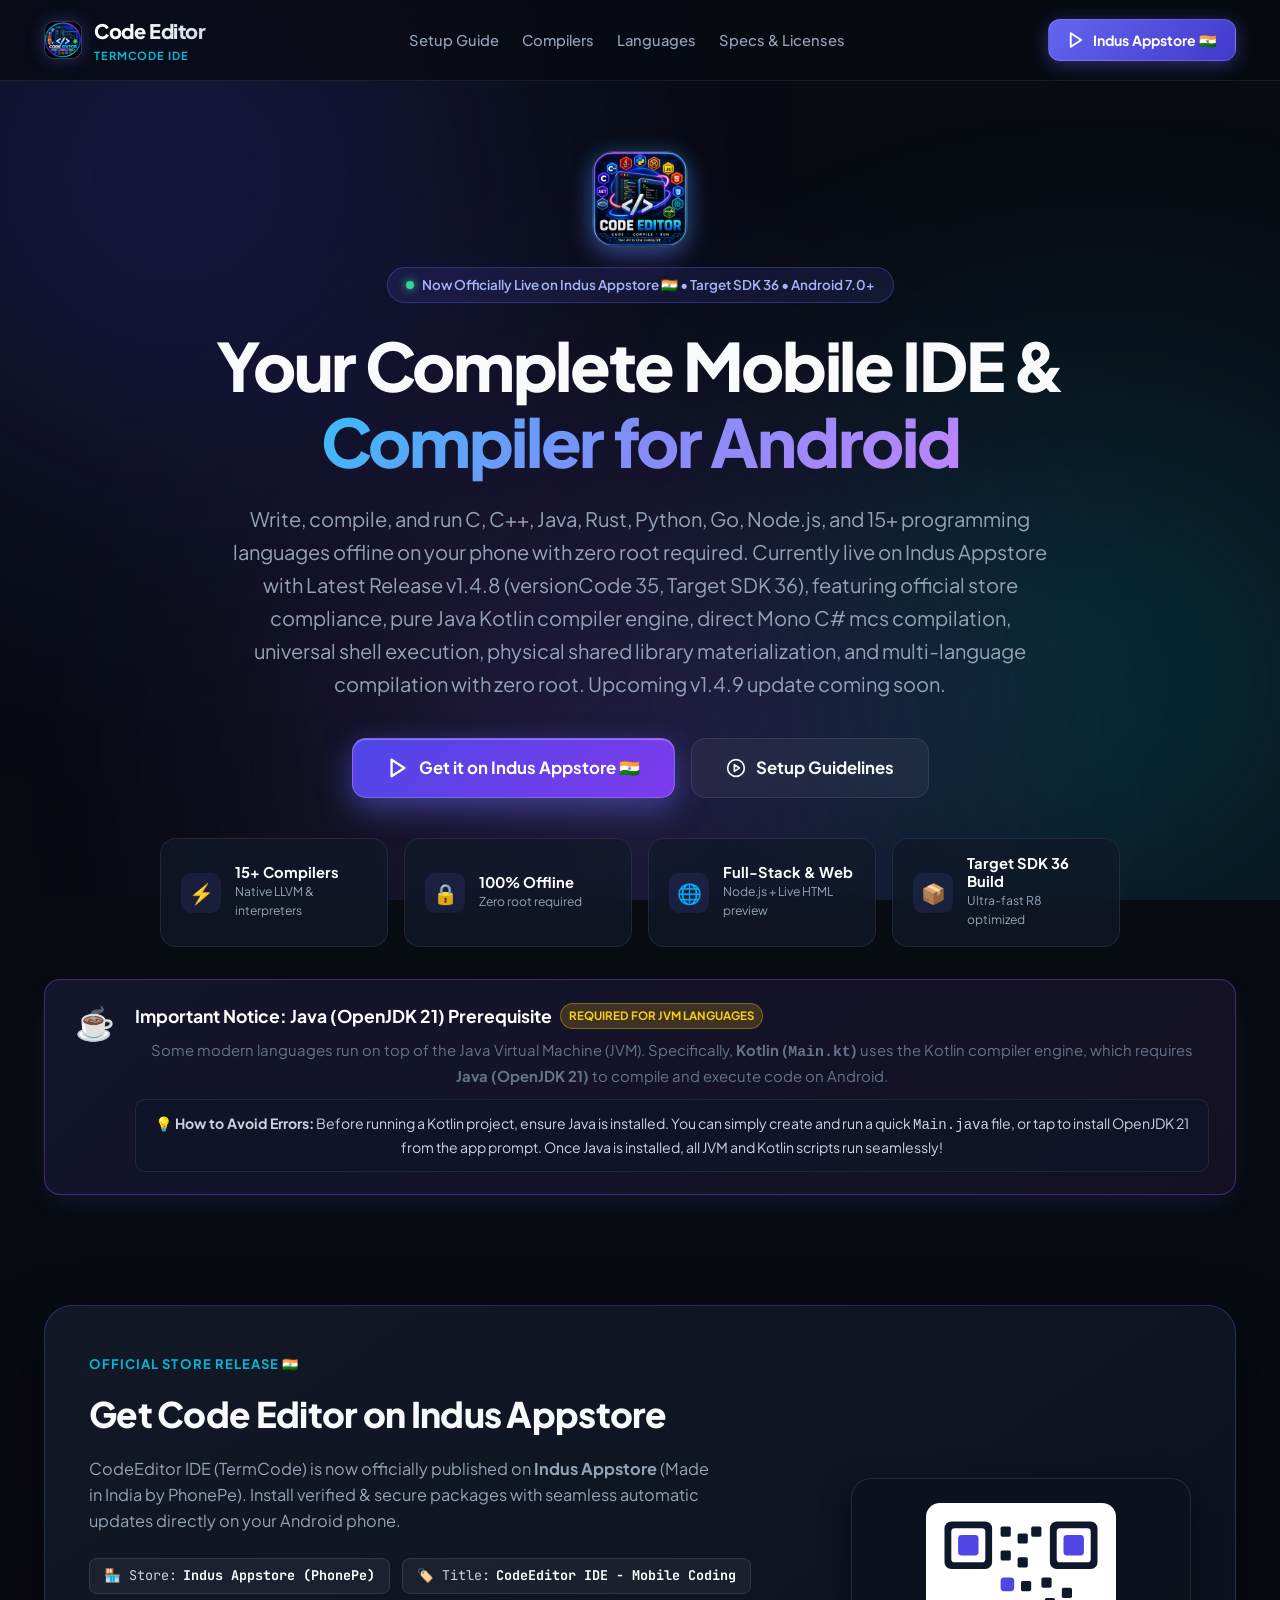
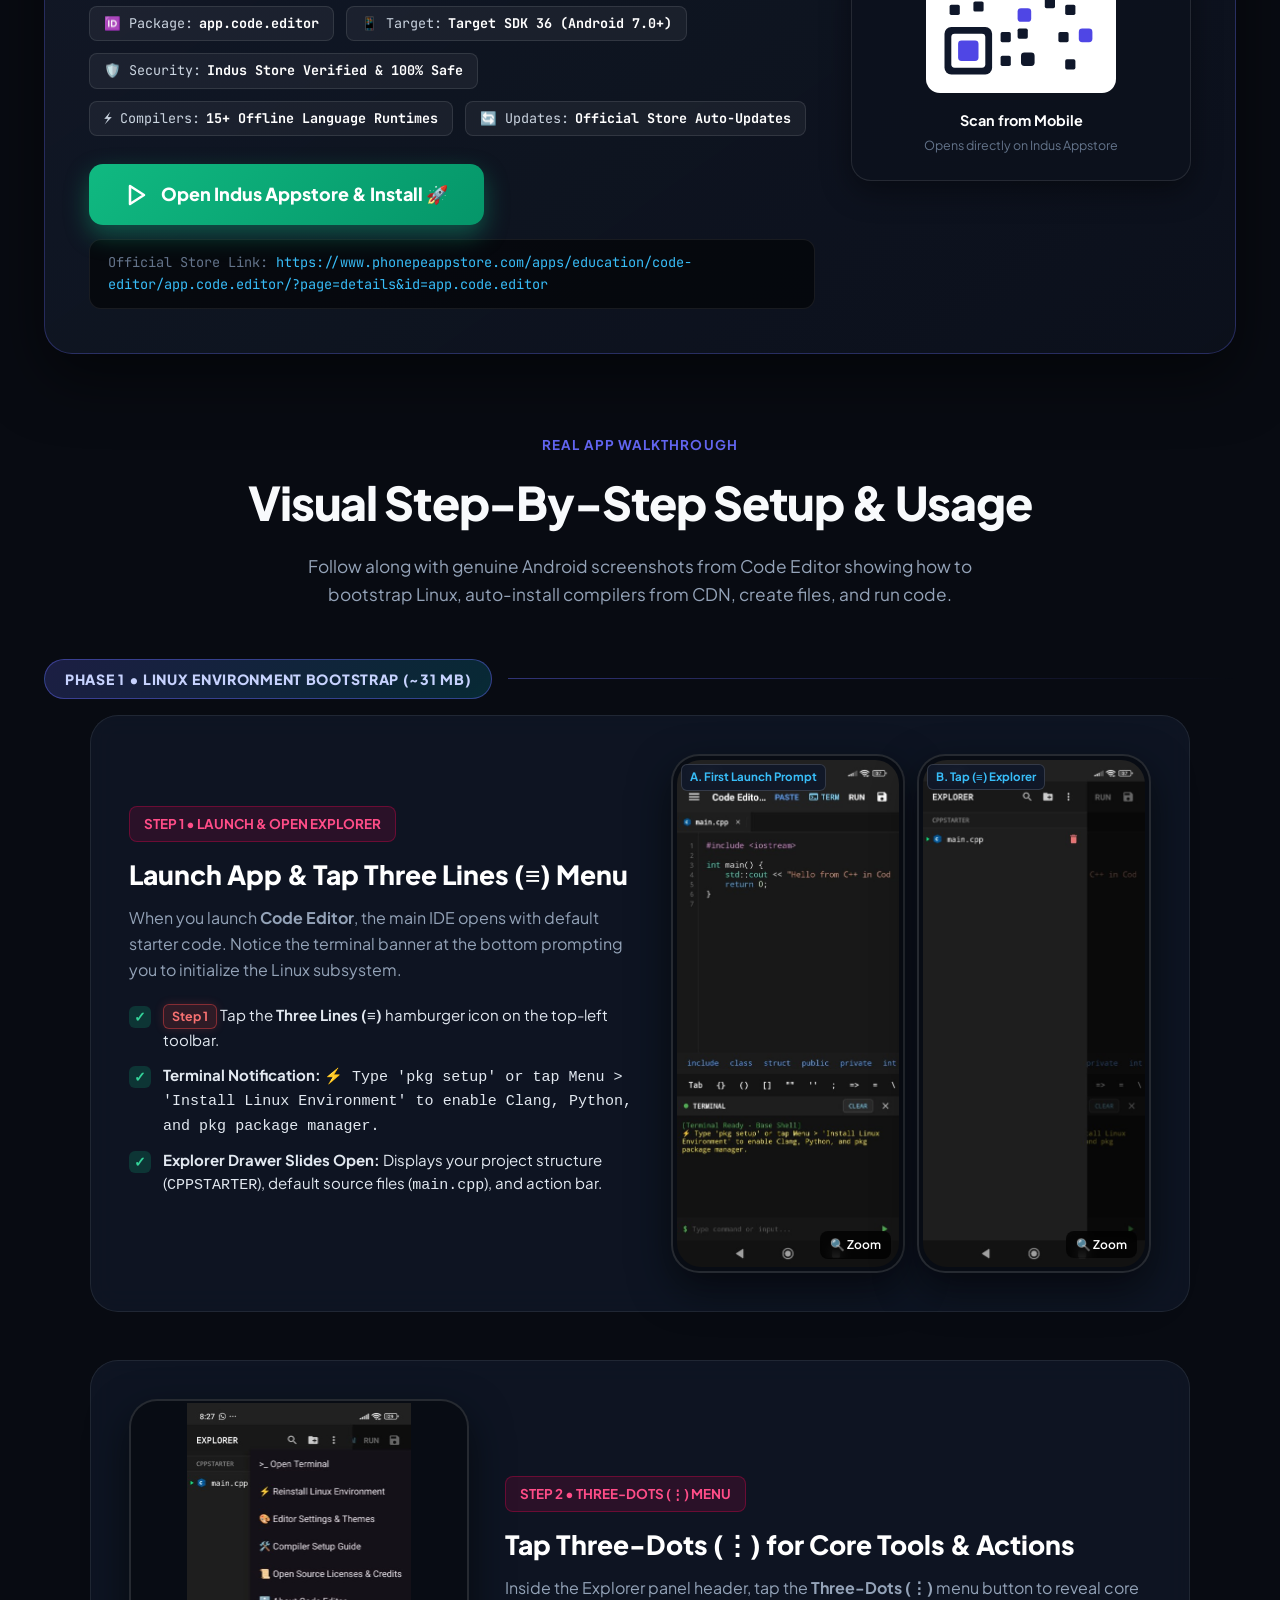
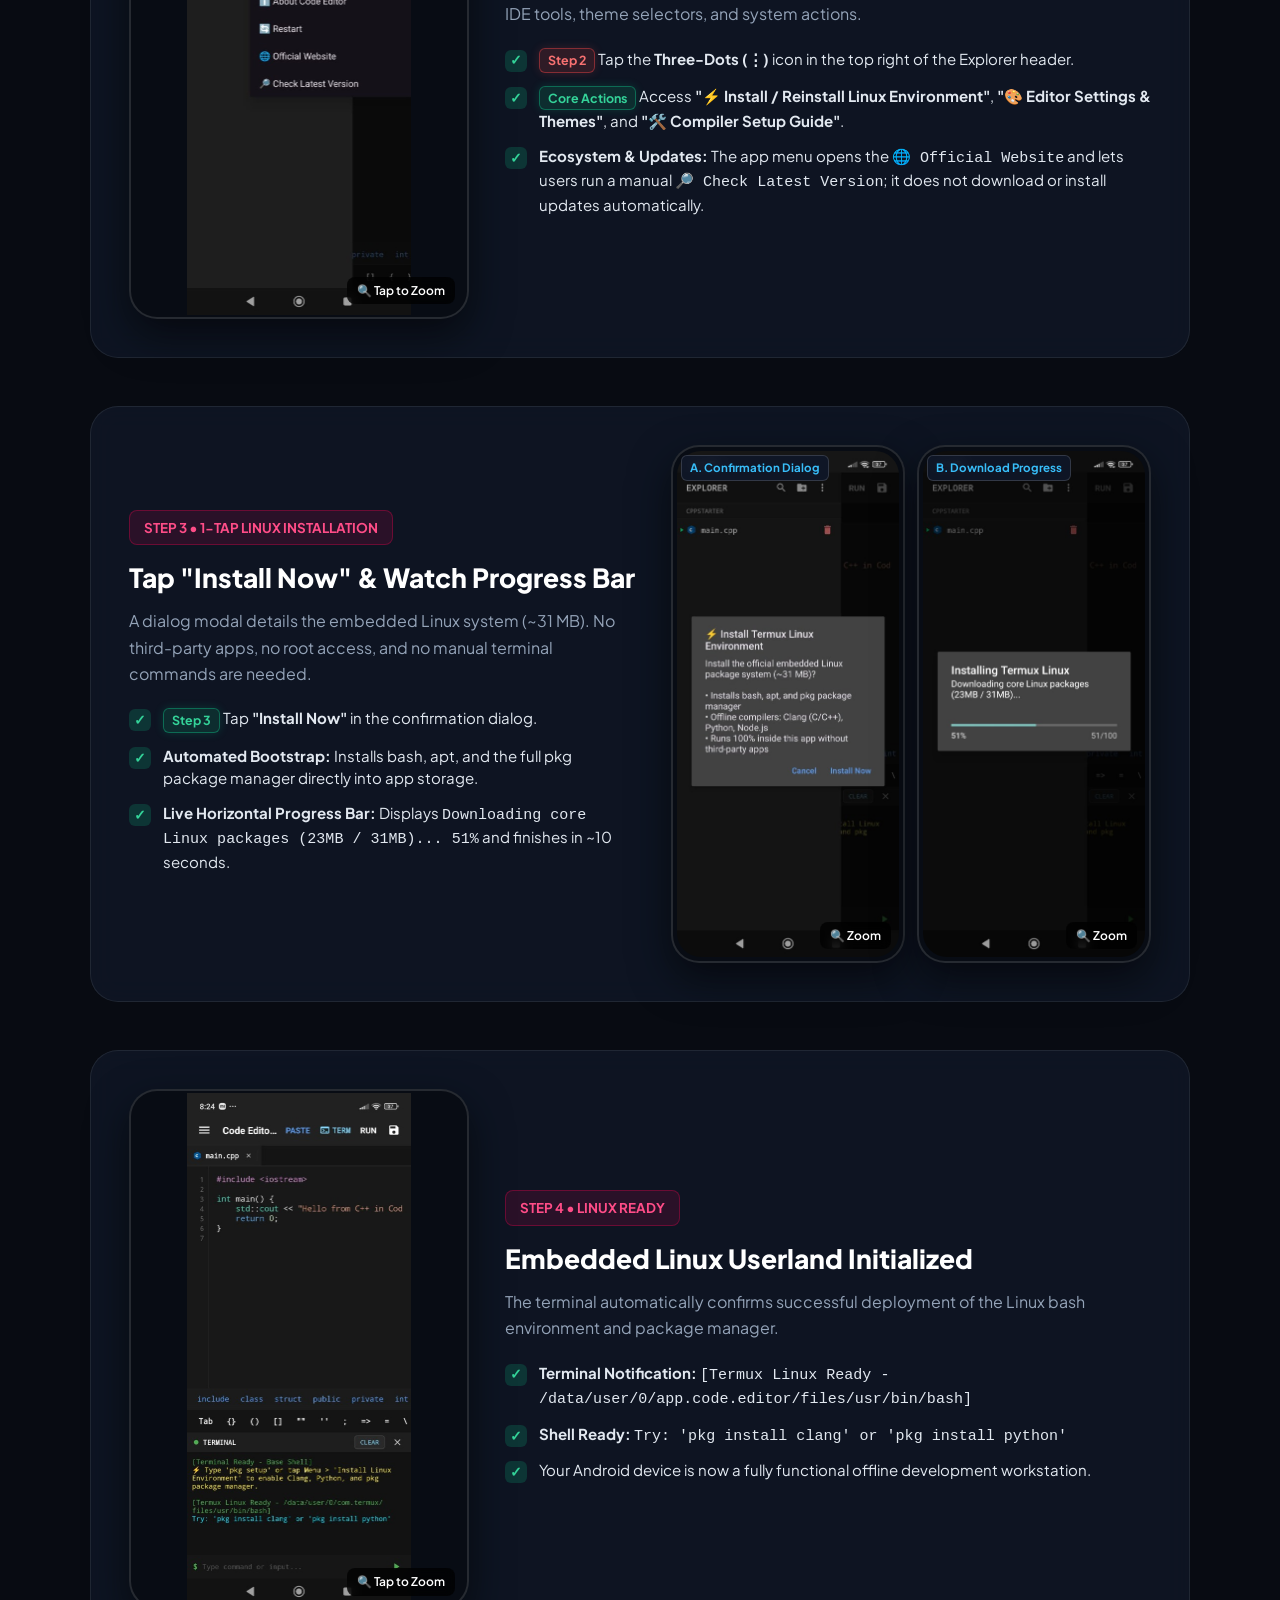
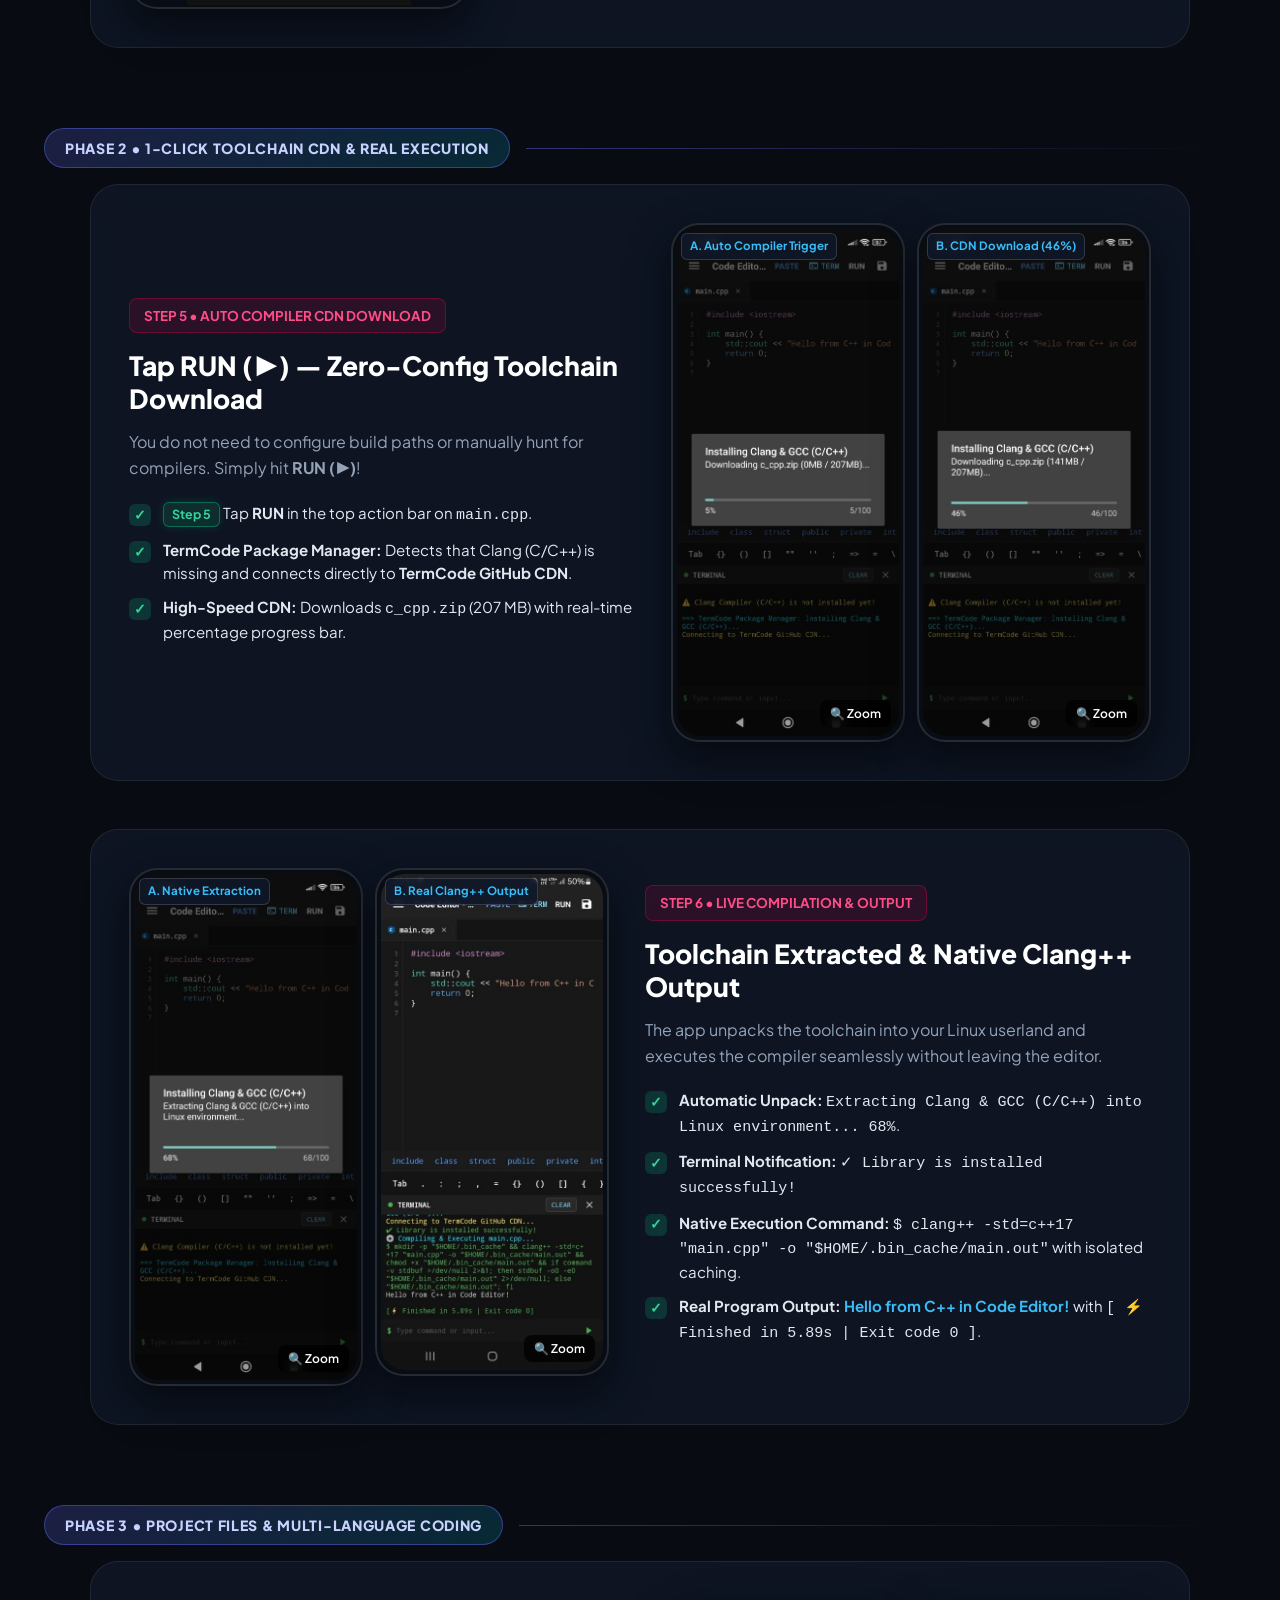
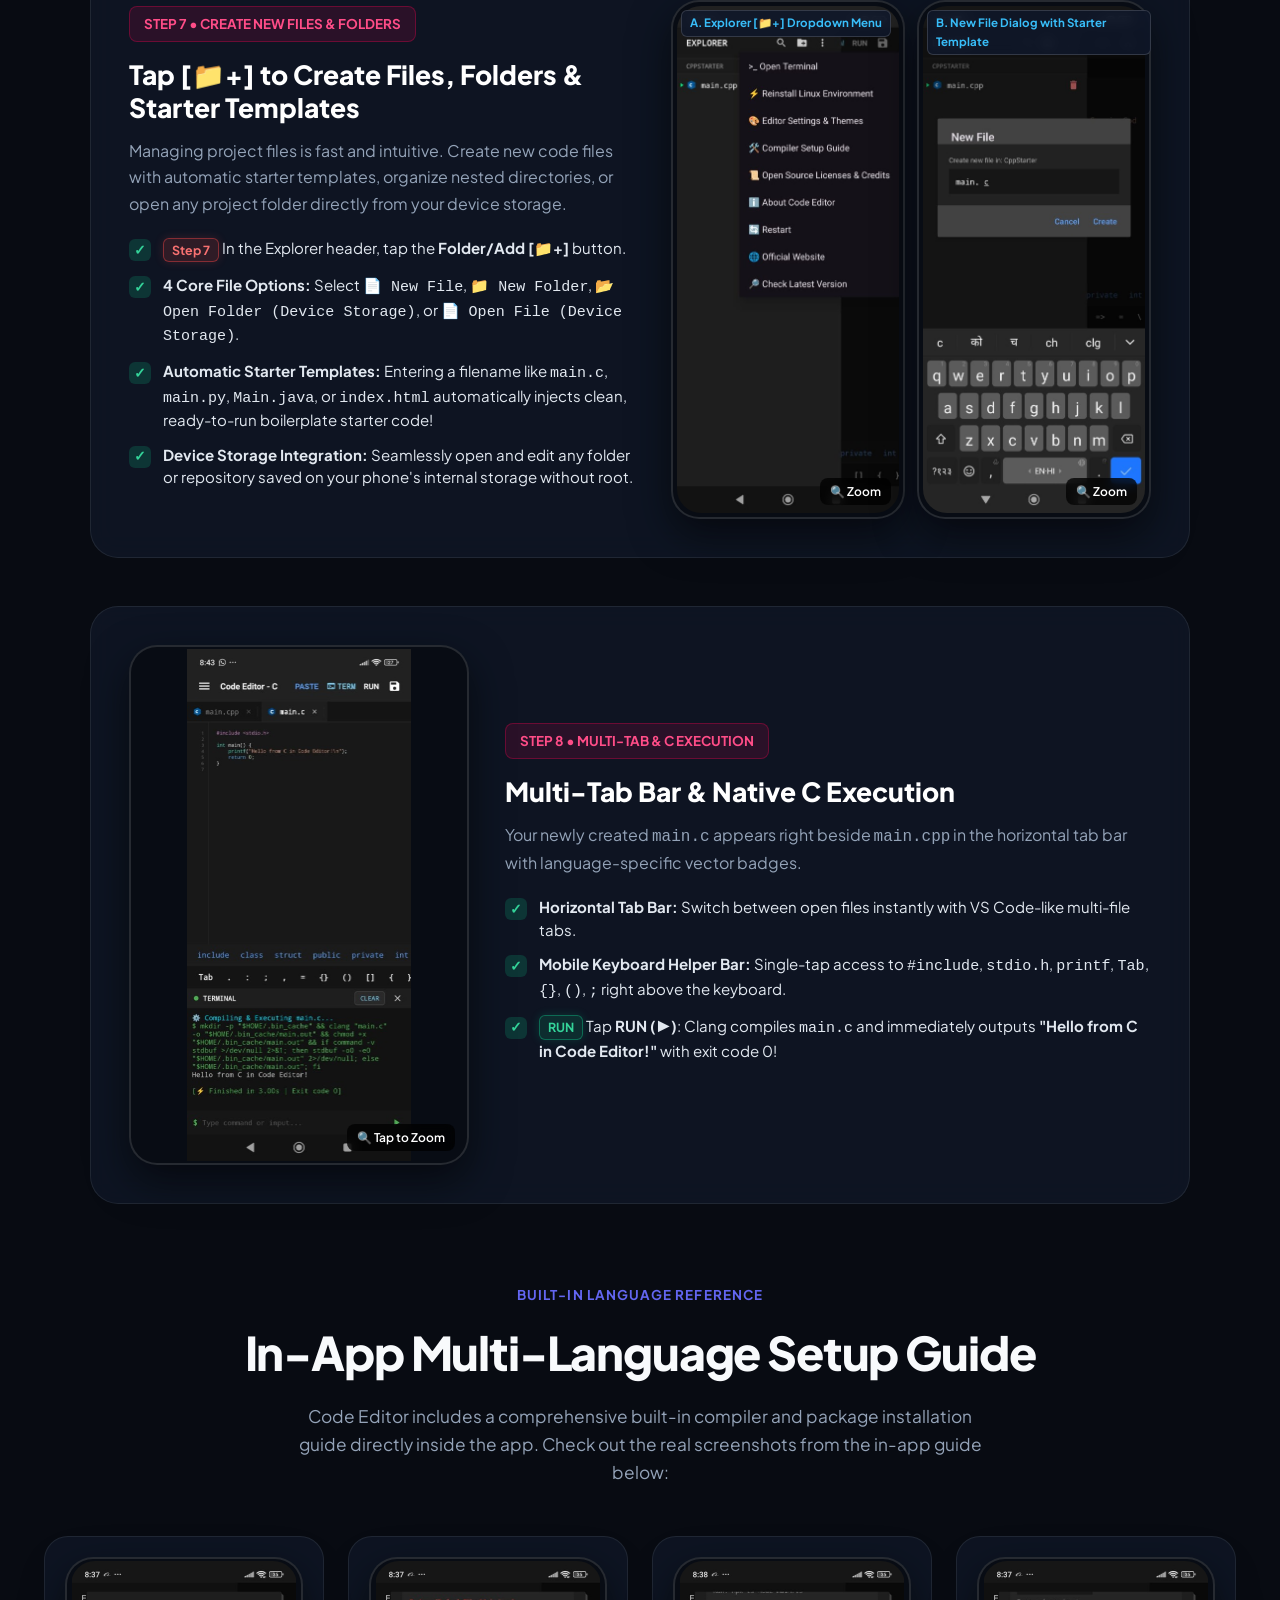
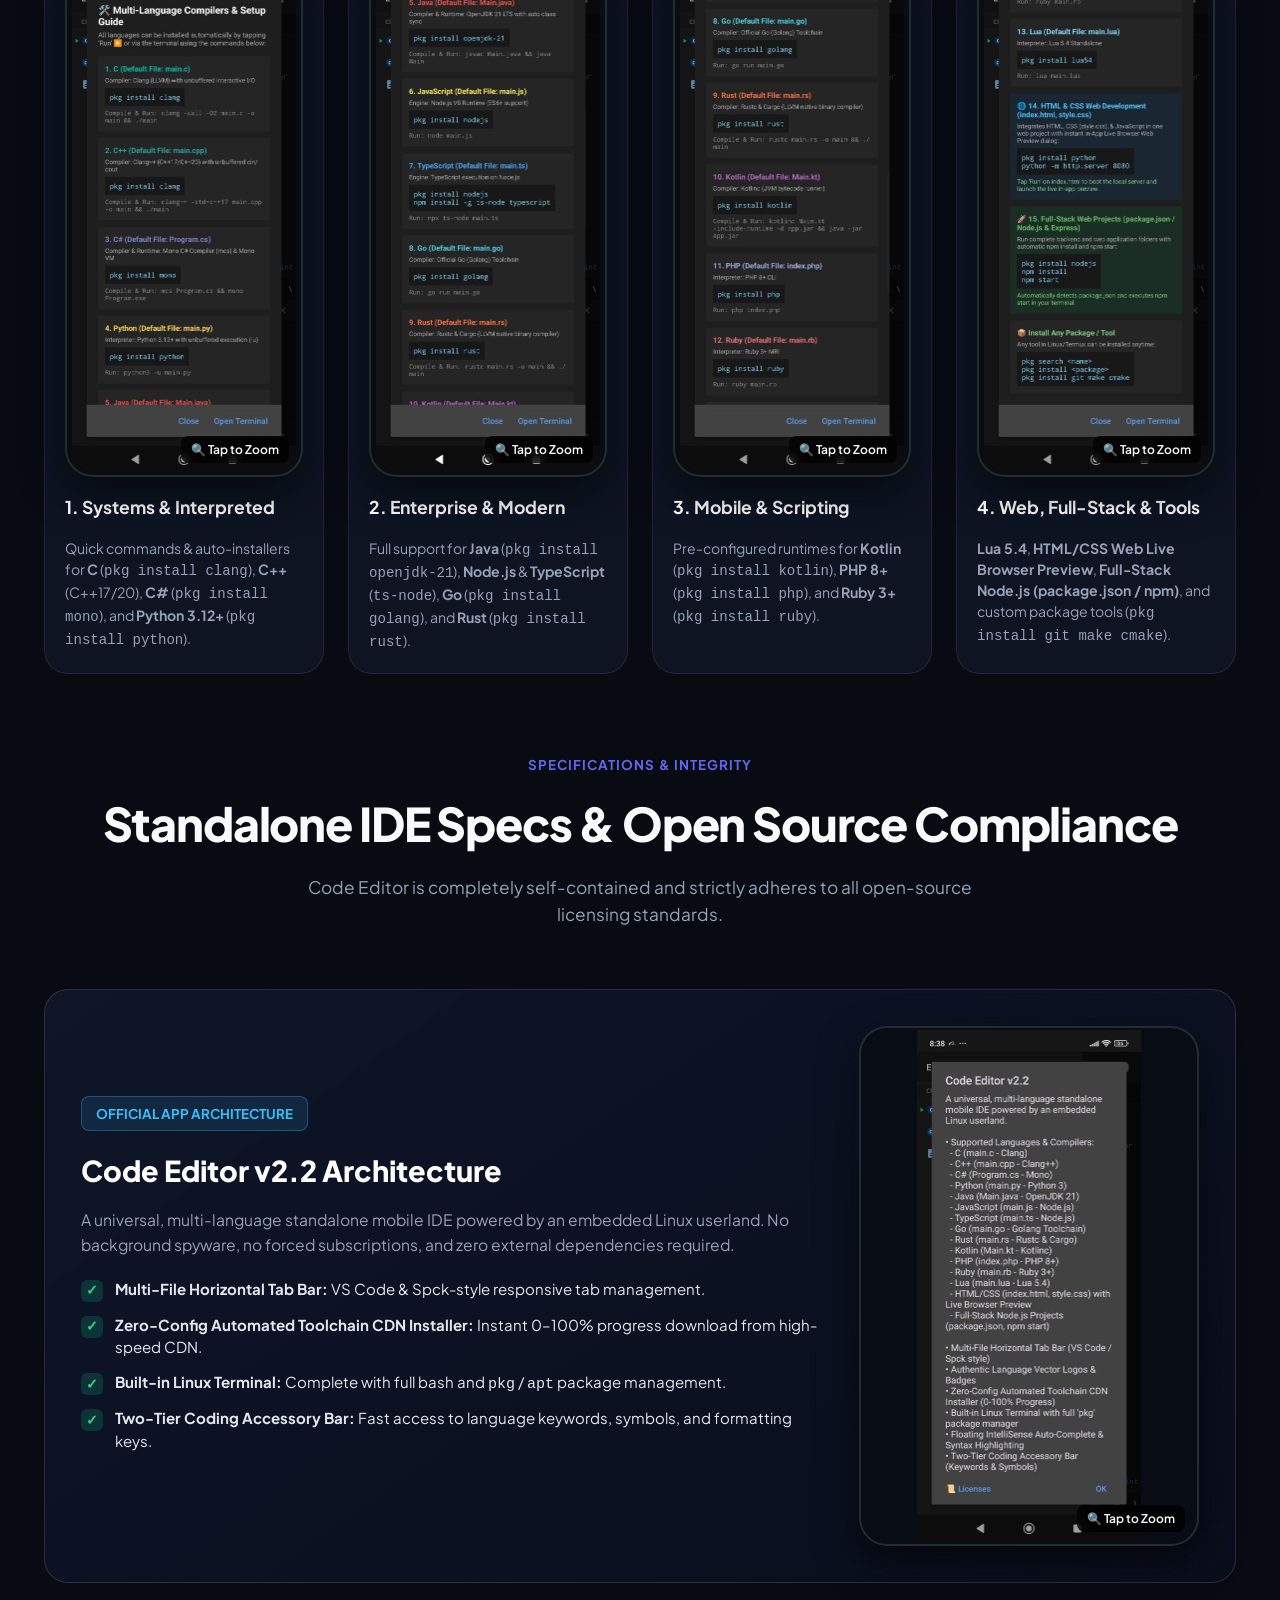
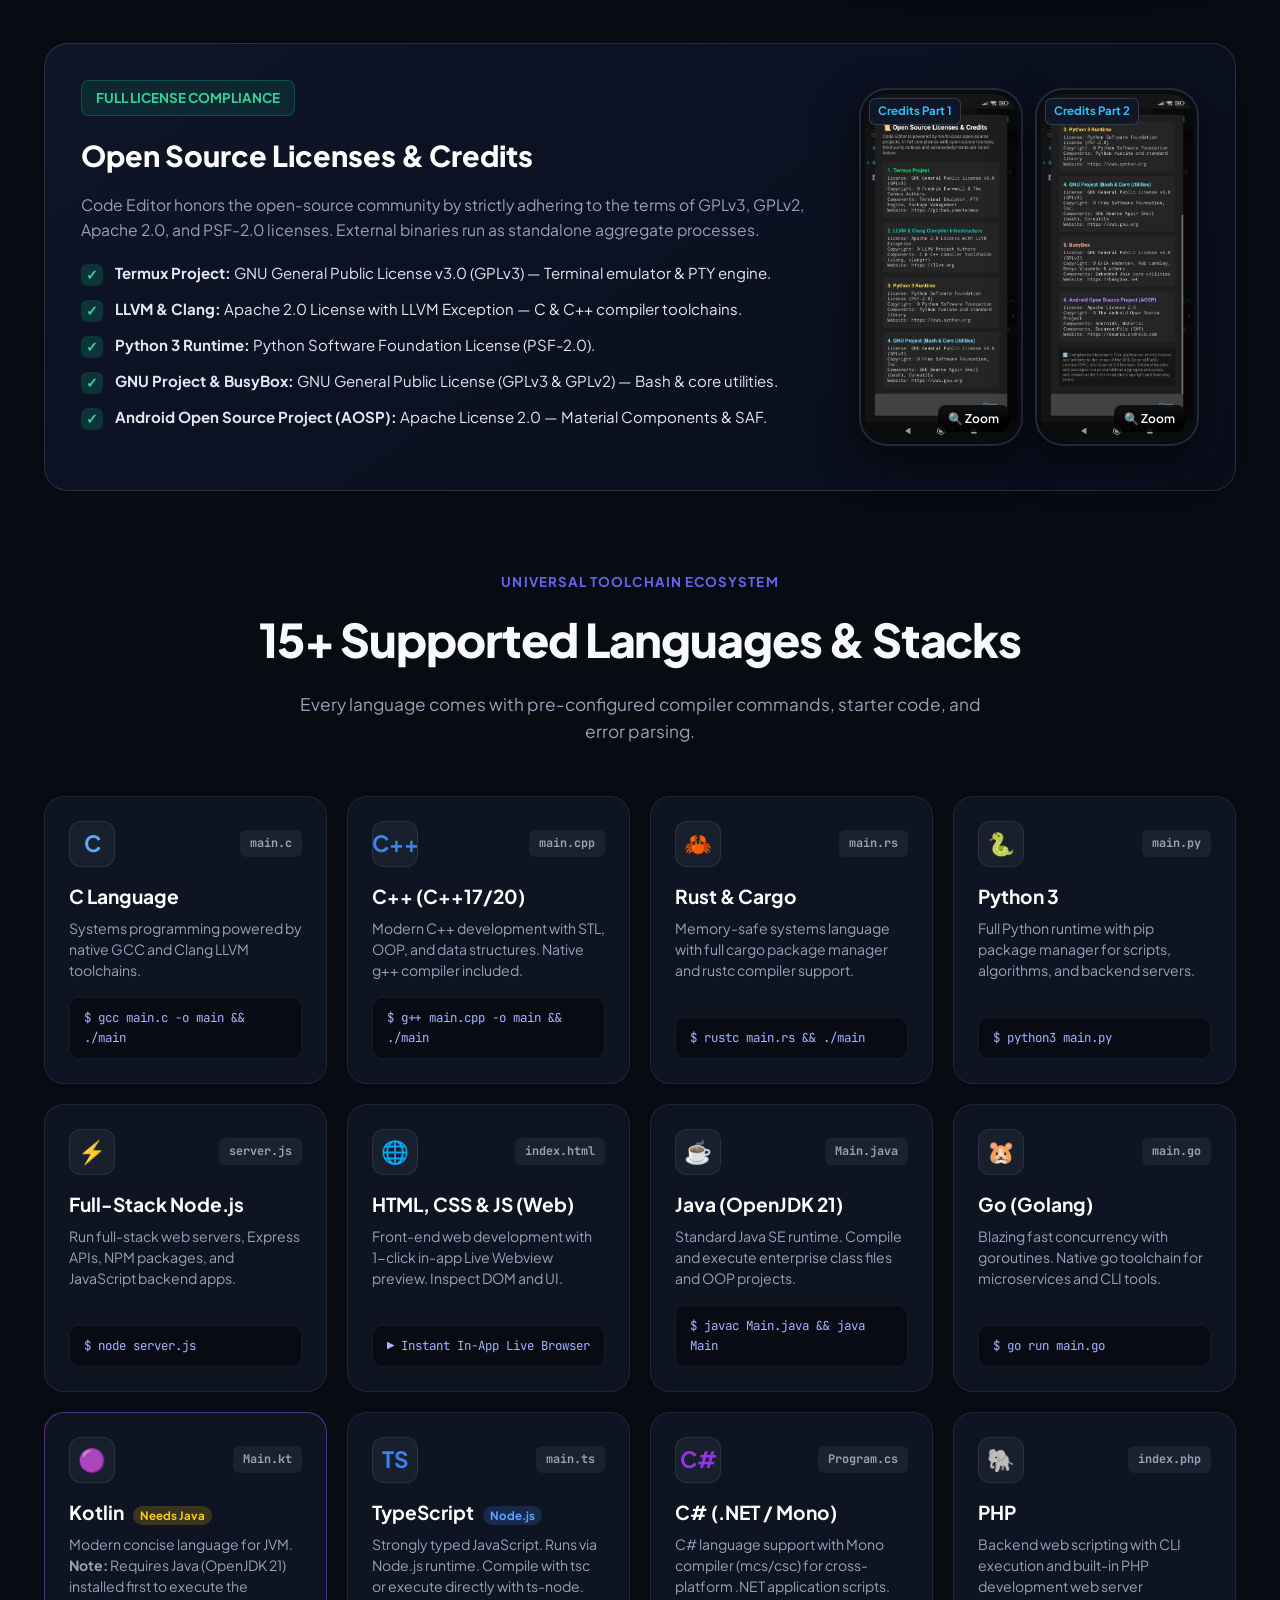
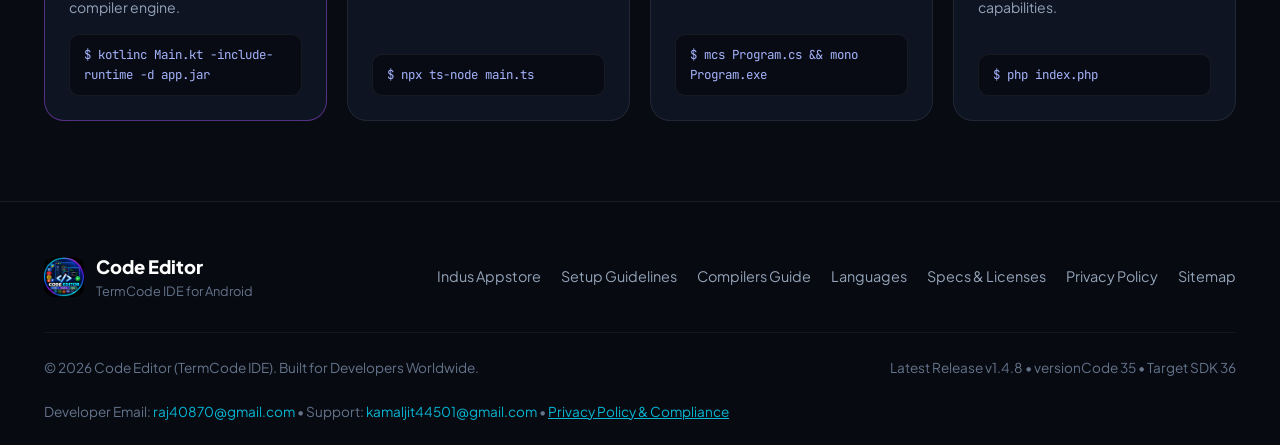
==== index.html @ 1b2b5264 "Fix: update live release to v1.4.8 on website and mark v1.4.9 as upcoming" ====
<!DOCTYPE html>
<html lang="en">
<head>
  <meta charset="UTF-8" />
  <meta name="viewport" content="width=device-width, initial-scale=1.0" />
  <title>Code Editor (TermCode IDE) - Official Indus Appstore Portal & Setup Guide</title>
  <meta name="description" content="Official Indus Appstore portal for Code Editor (TermCode IDE) for Android. Install verified store builds, step-by-step visual guide, and compile 15+ languages offline." />
  <meta name="google-site-verification" content="google61d8850f40d616b0" />
  <link rel="canonical" href="https://code-eidter-apk-website.vercel.app/" />
  <link rel="sitemap" type="application/xml" title="Sitemap" href="https://code-eidter-apk-website.vercel.app/sitemap.xml" />
  <meta property="og:title" content="Code Editor (TermCode IDE) - Official Indus Appstore Portal &amp; Setup Guide" />
  <meta property="og:description" content="Official Indus Appstore portal for Code Editor (TermCode IDE) for Android. Install verified store builds, step-by-step visual guide, and compile 15+ languages offline." />
  <meta property="og:url" content="https://code-eidter-apk-website.vercel.app/" />
  <meta property="og:type" content="website" />
  <link rel="icon" type="image/png" href="assets/images/logo.png" />
  
  <!-- Google Fonts -->
  <link rel="preconnect" href="https://fonts.googleapis.com" />
  <link rel="preconnect" href="https://fonts.gstatic.com" crossorigin />
  <link href="https://fonts.googleapis.com/css2?family=Plus+Jakarta+Sans:wght@300;400;500;600;700;800&family=JetBrains+Mono:wght@400;500;600;700&display=swap" rel="stylesheet" />

  <!-- External Stylesheet -->
  <link rel="stylesheet" href="css/style.css" />
</head>
<body>

  <!-- Ambient Light Effects -->
  <div class="ambient-bg">
    <div class="orb orb-1"></div>
    <div class="orb orb-2"></div>
    <div class="orb orb-3"></div>
  </div>

  <!-- Header -->
  <header>
    <div class="container">
      <div class="nav-inner">
        <a href="#" class="brand">
          <img src="assets/images/logo.png" alt="Code Editor Logo" class="brand-logo-img" onerror="this.src='assets/images/logo-banner.jpg'" />
          <div class="brand-text">
            <span class="brand-title">Code Editor</span>
            <span class="brand-tag">TermCode IDE</span>
          </div>
        </a>

        <ul class="nav-links">
          <li><a href="#visual-guide">Setup Guide</a></li>
          <li><a href="#in-app-guide">Compilers</a></li>
          <li><a href="#languages">Languages</a></li>
          <li><a href="#about-compliance">Specs &amp; Licenses</a></li>
        </ul>

        <div class="nav-actions">
          <a href="https://www.phonepeappstore.com/apps/education/code-editor/app.code.editor/?page=details&id=app.code.editor" target="_blank" rel="noopener noreferrer" class="btn-nav-primary">
            <svg width="18" height="18" viewBox="0 0 24 24" fill="none" stroke="currentColor" stroke-width="2.5" stroke-linecap="round" stroke-linejoin="round"><polygon points="5 3 19 12 5 21 5 3"></polygon></svg>
            Indus Appstore 🇮🇳
          </a>
        </div>
      </div>
    </div>
  </header>

  <!-- Mobile Horizontal Quick Scroll Bar -->
  <div class="mobile-subnav-wrapper">
    <div class="mobile-subnav">
      <a href="https://www.phonepeappstore.com/apps/education/code-editor/app.code.editor/?page=details&id=app.code.editor" target="_blank" rel="noopener noreferrer" class="subnav-pill">🇮🇳 Indus Appstore</a>
      <a href="#visual-guide" class="subnav-pill">📱 Visual Guide</a>
      <a href="#in-app-guide" class="subnav-pill">🛠️ 15+ Compilers</a>
      <a href="#languages" class="subnav-pill">💻 Supported Stacks</a>
      <a href="#about-compliance" class="subnav-pill">🛡️ Licenses</a>
    </div>
  </div>

  <main class="container">
    <!-- Hero Section -->
    <section class="hero">
      <div class="hero-icon-wrapper">
        <img src="assets/images/logo-banner.jpg" alt="Code Editor App Icon" class="hero-app-icon" />
      </div>

      <div class="badge-pill">
        <span class="badge-dot"></span>
        Now Officially Live on Indus Appstore 🇮🇳 • Target SDK 36 • Android 7.0+
      </div>

      <h1 class="hero-title">
        Your Complete Mobile IDE &amp; <span class="gradient-text">Compiler for Android</span>
      </h1>

      <p class="hero-desc">
        Write, compile, and run C, C++, Java, Rust, Python, Go, Node.js, and 15+ programming languages offline on your phone with zero root required. Currently live on Indus Appstore with Latest Release v1.4.8 (versionCode 35, Target SDK 36), featuring official store compliance, pure Java Kotlin compiler engine, direct Mono C# mcs compilation, universal shell execution, physical shared library materialization, and multi-language compilation with zero root. Upcoming v1.4.9 update coming soon.
      </p>

      <div class="hero-cta">
        <a href="https://www.phonepeappstore.com/apps/education/code-editor/app.code.editor/?page=details&id=app.code.editor" target="_blank" rel="noopener noreferrer" class="btn-main btn-download-hero">
          <svg width="22" height="22" viewBox="0 0 24 24" fill="none" stroke="currentColor" stroke-width="2.5" stroke-linecap="round" stroke-linejoin="round"><polygon points="5 3 19 12 5 21 5 3"></polygon></svg>
          Get it on Indus Appstore 🇮🇳
        </a>
        <a href="#visual-guide" class="btn-main btn-secondary-hero">
          <svg width="20" height="20" viewBox="0 0 24 24" fill="none" stroke="currentColor" stroke-width="2" stroke-linecap="round" stroke-linejoin="round"><circle cx="12" cy="12" r="10"></circle><polygon points="10 8 16 12 10 16 10 8"></polygon></svg>
          Setup Guidelines
        </a>
      </div>

      <!-- Highlights Specs Row -->
      <div class="specs-row">
        <div class="spec-item">
          <div class="spec-icon">⚡</div>
          <div>
            <div class="spec-title">15+ Compilers</div>
            <div class="spec-sub">Native LLVM &amp; interpreters</div>
          </div>
        </div>
        <div class="spec-item">
          <div class="spec-icon">🔒</div>
          <div>
            <div class="spec-title">100% Offline</div>
            <div class="spec-sub">Zero root required</div>
          </div>
        </div>
        <div class="spec-item">
          <div class="spec-icon">🌐</div>
          <div>
            <div class="spec-title">Full-Stack &amp; Web</div>
            <div class="spec-sub">Node.js + Live HTML preview</div>
          </div>
        </div>
        <div class="spec-item">
          <div class="spec-icon">📦</div>
          <div>
            <div class="spec-title">Target SDK 36 Build</div>
            <div class="spec-sub">Ultra-fast R8 optimized</div>
          </div>
        </div>
      </div>

      <!-- JVM & Java Runtime Prerequisite Notice -->
      <div style="margin-top: 32px; background: linear-gradient(135deg, rgba(99, 102, 241, 0.12), rgba(168, 85, 247, 0.08)); border: 1px solid rgba(168, 85, 247, 0.35); border-radius: 16px; padding: 22px 26px; box-shadow: 0 10px 30px -10px rgba(99, 102, 241, 0.2);">
        <div style="display: flex; gap: 16px; align-items: flex-start;">
          <div style="font-size: 2rem; line-height: 1; padding: 4px;">☕</div>
          <div>
            <h4 style="font-size: 1.1rem; font-weight: 700; color: #ffffff; margin-bottom: 8px; display: flex; align-items: center; gap: 8px; flex-wrap: wrap;">
              Important Notice: Java (OpenJDK 21) Prerequisite
              <span style="font-size: 0.72rem; padding: 3px 8px; border-radius: 999px; background: rgba(234, 179, 8, 0.2); color: #facc15; font-weight: 700; border: 1px solid rgba(234, 179, 8, 0.4);">REQUIRED FOR JVM LANGUAGES</span>
            </h4>
            <p style="font-size: 0.93rem; color: var(--text-dim); line-height: 1.65; margin: 0 0 10px 0;">
              Some modern languages run on top of the Java Virtual Machine (JVM). Specifically, <strong>Kotlin (<code>Main.kt</code>)</strong> uses the Kotlin compiler engine, which requires <strong>Java (OpenJDK 21)</strong> to compile and execute code on Android.
            </p>
            <div style="background: rgba(15, 23, 42, 0.6); border-radius: 10px; padding: 12px 16px; border: 1px solid rgba(255, 255, 255, 0.08); font-size: 0.88rem; color: #cbd5e1;">
              💡 <strong>How to Avoid Errors:</strong> Before running a Kotlin project, ensure Java is installed. You can simply create and run a quick <code>Main.java</code> file, or tap to install OpenJDK 21 from the app prompt. Once Java is installed, all JVM and Kotlin scripts run seamlessly!
            </div>
          </div>
        </div>
      </div>
    </section>

    <!-- Download Portal -->
        <!-- Download Portal -->
    <section class="download-portal" id="download">
      <div class="portal-grid">
        <div class="portal-info">
          <span class="portal-tag">Official Store Release 🇮🇳</span>
          <h2 class="portal-title">Get Code Editor on Indus Appstore</h2>
          <p class="portal-desc">
            CodeEditor IDE (TermCode) is now officially published on <strong>Indus Appstore</strong> (Made in India by PhonePe). Install verified &amp; secure packages with seamless automatic updates directly on your Android phone.
          </p>

          <div class="meta-pills">
            <div class="meta-pill"><span>🏪 Store:</span> <strong>Indus Appstore (PhonePe)</strong></div>
            <div class="meta-pill"><span>🏷️ Title:</span> <strong>CodeEditor IDE - Mobile Coding</strong></div>
            <div class="meta-pill"><span>🆔 Package:</span> <strong>app.code.editor</strong></div>
            <div class="meta-pill"><span>📱 Target:</span> <strong>Target SDK 36 (Android 7.0+)</strong></div>
            <div class="meta-pill"><span>🛡️ Security:</span> <strong>Indus Store Verified &amp; 100% Safe</strong></div>
            <div class="meta-pill"><span>⚡ Compilers:</span> <strong>15+ Offline Language Runtimes</strong></div>
            <div class="meta-pill"><span>🔄 Updates:</span> <strong>Official Store Auto-Updates</strong></div>
          </div>

          <div class="download-buttons-group">
            <a href="https://www.phonepeappstore.com/apps/education/code-editor/app.code.editor/?page=details&id=app.code.editor" target="_blank" rel="noopener noreferrer" class="btn-big-download">
              <svg width="24" height="24" viewBox="0 0 24 24" fill="none" stroke="currentColor" stroke-width="2.5" stroke-linecap="round" stroke-linejoin="round"><polygon points="5 3 19 12 5 21 5 3"></polygon></svg>
              Open Indus Appstore &amp; Install 🚀
            </a>
          </div>

          <div class="code-cmd-box" style="margin-top: 14px;">
            <span class="prompt">Official Store Link:</span>https://www.phonepeappstore.com/apps/education/code-editor/app.code.editor/?page=details&id=app.code.editor
          </div>
        </div>

        <!-- Scan to Open Store QR -->
        <div class="qr-card">
          <a href="https://www.phonepeappstore.com/apps/education/code-editor/app.code.editor/?page=details&id=app.code.editor" target="_blank" rel="noopener noreferrer" style="text-decoration: none; color: inherit;">
            <div class="qr-box">
              <svg viewBox="0 0 100 100" fill="#0f172a" xmlns="http://www.w3.org/2000/svg">
                <rect x="5" y="5" width="28" height="28" rx="4" fill="#0f172a" />
                <rect x="9" y="9" width="20" height="20" rx="2" fill="#ffffff" />
                <rect x="13" y="13" width="12" height="12" rx="2" fill="#4f46e5" />
                <rect x="67" y="5" width="28" height="28" rx="4" fill="#0f172a" />
                <rect x="71" y="9" width="20" height="20" rx="2" fill="#ffffff" />
                <rect x="75" y="13" width="12" height="12" rx="2" fill="#4f46e5" />
                <rect x="5" y="67" width="28" height="28" rx="4" fill="#0f172a" />
                <rect x="9" y="71" width="20" height="20" rx="2" fill="#ffffff" />
                <rect x="13" y="75" width="12" height="12" rx="2" fill="#4f46e5" />
                <rect x="38" y="8" width="6" height="6" fill="#0f172a" rx="1"/>
                <rect x="48" y="12" width="6" height="6" fill="#0f172a" rx="1"/>
                <rect x="56" y="8" width="6" height="6" fill="#0f172a" rx="1"/>
                <rect x="38" y="22" width="6" height="6" fill="#0f172a" rx="1"/>
                <rect x="48" y="26" width="6" height="6" fill="#0f172a" rx="1"/>
                <rect x="38" y="38" width="8" height="8" fill="#4f46e5" rx="2"/>
                <rect x="50" y="40" width="6" height="6" fill="#0f172a" rx="1"/>
                <rect x="62" y="38" width="6" height="6" fill="#0f172a" rx="1"/>
                <rect x="74" y="44" width="6" height="6" fill="#0f172a" rx="1"/>
                <rect x="8" y="54" width="6" height="6" fill="#0f172a" rx="1"/>
                <rect x="22" y="52" width="6" height="6" fill="#0f172a" rx="1"/>
                <rect x="48" y="56" width="8" height="8" fill="#4f46e5" rx="2"/>
                <rect x="64" y="50" width="6" height="6" fill="#0f172a" rx="1"/>
                <rect x="76" y="54" width="6" height="6" fill="#0f172a" rx="1"/>
                <rect x="38" y="70" width="6" height="6" fill="#0f172a" rx="1"/>
                <rect x="48" y="68" width="6" height="6" fill="#0f172a" rx="1"/>
                <rect x="72" y="70" width="6" height="6" fill="#0f172a" rx="1"/>
                <rect x="84" y="68" width="8" height="8" fill="#4f46e5" rx="2"/>
                <rect x="38" y="84" width="6" height="6" fill="#0f172a" rx="1"/>
                <rect x="50" y="82" width="8" height="8" fill="#0f172a" rx="2"/>
                <rect x="76" y="86" width="6" height="6" fill="#0f172a" rx="1"/>
              </svg>
            </div>
            <div class="qr-label">Scan from Mobile</div>
            <div class="qr-hint">Opens directly on Indus Appstore</div>
          </a>
        </div>
      </div>
    </section>

    <!-- STEP-BY-STEP VISUAL SETUP GUIDELINES (REAL SCREENSHOTS) -->
    <section id="visual-guide">
      <div class="section-head">
        <div class="section-eyebrow">Real App Walkthrough</div>
        <h2 class="section-title">Visual Step-By-Step Setup &amp; Usage</h2>
        <p class="section-desc">
          Follow along with genuine Android screenshots from Code Editor showing how to bootstrap Linux, auto-install compilers from CDN, create files, and run code.
        </p>
      </div>

      <!-- PHASE 1: LINUX ENVIRONMENT SETUP -->
      <div class="phase-divider">
        <span class="phase-pill">Phase 1 • Linux Environment Bootstrap (~31 MB)</span>
        <div class="phase-line"></div>
      </div>

      <div class="visual-guide-container">
        <!-- Step 1: Launch App & Open Explorer Drawer -->
        <div class="visual-step-card wide-media">
          <div class="step-info-col">
            <div class="step-badge">STEP 1 • LAUNCH &amp; OPEN EXPLORER</div>
            <h3 class="step-title">Launch App &amp; Tap Three Lines (≡) Menu</h3>
            <p class="step-desc">
              When you launch <strong>Code Editor</strong>, the main IDE opens with default starter code. Notice the terminal banner at the bottom prompting you to initialize the Linux subsystem.
            </p>
            <ul class="action-checklist">
              <li>
                <div class="check-icon">✓</div>
                <div><span class="pointer-pill">Step 1</span> Tap the <strong>Three Lines (≡)</strong> hamburger icon on the top-left toolbar.</div>
              </li>
              <li>
                <div class="check-icon">✓</div>
                <div><strong>Terminal Notification:</strong> <code>⚡ Type 'pkg setup' or tap Menu &gt; 'Install Linux Environment' to enable Clang, Python, and pkg package manager.</code></div>
              </li>
              <li>
                <div class="check-icon">✓</div>
                <div><strong>Explorer Drawer Slides Open:</strong> Displays your project structure (<code>CPPSTARTER</code>), default source files (<code>main.cpp</code>), and action bar.</div>
              </li>
            </ul>
          </div>
          <div class="step-img-col">
            <div class="dual-frames">
              <div class="dual-frame-item">
                <div class="frame-label">A. First Launch Prompt</div>
                <div class="mobile-frame" onclick="openLightbox('assets/images/real-step1-main-screen.jpg')">
                  <img src="assets/images/real-step1-main-screen.jpg" alt="First Launch Main Screen with Terminal Hint" />
                  <div class="zoom-hint">🔍 Zoom</div>
                </div>
              </div>
              <div class="dual-frame-item">
                <div class="frame-label">B. Tap (≡) Explorer</div>
                <div class="mobile-frame" onclick="openLightbox('assets/images/real-step2-explorer-drawer.jpg')">
                  <img src="assets/images/real-step2-explorer-drawer.jpg" alt="Explorer Drawer Slides Open" />
                  <div class="zoom-hint">🔍 Zoom</div>
                </div>
              </div>
            </div>
          </div>
        </div>

        <!-- Step 2: Three-Dots Menu & Install Linux Option -->
        <div class="visual-step-card reverse">
          <div class="step-img-col">
            <div class="mobile-frame" onclick="openLightbox('assets/images/real-step3-menu-options.jpg')">
              <img src="assets/images/real-step3-menu-options.jpg" alt="Three Dots Menu with Install Linux Environment Option" />
              <div class="zoom-hint">🔍 Tap to Zoom</div>
            </div>
          </div>
          <div class="step-info-col">
            <div class="step-badge">STEP 2 • THREE-DOTS (⋮) MENU</div>
            <h3 class="step-title">Tap Three-Dots (⋮) for Core Tools &amp; Actions</h3>
            <p class="step-desc">
              Inside the Explorer panel header, tap the <strong>Three-Dots (⋮)</strong> menu button to reveal core IDE tools, theme selectors, and system actions.
            </p>
            <ul class="action-checklist">
              <li>
                <div class="check-icon">✓</div>
                <div><span class="pointer-pill">Step 2</span> Tap the <strong>Three-Dots (⋮)</strong> icon in the top right of the Explorer header.</div>
              </li>
              <li>
                <div class="check-icon">✓</div>
                <div><span class="pointer-pill green">Core Actions</span> Access <strong>"⚡ Install / Reinstall Linux Environment"</strong>, <strong>"🎨 Editor Settings &amp; Themes"</strong>, and <strong>"🛠️ Compiler Setup Guide"</strong>.</div>
              </li>
              <li>
                <div class="check-icon">✓</div>
                <div><strong>Ecosystem &amp; Updates:</strong> The app menu opens the <code>🌐 Official Website</code> and lets users run a manual <code>🔎 Check Latest Version</code>; it does not download or install updates automatically.</div>
              </li>
            </ul>
          </div>
        </div>

        <!-- Step 3: Install Linux Confirmation & Download Progress -->
        <div class="visual-step-card wide-media">
          <div class="step-info-col">
            <div class="step-badge">STEP 3 • 1-TAP LINUX INSTALLATION</div>
            <h3 class="step-title">Tap "Install Now" &amp; Watch Progress Bar</h3>
            <p class="step-desc">
              A dialog modal details the embedded Linux system (~31 MB). No third-party apps, no root access, and no manual terminal commands are needed.
            </p>
            <ul class="action-checklist">
              <li>
                <div class="check-icon">✓</div>
                <div><span class="pointer-pill green">Step 3</span> Tap <strong>"Install Now"</strong> in the confirmation dialog.</div>
              </li>
              <li>
                <div class="check-icon">✓</div>
                <div><strong>Automated Bootstrap:</strong> Installs bash, apt, and the full pkg package manager directly into app storage.</div>
              </li>
              <li>
                <div class="check-icon">✓</div>
                <div><strong>Live Horizontal Progress Bar:</strong> Displays <code>Downloading core Linux packages (23MB / 31MB)... 51%</code> and finishes in ~10 seconds.</div>
              </li>
            </ul>
          </div>
          <div class="step-img-col">
            <div class="dual-frames">
              <div class="dual-frame-item">
                <div class="frame-label">A. Confirmation Dialog</div>
                <div class="mobile-frame" onclick="openLightbox('assets/images/real-step4-install-dialog.jpg')">
                  <img src="assets/images/real-step4-install-dialog.jpg" alt="Install Linux Confirmation Dialog" />
                  <div class="zoom-hint">🔍 Zoom</div>
                </div>
              </div>
              <div class="dual-frame-item">
                <div class="frame-label">B. Download Progress</div>
                <div class="mobile-frame" onclick="openLightbox('assets/images/real-step5-downloading-linux.jpg')">
                  <img src="assets/images/real-step5-downloading-linux.jpg" alt="Linux Package Download Progress Bar" />
                  <div class="zoom-hint">🔍 Zoom</div>
                </div>
              </div>
            </div>
          </div>
        </div>

        <!-- Step 4: Linux Ready & Terminal Shell Active -->
        <div class="visual-step-card reverse">
          <div class="step-img-col">
            <div class="mobile-frame" onclick="openLightbox('assets/images/real-step6-linux-ready.jpg')">
              <img src="assets/images/real-step6-linux-ready.jpg" alt="Linux Ready Notification in Terminal" />
              <div class="zoom-hint">🔍 Tap to Zoom</div>
            </div>
          </div>
          <div class="step-info-col">
            <div class="step-badge">STEP 4 • LINUX READY</div>
            <h3 class="step-title">Embedded Linux Userland Initialized</h3>
            <p class="step-desc">
              The terminal automatically confirms successful deployment of the Linux bash environment and package manager.
            </p>
            <ul class="action-checklist">
              <li>
                <div class="check-icon">✓</div>
                <div><strong>Terminal Notification:</strong> <code>[Termux Linux Ready - /data/user/0/app.code.editor/files/usr/bin/bash]</code></div>
              </li>
              <li>
                <div class="check-icon">✓</div>
                <div><strong>Shell Ready:</strong> <code>Try: 'pkg install clang' or 'pkg install python'</code></div>
              </li>
              <li>
                <div class="check-icon">✓</div>
                <div>Your Android device is now a fully functional offline development workstation.</div>
              </li>
            </ul>
          </div>
        </div>
      </div>

      <!-- PHASE 2: AUTOMATED COMPILER CDN DOWNLOAD & C++ RUN -->
      <div class="phase-divider">
        <span class="phase-pill">Phase 2 • 1-Click Toolchain CDN &amp; Real Execution</span>
        <div class="phase-line"></div>
      </div>

      <div class="visual-guide-container">
        <!-- Step 5: Automated Toolchain Download from GitHub CDN -->
        <div class="visual-step-card wide-media">
          <div class="step-info-col">
            <div class="step-badge">STEP 5 • AUTO COMPILER CDN DOWNLOAD</div>
            <h3 class="step-title">Tap RUN (▶) — Zero-Config Toolchain Download</h3>
            <p class="step-desc">
              You do not need to configure build paths or manually hunt for compilers. Simply hit <strong>RUN (▶)</strong>!
            </p>
            <ul class="action-checklist">
              <li>
                <div class="check-icon">✓</div>
                <div><span class="pointer-pill green">Step 5</span> Tap <strong>RUN</strong> in the top action bar on <code>main.cpp</code>.</div>
              </li>
              <li>
                <div class="check-icon">✓</div>
                <div><strong>TermCode Package Manager:</strong> Detects that Clang (C/C++) is missing and connects directly to <strong>TermCode GitHub CDN</strong>.</div>
              </li>
              <li>
                <div class="check-icon">✓</div>
                <div><strong>High-Speed CDN:</strong> Downloads <code>c_cpp.zip</code> (207 MB) with real-time percentage progress bar.</div>
              </li>
            </ul>
          </div>
          <div class="step-img-col">
            <div class="dual-frames">
              <div class="dual-frame-item">
                <div class="frame-label">A. Auto Compiler Trigger</div>
                <div class="mobile-frame" onclick="openLightbox('assets/images/real-step7-auto-compiler-trigger.jpg')">
                  <img src="assets/images/real-step7-auto-compiler-trigger.jpg" alt="Auto Compiler Installation Trigger" />
                  <div class="zoom-hint">🔍 Zoom</div>
                </div>
              </div>
              <div class="dual-frame-item">
                <div class="frame-label">B. CDN Download (46%)</div>
                <div class="mobile-frame" onclick="openLightbox('assets/images/real-step8-compiler-downloading.jpg')">
                  <img src="assets/images/real-step8-compiler-downloading.jpg" alt="Downloading c_cpp.zip from GitHub CDN" />
                  <div class="zoom-hint">🔍 Zoom</div>
                </div>
              </div>
            </div>
          </div>
        </div>

        <!-- Step 6: Native Extraction & First Real C++ Output -->
        <div class="visual-step-card wide-media reverse">
          <div class="step-img-col">
            <div class="dual-frames">
              <div class="dual-frame-item">
                <div class="frame-label">A. Native Extraction</div>
                <div class="mobile-frame" onclick="openLightbox('assets/images/real-step9-compiler-extracting.jpg')">
                  <img src="assets/images/real-step9-compiler-extracting.jpg" alt="Extracting Clang and GCC into Linux" />
                  <div class="zoom-hint">🔍 Zoom</div>
                </div>
              </div>
              <div class="dual-frame-item">
                <div class="frame-label">B. Real Clang++ Output</div>
                <div class="mobile-frame" onclick="openLightbox('assets/images/real-step10-compile-run-output.jpg')">
                  <img src="assets/images/real-step10-compile-run-output.jpg" alt="C++ Compilation and Terminal Output" />
                  <div class="zoom-hint">🔍 Zoom</div>
                </div>
              </div>
            </div>
          </div>
          <div class="step-info-col">
            <div class="step-badge">STEP 6 • LIVE COMPILATION &amp; OUTPUT</div>
            <h3 class="step-title">Toolchain Extracted &amp; Native Clang++ Output</h3>
            <p class="step-desc">
              The app unpacks the toolchain into your Linux userland and executes the compiler seamlessly without leaving the editor.
            </p>
            <ul class="action-checklist">
              <li>
                <div class="check-icon">✓</div>
                <div><strong>Automatic Unpack:</strong> <code>Extracting Clang &amp; GCC (C/C++) into Linux environment... 68%</code>.</div>
              </li>
              <li>
                <div class="check-icon">✓</div>
                <div><strong>Terminal Notification:</strong> <code>✓ Library is installed successfully!</code></div>
              </li>
              <li>
                <div class="check-icon">✓</div>
                <div><strong>Native Execution Command:</strong> <code>$ clang++ -std=c++17 "main.cpp" -o "$HOME/.bin_cache/main.out"</code> with isolated caching.</div>
              </li>
              <li>
                <div class="check-icon">✓</div>
                <div><strong>Real Program Output:</strong> <strong style="color: #38bdf8;">Hello from C++ in Code Editor!</strong> with <code>[ ⚡ Finished in 5.89s | Exit code 0 ]</code>.</div>
              </li>
            </ul>
          </div>
        </div>
      </div>

      <!-- PHASE 3: FILE MANAGEMENT & MULTI-LANGUAGE CODING -->
      <div class="phase-divider">
        <span class="phase-pill">Phase 3 • Project Files &amp; Multi-Language Coding</span>
        <div class="phase-line"></div>
      </div>

      <div class="visual-guide-container">
        <!-- Step 7: Create New Files & Folders -->
        <div class="visual-step-card wide-media">
          <div class="step-info-col">
            <div class="step-badge">STEP 7 • CREATE NEW FILES &amp; FOLDERS</div>
            <h3 class="step-title">Tap [📁+] to Create Files, Folders &amp; Starter Templates</h3>
            <p class="step-desc">
              Managing project files is fast and intuitive. Create new code files with automatic starter templates, organize nested directories, or open any project folder directly from your device storage.
            </p>
            <ul class="action-checklist">
              <li>
                <div class="check-icon">✓</div>
                <div><span class="pointer-pill">Step 7</span> In the Explorer header, tap the <strong>Folder/Add [📁+]</strong> button.</div>
              </li>
              <li>
                <div class="check-icon">✓</div>
                <div><strong>4 Core File Options:</strong> Select <code>📄 New File</code>, <code>📁 New Folder</code>, <code>📂 Open Folder (Device Storage)</code>, or <code>📄 Open File (Device Storage)</code>.</div>
              </li>
              <li>
                <div class="check-icon">✓</div>
                <div><strong>Automatic Starter Templates:</strong> Entering a filename like <code>main.c</code>, <code>main.py</code>, <code>Main.java</code>, or <code>index.html</code> automatically injects clean, ready-to-run boilerplate starter code!</div>
              </li>
              <li>
                <div class="check-icon">✓</div>
                <div><strong>Device Storage Integration:</strong> Seamlessly open and edit any folder or repository saved on your phone's internal storage without root.</div>
              </li>
            </ul>
          </div>
          <div class="step-img-col">
            <div class="dual-frames">
              <div class="dual-frame-item">
                <div class="frame-label">A. Explorer [📁+] Dropdown Menu</div>
                <div class="mobile-frame" onclick="openLightbox('assets/images/real-step11-explorer-add-menu.jpg')">
                  <img src="assets/images/real-step11-explorer-add-menu.jpg" alt="Explorer New File and Folder Dropdown" />
                  <div class="zoom-hint">🔍 Zoom</div>
                </div>
              </div>
              <div class="dual-frame-item">
                <div class="frame-label">B. New File Dialog with Starter Template</div>
                <div class="mobile-frame" onclick="openLightbox('assets/images/real-step12-new-file-dialog.jpg')">
                  <img src="assets/images/real-step12-new-file-dialog.jpg" alt="Create New File Dialog naming main.c" />
                  <div class="zoom-hint">🔍 Zoom</div>
                </div>
              </div>
            </div>
          </div>
        </div>

        <!-- Step 8: Multi-File Tabs & Native C Compilation Output -->
        <div class="visual-step-card reverse">
          <div class="step-img-col">
            <div class="mobile-frame" onclick="openLightbox('assets/images/real-step13-c-code-run-output.jpg')">
              <img src="assets/images/real-step13-c-code-run-output.jpg" alt="Multi Tab Bar with main.cpp and main.c running Clang C" />
              <div class="zoom-hint">🔍 Tap to Zoom</div>
            </div>
          </div>
          <div class="step-info-col">
            <div class="step-badge">STEP 8 • MULTI-TAB &amp; C EXECUTION</div>
            <h3 class="step-title">Multi-Tab Bar &amp; Native C Execution</h3>
            <p class="step-desc">
              Your newly created <code>main.c</code> appears right beside <code>main.cpp</code> in the horizontal tab bar with language-specific vector badges.
            </p>
            <ul class="action-checklist">
              <li>
                <div class="check-icon">✓</div>
                <div><strong>Horizontal Tab Bar:</strong> Switch between open files instantly with VS Code-like multi-file tabs.</div>
              </li>
              <li>
                <div class="check-icon">✓</div>
                <div><strong>Mobile Keyboard Helper Bar:</strong> Single-tap access to <code>#include</code>, <code>stdio.h</code>, <code>printf</code>, <code>Tab</code>, <code>{}</code>, <code>()</code>, <code>;</code> right above the keyboard.</div>
              </li>
              <li>
                <div class="check-icon">✓</div>
                <div><span class="pointer-pill green">RUN</span> Tap <strong>RUN (▶)</strong>: Clang compiles <code>main.c</code> and immediately outputs <strong>"Hello from C in Code Editor!"</strong> with exit code 0!</div>
              </li>
            </ul>
          </div>
        </div>
      </div>
    </section>

    <!-- IN-APP COMPILERS & FULL-STACK SETUP GUIDE -->
    <section id="in-app-guide">
      <div class="section-head">
        <div class="section-eyebrow">Built-In Language Reference</div>
        <h2 class="section-title">In-App Multi-Language Setup Guide</h2>
        <p class="section-desc">
          Code Editor includes a comprehensive built-in compiler and package installation guide directly inside the app. Check out the real screenshots from the in-app guide below:
        </p>
      </div>

      <div class="inapp-grid">
        <!-- Guide Part 1 -->
        <div class="inapp-card">
          <div class="mobile-frame" onclick="openLightbox('assets/images/real-guide-compilers-1.jpg')">
            <img src="assets/images/real-guide-compilers-1.jpg" alt="In-App Guide: C, C++, C#, Python" />
            <div class="zoom-hint">🔍 Tap to Zoom</div>
          </div>
          <div class="inapp-card-title">1. Systems &amp; Interpreted</div>
          <div class="inapp-card-desc">
            Quick commands &amp; auto-installers for <strong>C</strong> (<code>pkg install clang</code>), <strong>C++</strong> (C++17/20), <strong>C#</strong> (<code>pkg install mono</code>), and <strong>Python 3.12+</strong> (<code>pkg install python</code>).
          </div>
        </div>

        <!-- Guide Part 2 -->
        <div class="inapp-card">
          <div class="mobile-frame" onclick="openLightbox('assets/images/real-guide-compilers-2.jpg')">
            <img src="assets/images/real-guide-compilers-2.jpg" alt="In-App Guide: Java, Node, TypeScript, Go, Rust" />
            <div class="zoom-hint">🔍 Tap to Zoom</div>
          </div>
          <div class="inapp-card-title">2. Enterprise &amp; Modern</div>
          <div class="inapp-card-desc">
            Full support for <strong>Java</strong> (<code>pkg install openjdk-21</code>), <strong>Node.js</strong> &amp; <strong>TypeScript</strong> (<code>ts-node</code>), <strong>Go</strong> (<code>pkg install golang</code>), and <strong>Rust</strong> (<code>pkg install rust</code>).
          </div>
        </div>

        <!-- Guide Part 3 -->
        <div class="inapp-card">
          <div class="mobile-frame" onclick="openLightbox('assets/images/real-guide-compilers-3.jpg')">
            <img src="assets/images/real-guide-compilers-3.jpg" alt="In-App Guide: Kotlin, PHP, Ruby" />
            <div class="zoom-hint">🔍 Tap to Zoom</div>
          </div>
          <div class="inapp-card-title">3. Mobile &amp; Scripting</div>
          <div class="inapp-card-desc">
            Pre-configured runtimes for <strong>Kotlin</strong> (<code>pkg install kotlin</code>), <strong>PHP 8+</strong> (<code>pkg install php</code>), and <strong>Ruby 3+</strong> (<code>pkg install ruby</code>).
          </div>
        </div>

        <!-- Guide Part 4 -->
        <div class="inapp-card">
          <div class="mobile-frame" onclick="openLightbox('assets/images/real-guide-web-fullstack.jpg')">
            <img src="assets/images/real-guide-web-fullstack.jpg" alt="In-App Guide: Lua, Web Dev, Full-Stack Node.js" />
            <div class="zoom-hint">🔍 Tap to Zoom</div>
          </div>
          <div class="inapp-card-title">4. Web, Full-Stack &amp; Tools</div>
          <div class="inapp-card-desc">
            <strong>Lua 5.4</strong>, <strong>HTML/CSS Web Live Browser Preview</strong>, <strong>Full-Stack Node.js (package.json / npm)</strong>, and custom package tools (<code>pkg install git make cmake</code>).
          </div>
        </div>
      </div>
    </section>

    <!-- STANDALONE SPECS & OPEN SOURCE COMPLIANCE -->
    <section id="about-compliance">
      <div class="section-head">
        <div class="section-eyebrow">Specifications &amp; Integrity</div>
        <h2 class="section-title">Standalone IDE Specs &amp; Open Source Compliance</h2>
        <p class="section-desc">
          Code Editor is completely self-contained and strictly adheres to all open-source licensing standards.
        </p>
      </div>

      <!-- Compliance Grid -->
      <div class="compliance-banner">
        <div>
          <div class="step-badge" style="background: rgba(56, 189, 248, 0.12); color: #38bdf8; border-color: rgba(56, 189, 248, 0.3);">OFFICIAL APP ARCHITECTURE</div>
          <h3 style="font-size: 1.8rem; font-weight: 800; color: #ffffff; margin-bottom: 14px;">Code Editor v2.2 Architecture</h3>
          <p style="color: var(--text-muted); font-size: 0.98rem; line-height: 1.6; margin-bottom: 20px;">
            A universal, multi-language standalone mobile IDE powered by an embedded Linux userland. No background spyware, no forced subscriptions, and zero external dependencies required.
          </p>
          <ul class="action-checklist">
            <li>
              <div class="check-icon">✓</div>
              <div><strong>Multi-File Horizontal Tab Bar:</strong> VS Code &amp; Spck-style responsive tab management.</div>
            </li>
            <li>
              <div class="check-icon">✓</div>
              <div><strong>Zero-Config Automated Toolchain CDN Installer:</strong> Instant 0–100% progress download from high-speed CDN.</div>
            </li>
            <li>
              <div class="check-icon">✓</div>
              <div><strong>Built-in Linux Terminal:</strong> Complete with full bash and <code>pkg</code> / <code>apt</code> package management.</div>
            </li>
            <li>
              <div class="check-icon">✓</div>
              <div><strong>Two-Tier Coding Accessory Bar:</strong> Fast access to language keywords, symbols, and formatting keys.</div>
            </li>
          </ul>
        </div>
        <div>
          <div class="mobile-frame" onclick="openLightbox('assets/images/real-about-code-editor-v2.jpg')">
            <img src="assets/images/real-about-code-editor-v2.jpg" alt="Code Editor v2.2 About Specifications Dialog" />
            <div class="zoom-hint">🔍 Tap to Zoom</div>
          </div>
        </div>
      </div>

      <!-- Licenses Grid -->
      <div class="compliance-banner" style="margin-top: 30px;">
        <div>
          <div class="step-badge" style="background: rgba(16, 185, 129, 0.12); color: #34d399; border-color: rgba(16, 185, 129, 0.3);">FULL LICENSE COMPLIANCE</div>
          <h3 style="font-size: 1.8rem; font-weight: 800; color: #ffffff; margin-bottom: 14px;">Open Source Licenses &amp; Credits</h3>
          <p style="color: var(--text-muted); font-size: 0.98rem; line-height: 1.6; margin-bottom: 20px;">
            Code Editor honors the open-source community by strictly adhering to the terms of GPLv3, GPLv2, Apache 2.0, and PSF-2.0 licenses. External binaries run as standalone aggregate processes.
          </p>
          <ul class="action-checklist">
            <li>
              <div class="check-icon">✓</div>
              <div><strong>Termux Project:</strong> GNU General Public License v3.0 (GPLv3) — Terminal emulator &amp; PTY engine.</div>
            </li>
            <li>
              <div class="check-icon">✓</div>
              <div><strong>LLVM &amp; Clang:</strong> Apache 2.0 License with LLVM Exception — C &amp; C++ compiler toolchains.</div>
            </li>
            <li>
              <div class="check-icon">✓</div>
              <div><strong>Python 3 Runtime:</strong> Python Software Foundation License (PSF-2.0).</div>
            </li>
            <li>
              <div class="check-icon">✓</div>
              <div><strong>GNU Project &amp; BusyBox:</strong> GNU General Public License (GPLv3 &amp; GPLv2) — Bash &amp; core utilities.</div>
            </li>
            <li>
              <div class="check-icon">✓</div>
              <div><strong>Android Open Source Project (AOSP):</strong> Apache License 2.0 — Material Components &amp; SAF.</div>
            </li>
          </ul>
        </div>
        <div>
          <div class="dual-frames">
            <div class="dual-frame-item">
              <div class="frame-label">Credits Part 1</div>
              <div class="mobile-frame" onclick="openLightbox('assets/images/real-licenses-credits-1.jpg')">
                <img src="assets/images/real-licenses-credits-1.jpg" alt="Open Source Licenses Part 1" />
                <div class="zoom-hint">🔍 Zoom</div>
              </div>
            </div>
            <div class="dual-frame-item">
              <div class="frame-label">Credits Part 2</div>
              <div class="mobile-frame" onclick="openLightbox('assets/images/real-licenses-credits-2.jpg')">
                <img src="assets/images/real-licenses-credits-2.jpg" alt="Open Source Licenses Part 2" />
                <div class="zoom-hint">🔍 Zoom</div>
              </div>
            </div>
          </div>
        </div>
      </div>
    </section>

    <!-- 15 Supported Languages Cards -->
    <section id="languages">
      <div class="section-head">
        <div class="section-eyebrow">Universal Toolchain Ecosystem</div>
        <h2 class="section-title">15+ Supported Languages &amp; Stacks</h2>
        <p class="section-desc">
          Every language comes with pre-configured compiler commands, starter code, and error parsing.
        </p>
      </div>

      <div class="lang-grid">
        <div class="lang-card">
          <div>
            <div class="lang-card-header">
              <div class="lang-icon-wrap" style="color: #60a5fa;">C</div>
              <span class="lang-badge">main.c</span>
            </div>
            <div class="lang-name">C Language</div>
            <div class="lang-desc">Systems programming powered by native GCC and Clang LLVM toolchains.</div>
          </div>
          <div class="lang-cmd-box">$ gcc main.c -o main && ./main</div>
        </div>

        <div class="lang-card">
          <div>
            <div class="lang-card-header">
              <div class="lang-icon-wrap" style="color: #3b82f6;">C++</div>
              <span class="lang-badge">main.cpp</span>
            </div>
            <div class="lang-name">C++ (C++17/20)</div>
            <div class="lang-desc">Modern C++ development with STL, OOP, and data structures. Native g++ compiler included.</div>
          </div>
          <div class="lang-cmd-box">$ g++ main.cpp -o main && ./main</div>
        </div>

        <div class="lang-card">
          <div>
            <div class="lang-card-header">
              <div class="lang-icon-wrap" style="color: #ea580c;">🦀</div>
              <span class="lang-badge">main.rs</span>
            </div>
            <div class="lang-name">Rust &amp; Cargo</div>
            <div class="lang-desc">Memory-safe systems language with full cargo package manager and rustc compiler support.</div>
          </div>
          <div class="lang-cmd-box">$ rustc main.rs && ./main</div>
        </div>

        <div class="lang-card">
          <div>
            <div class="lang-card-header">
              <div class="lang-icon-wrap" style="color: #eab308;">🐍</div>
              <span class="lang-badge">main.py</span>
            </div>
            <div class="lang-name">Python 3</div>
            <div class="lang-desc">Full Python runtime with pip package manager for scripts, algorithms, and backend servers.</div>
          </div>
          <div class="lang-cmd-box">$ python3 main.py</div>
        </div>

        <div class="lang-card">
          <div>
            <div class="lang-card-header">
              <div class="lang-icon-wrap" style="color: #22c55e;">⚡</div>
              <span class="lang-badge">server.js</span>
            </div>
            <div class="lang-name">Full-Stack Node.js</div>
            <div class="lang-desc">Run full-stack web servers, Express APIs, NPM packages, and JavaScript backend apps.</div>
          </div>
          <div class="lang-cmd-box">$ node server.js</div>
        </div>

        <div class="lang-card">
          <div>
            <div class="lang-card-header">
              <div class="lang-icon-wrap" style="color: #f97316;">🌐</div>
              <span class="lang-badge">index.html</span>
            </div>
            <div class="lang-name">HTML, CSS &amp; JS (Web)</div>
            <div class="lang-desc">Front-end web development with 1-click in-app Live Webview preview. Inspect DOM and UI.</div>
          </div>
          <div class="lang-cmd-box">▶ Instant In-App Live Browser</div>
        </div>

        <div class="lang-card">
          <div>
            <div class="lang-card-header">
              <div class="lang-icon-wrap" style="color: #f87171;">☕</div>
              <span class="lang-badge">Main.java</span>
            </div>
            <div class="lang-name">Java (OpenJDK 21)</div>
            <div class="lang-desc">Standard Java SE runtime. Compile and execute enterprise class files and OOP projects.</div>
          </div>
          <div class="lang-cmd-box">$ javac Main.java && java Main</div>
        </div>

        <div class="lang-card">
          <div>
            <div class="lang-card-header">
              <div class="lang-icon-wrap" style="color: #06b6d4;">🐹</div>
              <span class="lang-badge">main.go</span>
            </div>
            <div class="lang-name">Go (Golang)</div>
            <div class="lang-desc">Blazing fast concurrency with goroutines. Native go toolchain for microservices and CLI tools.</div>
          </div>
          <div class="lang-cmd-box">$ go run main.go</div>
        </div>

        <div class="lang-card" style="border-color: rgba(168, 85, 247, 0.45);">
          <div>
            <div class="lang-card-header">
              <div class="lang-icon-wrap" style="color: #a855f7;">🟣</div>
              <span class="lang-badge">Main.kt</span>
            </div>
            <div class="lang-name">Kotlin <span style="font-size: 0.72rem; padding: 2px 7px; border-radius: 999px; background: rgba(234, 179, 8, 0.2); color: #facc15; font-weight: 700; margin-left: 6px;">Needs Java</span></div>
            <div class="lang-desc">Modern concise language for JVM. <strong>Note:</strong> Requires Java (OpenJDK 21) installed first to execute the compiler engine.</div>
          </div>
          <div class="lang-cmd-box">$ kotlinc Main.kt -include-runtime -d app.jar</div>
        </div>

        <div class="lang-card">
          <div>
            <div class="lang-card-header">
              <div class="lang-icon-wrap" style="color: #3b82f6;">TS</div>
              <span class="lang-badge">main.ts</span>
            </div>
            <div class="lang-name">TypeScript <span style="font-size: 0.72rem; padding: 2px 7px; border-radius: 999px; background: rgba(59, 130, 246, 0.2); color: #60a5fa; font-weight: 700; margin-left: 6px;">Node.js</span></div>
            <div class="lang-desc">Strongly typed JavaScript. Runs via Node.js runtime. Compile with tsc or execute directly with ts-node.</div>
          </div>
          <div class="lang-cmd-box">$ npx ts-node main.ts</div>
        </div>

        <div class="lang-card">
          <div>
            <div class="lang-card-header">
              <div class="lang-icon-wrap" style="color: #9333ea;">C#</div>
              <span class="lang-badge">Program.cs</span>
            </div>
            <div class="lang-name">C# (.NET / Mono)</div>
            <div class="lang-desc">C# language support with Mono compiler (mcs/csc) for cross-platform .NET application scripts.</div>
          </div>
          <div class="lang-cmd-box">$ mcs Program.cs && mono Program.exe</div>
        </div>

        <div class="lang-card">
          <div>
            <div class="lang-card-header">
              <div class="lang-icon-wrap" style="color: #818cf8;">🐘</div>
              <span class="lang-badge">index.php</span>
            </div>
            <div class="lang-name">PHP</div>
            <div class="lang-desc">Backend web scripting with CLI execution and built-in PHP development web server capabilities.</div>
          </div>
          <div class="lang-cmd-box">$ php index.php</div>
        </div>
      </div>
    </section>
  </main>

  <!-- Lightbox Modal for Fullscreen Screenshots -->
  <div id="lightbox" class="lightbox-modal" onclick="closeLightbox()">
    <span class="lightbox-close">&times;</span>
    <img id="lightbox-img" class="lightbox-img" src="" alt="Zoomed Screenshot" onclick="event.stopPropagation()" />
  </div>

  <!-- Footer -->
  <footer>
    <div class="container">
      <div class="footer-inner">
        <div class="footer-brand">
          <img src="assets/images/logo.png" alt="Logo" class="footer-logo" onerror="this.src='assets/images/logo-banner.jpg'" />
          <div>
            <div style="font-weight: 800; font-size: 1.15rem; color: #ffffff;">Code Editor</div>
            <div style="font-size: 0.8rem; color: var(--text-dim);">TermCode IDE for Android</div>
          </div>
        </div>

        <div class="footer-links-wrap">
          <a href="https://www.phonepeappstore.com/apps/education/code-editor/app.code.editor/?page=details&id=app.code.editor" target="_blank" rel="noopener noreferrer">Indus Appstore</a>
          <a href="#visual-guide">Setup Guidelines</a>
          <a href="#in-app-guide">Compilers Guide</a>
          <a href="#languages">Languages</a>
          <a href="#about-compliance">Specs &amp; Licenses</a>
          <a href="privacy.html">Privacy Policy</a>
          <a href="sitemap.xml" target="_blank">Sitemap</a>
        </div>
      </div>

      <div class="footer-bottom">
        <div>© 2026 Code Editor (TermCode IDE). Built for Developers Worldwide.</div>
        <div>Latest Release v1.4.8 • versionCode 35 • Target SDK 36</div>
        <div style="font-size: 0.85rem; color: var(--text-dim); margin-top: 6px;">Developer Email: <a href="mailto:raj40870@gmail.com" style="color: var(--secondary); text-decoration: none;">raj40870@gmail.com</a> &bull; Support: <a href="mailto:kamaljit44501@gmail.com" style="color: var(--secondary); text-decoration: none;">kamaljit44501@gmail.com</a> &bull; <a href="privacy.html" style="color: var(--secondary); text-decoration: underline;">Privacy Policy &amp; Compliance</a></div>
      </div>
    </div>
  </footer>

  <!-- External Script -->
  <script src="js/main.js"></script>
</body>
</html>
---- css/style.css ----
:root {
  --bg-dark: #080b12;
  --bg-card: rgba(16, 24, 40, 0.75);
  --bg-card-hover: rgba(26, 38, 64, 0.85);
  --border-color: rgba(255, 255, 255, 0.08);
  --border-glow: rgba(99, 102, 241, 0.35);
  --primary: #6366f1;
  --primary-hover: #4f46e5;
  --primary-glow: rgba(99, 102, 241, 0.4);
  --secondary: #06b6d4;
  --accent-green: #10b981;
  --accent-orange: #f59e0b;
  --accent-red: #ff0055;
  --text-main: #f8fafc;
  --text-muted: #94a3b8;
  --text-dim: #64748b;
  --font-sans: 'Plus Jakarta Sans', -apple-system, BlinkMacSystemFont, 'Segoe UI', Roboto, sans-serif;
  --font-mono: 'JetBrains Mono', monospace;
}

* {
  box-sizing: border-box;
  margin: 0;
  padding: 0;
}

html {
  scroll-behavior: smooth;
}

body {
  background-color: var(--bg-dark);
  color: var(--text-main);
  font-family: var(--font-sans);
  line-height: 1.6;
  overflow-x: hidden;
  min-height: 100vh;
  position: relative;
}

/* Ambient Background Glow */
.ambient-bg {
  position: fixed;
  top: 0;
  left: 0;
  width: 100vw;
  height: 100vh;
  pointer-events: none;
  z-index: 0;
  overflow: hidden;
}

.orb {
  position: absolute;
  border-radius: 50%;
  filter: blur(140px);
  opacity: 0.22;
  animation: floatOrb 22s infinite ease-in-out alternate;
}

.orb-1 {
  width: 650px;
  height: 650px;
  background: #4f46e5;
  top: -150px;
  left: -150px;
}

.orb-2 {
  width: 550px;
  height: 550px;
  background: #06b6d4;
  top: 45%;
  right: -100px;
  animation-delay: -6s;
}

.orb-3 {
  width: 600px;
  height: 600px;
  background: #8b5cf6;
  bottom: -150px;
  left: 25%;
  animation-delay: -12s;
}

@keyframes floatOrb {
  0% { transform: translate(0, 0) scale(1); }
  100% { transform: translate(70px, 50px) scale(1.1); }
}

.container {
  max-width: 1240px;
  margin: 0 auto;
  padding: 0 24px;
  position: relative;
  z-index: 1;
}

/* Navbar */
header {
  position: sticky;
  top: 0;
  z-index: 100;
  backdrop-filter: blur(20px);
  -webkit-backdrop-filter: blur(20px);
  background: rgba(8, 11, 18, 0.8);
  border-bottom: 1px solid var(--border-color);
  transition: all 0.3s ease;
}

.nav-inner {
  display: flex;
  align-items: center;
  justify-content: space-between;
  gap: 16px;
  height: 80px;
}

.brand {
  display: flex;
  align-items: center;
  gap: 12px;
  text-decoration: none;
  color: inherit;
  flex-shrink: 0;
}

.brand-logo-img {
  width: 38px;
  height: 38px;
  border-radius: 10px;
  box-shadow: 0 0 16px rgba(99, 102, 241, 0.35);
  border: 1px solid rgba(255, 255, 255, 0.15);
  background: #111827;
  object-fit: contain;
}

.brand-text {
  display: flex;
  flex-direction: column;
}

.brand-title {
  font-size: 1.25rem;
  font-weight: 800;
  letter-spacing: -0.02em;
  background: linear-gradient(135deg, #ffffff 30%, #cbd5e1 100%);
  -webkit-background-clip: text;
  -webkit-text-fill-color: transparent;
}

.brand-tag {
  font-size: 0.70rem;
  font-weight: 700;
  color: var(--secondary);
  letter-spacing: 0.08em;
  text-transform: uppercase;
}

.nav-links {
  display: flex;
  align-items: center;
  gap: clamp(12px, 1.8vw, 24px);
  list-style: none;
  margin: 0;
  padding: 0;
  flex-shrink: 1;
}

.nav-links li {
  flex-shrink: 0;
}

.nav-links a {
  color: var(--text-muted);
  text-decoration: none;
  font-size: 0.92rem;
  font-weight: 500;
  white-space: nowrap;
  transition: color 0.2s ease;
}

.nav-links a:hover {
  color: #ffffff;
}

.nav-actions {
  display: flex;
  align-items: center;
  flex-shrink: 0;
}

.btn-nav-primary {
  display: inline-flex;
  align-items: center;
  gap: 8px;
  padding: 9px 18px;
  border-radius: 12px;
  font-size: 0.88rem;
  font-weight: 700;
  text-decoration: none;
  white-space: nowrap;
  background: linear-gradient(135deg, var(--primary) 0%, #4338ca 100%);
  color: #ffffff;
  box-shadow: 0 4px 18px var(--primary-glow);
  border: 1px solid rgba(255, 255, 255, 0.15);
  transition: all 0.25s ease;
}

.btn-nav-primary:hover {
  transform: translateY(-2px);
  box-shadow: 0 6px 24px var(--primary-glow);
}

/* Hero Section */
.hero {
  padding: 70px 0 50px;
  text-align: center;
  position: relative;
}

.hero-icon-wrapper {
  display: flex;
  justify-content: center;
  margin-bottom: 20px;
}

.hero-app-icon {
  width: 96px;
  height: 96px;
  border-radius: 22px;
  border: 1px solid rgba(255, 255, 255, 0.2);
  box-shadow: 0 10px 25px rgba(99, 102, 241, 0.4), 0 0 20px rgba(6, 182, 212, 0.25);
  object-fit: cover;
  background: #0f172a;
  transition: transform 0.3s ease;
}

.hero-app-icon:hover {
  transform: translateY(-3px) scale(1.04);
  box-shadow: 0 14px 35px rgba(99, 102, 241, 0.55);
}

.badge-pill {
  display: inline-flex;
  align-items: center;
  gap: 8px;
  padding: 6px 18px;
  background: rgba(99, 102, 241, 0.12);
  border: 1px solid rgba(99, 102, 241, 0.35);
  border-radius: 100px;
  font-size: 0.84rem;
  font-weight: 600;
  color: #a5b4fc;
  margin-bottom: 24px;
  backdrop-filter: blur(8px);
}

.badge-dot {
  width: 8px;
  height: 8px;
  border-radius: 50%;
  background: var(--accent-green);
  box-shadow: 0 0 12px var(--accent-green);
  animation: pulse 2s infinite;
}

@keyframes pulse {
  0%, 100% { opacity: 1; }
  50% { opacity: 0.4; }
}

.hero-title {
  font-size: clamp(2.4rem, 5.2vw, 4.4rem);
  font-weight: 800;
  line-height: 1.15;
  letter-spacing: -0.035em;
  margin-bottom: 22px;
  max-width: 980px;
  margin-left: auto;
  margin-right: auto;
}

.hero-title .gradient-text {
  background: linear-gradient(135deg, #38bdf8 0%, #818cf8 50%, #c084fc 100%);
  -webkit-background-clip: text;
  -webkit-text-fill-color: transparent;
}

.hero-desc {
  font-size: clamp(1.05rem, 2vw, 1.25rem);
  color: var(--text-muted);
  max-width: 820px;
  margin: 0 auto 38px;
  font-weight: 400;
  line-height: 1.65;
}

.hero-cta {
  display: flex;
  flex-wrap: wrap;
  justify-content: center;
  gap: 16px;
  margin-bottom: 40px;
}

.btn-main {
  display: inline-flex;
  align-items: center;
  justify-content: center;
  gap: 10px;
  padding: 16px 34px;
  border-radius: 14px;
  font-size: 1.05rem;
  font-weight: 700;
  text-decoration: none;
  cursor: pointer;
  transition: all 0.25s cubic-bezier(0.4, 0, 0.2, 1);
}

.btn-download-hero {
  background: linear-gradient(135deg, #4f46e5 0%, #7c3aed 100%);
  color: #ffffff;
  box-shadow: 0 10px 30px rgba(99, 102, 241, 0.5), inset 0 1px 1px rgba(255, 255, 255, 0.3);
  border: 1px solid rgba(255, 255, 255, 0.2);
}

.btn-download-hero:hover {
  transform: translateY(-2px);
  box-shadow: 0 14px 40px rgba(99, 102, 241, 0.65);
}

.btn-secondary-hero {
  background: rgba(255, 255, 255, 0.05);
  color: var(--text-main);
  border: 1px solid var(--border-color);
  backdrop-filter: blur(10px);
}

.btn-secondary-hero:hover {
  background: rgba(255, 255, 255, 0.1);
  border-color: rgba(255, 255, 255, 0.2);
  transform: translateY(-2px);
}

/* Key Specs Highlights Row */
.specs-row {
  display: grid;
  grid-template-columns: repeat(auto-fit, minmax(210px, 1fr));
  gap: 16px;
  max-width: 960px;
  margin: 0 auto 30px;
}

.spec-item {
  background: var(--bg-card);
  border: 1px solid var(--border-color);
  border-radius: 16px;
  padding: 16px 20px;
  backdrop-filter: blur(12px);
  text-align: left;
  display: flex;
  align-items: center;
  gap: 14px;
  transition: border-color 0.2s, transform 0.2s;
}

.spec-item:hover {
  border-color: var(--border-glow);
  transform: translateY(-2px);
}

.spec-icon {
  width: 40px;
  height: 40px;
  border-radius: 10px;
  display: flex;
  align-items: center;
  justify-content: center;
  font-size: 1.25rem;
  background: rgba(99, 102, 241, 0.12);
  color: var(--primary);
  flex-shrink: 0;
}

.spec-title {
  font-size: 0.92rem;
  font-weight: 700;
  color: #ffffff;
  line-height: 1.2;
}

.spec-sub {
  font-size: 0.76rem;
  color: var(--text-muted);
}

/* Download Portal Card */
.download-portal {
  margin: 60px 0;
  background: linear-gradient(145deg, rgba(20, 27, 43, 0.85) 0%, rgba(12, 17, 28, 0.95) 100%);
  border: 1px solid rgba(99, 102, 241, 0.3);
  border-radius: 28px;
  padding: 44px;
  position: relative;
  overflow: hidden;
  box-shadow: 0 24px 60px rgba(0, 0, 0, 0.5);
}

.portal-grid {
  display: grid;
  grid-template-columns: 1fr 340px;
  gap: 36px;
  align-items: center;
  position: relative;
  z-index: 1;
}

.portal-tag {
  display: inline-block;
  font-size: 0.82rem;
  font-weight: 700;
  text-transform: uppercase;
  letter-spacing: 0.08em;
  color: var(--secondary);
  margin-bottom: 12px;
}

.portal-title {
  font-size: 2.2rem;
  font-weight: 800;
  letter-spacing: -0.02em;
  margin-bottom: 14px;
}

.portal-desc {
  color: var(--text-muted);
  font-size: 1.02rem;
  margin-bottom: 24px;
  max-width: 620px;
}

.meta-pills {
  display: flex;
  flex-wrap: wrap;
  gap: 12px;
  margin-bottom: 28px;
}

.meta-pill {
  background: rgba(255, 255, 255, 0.05);
  border: 1px solid rgba(255, 255, 255, 0.1);
  padding: 6px 14px;
  border-radius: 8px;
  font-size: 0.84rem;
  font-family: var(--font-mono);
  color: #cbd5e1;
  display: flex;
  align-items: center;
  gap: 6px;
}

.meta-pill strong {
  color: #ffffff;
}

.btn-big-download {
  background: linear-gradient(135deg, #10b981 0%, #059669 100%);
  color: #ffffff;
  padding: 16px 36px;
  border-radius: 14px;
  font-size: 1.12rem;
  font-weight: 800;
  display: inline-flex;
  align-items: center;
  gap: 12px;
  text-decoration: none;
  box-shadow: 0 10px 25px rgba(16, 185, 129, 0.4);
  transition: all 0.25s ease;
}

.btn-big-download:hover {
  transform: translateY(-2px);
  box-shadow: 0 14px 35px rgba(16, 185, 129, 0.55);
}

.qr-card {
  background: rgba(13, 18, 29, 0.9);
  border: 1px solid rgba(255, 255, 255, 0.1);
  border-radius: 20px;
  padding: 24px;
  text-align: center;
  box-shadow: 0 10px 30px rgba(0,0,0,0.4);
}

.qr-box {
  width: 190px;
  height: 190px;
  background: #ffffff;
  border-radius: 14px;
  margin: 0 auto 16px;
  padding: 10px;
  display: flex;
  align-items: center;
  justify-content: center;
}

.qr-box svg {
  width: 100%;
  height: 100%;
}

.qr-label {
  font-size: 0.9rem;
  font-weight: 700;
  color: #ffffff;
  margin-bottom: 4px;
}

.qr-hint {
  font-size: 0.78rem;
  color: var(--text-dim);
}

/* Section Headings */
.section-head {
  text-align: center;
  margin: 80px 0 50px;
}

.section-eyebrow {
  font-size: 0.84rem;
  font-weight: 700;
  text-transform: uppercase;
  letter-spacing: 0.08em;
  color: var(--primary);
  margin-bottom: 10px;
}

.section-title {
  font-size: clamp(2.1rem, 3.8vw, 2.9rem);
  font-weight: 800;
  letter-spacing: -0.025em;
  margin-bottom: 14px;
}

.section-desc {
  color: var(--text-muted);
  font-size: 1.08rem;
  max-width: 700px;
  margin: 0 auto;
}

/* STEP-BY-STEP VISUAL SETUP GUIDELINES */
.visual-guide-container {
  display: flex;
  flex-direction: column;
  gap: 48px;
  max-width: 1100px;
  margin: 0 auto 80px;
}

.visual-step-card {
  background: var(--bg-card);
  border: 1px solid var(--border-color);
  border-radius: 28px;
  padding: 38px;
  backdrop-filter: blur(14px);
  display: grid;
  grid-template-columns: 1fr 340px;
  gap: 36px;
  align-items: center;
  transition: all 0.3s ease;
  position: relative;
}

.visual-step-card:hover {
  border-color: var(--border-glow);
  box-shadow: 0 16px 40px rgba(0, 0, 0, 0.4);
}

.visual-step-card.reverse {
  grid-template-columns: 340px 1fr;
}

.visual-step-card.reverse .step-img-col {
  order: 1;
}

.visual-step-card.reverse .step-info-col {
  order: 2;
}

.step-badge {
  display: inline-flex;
  align-items: center;
  gap: 8px;
  font-size: 0.84rem;
  font-weight: 700;
  color: #ff4d88;
  background: rgba(255, 0, 85, 0.12);
  border: 1px solid rgba(255, 0, 85, 0.3);
  padding: 6px 14px;
  border-radius: 8px;
  margin-bottom: 16px;
}

.step-title {
  font-size: 1.65rem;
  font-weight: 800;
  color: #ffffff;
  margin-bottom: 14px;
  line-height: 1.25;
}

.step-desc {
  color: var(--text-muted);
  font-size: 1rem;
  line-height: 1.65;
  margin-bottom: 20px;
}

.action-checklist {
  list-style: none;
  display: flex;
  flex-direction: column;
  gap: 12px;
  margin-bottom: 24px;
}

.action-checklist li {
  display: flex;
  align-items: flex-start;
  gap: 12px;
  font-size: 0.94rem;
  color: #e2e8f0;
  line-height: 1.5;
}

.check-icon {
  width: 22px;
  height: 22px;
  border-radius: 6px;
  background: rgba(16, 185, 129, 0.2);
  color: #34d399;
  display: flex;
  align-items: center;
  justify-content: center;
  flex-shrink: 0;
  font-size: 0.85rem;
  font-weight: 700;
  margin-top: 2px;
}

.code-cmd-box {
  background: rgba(0, 0, 0, 0.55);
  border: 1px solid rgba(255, 255, 255, 0.08);
  border-radius: 12px;
  padding: 12px 18px;
  font-family: var(--font-mono);
  font-size: 0.85rem;
  color: #38bdf8;
  overflow-x: auto;
}

.code-cmd-box .prompt {
  color: var(--text-dim);
  margin-right: 8px;
}

/* Mobile Screenshot Frame */
.mobile-frame {
  background: #080c14;
  border: 2px solid rgba(255, 255, 255, 0.12);
  border-radius: 28px;
  overflow: hidden;
  box-shadow: 0 16px 40px rgba(0, 0, 0, 0.55);
  position: relative;
  cursor: pointer;
  transition: transform 0.3s ease, border-color 0.3s ease, box-shadow 0.3s ease;
  max-height: 520px;
  display: flex;
  align-items: center;
  justify-content: center;
  padding: 4px;
}

.mobile-frame:hover {
  transform: scale(1.02);
  border-color: rgba(255, 0, 85, 0.6);
  box-shadow: 0 20px 50px rgba(255, 0, 85, 0.3);
}

.mobile-frame img {
  width: 100%;
  height: auto;
  max-height: 512px;
  object-fit: contain;
  display: block;
  border-radius: 24px;
}

.zoom-hint {
  position: absolute;
  bottom: 12px;
  right: 12px;
  background: rgba(0, 0, 0, 0.75);
  color: #ffffff;
  padding: 4px 10px;
  border-radius: 8px;
  font-size: 0.75rem;
  font-weight: 600;
  backdrop-filter: blur(6px);
  pointer-events: none;
}

/* 15 Languages Grid */
.lang-grid {
  display: grid;
  grid-template-columns: repeat(auto-fill, minmax(280px, 1fr));
  gap: 20px;
  margin-bottom: 80px;
}

.lang-card {
  background: var(--bg-card);
  border: 1px solid var(--border-color);
  border-radius: 20px;
  padding: 24px;
  backdrop-filter: blur(14px);
  transition: all 0.3s ease;
  display: flex;
  flex-direction: column;
  justify-content: space-between;
}

.lang-card:hover {
  transform: translateY(-4px);
  border-color: var(--border-glow);
  background: var(--bg-card-hover);
}

.lang-card-header {
  display: flex;
  align-items: center;
  justify-content: space-between;
  margin-bottom: 14px;
}

.lang-icon-wrap {
  width: 46px;
  height: 46px;
  border-radius: 12px;
  display: flex;
  align-items: center;
  justify-content: center;
  font-size: 1.4rem;
  font-weight: 700;
  background: rgba(255, 255, 255, 0.05);
  border: 1px solid rgba(255, 255, 255, 0.08);
}

.lang-badge {
  font-size: 0.74rem;
  font-weight: 700;
  padding: 4px 10px;
  border-radius: 6px;
  font-family: var(--font-mono);
  background: rgba(255, 255, 255, 0.06);
  color: var(--text-muted);
}

.lang-name {
  font-size: 1.2rem;
  font-weight: 700;
  margin-bottom: 6px;
  color: #ffffff;
}

.lang-desc {
  font-size: 0.88rem;
  color: var(--text-muted);
  margin-bottom: 16px;
  line-height: 1.5;
}

.lang-cmd-box {
  background: rgba(0, 0, 0, 0.4);
  border: 1px solid rgba(255, 255, 255, 0.06);
  border-radius: 10px;
  padding: 10px 14px;
  font-family: var(--font-mono);
  font-size: 0.78rem;
  color: #a5b4fc;
}

/* Lightbox Modal */
.lightbox-modal {
  display: none;
  position: fixed;
  top: 0;
  left: 0;
  width: 100vw;
  height: 100vh;
  background: rgba(0, 0, 0, 0.92);
  z-index: 1000;
  align-items: center;
  justify-content: center;
  backdrop-filter: blur(10px);
  padding: 24px;
}

.lightbox-modal.active {
  display: flex;
}

.lightbox-img {
  max-width: 90vw;
  max-height: 90vh;
  border-radius: 16px;
  box-shadow: 0 0 50px rgba(0,0,0,0.8);
  border: 1px solid rgba(255, 255, 255, 0.2);
}

.lightbox-close {
  position: absolute;
  top: 24px;
  right: 32px;
  font-size: 2.2rem;
  color: #ffffff;
  cursor: pointer;
  font-weight: 300;
}

/* Footer */
footer {
  border-top: 1px solid var(--border-color);
  padding: 50px 0 30px;
  background: rgba(8, 11, 18, 0.95);
  position: relative;
  z-index: 1;
}

/* Official Help & Support Box */
.footer-support-box {
  background: linear-gradient(135deg, rgba(30, 41, 59, 0.75) 0%, rgba(15, 23, 42, 0.92) 100%);
  border: 1px solid rgba(99, 102, 241, 0.35);
  border-radius: 24px;
  padding: 36px 40px;
  margin-bottom: 45px;
  display: grid;
  grid-template-columns: 1.35fr 1fr;
  gap: 36px;
  align-items: center;
  position: relative;
  overflow: hidden;
  box-shadow: 0 16px 40px rgba(0, 0, 0, 0.45), 0 0 30px rgba(99, 102, 241, 0.12);
  backdrop-filter: blur(14px);
}

.footer-support-box::before {
  content: "";
  position: absolute;
  top: -60px;
  right: -60px;
  width: 220px;
  height: 220px;
  background: radial-gradient(circle, rgba(99, 102, 241, 0.25) 0%, transparent 70%);
  pointer-events: none;
}

.support-badge {
  display: inline-flex;
  align-items: center;
  gap: 8px;
  background: rgba(16, 185, 129, 0.15);
  border: 1px solid rgba(16, 185, 129, 0.4);
  color: #34d399;
  font-size: 0.82rem;
  font-weight: 700;
  padding: 5px 14px;
  border-radius: 20px;
  margin-bottom: 14px;
}

.badge-dot {
  width: 8px;
  height: 8px;
  border-radius: 50%;
  background: #34d399;
  box-shadow: 0 0 8px #34d399;
  display: inline-block;
  animation: pulseDotAnim 2s infinite ease-in-out;
}

@keyframes pulseDotAnim {
  0%, 100% { transform: scale(1); opacity: 0.9; }
  50% { transform: scale(1.3); opacity: 1; }
}

.support-title {
  font-size: 1.55rem;
  font-weight: 800;
  color: #ffffff;
  margin-bottom: 12px;
  line-height: 1.25;
}

.support-desc {
  color: #cbd5e1;
  font-size: 0.95rem;
  line-height: 1.65;
  margin-bottom: 18px;
}

.support-features {
  display: flex;
  flex-wrap: wrap;
  gap: 12px;
}

.support-feature-item {
  display: inline-flex;
  align-items: center;
  gap: 6px;
  font-size: 0.84rem;
  font-weight: 600;
  color: #94a3b8;
  background: rgba(255, 255, 255, 0.04);
  border: 1px solid rgba(255, 255, 255, 0.08);
  padding: 5px 12px;
  border-radius: 8px;
}

.support-action-card {
  background: rgba(15, 23, 42, 0.88);
  border: 1px solid rgba(255, 255, 255, 0.12);
  border-radius: 18px;
  padding: 24px;
  display: flex;
  flex-direction: column;
  gap: 16px;
  box-shadow: 0 10px 28px rgba(0, 0, 0, 0.35);
}

.support-card-header {
  display: flex;
  align-items: center;
  gap: 14px;
}

.support-avatar {
  width: 46px;
  height: 46px;
  border-radius: 12px;
  background: linear-gradient(135deg, rgba(99, 102, 241, 0.25) 0%, rgba(56, 189, 248, 0.25) 100%);
  border: 1px solid rgba(99, 102, 241, 0.45);
  color: #38bdf8;
  display: flex;
  align-items: center;
  justify-content: center;
  flex-shrink: 0;
}

.support-card-title {
  font-weight: 800;
  font-size: 0.98rem;
  color: #ffffff;
}

.support-card-subtitle {
  font-size: 0.8rem;
  color: #94a3b8;
}

.support-email-pill {
  display: flex;
  align-items: center;
  gap: 10px;
  background: rgba(0, 0, 0, 0.45);
  border: 1px dashed rgba(56, 189, 248, 0.45);
  padding: 10px 14px;
  border-radius: 10px;
  overflow: hidden;
}

.support-email-pill .email-icon {
  font-size: 1.1rem;
}

.support-email-pill .email-link {
  font-family: var(--font-mono);
  font-size: 0.92rem;
  font-weight: 700;
  color: #38bdf8;
  text-decoration: none;
  word-break: break-all;
  transition: color 0.2s ease;
}

.support-email-pill .email-link:hover {
  color: #7dd3fc;
  text-decoration: underline;
}

.btn-email-contact {
  display: inline-flex;
  align-items: center;
  justify-content: center;
  gap: 10px;
  background: linear-gradient(135deg, #6366f1 0%, #4f46e5 100%);
  color: #ffffff;
  padding: 13px 20px;
  border-radius: 12px;
  font-size: 0.94rem;
  font-weight: 700;
  text-decoration: none;
  transition: all 0.25s ease;
  box-shadow: 0 4px 16px rgba(99, 102, 241, 0.35);
  border: 1px solid rgba(255, 255, 255, 0.15);
}

.btn-email-contact:hover {
  transform: translateY(-2px);
  box-shadow: 0 8px 24px rgba(99, 102, 241, 0.5);
  background: linear-gradient(135deg, #4f46e5 0%, #4338ca 100%);
}

.footer-inner {
  display: flex;
  flex-wrap: wrap;
  justify-content: space-between;
  align-items: center;
  gap: 24px;
  margin-bottom: 30px;
}

.footer-brand {
  display: flex;
  align-items: center;
  gap: 12px;
}

.footer-logo {
  width: 40px;
  height: 40px;
  border-radius: 10px;
}

.footer-links-wrap {
  display: flex;
  flex-wrap: wrap;
  gap: 20px;
}

.footer-links-wrap a {
  color: #94a3b8;
  text-decoration: none;
  font-size: 0.9rem;
  transition: color 0.2s ease;
}

.footer-links-wrap a:hover {
  color: #38bdf8;
}

.footer-bottom {
  border-top: 1px solid rgba(255, 255, 255, 0.05);
  padding-top: 24px;
  display: flex;
  justify-content: space-between;
  align-items: center;
  flex-wrap: wrap;
  gap: 16px;
  font-size: 0.85rem;
  color: var(--text-dim);
}

.footer-support-link {
  color: #38bdf8;
  text-decoration: none;
  font-weight: 600;
}

.footer-support-link:hover {
  text-decoration: underline;
}

/* Dual Screenshot Frames */
.dual-frames {
  display: grid;
  grid-template-columns: 1fr 1fr;
  gap: 12px;
  width: 100%;
}

.dual-frame-item {
  position: relative;
  display: flex;
  flex-direction: column;
}

.frame-label {
  position: absolute;
  top: 10px;
  left: 10px;
  z-index: 2;
  background: rgba(15, 23, 42, 0.88);
  border: 1px solid rgba(255, 255, 255, 0.15);
  color: #38bdf8;
  font-size: 0.72rem;
  font-weight: 700;
  padding: 3px 8px;
  border-radius: 6px;
  backdrop-filter: blur(6px);
  pointer-events: none;
}

.visual-step-card.wide-media {
  grid-template-columns: 1fr 480px;
}

.visual-step-card.wide-media.reverse {
  grid-template-columns: 480px 1fr;
}

/* Phase Header Divider */
.phase-divider {
  display: flex;
  align-items: center;
  gap: 16px;
  margin: 40px 0 16px;
}

.phase-pill {
  display: inline-flex;
  align-items: center;
  gap: 8px;
  padding: 8px 20px;
  background: linear-gradient(135deg, rgba(99, 102, 241, 0.22) 0%, rgba(6, 182, 212, 0.18) 100%);
  border: 1px solid rgba(99, 102, 241, 0.45);
  border-radius: 100px;
  font-size: 0.88rem;
  font-weight: 800;
  color: #c7d2fe;
  letter-spacing: 0.05em;
  text-transform: uppercase;
}

.phase-line {
  flex: 1;
  height: 1px;
  background: linear-gradient(90deg, rgba(99, 102, 241, 0.45) 0%, transparent 100%);
}

/* Pointer & Click Callout */
.pointer-pill {
  display: inline-flex;
  align-items: center;
  gap: 6px;
  background: rgba(239, 68, 68, 0.15);
  border: 1px solid rgba(239, 68, 68, 0.45);
  color: #f87171;
  font-size: 0.78rem;
  font-weight: 700;
  padding: 2px 8px;
  border-radius: 6px;
  vertical-align: middle;
  box-shadow: 0 0 10px rgba(239, 68, 68, 0.2);
}

.pointer-pill.green {
  background: rgba(16, 185, 129, 0.15);
  border-color: rgba(16, 185, 129, 0.45);
  color: #34d399;
  box-shadow: 0 0 10px rgba(16, 185, 129, 0.2);
}

.pointer-pill.blue {
  background: rgba(56, 189, 248, 0.15);
  border-color: rgba(56, 189, 248, 0.45);
  color: #38bdf8;
  box-shadow: 0 0 10px rgba(56, 189, 248, 0.2);
}

/* In-App Guide Grid */
.inapp-grid {
  display: grid;
  grid-template-columns: repeat(auto-fit, minmax(260px, 1fr));
  gap: 24px;
  margin-bottom: 80px;
}

.inapp-card {
  background: var(--bg-card);
  border: 1px solid var(--border-color);
  border-radius: 24px;
  padding: 20px;
  display: flex;
  flex-direction: column;
  gap: 16px;
  transition: all 0.3s ease;
}

.inapp-card:hover {
  border-color: var(--border-glow);
  transform: translateY(-4px);
  box-shadow: 0 16px 36px rgba(0, 0, 0, 0.5);
}

.inapp-card-title {
  font-size: 1.1rem;
  font-weight: 700;
  color: #ffffff;
  display: flex;
  align-items: center;
  gap: 8px;
}

.inapp-card-desc {
  font-size: 0.88rem;
  color: var(--text-muted);
  line-height: 1.5;
}

/* Compliance Banner */
.compliance-banner {
  background: linear-gradient(145deg, rgba(15, 23, 42, 0.9) 0%, rgba(10, 15, 29, 0.95) 100%);
  border: 1px solid rgba(255, 255, 255, 0.12);
  border-radius: 24px;
  padding: 36px;
  margin: 60px 0;
  display: grid;
  grid-template-columns: 1fr 340px;
  gap: 32px;
  align-items: center;
}

/* Mobile Subnav Bar */
.mobile-subnav-wrapper {
  display: none;
  background: rgba(10, 15, 26, 0.95);
  border-bottom: 1px solid var(--border-color);
  position: sticky;
  top: 70px;
  z-index: 90;
  backdrop-filter: blur(14px);
  -webkit-backdrop-filter: blur(14px);
}

.mobile-subnav {
  display: flex;
  overflow-x: auto;
  white-space: nowrap;
  gap: 8px;
  padding: 10px 16px;
  scrollbar-width: none;
  -webkit-overflow-scrolling: touch;
}

.mobile-subnav::-webkit-scrollbar {
  display: none;
}

.subnav-pill {
  display: inline-flex;
  align-items: center;
  gap: 6px;
  padding: 6px 14px;
  border-radius: 100px;
  background: rgba(255, 255, 255, 0.05);
  border: 1px solid rgba(255, 255, 255, 0.1);
  color: var(--text-muted);
  text-decoration: none;
  font-size: 0.82rem;
  font-weight: 600;
  transition: all 0.2s ease;
  flex-shrink: 0;
}

.subnav-pill:active,
.subnav-pill:hover {
  background: rgba(99, 102, 241, 0.2);
  border-color: rgba(99, 102, 241, 0.45);
  color: #ffffff;
}

/* Download Buttons Group */
.download-buttons-group {
  display: flex;
  flex-wrap: wrap;
  gap: 14px;
}

/* Responsive Breakpoints System */

/* Tablets & Small Laptops (<= 1024px) */
@media (max-width: 1024px) {
  .portal-grid {
    grid-template-columns: 1fr;
    gap: 30px;
  }

  .qr-card {
    max-width: 380px;
    margin: 0 auto;
  }

  .visual-step-card,
  .visual-step-card.reverse,
  .visual-step-card.wide-media,
  .visual-step-card.wide-media.reverse {
    grid-template-columns: 1fr;
    gap: 28px;
    padding: 30px 24px;
  }

  .visual-step-card.reverse .step-img-col {
    order: 2;
  }

  .visual-step-card.reverse .step-info-col {
    order: 1;
  }

  .compliance-banner {
    grid-template-columns: 1fr;
    gap: 28px;
  }

  .nav-links {
    gap: 12px;
  }

  .nav-links a {
    font-size: 0.84rem;
  }

  .btn-nav-primary {
    padding: 8px 14px;
    font-size: 0.84rem;
  }
}

/* Tablets & Large Phones (<= 940px) */
@media (max-width: 940px) {
  .nav-links {
    display: none;
  }

  .mobile-subnav-wrapper {
    display: block;
  }

  .hero-title {
    font-size: clamp(2rem, 5vw, 2.6rem);
  }

  .dual-frames {
    grid-template-columns: 1fr 1fr;
  }

  .footer-support-box {
    grid-template-columns: 1fr;
    gap: 28px;
    padding: 30px 24px;
  }
}

/* Standard Mobile Phones (<= 768px) */
@media (max-width: 768px) {
  .container {
    padding: 0 16px;
  }

  header {
    top: 0;
  }

  .nav-inner {
    height: 66px;
  }

  .mobile-subnav-wrapper {
    top: 66px;
  }

  .brand-title {
    font-size: 1.15rem;
  }

  .brand-logo-img {
    width: 32px;
    height: 32px;
  }

  .btn-nav-primary {
    padding: 8px 14px;
    font-size: 0.8rem;
    gap: 6px;
  }

  .hero {
    padding: 40px 0 24px;
  }

  .hero-app-icon {
    width: 80px;
    height: 80px;
    border-radius: 18px;
  }

  .badge-pill {
    font-size: 0.76rem;
    padding: 6px 14px;
    text-align: center;
    line-height: 1.35;
  }

  .hero-title {
    font-size: 1.9rem;
    line-height: 1.25;
    margin-bottom: 12px;
  }

  .hero-desc {
    font-size: 0.94rem;
    line-height: 1.6;
    margin-bottom: 24px;
  }

  .hero-cta {
    flex-direction: column;
    width: 100%;
    gap: 12px;
  }

  .hero-cta a {
    width: 100%;
    justify-content: center;
  }

  .specs-row {
    display: grid;
    grid-template-columns: 1fr 1fr;
    gap: 10px;
    margin-top: 32px;
  }

  .spec-item {
    padding: 12px 10px;
    width: 100%;
    min-width: 0;
    gap: 10px;
  }

  .spec-icon {
    width: 34px;
    height: 34px;
    font-size: 1.05rem;
  }

  .spec-title {
    font-size: 0.82rem;
  }

  .spec-sub {
    font-size: 0.7rem;
  }

  /* Download Portal Card */
  .download-portal {
    padding: 24px 16px;
    margin: 40px 0;
    border-radius: 20px;
  }

  .portal-title {
    font-size: 1.7rem;
  }

  .portal-desc {
    font-size: 0.92rem;
    margin-bottom: 20px;
  }

  .meta-pills {
    display: grid;
    grid-template-columns: 1fr 1fr;
    gap: 8px;
    margin-bottom: 22px;
  }

  .meta-pill {
    font-size: 0.74rem;
    padding: 8px 10px;
    flex-direction: column;
    align-items: flex-start;
    gap: 2px;
  }

  .download-buttons-group {
    flex-direction: column;
    width: 100%;
    gap: 12px;
  }

  .download-buttons-group a {
    width: 100%;
    justify-content: center;
    text-align: center;
    padding: 14px 20px;
    font-size: 1rem;
  }

  .code-cmd-box {
    word-break: break-all;
    overflow-wrap: anywhere;
    white-space: normal;
    font-size: 0.74rem;
    padding: 10px 12px;
    line-height: 1.45;
  }

  .qr-card {
    padding: 18px;
  }

  .qr-box {
    width: 150px;
    height: 150px;
  }

  /* Section Headings */
  .section-head {
    margin: 50px 0 30px;
  }

  .section-title {
    font-size: 1.7rem;
    line-height: 1.25;
  }

  .section-desc {
    font-size: 0.94rem;
  }

  /* Phase Divider */
  .phase-divider {
    flex-direction: column;
    align-items: flex-start;
    gap: 8px;
    margin: 32px 0 14px;
  }

  .phase-pill {
    font-size: 0.78rem;
    padding: 6px 14px;
    max-width: 100%;
    white-space: normal;
    line-height: 1.35;
  }

  .phase-line {
    width: 100%;
  }

  /* Visual Step Cards */
  .visual-step-card {
    padding: 20px 14px;
    border-radius: 20px;
    gap: 20px;
  }

  .step-badge {
    font-size: 0.74rem;
    padding: 5px 10px;
    margin-bottom: 12px;
    white-space: normal;
    line-height: 1.3;
  }

  .step-title {
    font-size: 1.3rem;
    line-height: 1.3;
    margin-bottom: 10px;
  }

  .step-desc {
    font-size: 0.9rem;
    line-height: 1.55;
    margin-bottom: 14px;
  }

  .action-checklist {
    gap: 10px;
    margin-bottom: 16px;
  }

  .action-checklist li {
    font-size: 0.86rem;
    line-height: 1.45;
    gap: 10px;
  }

  .check-icon {
    width: 20px;
    height: 20px;
    font-size: 0.78rem;
  }

  .dual-frames {
    grid-template-columns: 1fr;
    gap: 16px;
  }

  .mobile-frame {
    border-radius: 20px;
    padding: 3px;
    max-height: none;
  }

  .mobile-frame img {
    border-radius: 16px;
    max-height: 480px;
    width: 100%;
    object-fit: contain;
  }

  /* In-App Guide Grid */
  .inapp-grid {
    grid-template-columns: 1fr;
    gap: 16px;
    margin-bottom: 50px;
  }

  .inapp-card {
    padding: 16px;
    border-radius: 20px;
  }

  .inapp-card-title {
    font-size: 1.05rem;
  }

  .inapp-card-desc {
    font-size: 0.85rem;
  }

  /* 15 Languages Grid */
  .lang-grid {
    grid-template-columns: 1fr;
    gap: 14px;
    margin-bottom: 50px;
  }

  .lang-card {
    padding: 18px;
    border-radius: 18px;
  }

  /* Compliance Banners */
  .compliance-banner {
    padding: 22px 16px;
    border-radius: 20px;
    gap: 22px;
    margin: 36px 0;
  }

  .compliance-banner h3 {
    font-size: 1.45rem !important;
  }

  .compliance-banner p {
    font-size: 0.88rem !important;
  }

  /* Lightbox */
  .lightbox-modal {
    padding: 12px;
  }

  .lightbox-img {
    max-width: 96vw;
    max-height: 84vh;
    border-radius: 12px;
  }

  .lightbox-close {
    top: 14px;
    right: 14px;
    width: 36px;
    height: 36px;
    font-size: 1.8rem;
  }

  /* Footer */
  footer {
    padding: 40px 0 24px;
  }

  .footer-support-box {
    padding: 24px 18px;
    border-radius: 20px;
    margin-bottom: 32px;
  }

  .support-title {
    font-size: 1.3rem;
  }

  .support-desc {
    font-size: 0.88rem;
    line-height: 1.6;
  }

  .support-features {
    gap: 8px;
  }

  .support-feature-item {
    font-size: 0.78rem;
    padding: 4px 10px;
  }

  .support-action-card {
    padding: 18px;
    border-radius: 16px;
  }

  .support-email-pill {
    padding: 8px 12px;
  }

  .support-email-pill .email-link {
    font-size: 0.86rem;
  }

  .btn-email-contact {
    width: 100%;
    padding: 12px 16px;
    font-size: 0.9rem;
  }

  .footer-inner {
    flex-direction: column;
    align-items: flex-start;
    gap: 20px;
  }

  .footer-links-wrap {
    flex-direction: column;
    gap: 12px;
  }

  .footer-bottom {
    flex-direction: column;
    align-items: flex-start;
    gap: 8px;
    font-size: 0.78rem;
  }
}

/* Extra Small Phones (<= 380px) */
@media (max-width: 380px) {
  .container {
    padding: 0 12px;
  }

  .specs-row {
    grid-template-columns: 1fr;
  }

  .meta-pills {
    grid-template-columns: 1fr;
  }

  .hero-title {
    font-size: 1.65rem;
  }

  .portal-title {
    font-size: 1.45rem;
  }

  .step-title {
    font-size: 1.2rem;
  }

  .btn-big-download {
    font-size: 0.92rem;
    padding: 12px 16px;
  }

  .support-title {
    font-size: 1.15rem;
  }

  .footer-support-box {
    padding: 18px 12px;
  }

  .support-email-pill .email-link {
    font-size: 0.78rem;
  }
}
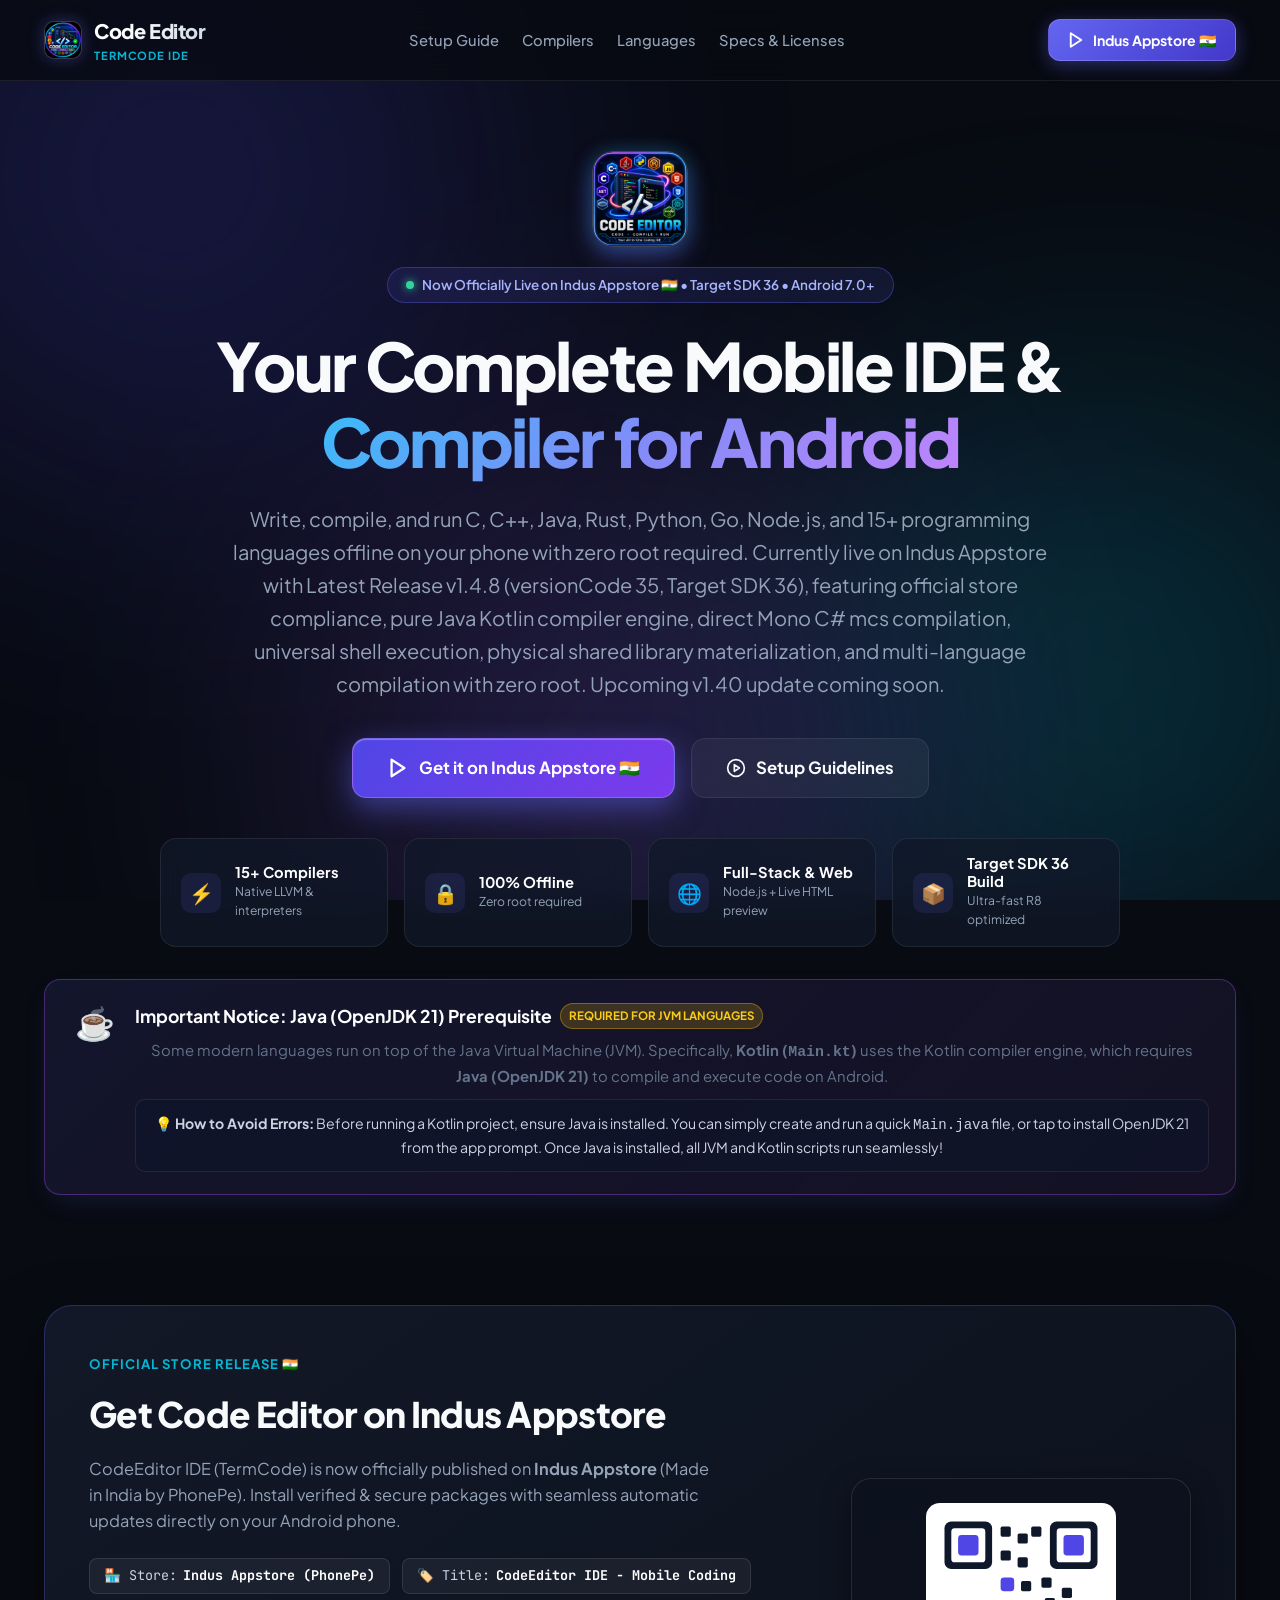
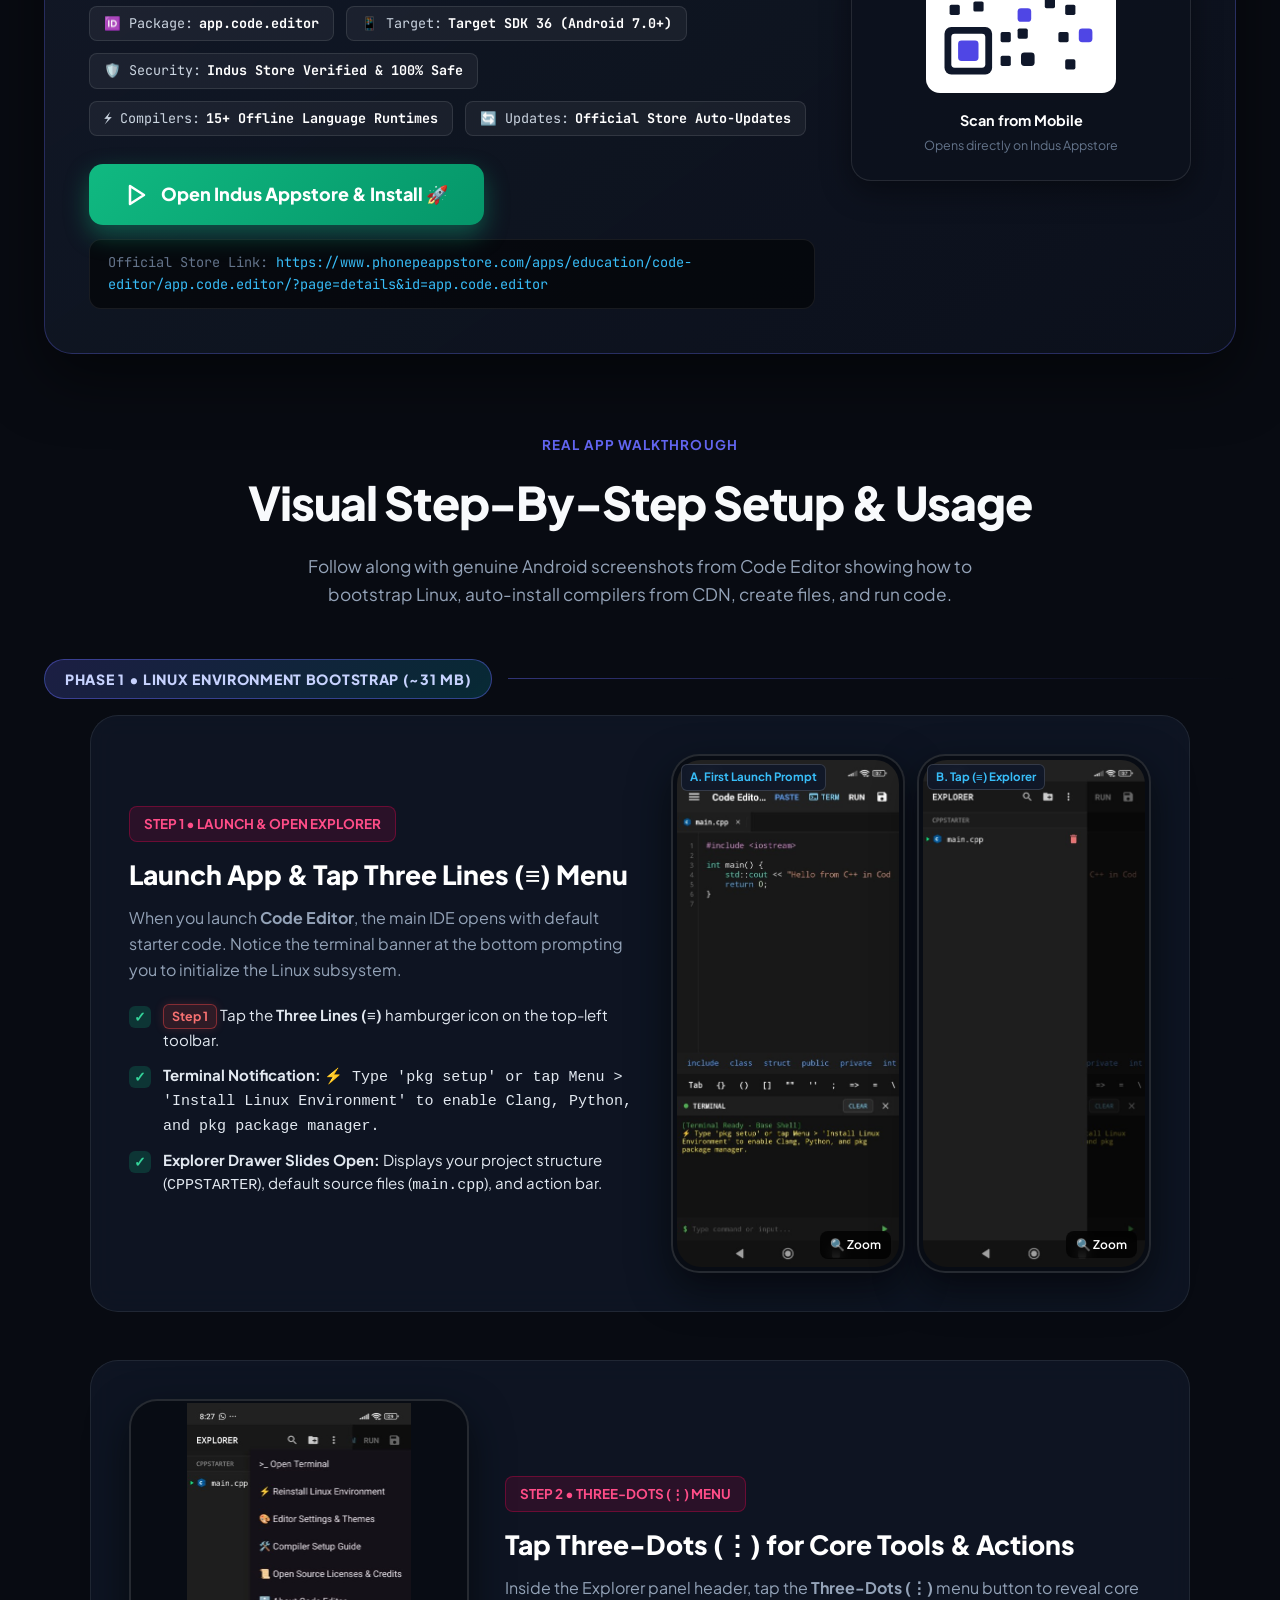
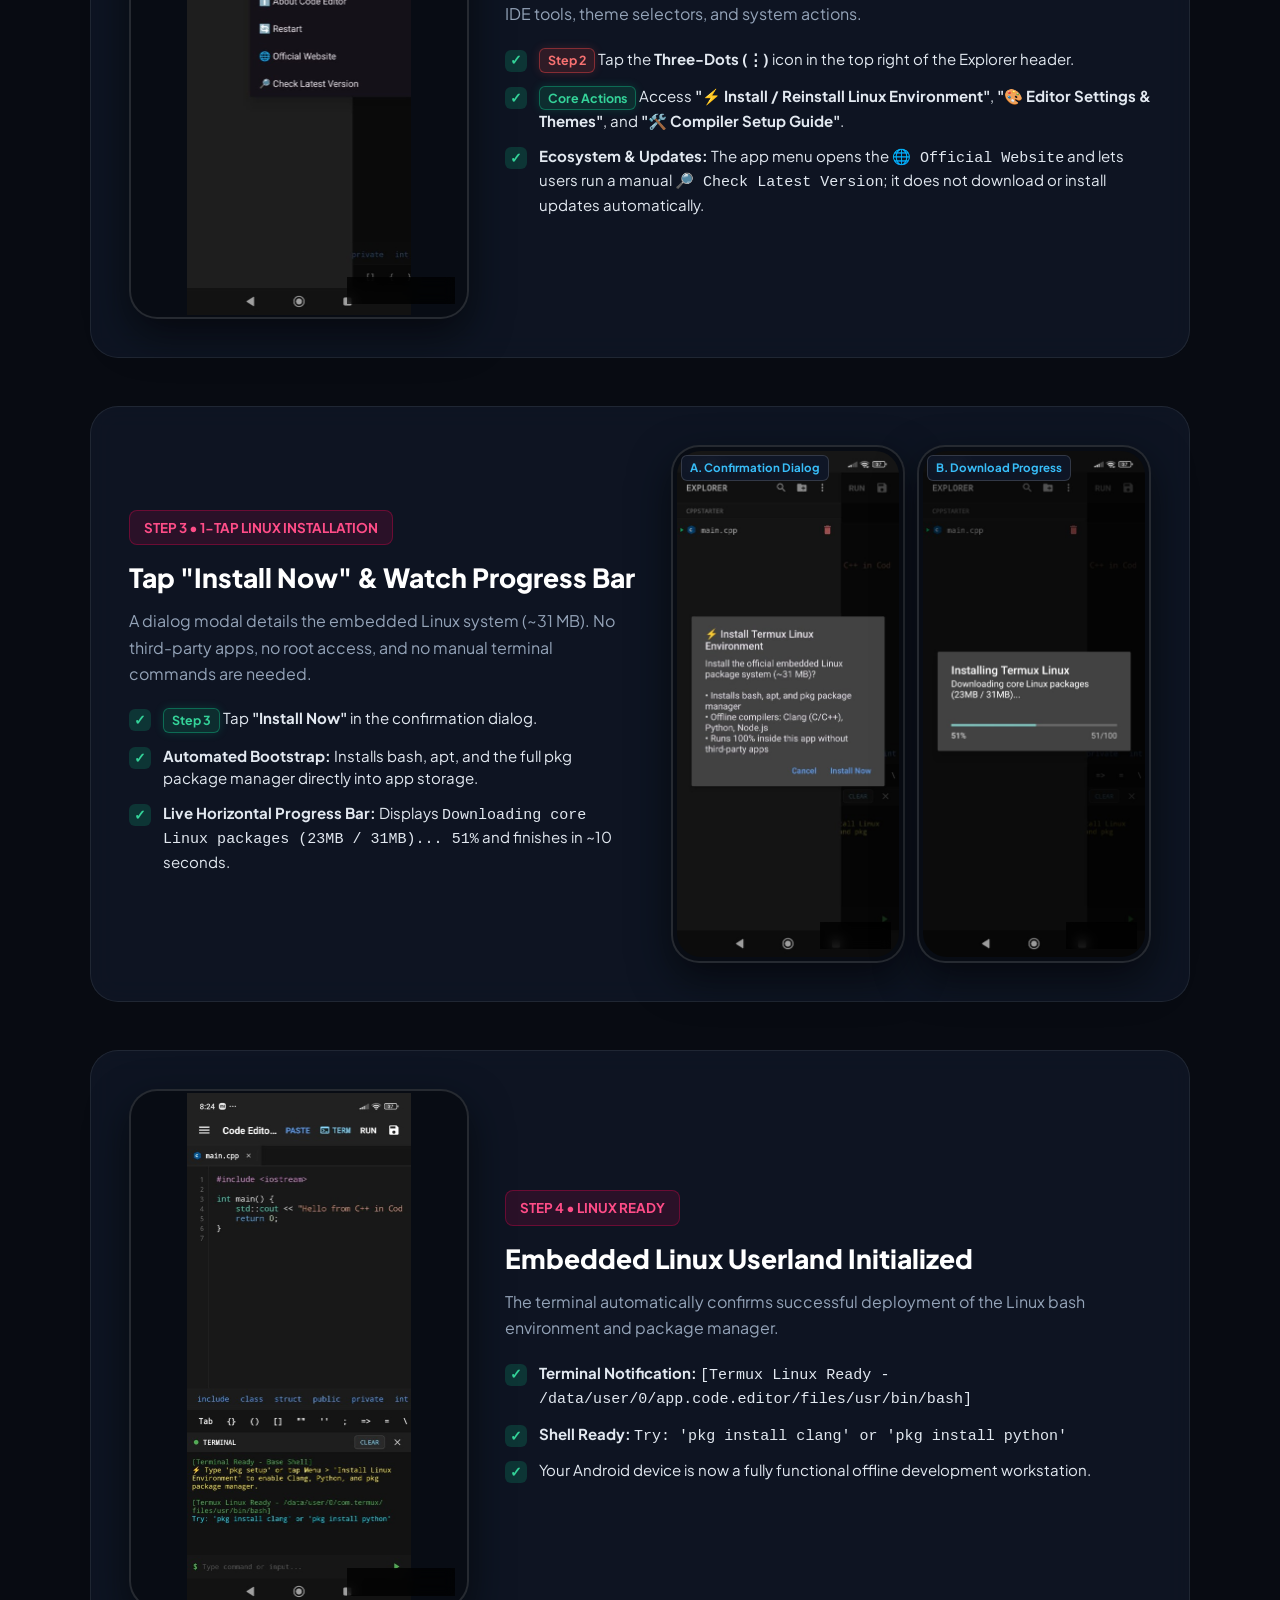
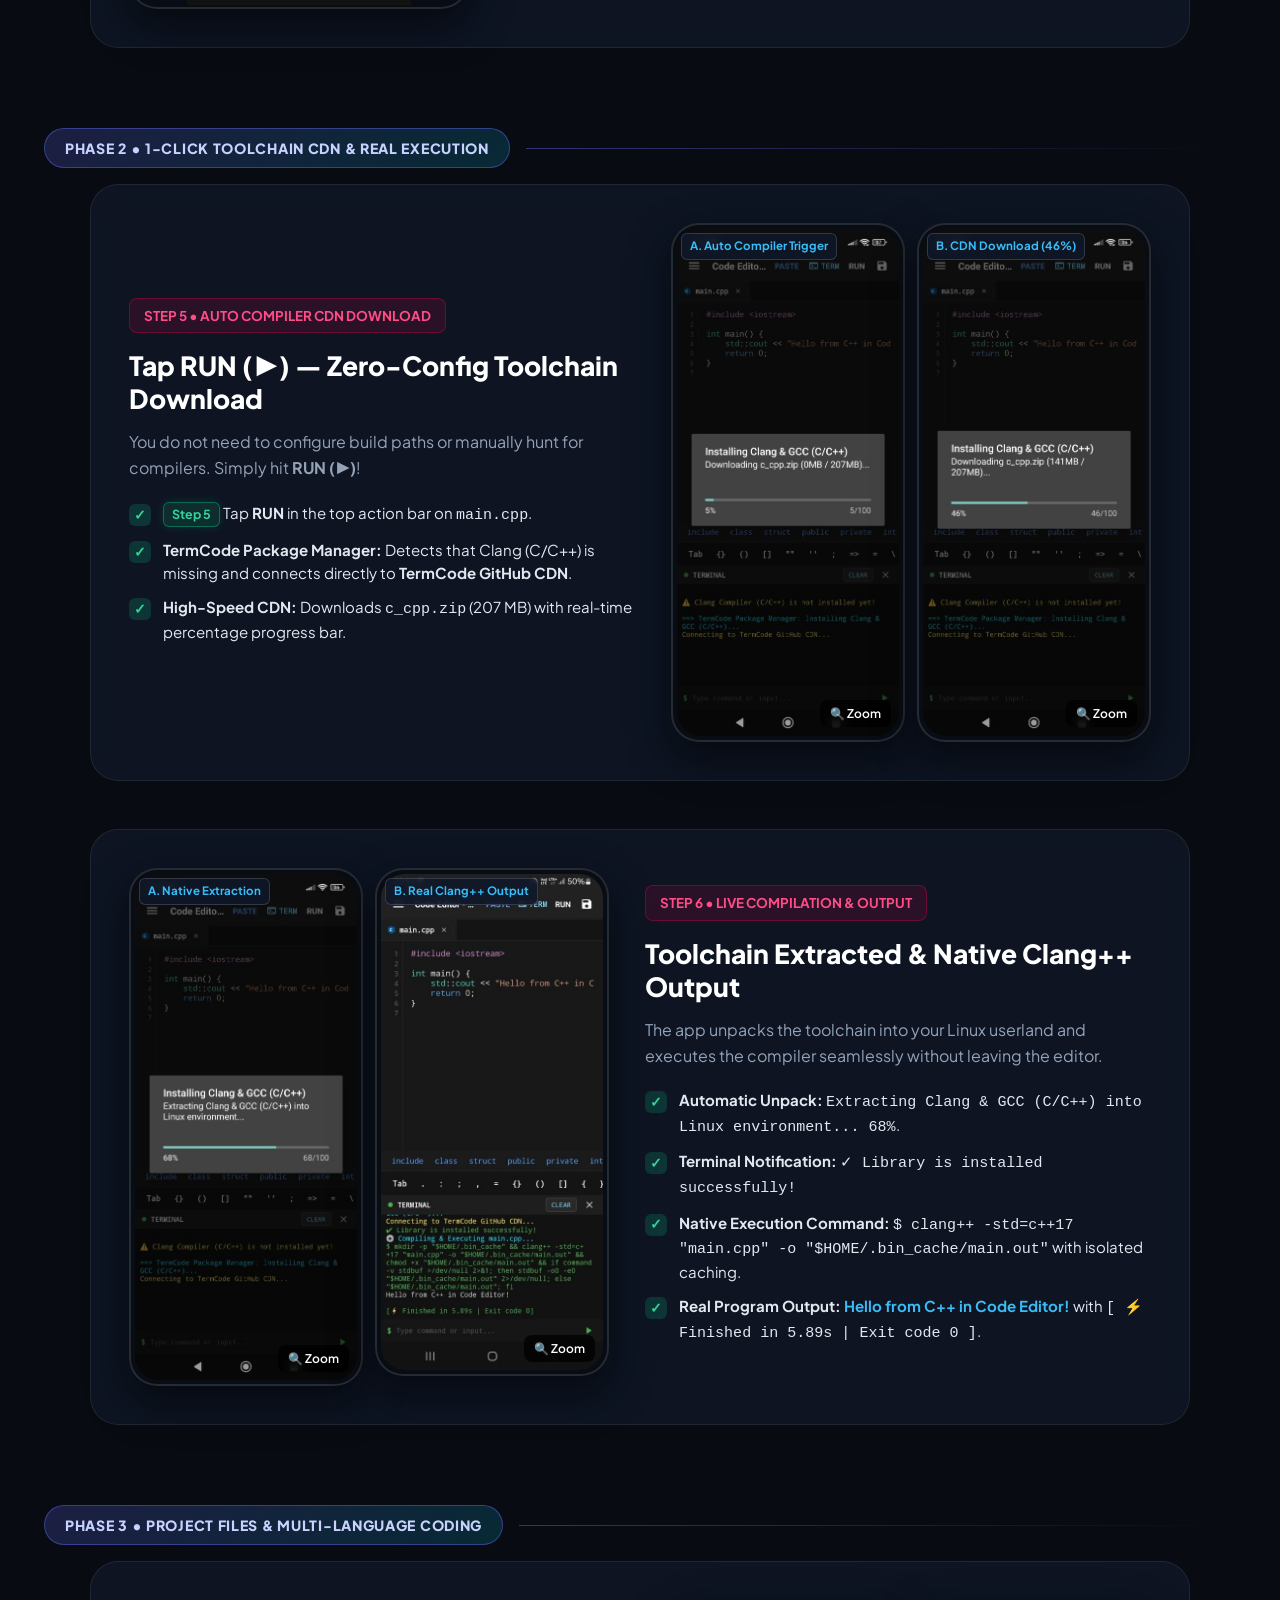
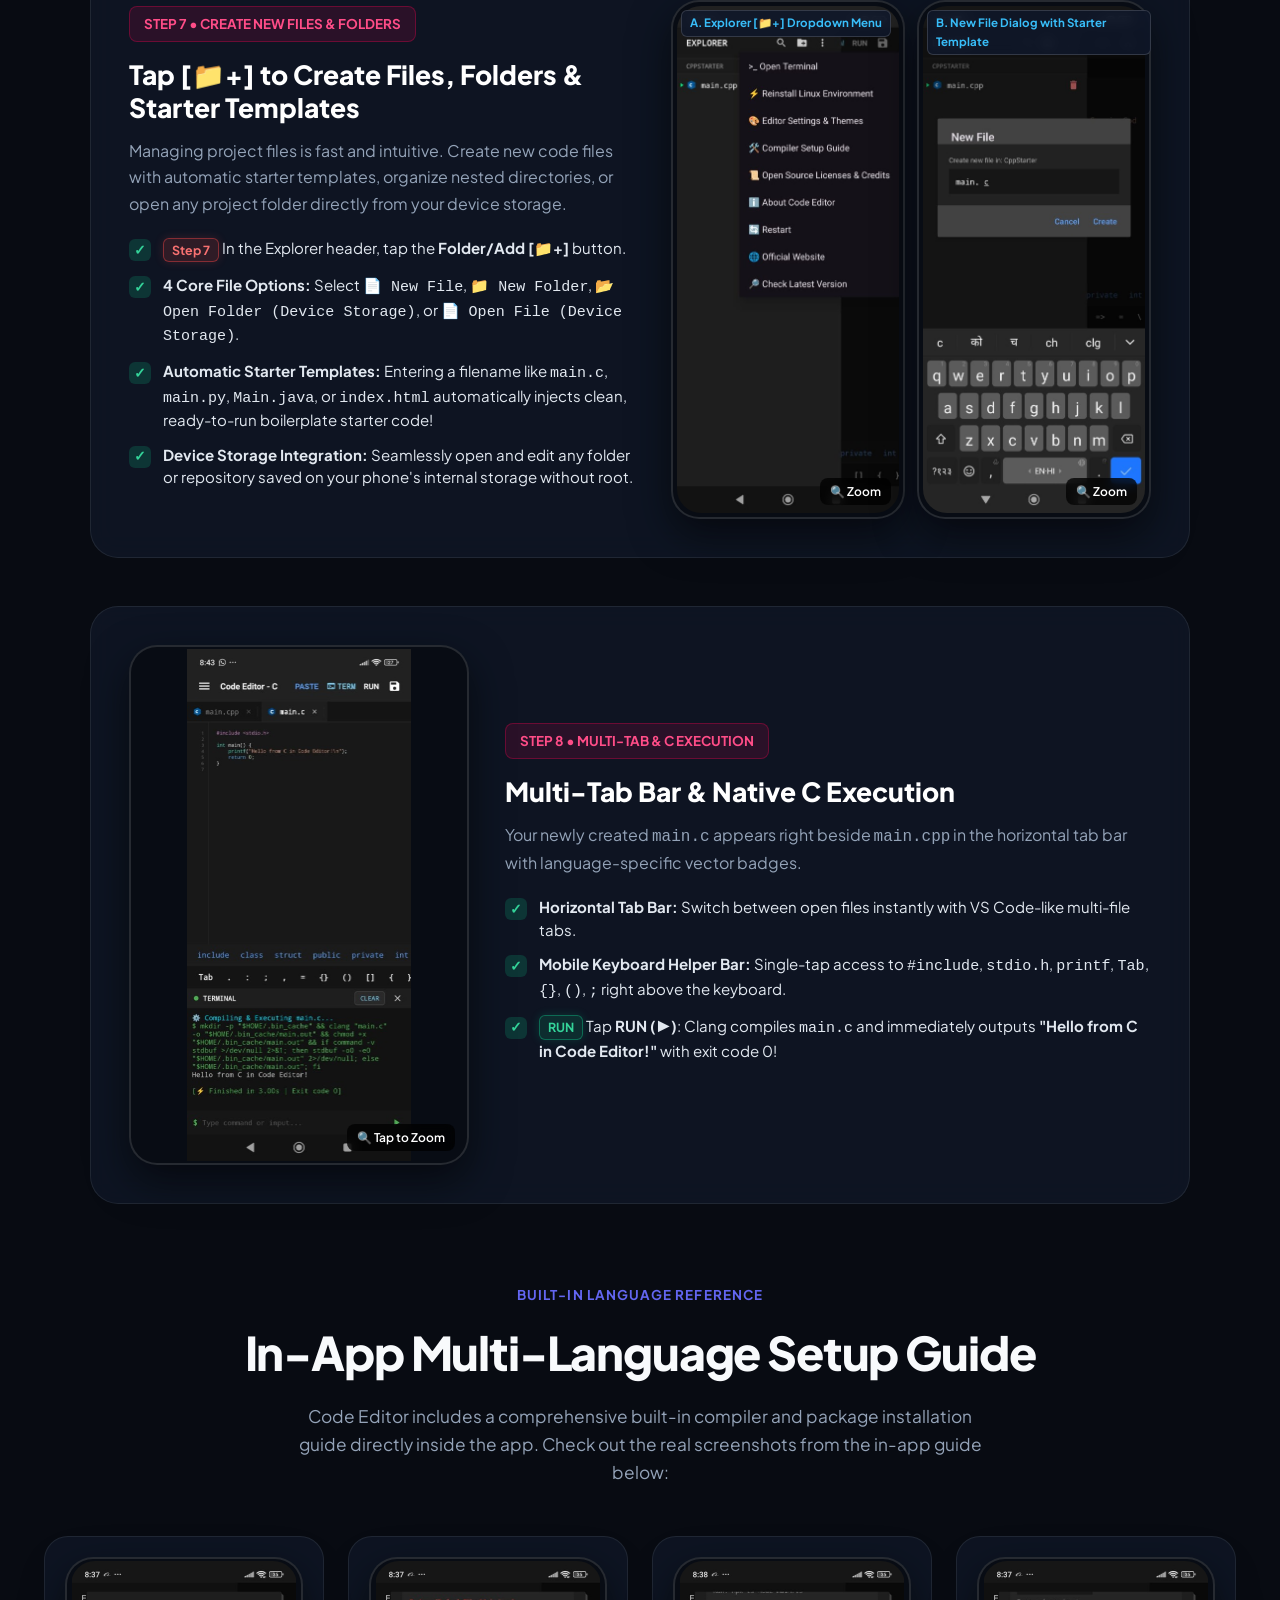
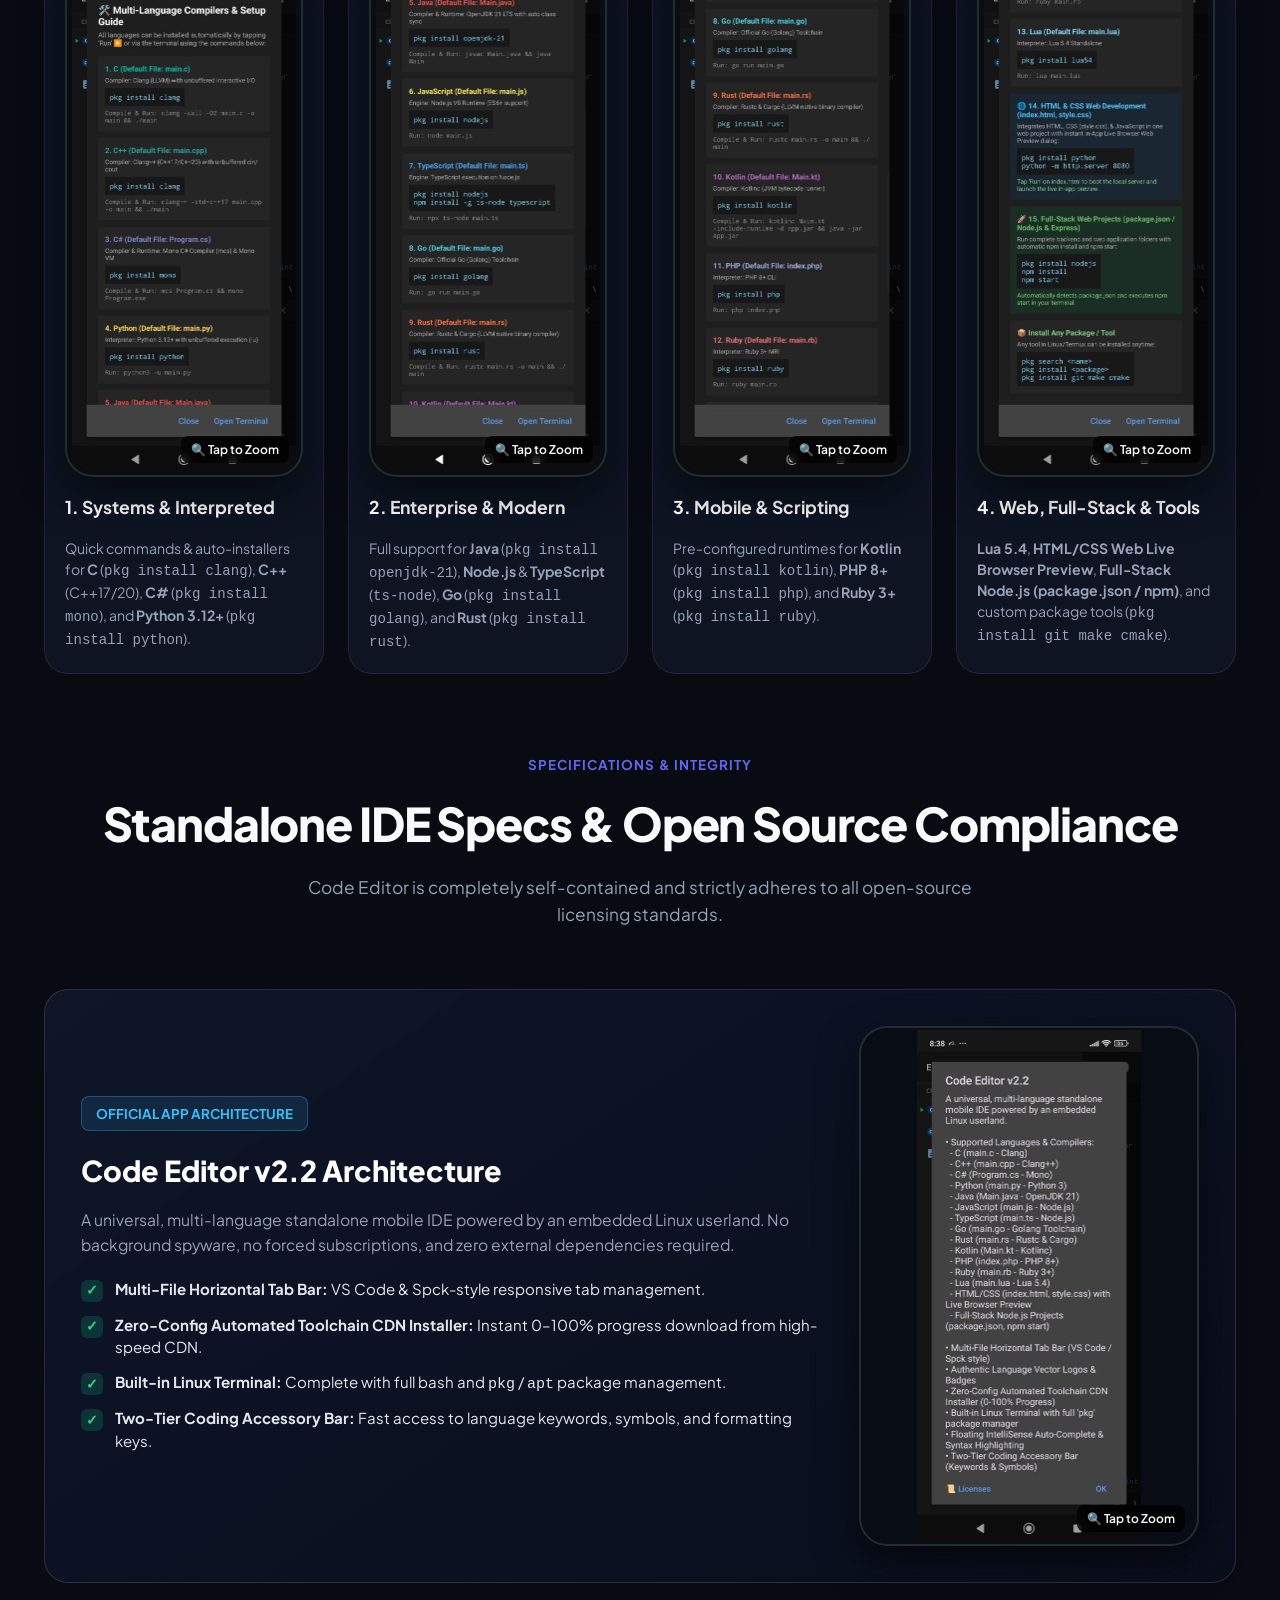
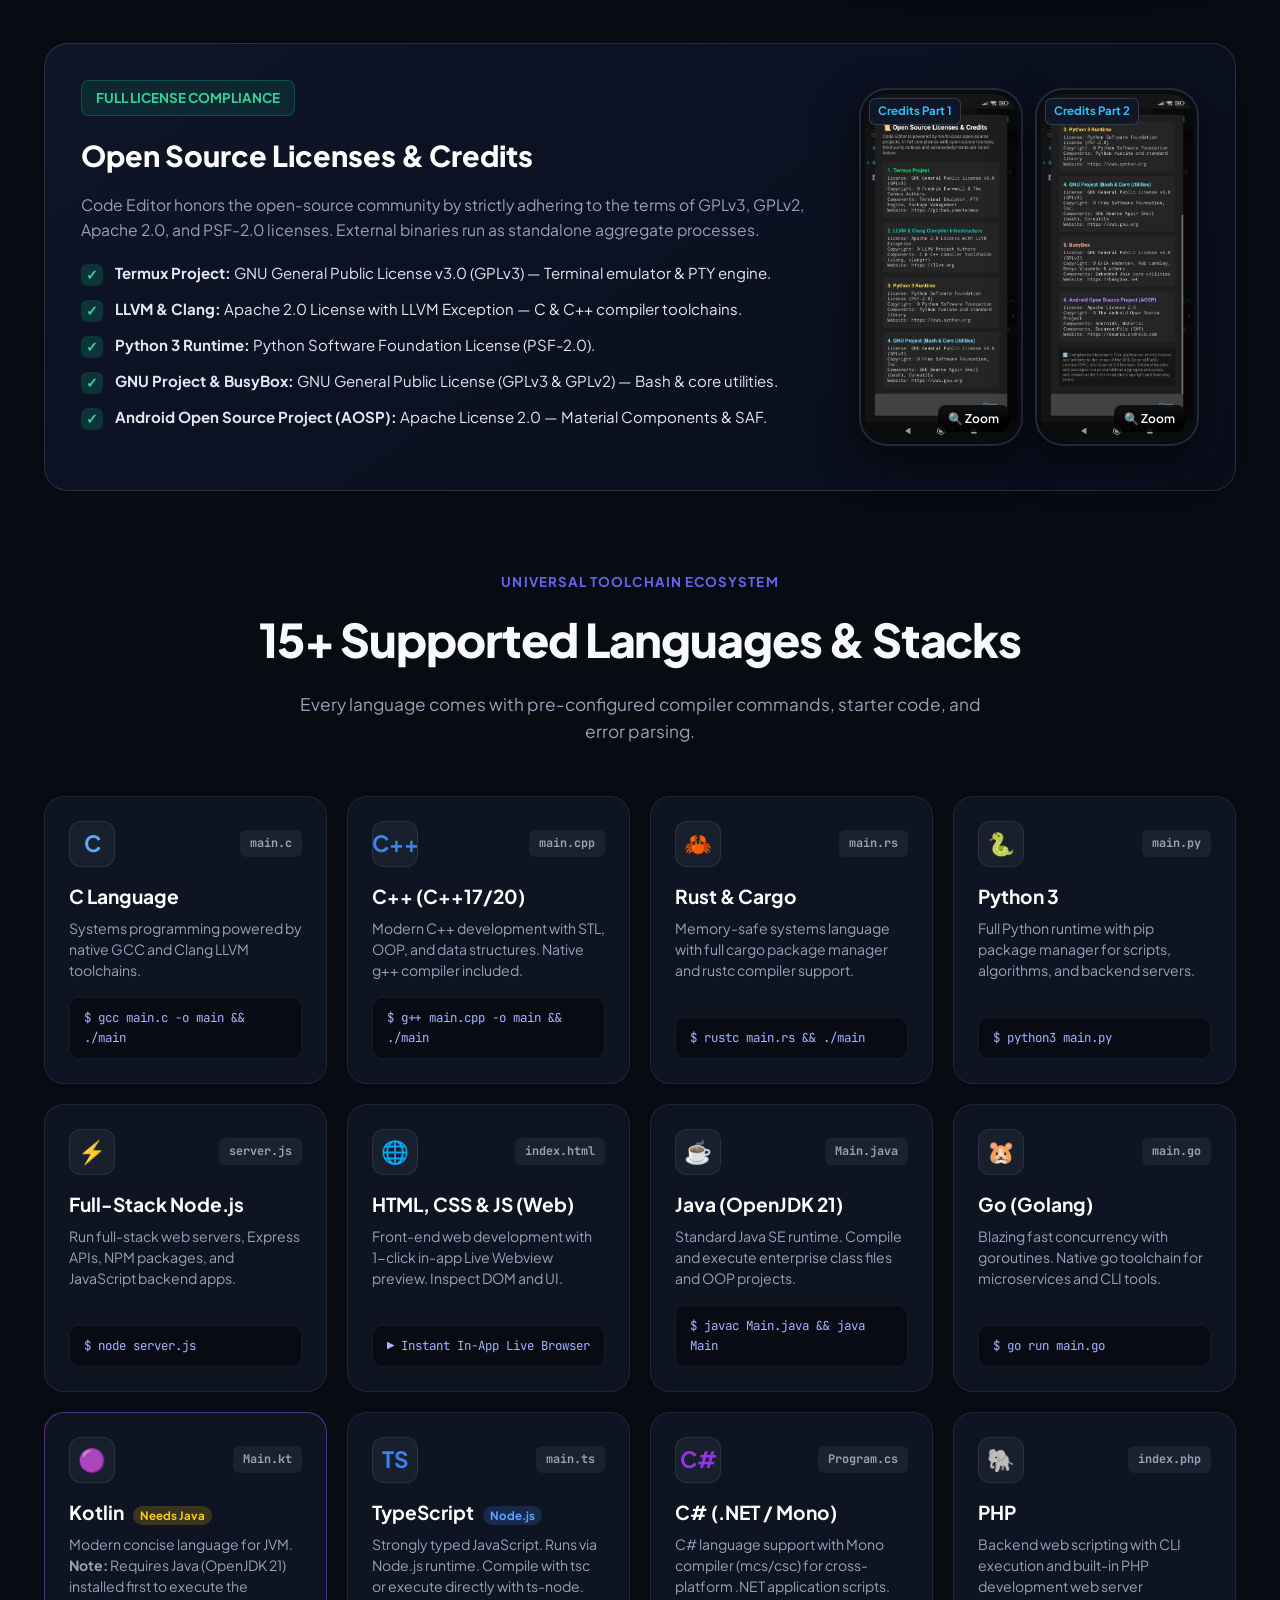
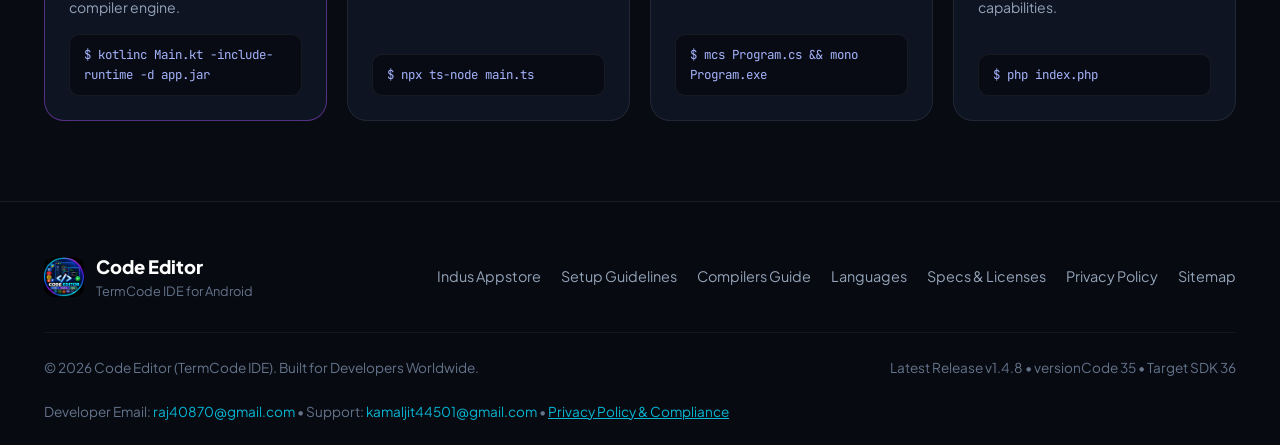
==== commit ad0ddb89: "docs: set live version to published v1.4.8 and mark v1.40 as upcoming" ====
--- a/index.html
+++ b/index.html
@@ -88,7 +88,7 @@
       </h1>
 
       <p class="hero-desc">
-        Write, compile, and run C, C++, Java, Rust, Python, Go, Node.js, and 15+ programming languages offline on your phone with zero root required. Currently live on Indus Appstore with Latest Release v1.4.8 (versionCode 35, Target SDK 36), featuring official store compliance, pure Java Kotlin compiler engine, direct Mono C# mcs compilation, universal shell execution, physical shared library materialization, and multi-language compilation with zero root. Upcoming v1.4.9 update coming soon.
+        Write, compile, and run C, C++, Java, Rust, Python, Go, Node.js, and 15+ programming languages offline on your phone with zero root required. Currently live on Indus Appstore with Latest Release v1.4.8 (versionCode 35, Target SDK 36), featuring official store compliance, pure Java Kotlin compiler engine, direct Mono C# mcs compilation, universal shell execution, physical shared library materialization, and multi-language compilation with zero root. Upcoming v1.40 update coming soon.
       </p>
 
       <div class="hero-cta">
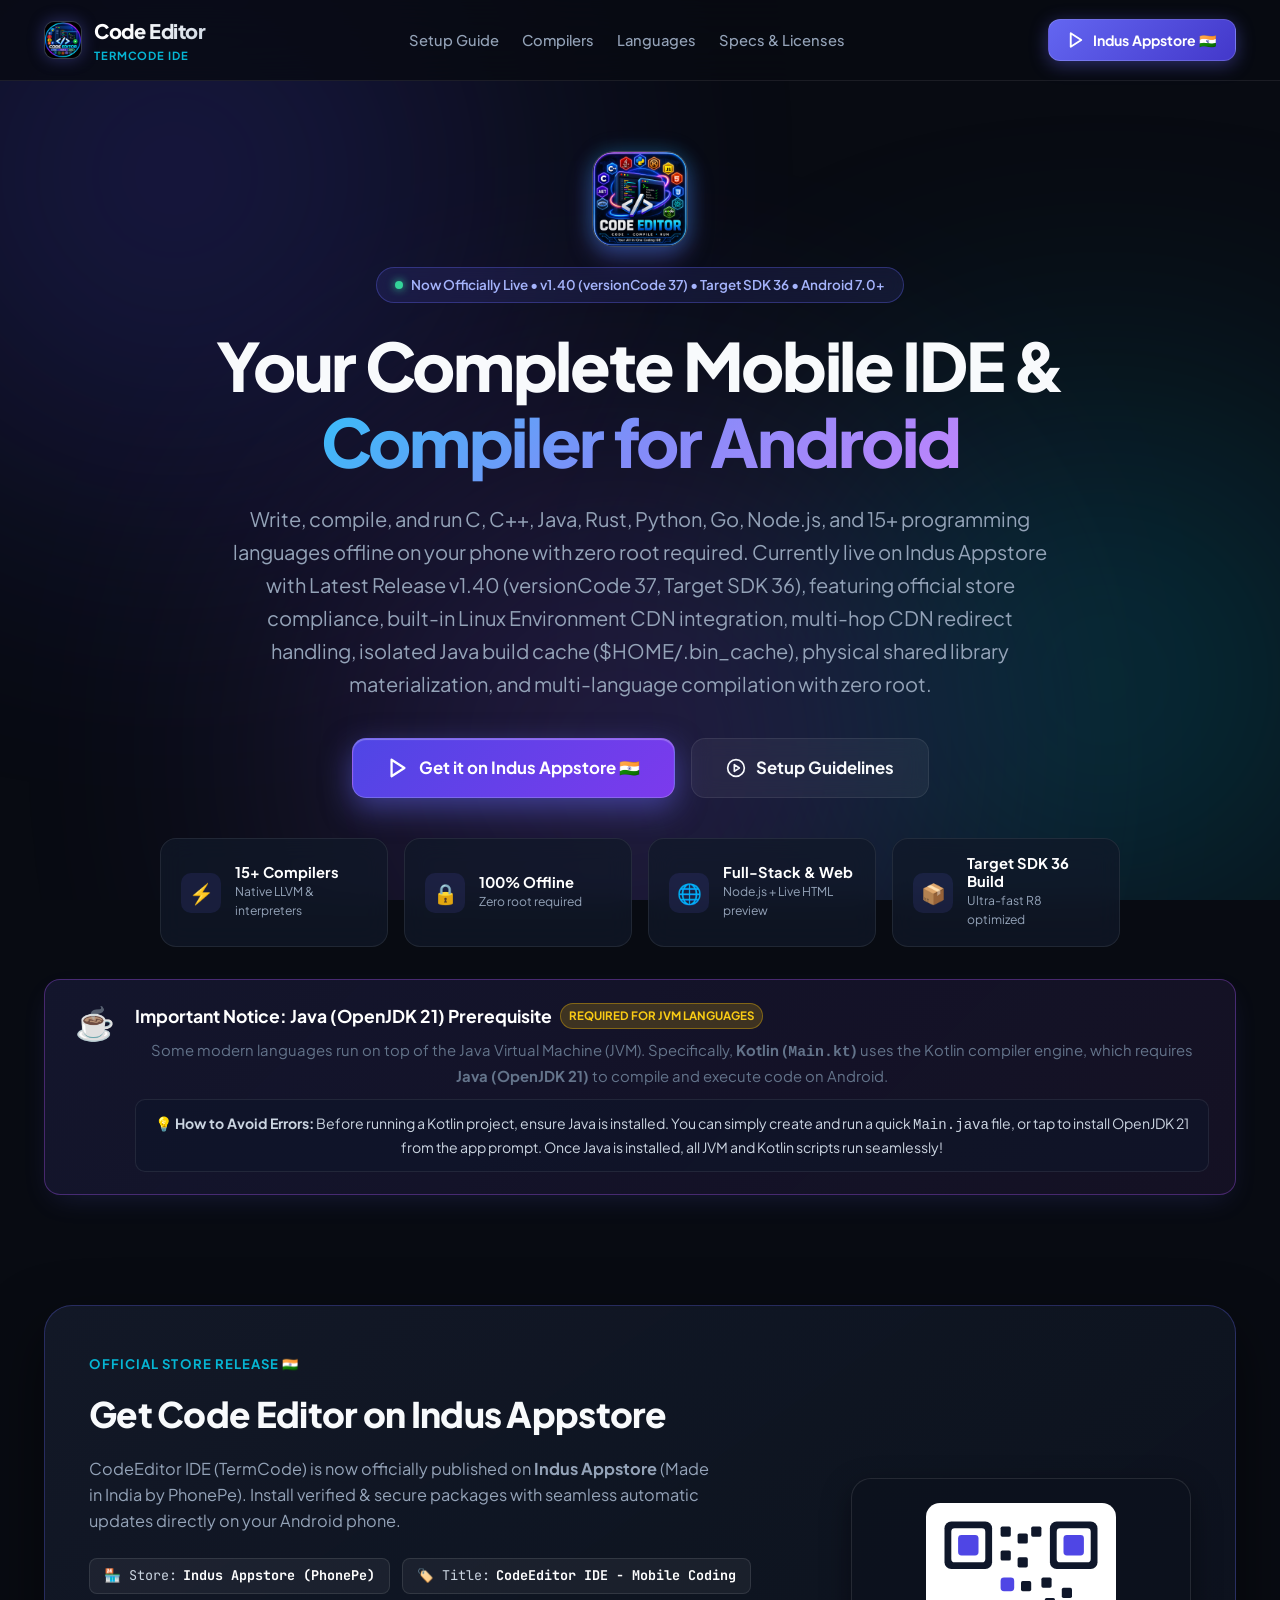
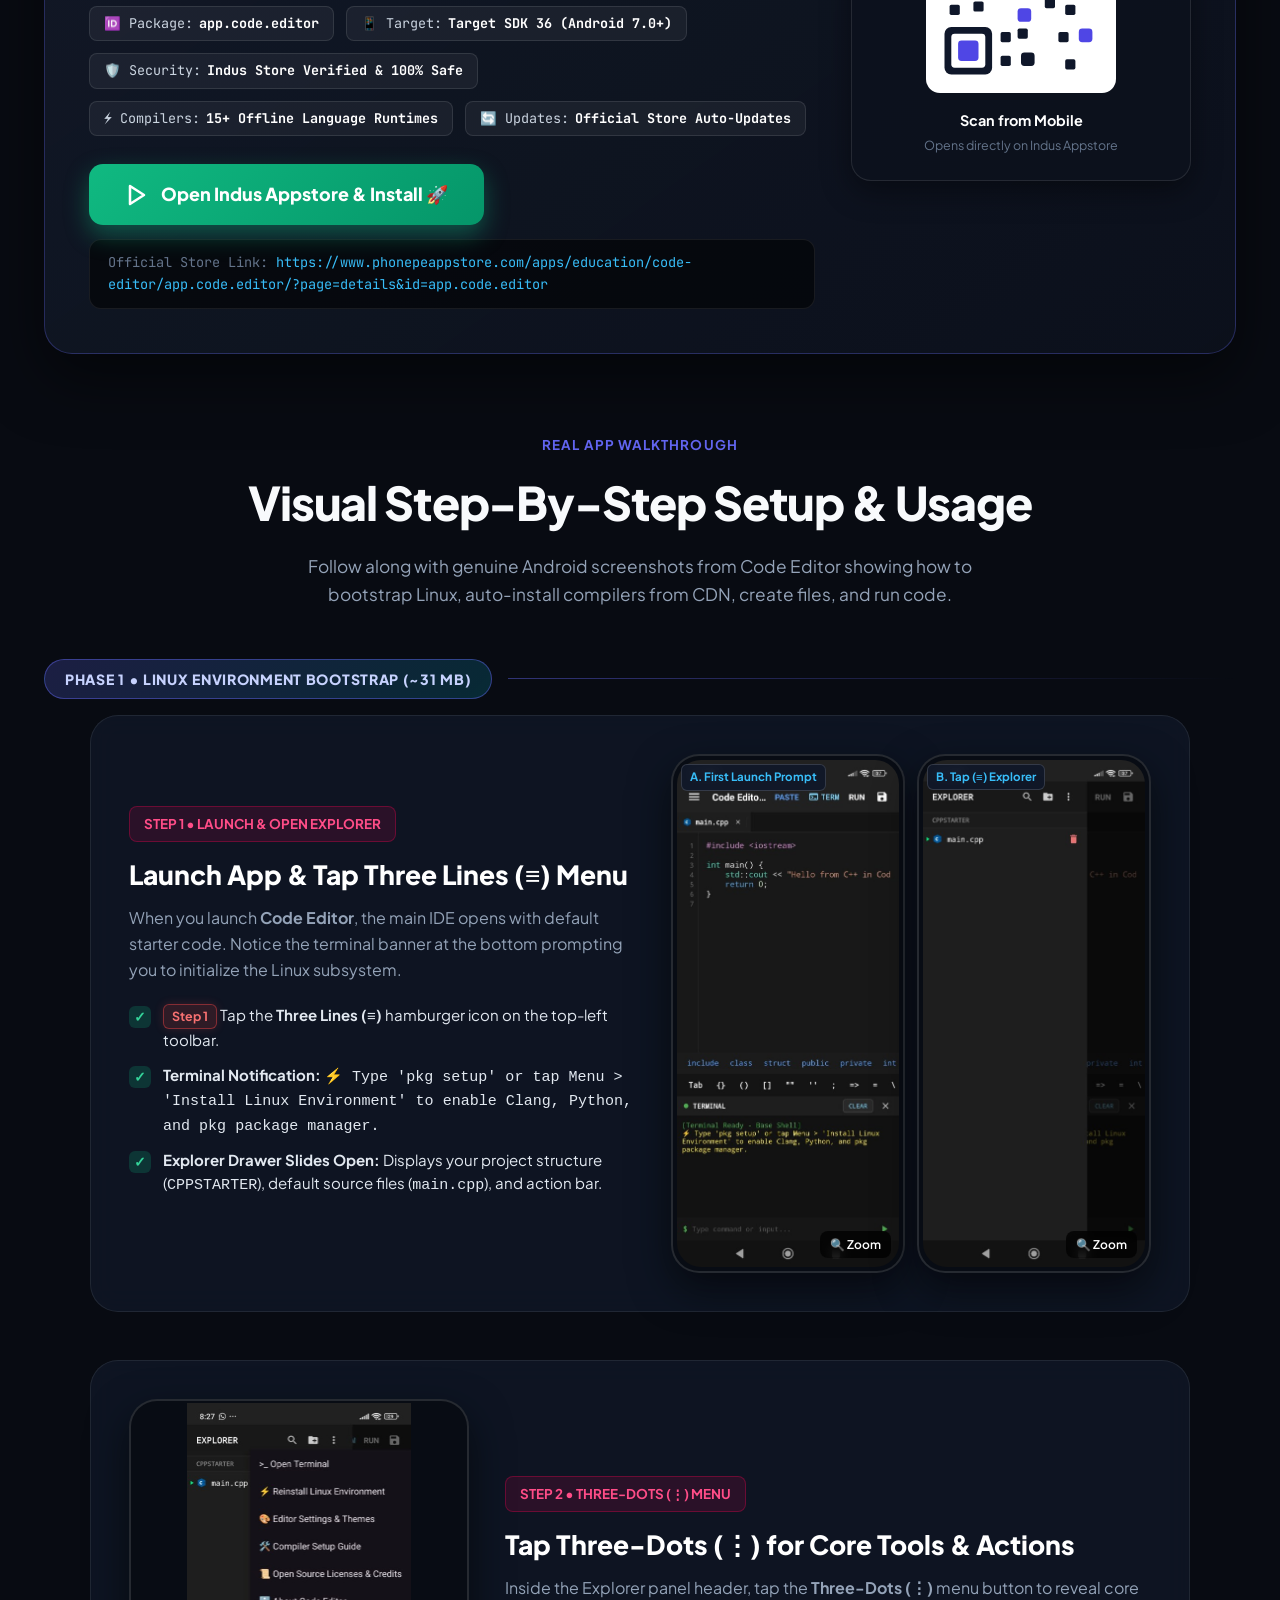
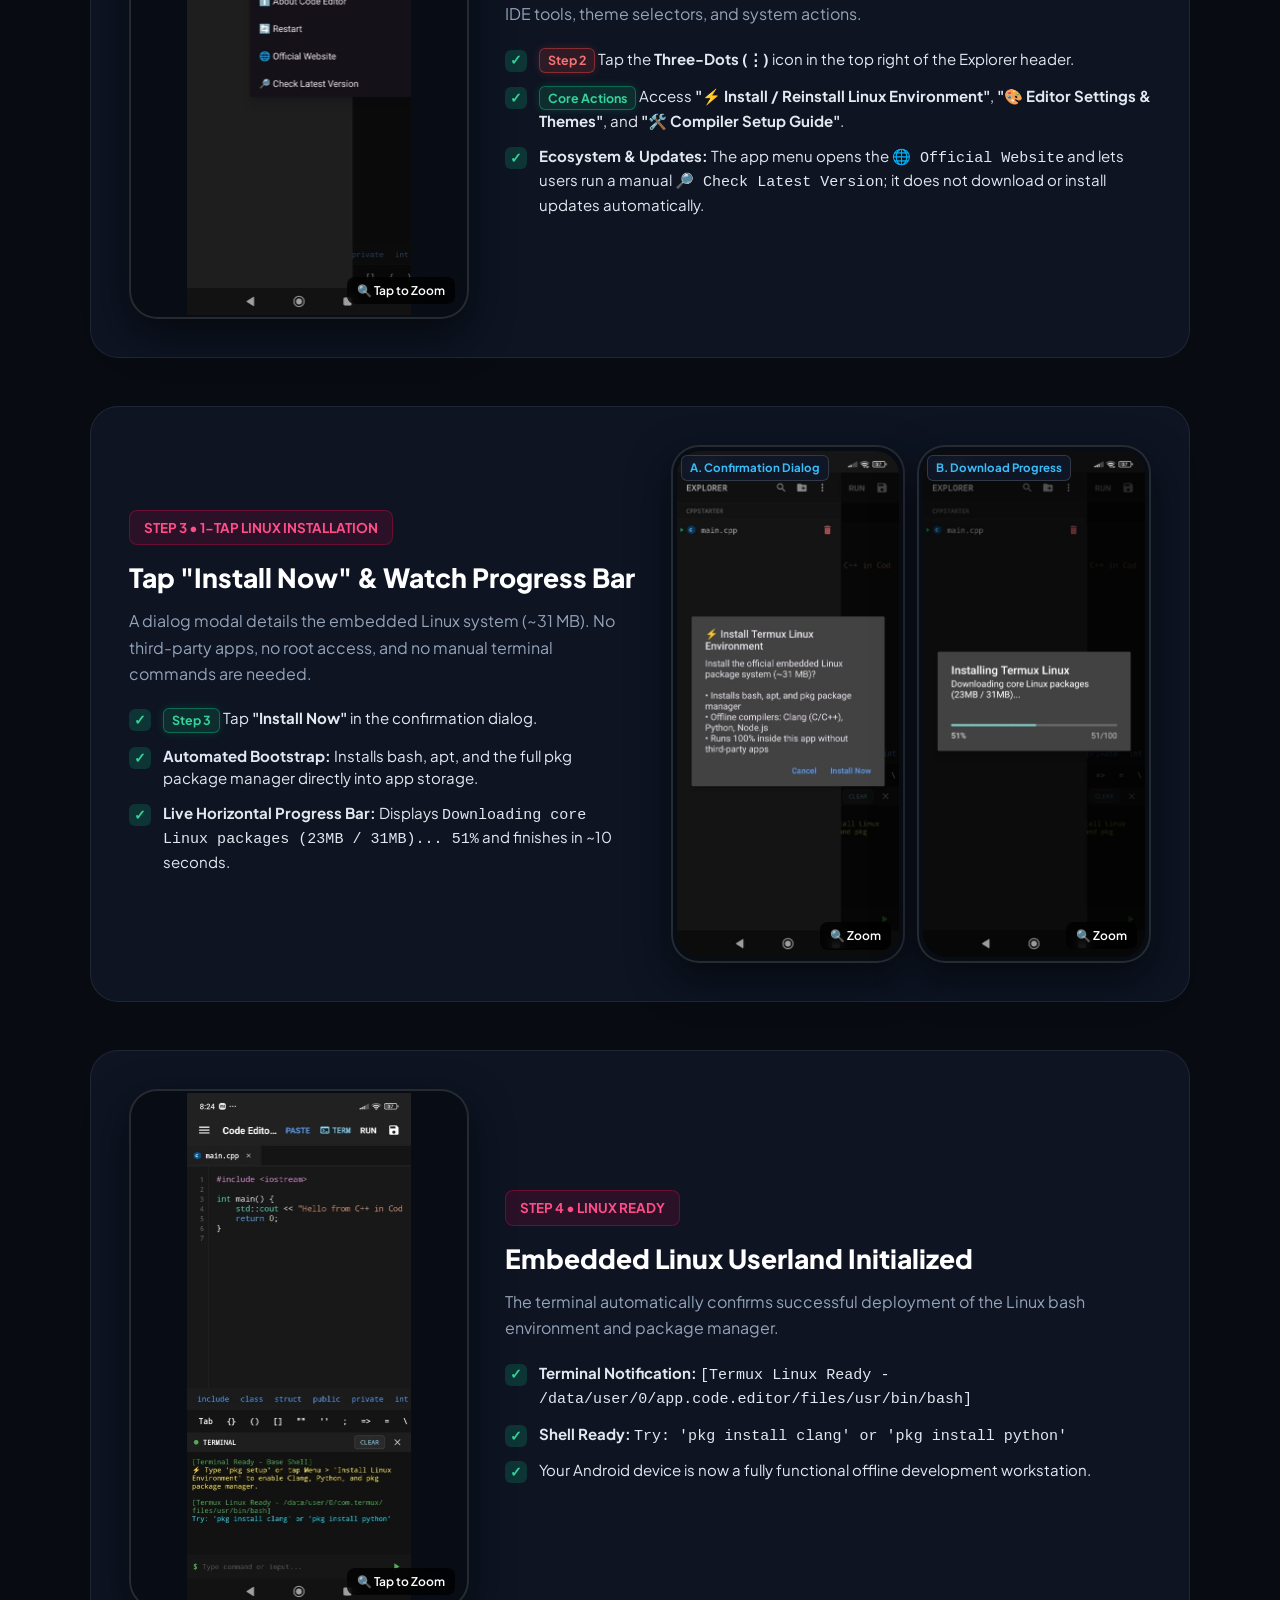
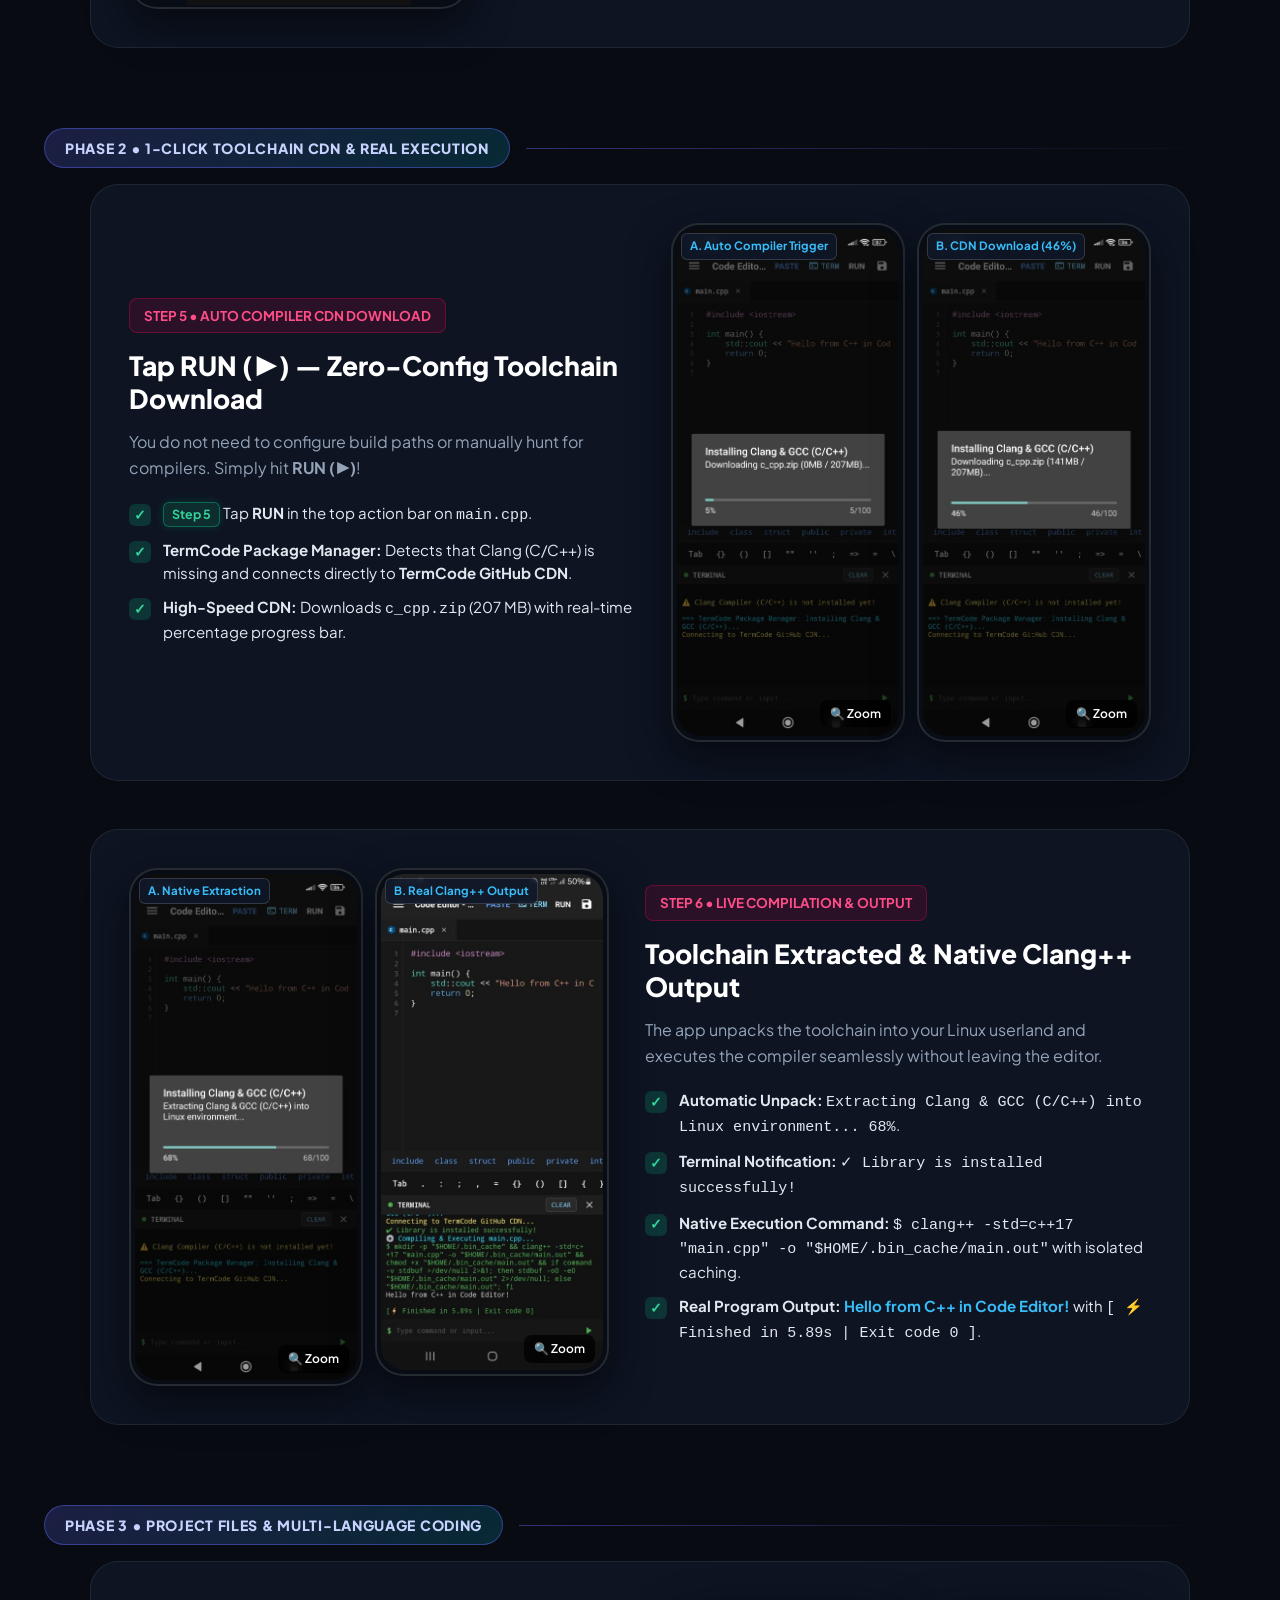
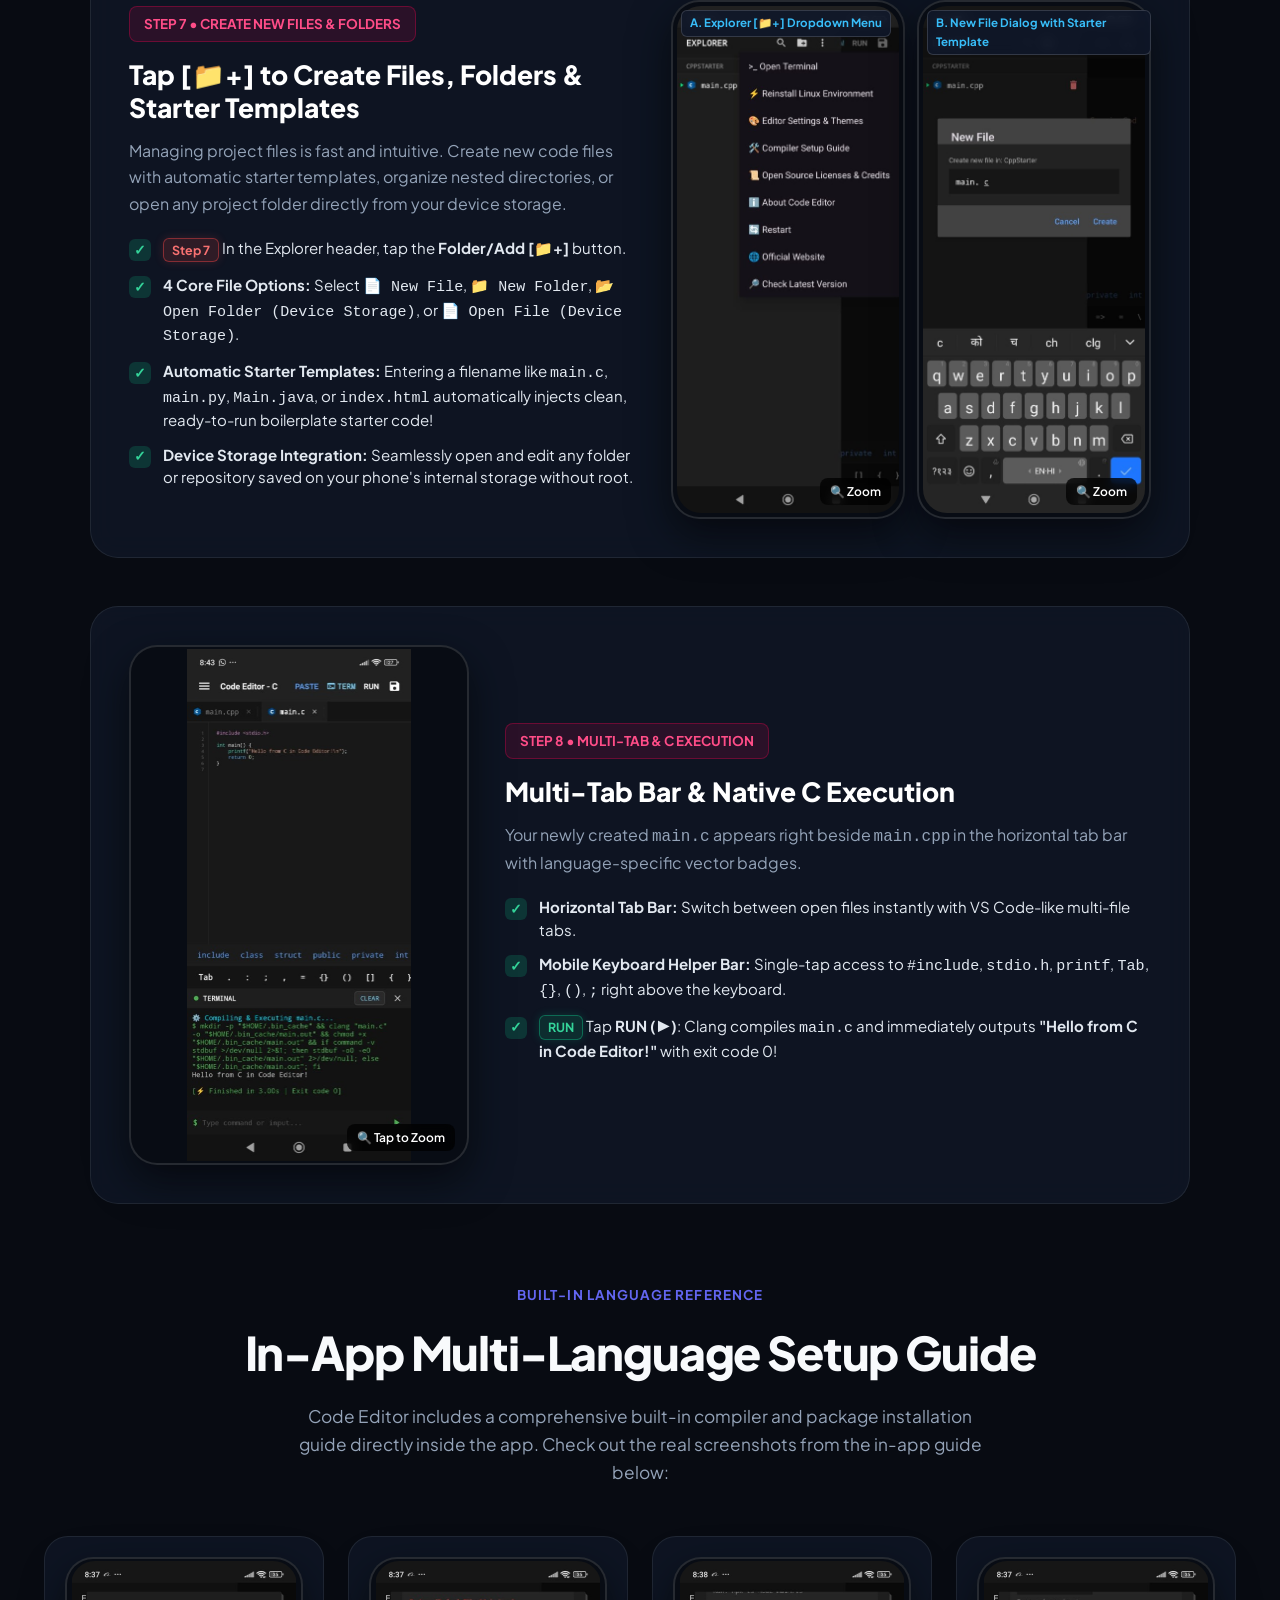
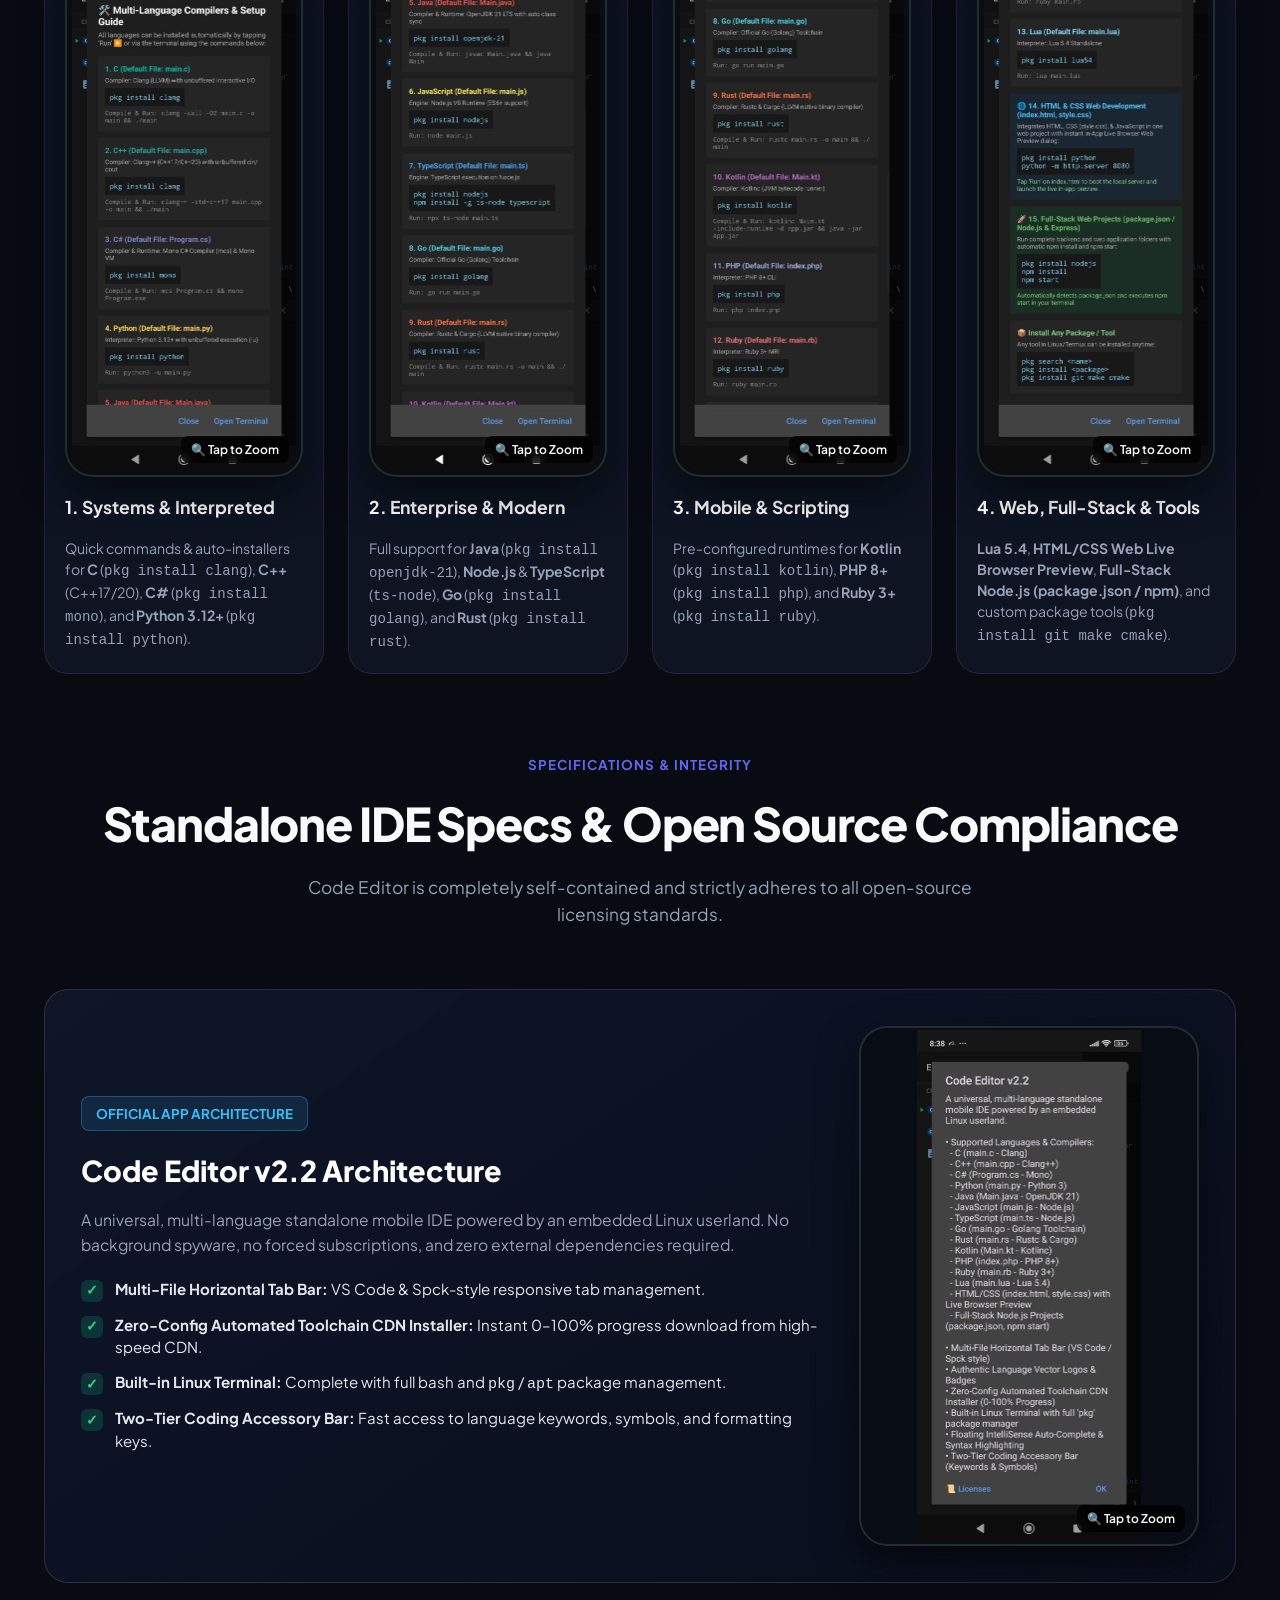
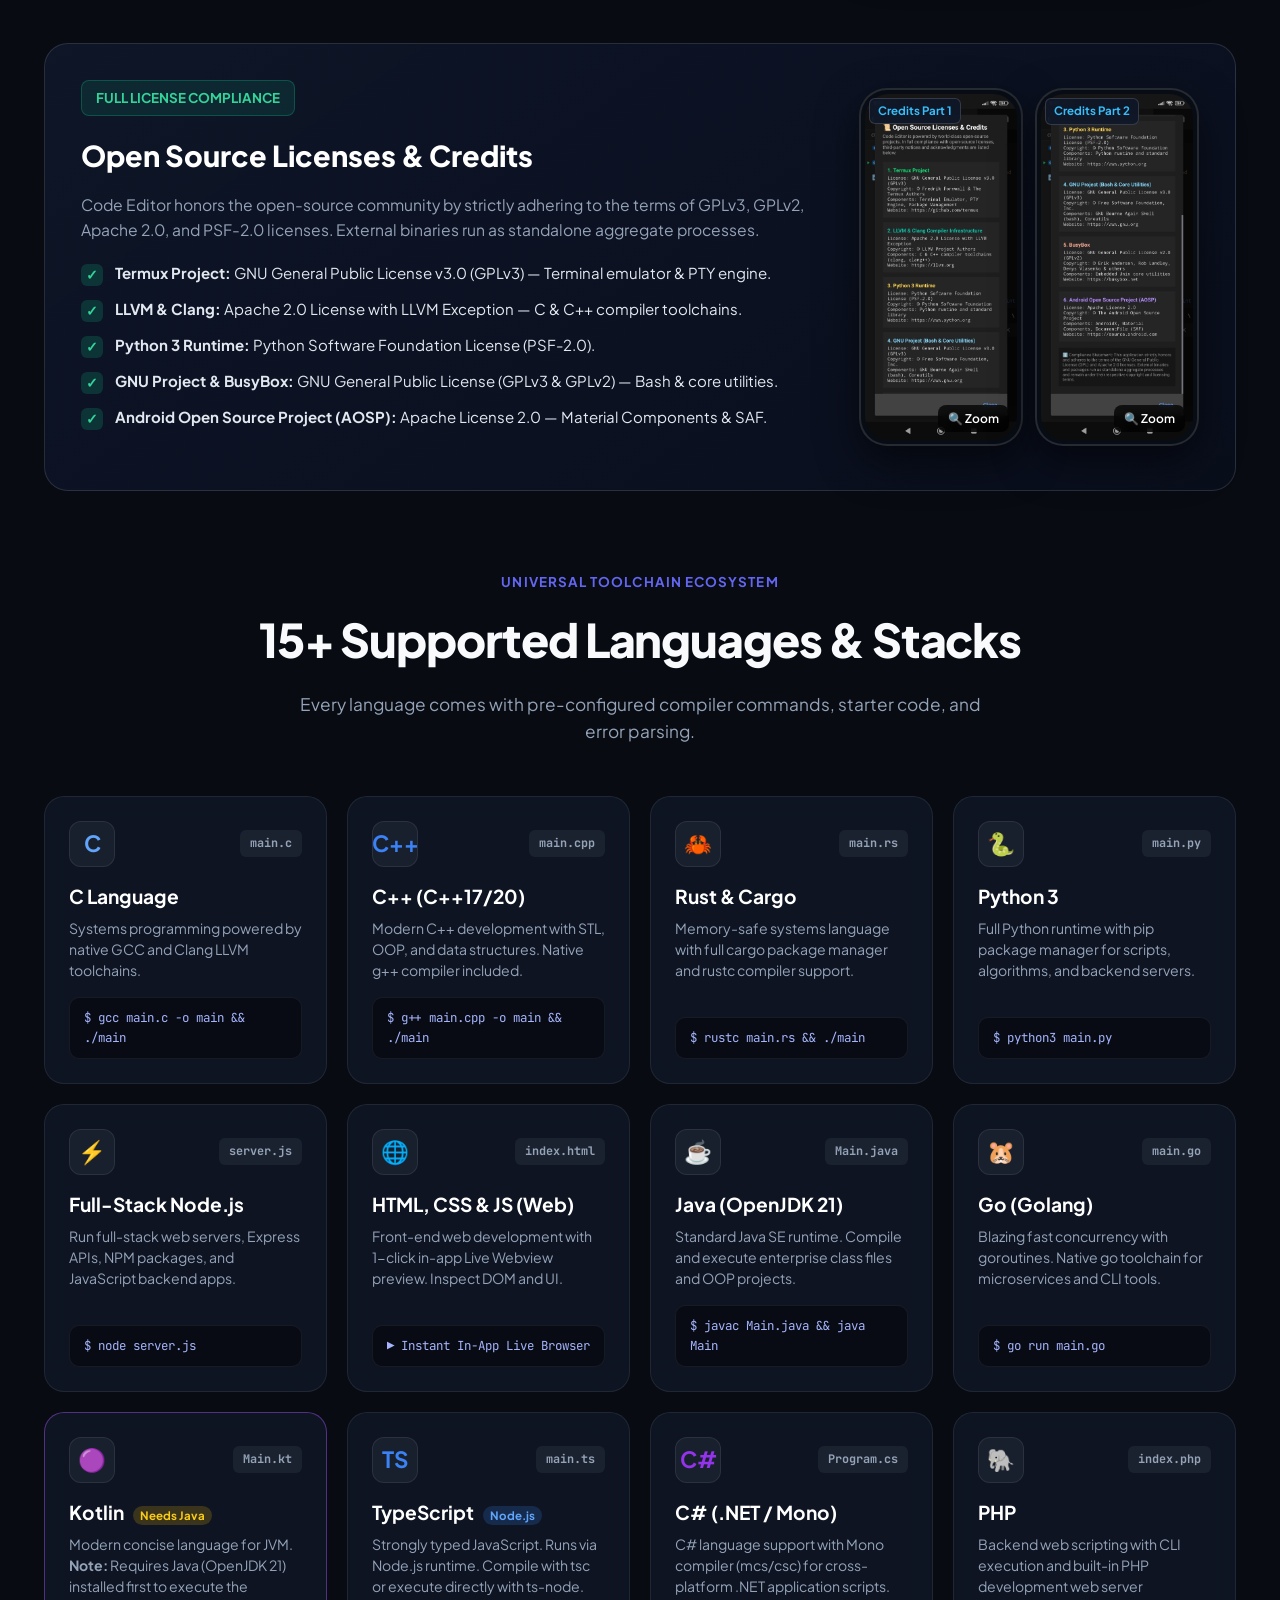
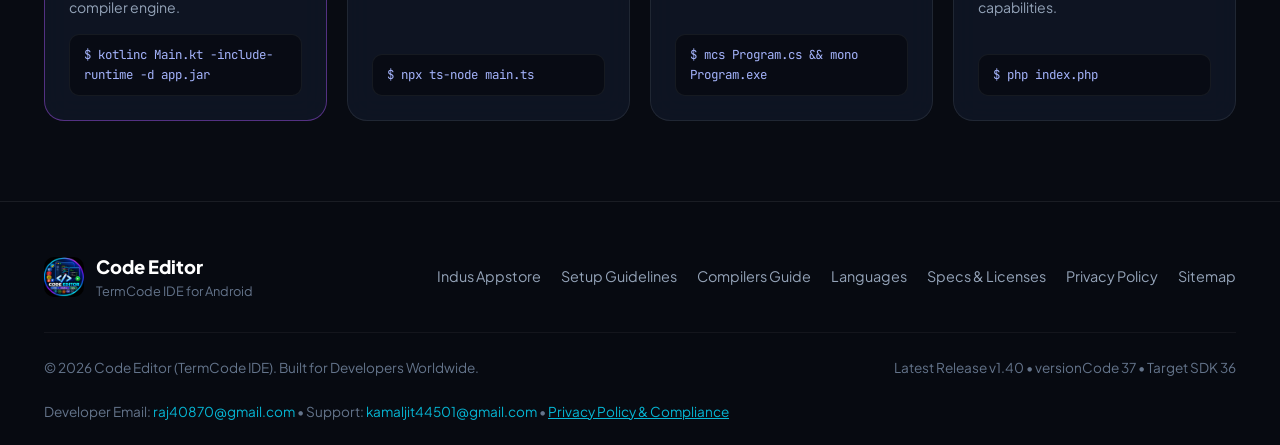
==== commit e0d19c86: "Release: CodeEditor IDE v1.40 (versionCode 37) officially published live" ====
--- a/index.html
+++ b/index.html
@@ -80,7 +80,7 @@
 
       <div class="badge-pill">
         <span class="badge-dot"></span>
-        Now Officially Live on Indus Appstore 🇮🇳 • Target SDK 36 • Android 7.0+
+        Now Officially Live • v1.40 (versionCode 37) • Target SDK 36 • Android 7.0+
       </div>
 
       <h1 class="hero-title">
@@ -88,7 +88,7 @@
       </h1>
 
       <p class="hero-desc">
-        Write, compile, and run C, C++, Java, Rust, Python, Go, Node.js, and 15+ programming languages offline on your phone with zero root required. Currently live on Indus Appstore with Latest Release v1.4.8 (versionCode 35, Target SDK 36), featuring official store compliance, pure Java Kotlin compiler engine, direct Mono C# mcs compilation, universal shell execution, physical shared library materialization, and multi-language compilation with zero root. Upcoming v1.40 update coming soon.
+        Write, compile, and run C, C++, Java, Rust, Python, Go, Node.js, and 15+ programming languages offline on your phone with zero root required. Currently live on Indus Appstore with Latest Release v1.40 (versionCode 37, Target SDK 36), featuring official store compliance, built-in Linux Environment CDN integration, multi-hop CDN redirect handling, isolated Java build cache ($HOME/.bin_cache), physical shared library materialization, and multi-language compilation with zero root.
       </p>
 
       <div class="hero-cta">
@@ -929,7 +929,7 @@
 
       <div class="footer-bottom">
         <div>© 2026 Code Editor (TermCode IDE). Built for Developers Worldwide.</div>
-        <div>Latest Release v1.4.8 • versionCode 35 • Target SDK 36</div>
+        <div>Latest Release v1.40 • versionCode 37 • Target SDK 36</div>
         <div style="font-size: 0.85rem; color: var(--text-dim); margin-top: 6px;">Developer Email: <a href="mailto:raj40870@gmail.com" style="color: var(--secondary); text-decoration: none;">raj40870@gmail.com</a> &bull; Support: <a href="mailto:kamaljit44501@gmail.com" style="color: var(--secondary); text-decoration: none;">kamaljit44501@gmail.com</a> &bull; <a href="privacy.html" style="color: var(--secondary); text-decoration: underline;">Privacy Policy &amp; Compliance</a></div>
       </div>
     </div>
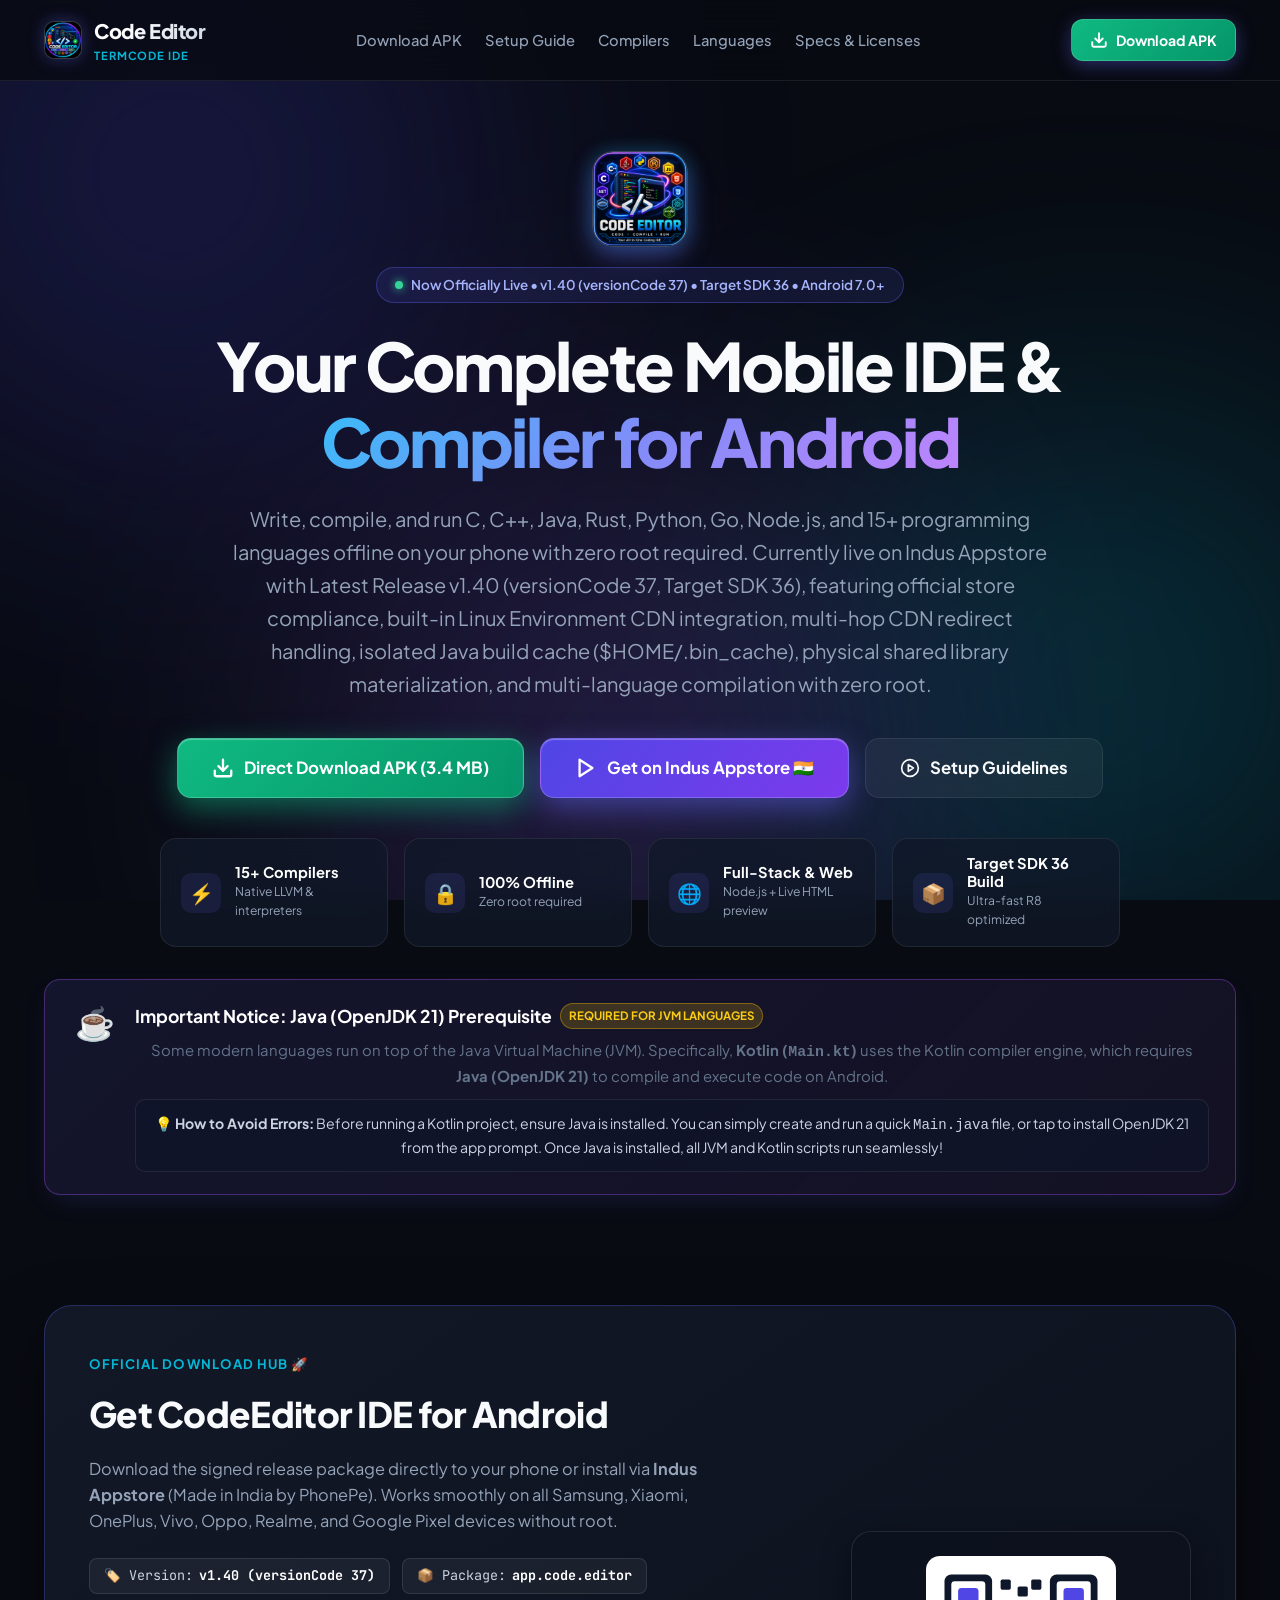
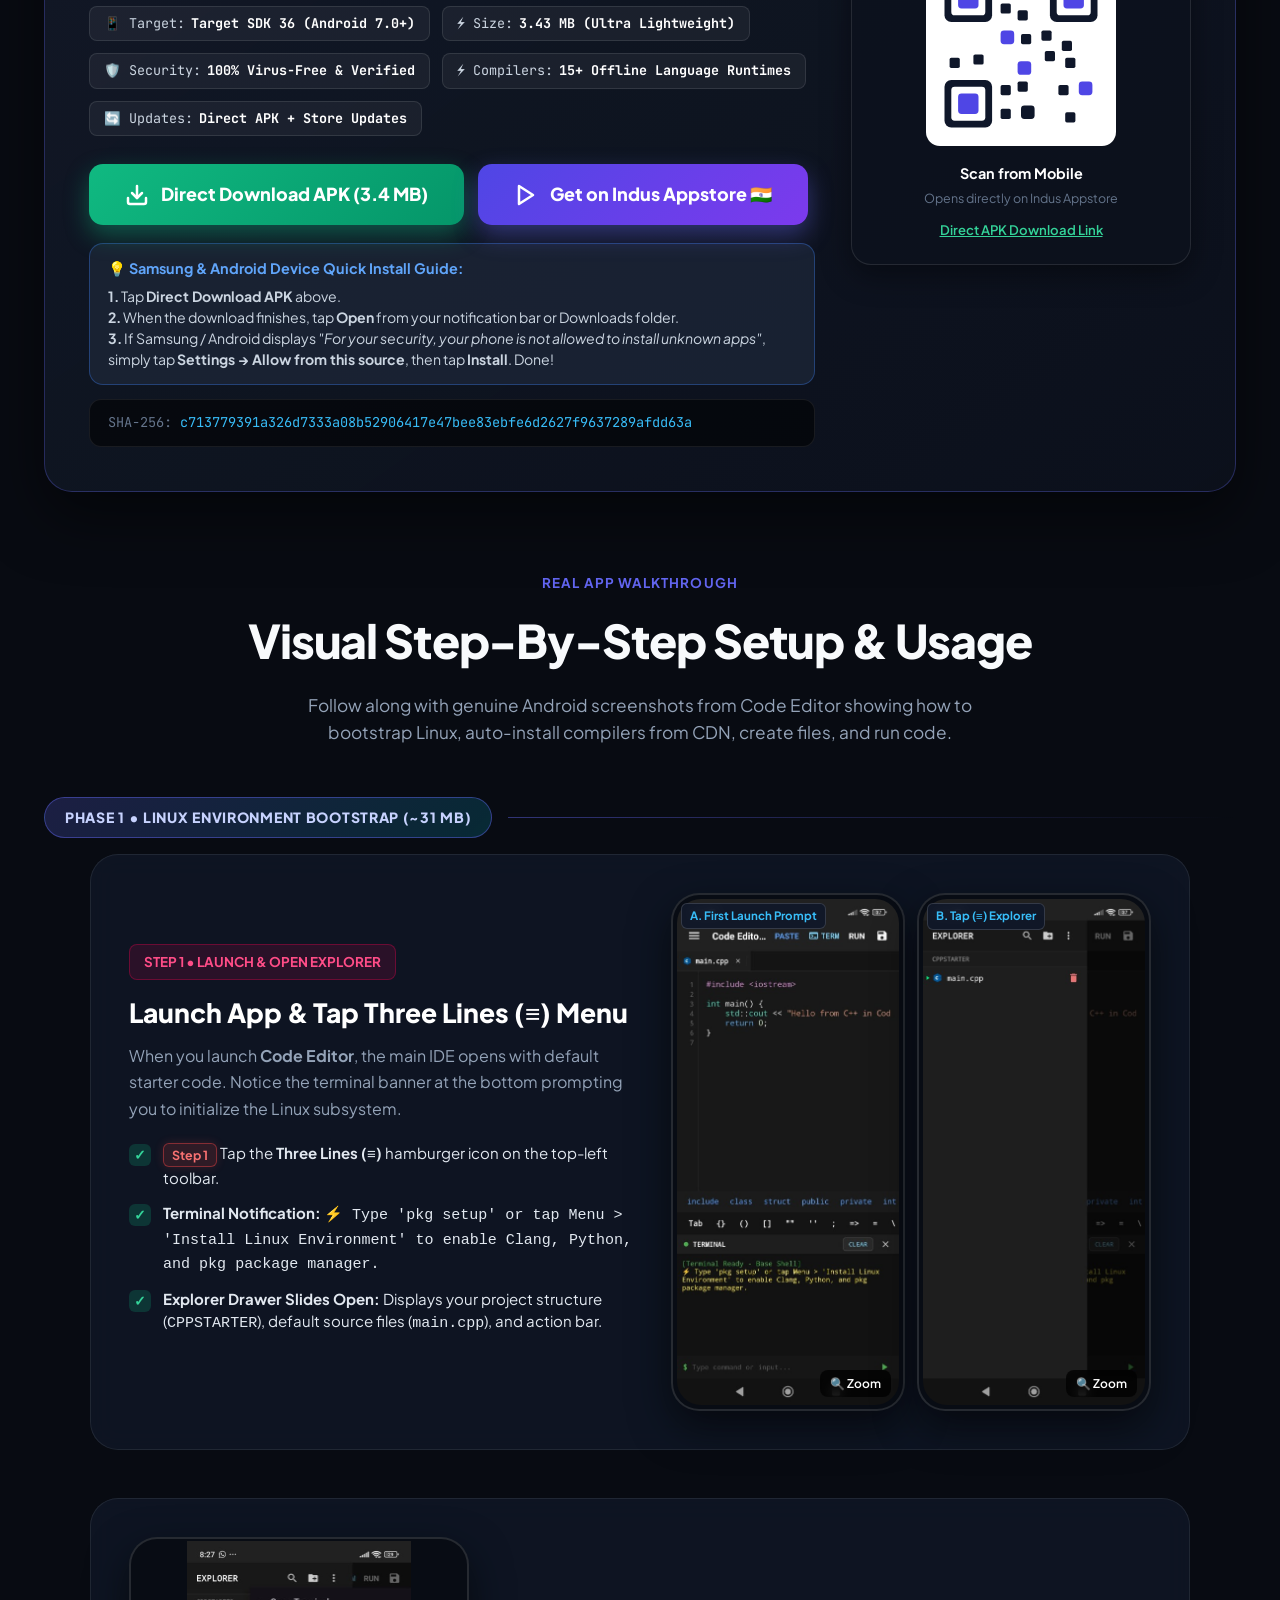
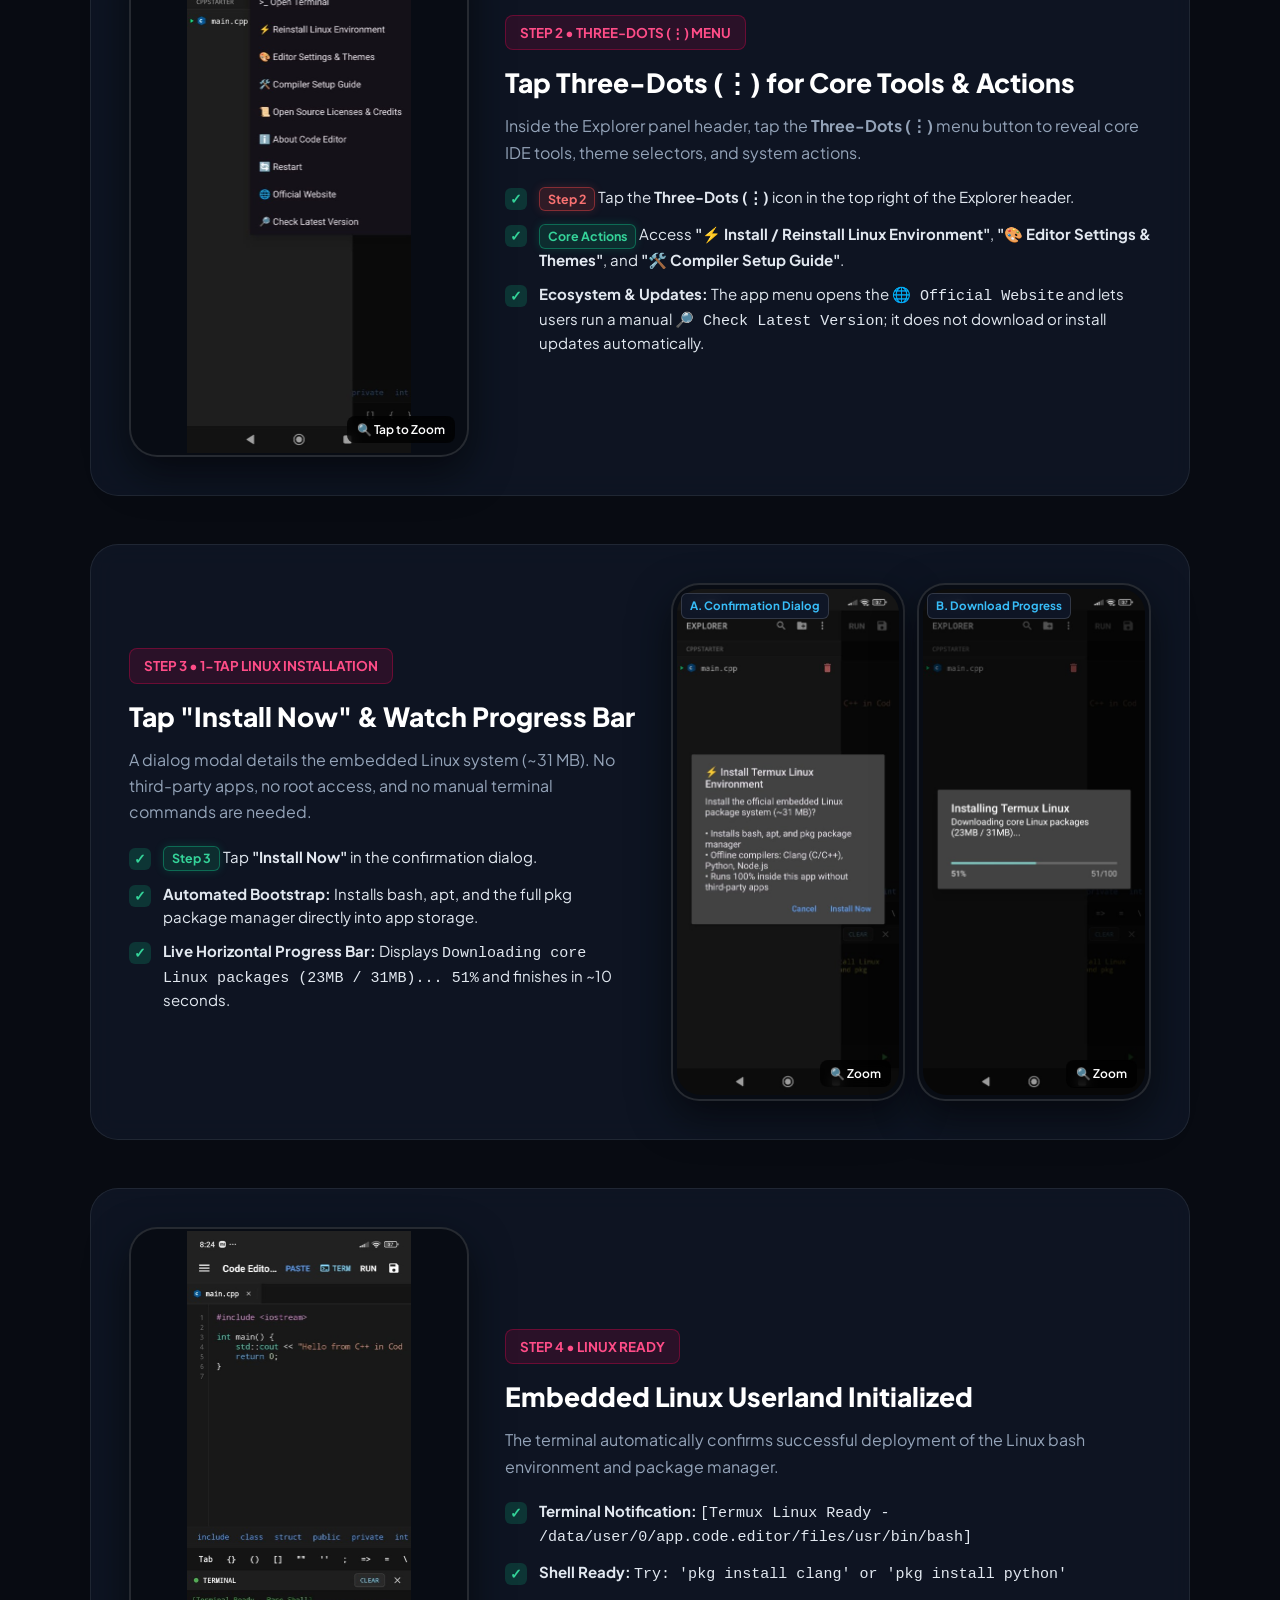
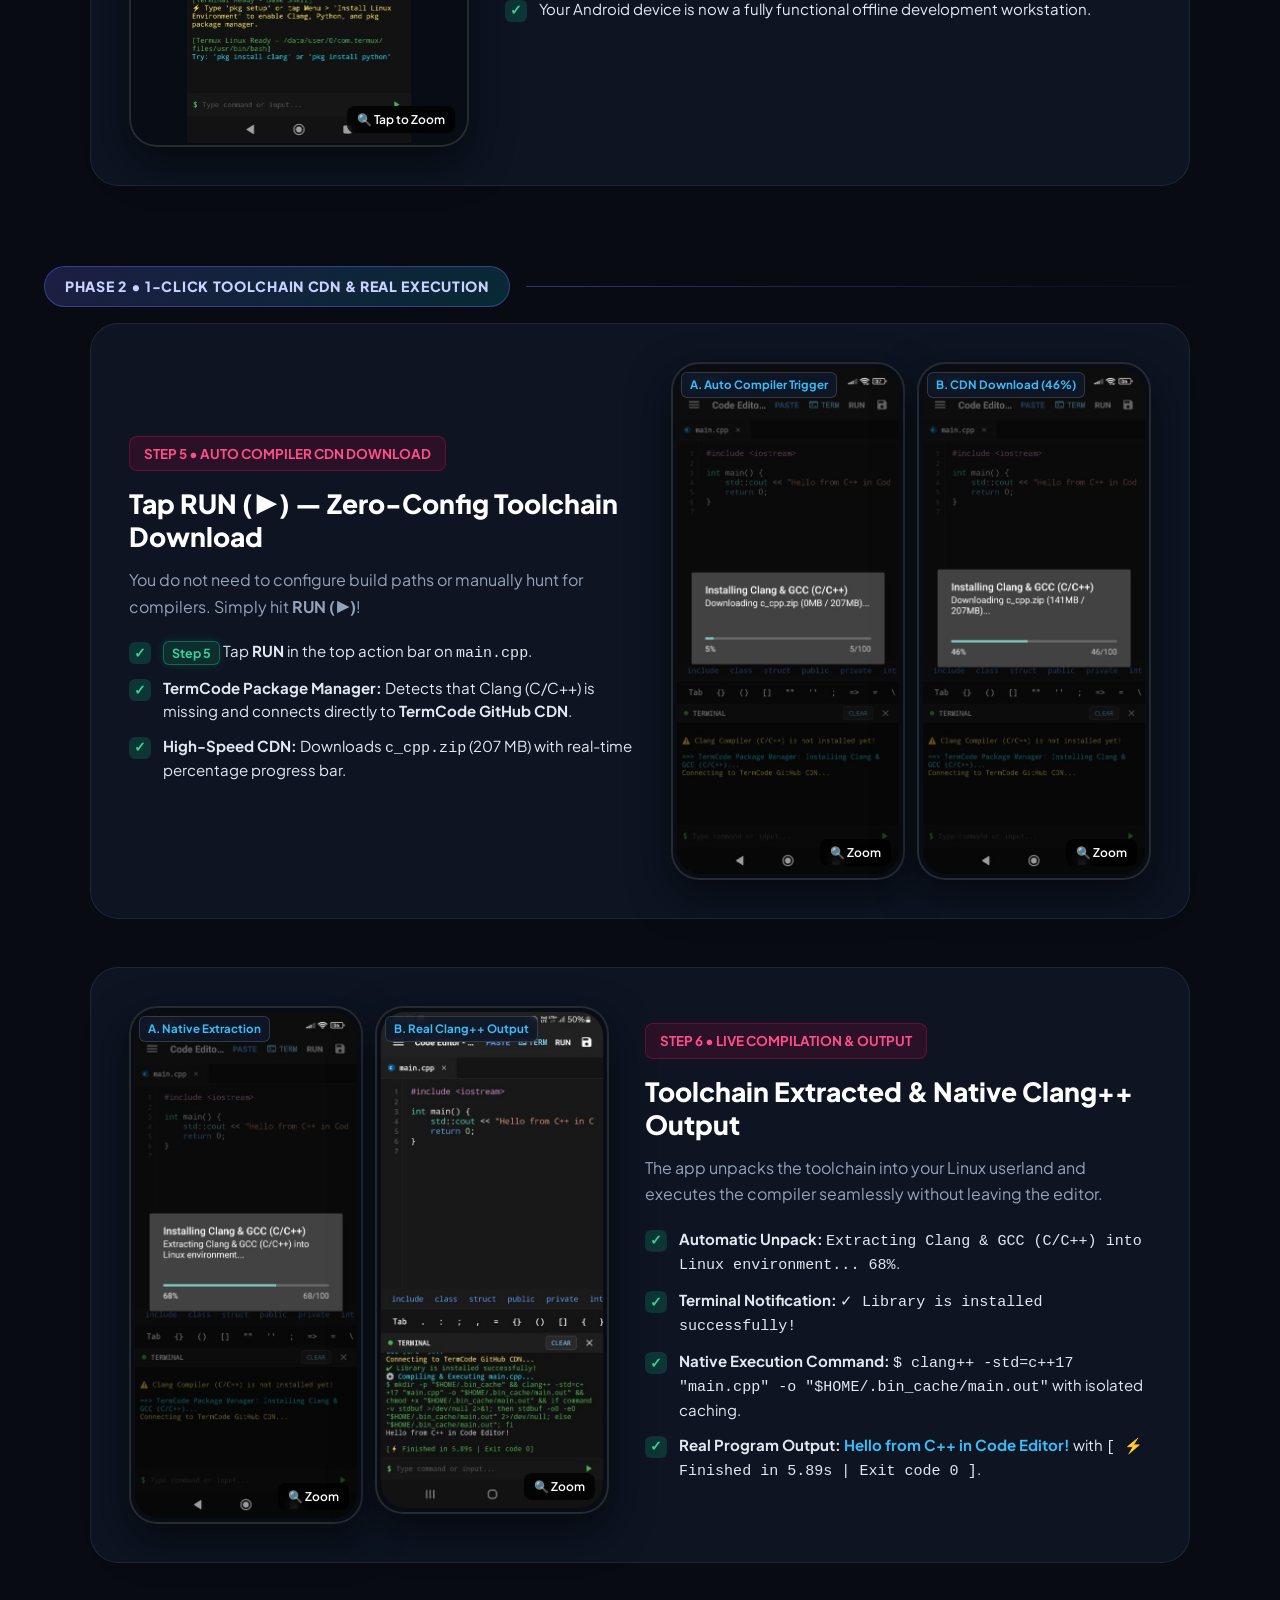
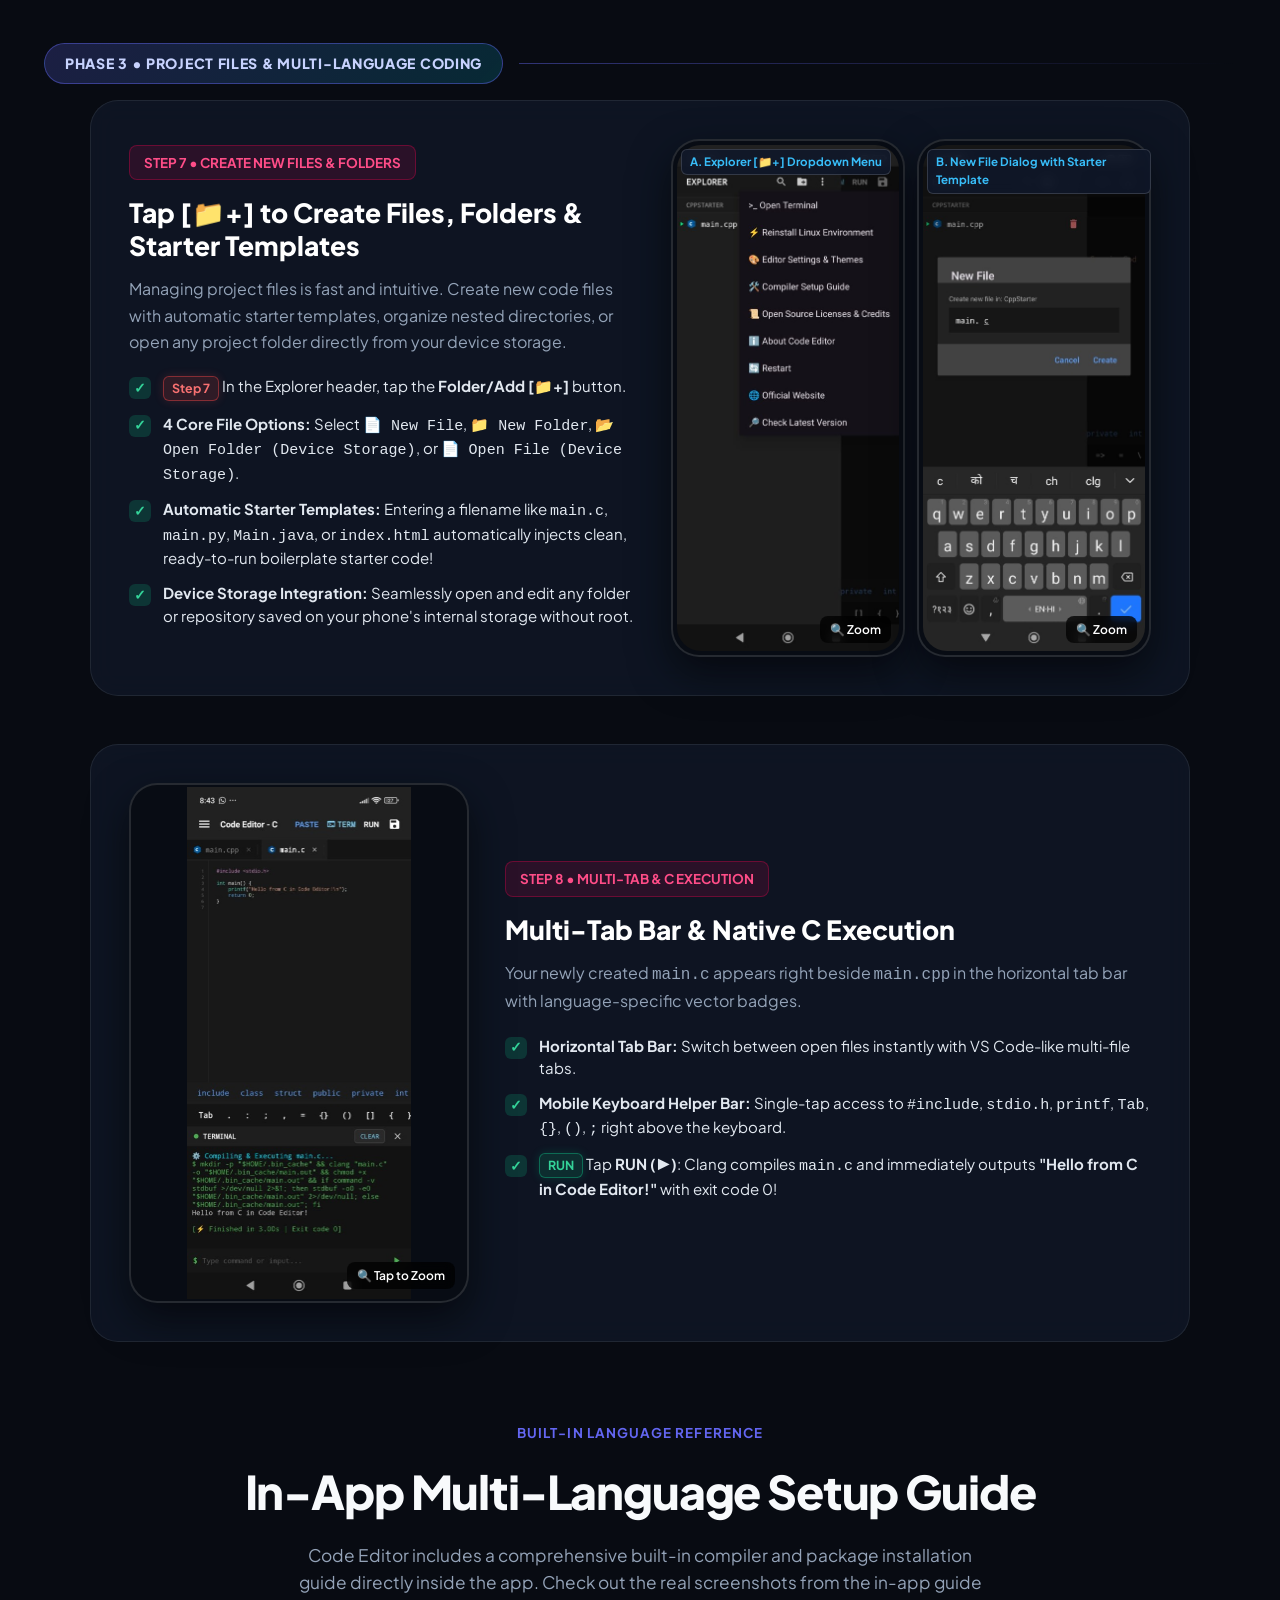
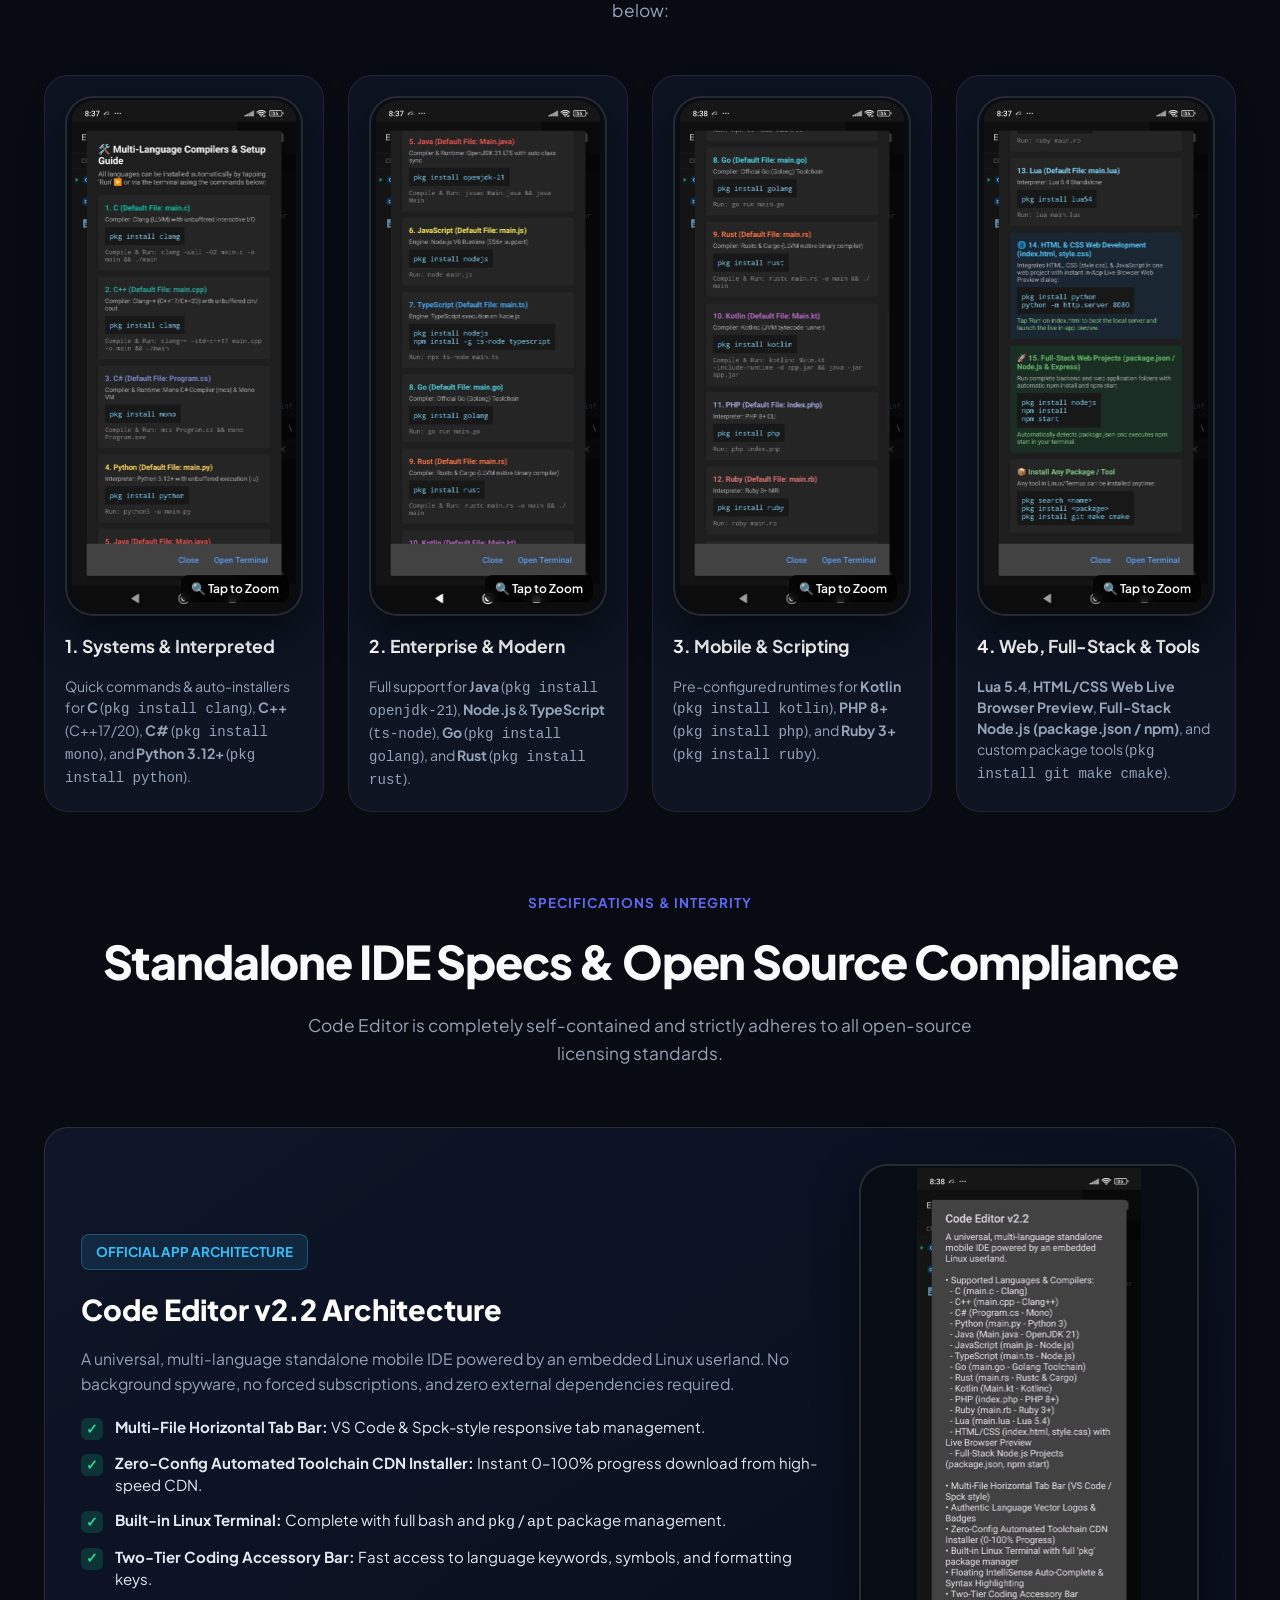
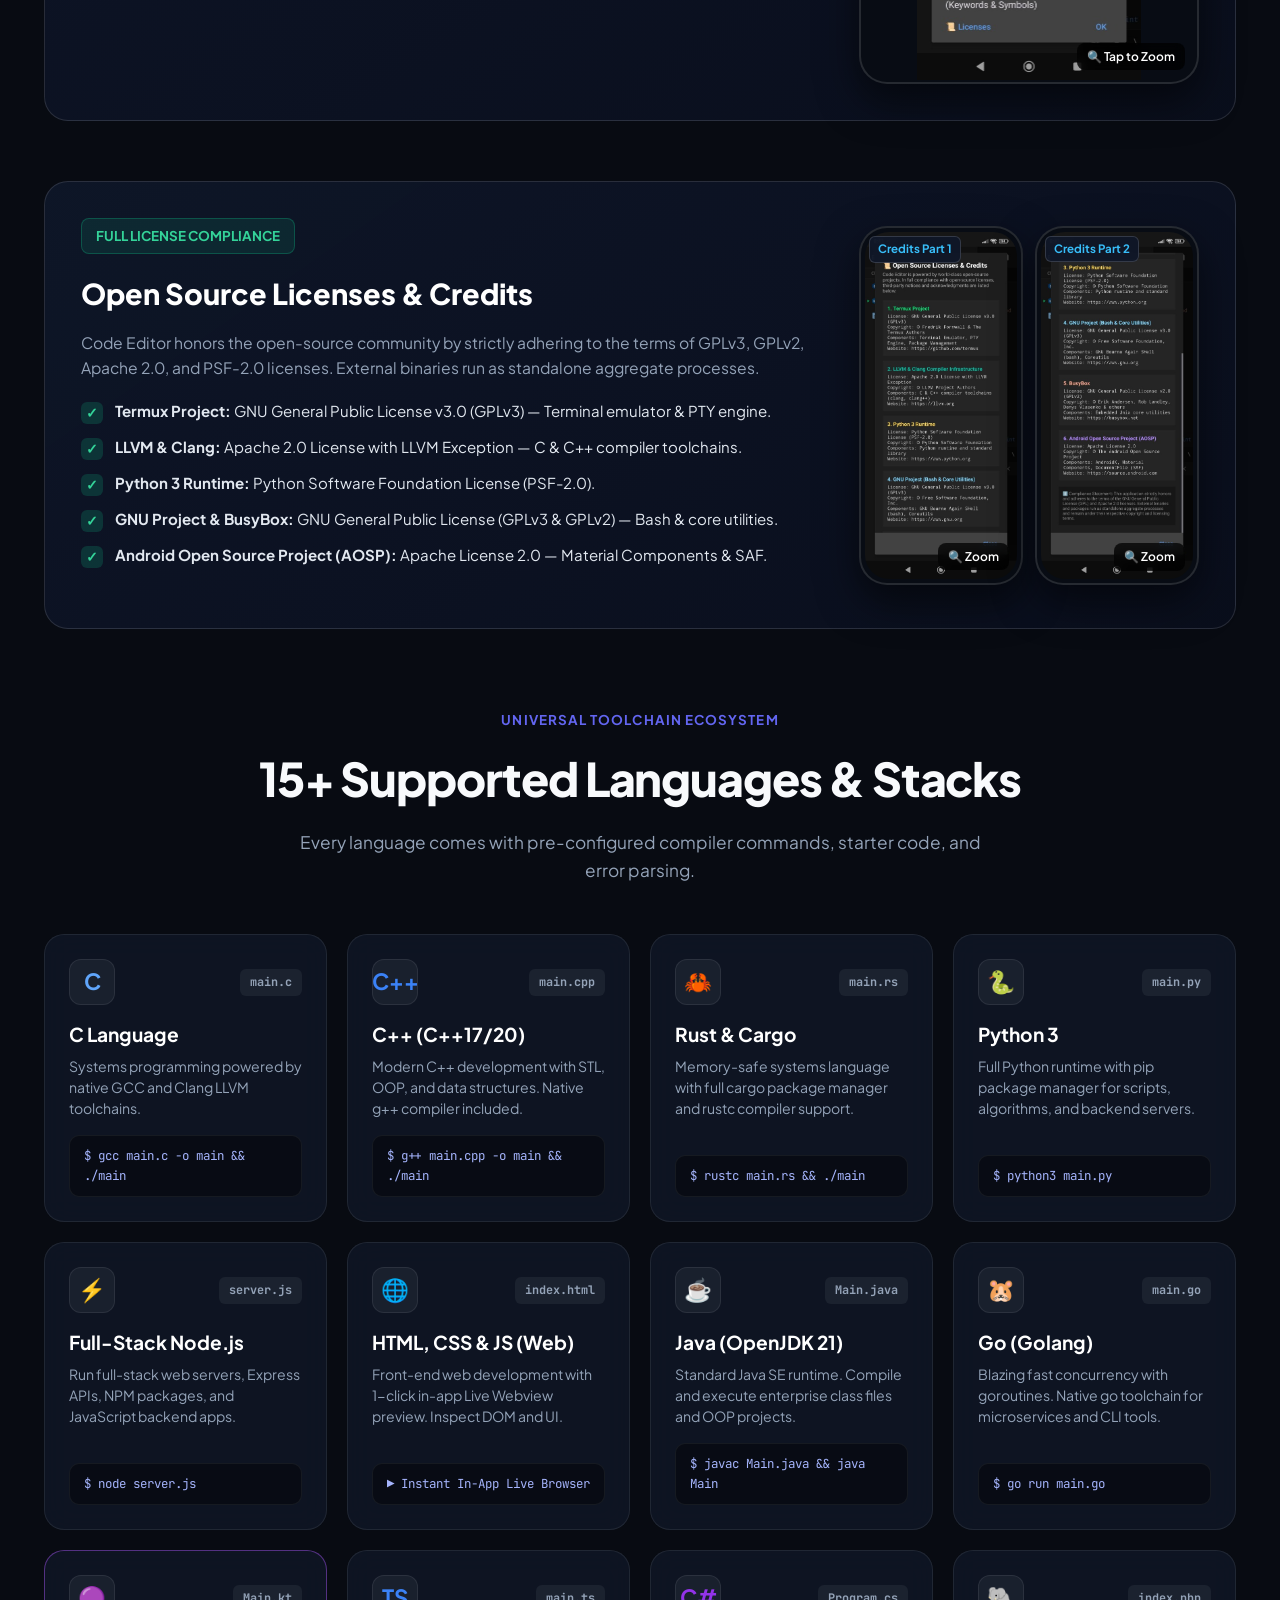
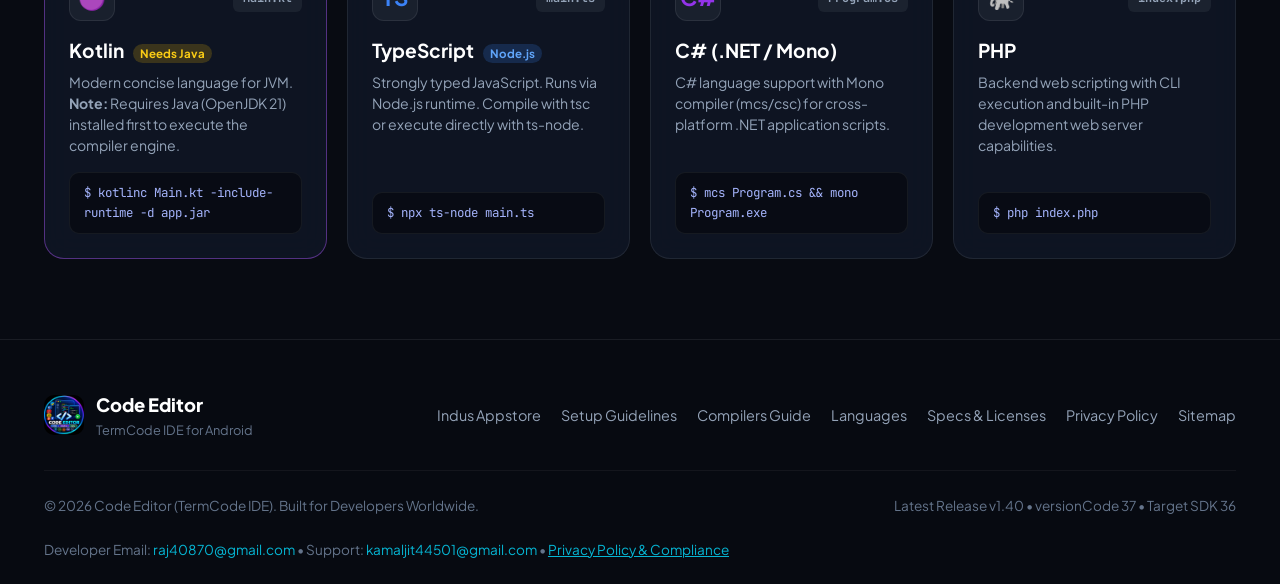
==== commit f89d6ec4: "feat(portal): add direct APK download buttons and Samsung installation guide" ====
--- a/index.html
+++ b/index.html
@@ -44,6 +44,7 @@
         </a>
 
         <ul class="nav-links">
+          <li><a href="#download">Download APK</a></li>
           <li><a href="#visual-guide">Setup Guide</a></li>
           <li><a href="#in-app-guide">Compilers</a></li>
           <li><a href="#languages">Languages</a></li>
@@ -51,9 +52,9 @@
         </ul>
 
         <div class="nav-actions">
-          <a href="https://www.phonepeappstore.com/apps/education/code-editor/app.code.editor/?page=details&id=app.code.editor" target="_blank" rel="noopener noreferrer" class="btn-nav-primary">
-            <svg width="18" height="18" viewBox="0 0 24 24" fill="none" stroke="currentColor" stroke-width="2.5" stroke-linecap="round" stroke-linejoin="round"><polygon points="5 3 19 12 5 21 5 3"></polygon></svg>
-            Indus Appstore 🇮🇳
+          <a href="apk/CodeEditor-latest.apk" download="CodeEditor-v1.40.apk" class="btn-nav-primary" style="background: linear-gradient(135deg, #10b981 0%, #059669 100%);">
+            <svg width="18" height="18" viewBox="0 0 24 24" fill="none" stroke="currentColor" stroke-width="2.5" stroke-linecap="round" stroke-linejoin="round"><path d="M21 15v4a2 2 0 0 1-2 2H5a2 2 0 0 1-2-2v-4"></path><polyline points="7 10 12 15 17 10"></polyline><line x1="12" y1="15" x2="12" y2="3"></line></svg>
+            Download APK
           </a>
         </div>
       </div>
@@ -63,6 +64,7 @@
   <!-- Mobile Horizontal Quick Scroll Bar -->
   <div class="mobile-subnav-wrapper">
     <div class="mobile-subnav">
+      <a href="apk/CodeEditor-latest.apk" download="CodeEditor-v1.40.apk" class="subnav-pill" style="border-color: #10b981; color: #34d399; font-weight: 700;">⚡ Direct APK (3.4 MB)</a>
       <a href="https://www.phonepeappstore.com/apps/education/code-editor/app.code.editor/?page=details&id=app.code.editor" target="_blank" rel="noopener noreferrer" class="subnav-pill">🇮🇳 Indus Appstore</a>
       <a href="#visual-guide" class="subnav-pill">📱 Visual Guide</a>
       <a href="#in-app-guide" class="subnav-pill">🛠️ 15+ Compilers</a>
@@ -92,9 +94,13 @@
       </p>
 
       <div class="hero-cta">
+        <a href="apk/CodeEditor-latest.apk" download="CodeEditor-v1.40.apk" class="btn-main btn-direct-hero" id="hero-direct-apk">
+          <svg width="22" height="22" viewBox="0 0 24 24" fill="none" stroke="currentColor" stroke-width="2.5" stroke-linecap="round" stroke-linejoin="round"><path d="M21 15v4a2 2 0 0 1-2 2H5a2 2 0 0 1-2-2v-4"></path><polyline points="7 10 12 15 17 10"></polyline><line x1="12" y1="15" x2="12" y2="3"></line></svg>
+          Direct Download APK (3.4 MB)
+        </a>
         <a href="https://www.phonepeappstore.com/apps/education/code-editor/app.code.editor/?page=details&id=app.code.editor" target="_blank" rel="noopener noreferrer" class="btn-main btn-download-hero">
           <svg width="22" height="22" viewBox="0 0 24 24" fill="none" stroke="currentColor" stroke-width="2.5" stroke-linecap="round" stroke-linejoin="round"><polygon points="5 3 19 12 5 21 5 3"></polygon></svg>
-          Get it on Indus Appstore 🇮🇳
+          Get on Indus Appstore 🇮🇳
         </a>
         <a href="#visual-guide" class="btn-main btn-secondary-hero">
           <svg width="20" height="20" viewBox="0 0 24 24" fill="none" stroke="currentColor" stroke-width="2" stroke-linecap="round" stroke-linejoin="round"><circle cx="12" cy="12" r="10"></circle><polygon points="10 8 16 12 10 16 10 8"></polygon></svg>
@@ -155,35 +161,51 @@
     </section>
 
     <!-- Download Portal -->
-        <!-- Download Portal -->
     <section class="download-portal" id="download">
       <div class="portal-grid">
         <div class="portal-info">
-          <span class="portal-tag">Official Store Release 🇮🇳</span>
-          <h2 class="portal-title">Get Code Editor on Indus Appstore</h2>
+          <span class="portal-tag">Official Download Hub 🚀</span>
+          <h2 class="portal-title">Get CodeEditor IDE for Android</h2>
           <p class="portal-desc">
-            CodeEditor IDE (TermCode) is now officially published on <strong>Indus Appstore</strong> (Made in India by PhonePe). Install verified &amp; secure packages with seamless automatic updates directly on your Android phone.
+            Download the signed release package directly to your phone or install via <strong>Indus Appstore</strong> (Made in India by PhonePe). Works smoothly on all Samsung, Xiaomi, OnePlus, Vivo, Oppo, Realme, and Google Pixel devices without root.
           </p>
 
           <div class="meta-pills">
-            <div class="meta-pill"><span>🏪 Store:</span> <strong>Indus Appstore (PhonePe)</strong></div>
-            <div class="meta-pill"><span>🏷️ Title:</span> <strong>CodeEditor IDE - Mobile Coding</strong></div>
-            <div class="meta-pill"><span>🆔 Package:</span> <strong>app.code.editor</strong></div>
+            <div class="meta-pill"><span>🏷️ Version:</span> <strong>v1.40 (versionCode 37)</strong></div>
+            <div class="meta-pill"><span>📦 Package:</span> <strong>app.code.editor</strong></div>
             <div class="meta-pill"><span>📱 Target:</span> <strong>Target SDK 36 (Android 7.0+)</strong></div>
-            <div class="meta-pill"><span>🛡️ Security:</span> <strong>Indus Store Verified &amp; 100% Safe</strong></div>
+            <div class="meta-pill"><span>⚡ Size:</span> <strong>3.43 MB (Ultra Lightweight)</strong></div>
+            <div class="meta-pill"><span>🛡️ Security:</span> <strong>100% Virus-Free &amp; Verified</strong></div>
             <div class="meta-pill"><span>⚡ Compilers:</span> <strong>15+ Offline Language Runtimes</strong></div>
-            <div class="meta-pill"><span>🔄 Updates:</span> <strong>Official Store Auto-Updates</strong></div>
-          </div>
-
+            <div class="meta-pill"><span>🔄 Updates:</span> <strong>Direct APK + Store Updates</strong></div>
+          </div>
+
+          <!-- Dual Download Buttons Group -->
           <div class="download-buttons-group">
-            <a href="https://www.phonepeappstore.com/apps/education/code-editor/app.code.editor/?page=details&id=app.code.editor" target="_blank" rel="noopener noreferrer" class="btn-big-download">
+            <a href="apk/CodeEditor-latest.apk" download="CodeEditor-v1.40.apk" class="btn-big-download" id="portal-direct-apk">
+              <svg width="24" height="24" viewBox="0 0 24 24" fill="none" stroke="currentColor" stroke-width="2.5" stroke-linecap="round" stroke-linejoin="round"><path d="M21 15v4a2 2 0 0 1-2 2H5a2 2 0 0 1-2-2v-4"></path><polyline points="7 10 12 15 17 10"></polyline><line x1="12" y1="15" x2="12" y2="3"></line></svg>
+              Direct Download APK (3.4 MB)
+            </a>
+            <a href="https://www.phonepeappstore.com/apps/education/code-editor/app.code.editor/?page=details&id=app.code.editor" target="_blank" rel="noopener noreferrer" class="btn-big-download btn-store-alt">
               <svg width="24" height="24" viewBox="0 0 24 24" fill="none" stroke="currentColor" stroke-width="2.5" stroke-linecap="round" stroke-linejoin="round"><polygon points="5 3 19 12 5 21 5 3"></polygon></svg>
-              Open Indus Appstore &amp; Install 🚀
+              Get on Indus Appstore 🇮🇳
             </a>
           </div>
 
+          <!-- Samsung & Android Quick Installation Guide Tip -->
+          <div class="samsung-tip-box" style="margin-top: 18px; padding: 14px 18px; background: rgba(30, 41, 59, 0.7); border: 1px solid rgba(59, 130, 246, 0.35); border-radius: 14px; font-size: 0.9rem; line-height: 1.5; color: #cbd5e1;">
+            <div style="display: flex; align-items: center; gap: 8px; margin-bottom: 6px; color: #60a5fa; font-weight: 700;">
+              <span>💡 Samsung &amp; Android Device Quick Install Guide:</span>
+            </div>
+            <div style="font-size: 0.88rem;">
+              <strong>1.</strong> Tap <strong>Direct Download APK</strong> above.<br/>
+              <strong>2.</strong> When the download finishes, tap <strong>Open</strong> from your notification bar or Downloads folder.<br/>
+              <strong>3.</strong> If Samsung / Android displays <em>"For your security, your phone is not allowed to install unknown apps"</em>, simply tap <strong>Settings &rarr; Allow from this source</strong>, then tap <strong>Install</strong>. Done!
+            </div>
+          </div>
+
           <div class="code-cmd-box" style="margin-top: 14px;">
-            <span class="prompt">Official Store Link:</span>https://www.phonepeappstore.com/apps/education/code-editor/app.code.editor/?page=details&id=app.code.editor
+            <span class="prompt">SHA-256:</span>c713779391a326d7333a08b52906417e47bee83ebfe6d2627f9637289afdd63a
           </div>
         </div>
 
@@ -226,6 +248,9 @@
             </div>
             <div class="qr-label">Scan from Mobile</div>
             <div class="qr-hint">Opens directly on Indus Appstore</div>
+            <div style="margin-top: 10px; font-size: 0.82rem; color: #94a3b8;">
+              <a href="apk/CodeEditor-latest.apk" download="CodeEditor-v1.40.apk" style="color: #34d399; font-weight: 600; text-decoration: underline;">Direct APK Download Link</a>
+            </div>
           </a>
         </div>
       </div>
--- a/css/style.css
+++ b/css/style.css
@@ -331,6 +331,18 @@
   box-shadow: 0 14px 40px rgba(99, 102, 241, 0.65);
 }
 
+.btn-direct-hero {
+  background: linear-gradient(135deg, #10b981 0%, #059669 100%);
+  color: #ffffff;
+  box-shadow: 0 10px 30px rgba(16, 185, 129, 0.5), inset 0 1px 1px rgba(255, 255, 255, 0.3);
+  border: 1px solid rgba(255, 255, 255, 0.2);
+}
+
+.btn-direct-hero:hover {
+  transform: translateY(-2px);
+  box-shadow: 0 14px 40px rgba(16, 185, 129, 0.65);
+}
+
 .btn-secondary-hero {
   background: rgba(255, 255, 255, 0.05);
   color: var(--text-main);
@@ -483,6 +495,15 @@
 .btn-big-download:hover {
   transform: translateY(-2px);
   box-shadow: 0 14px 35px rgba(16, 185, 129, 0.55);
+}
+
+.btn-store-alt {
+  background: linear-gradient(135deg, #4f46e5 0%, #7c3aed 100%);
+  box-shadow: 0 10px 25px rgba(99, 102, 241, 0.4);
+}
+
+.btn-store-alt:hover {
+  box-shadow: 0 14px 35px rgba(99, 102, 241, 0.55);
 }
 
 .qr-card {
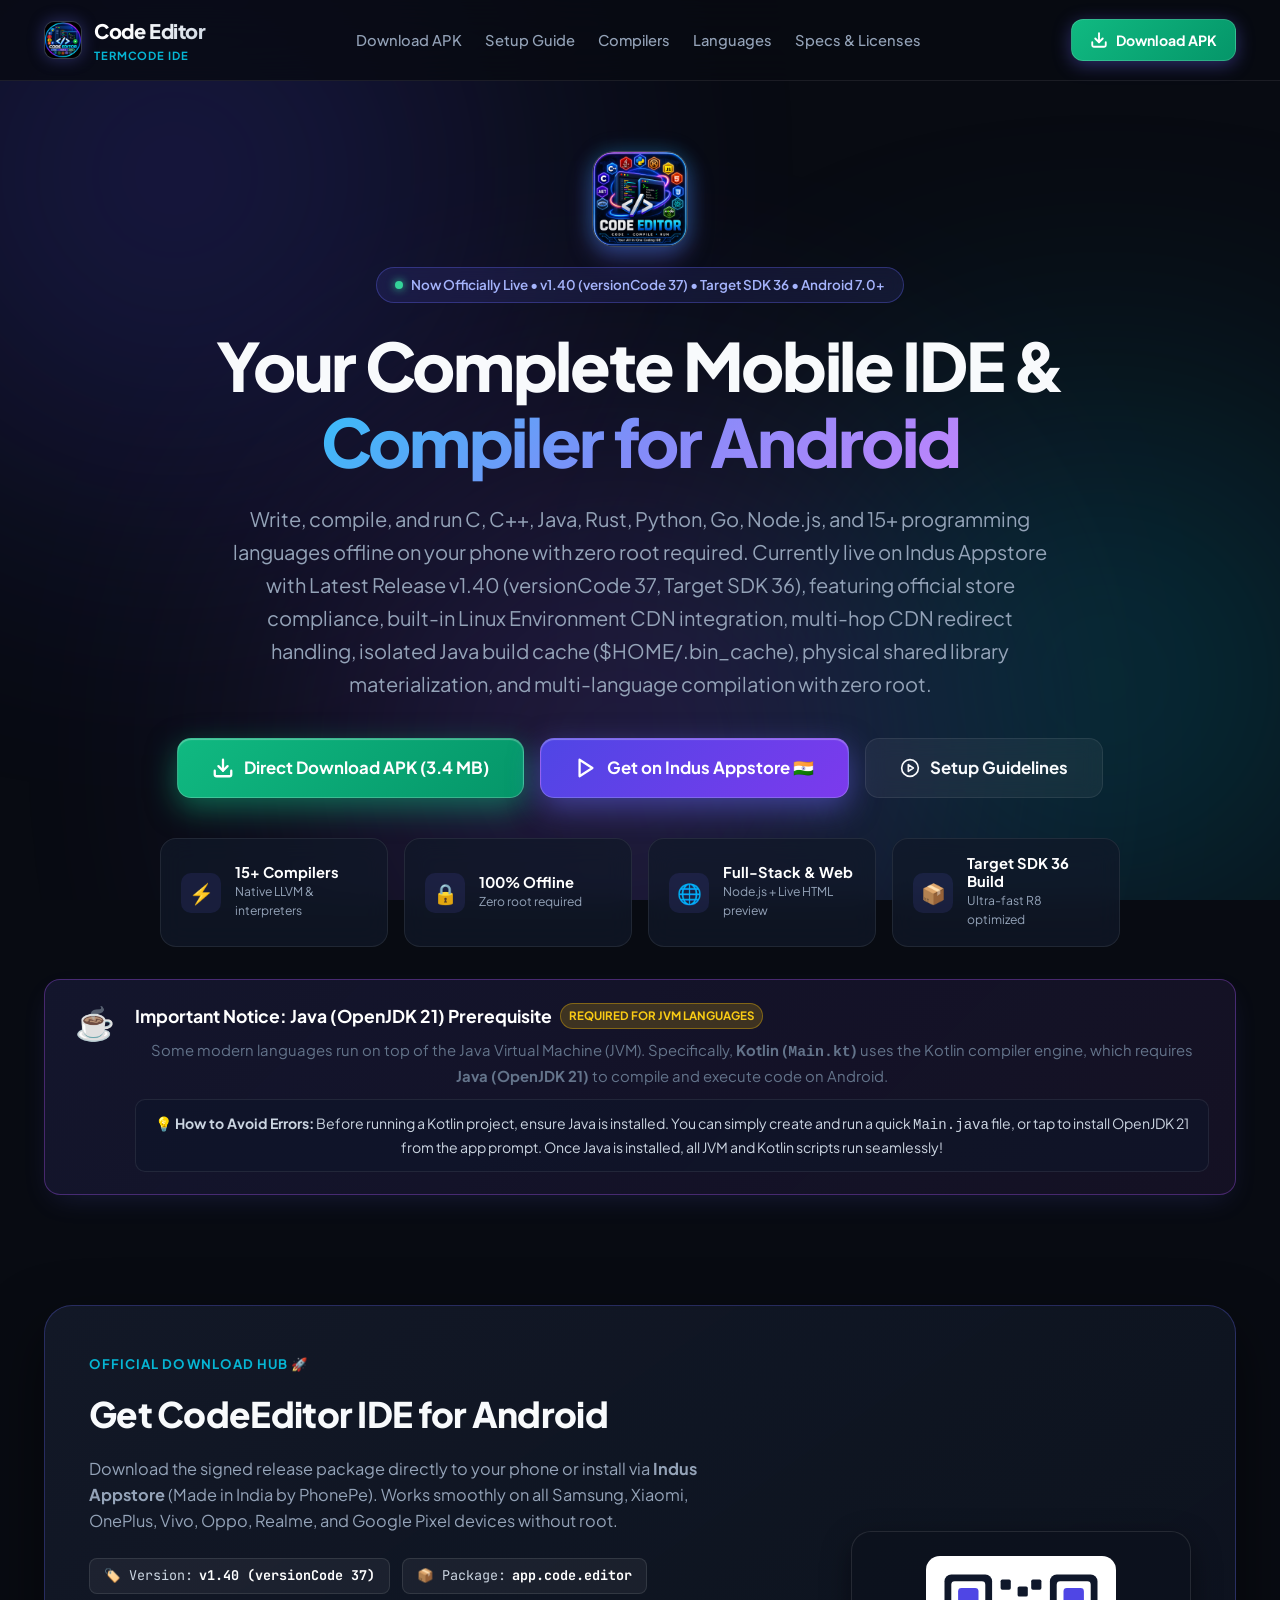
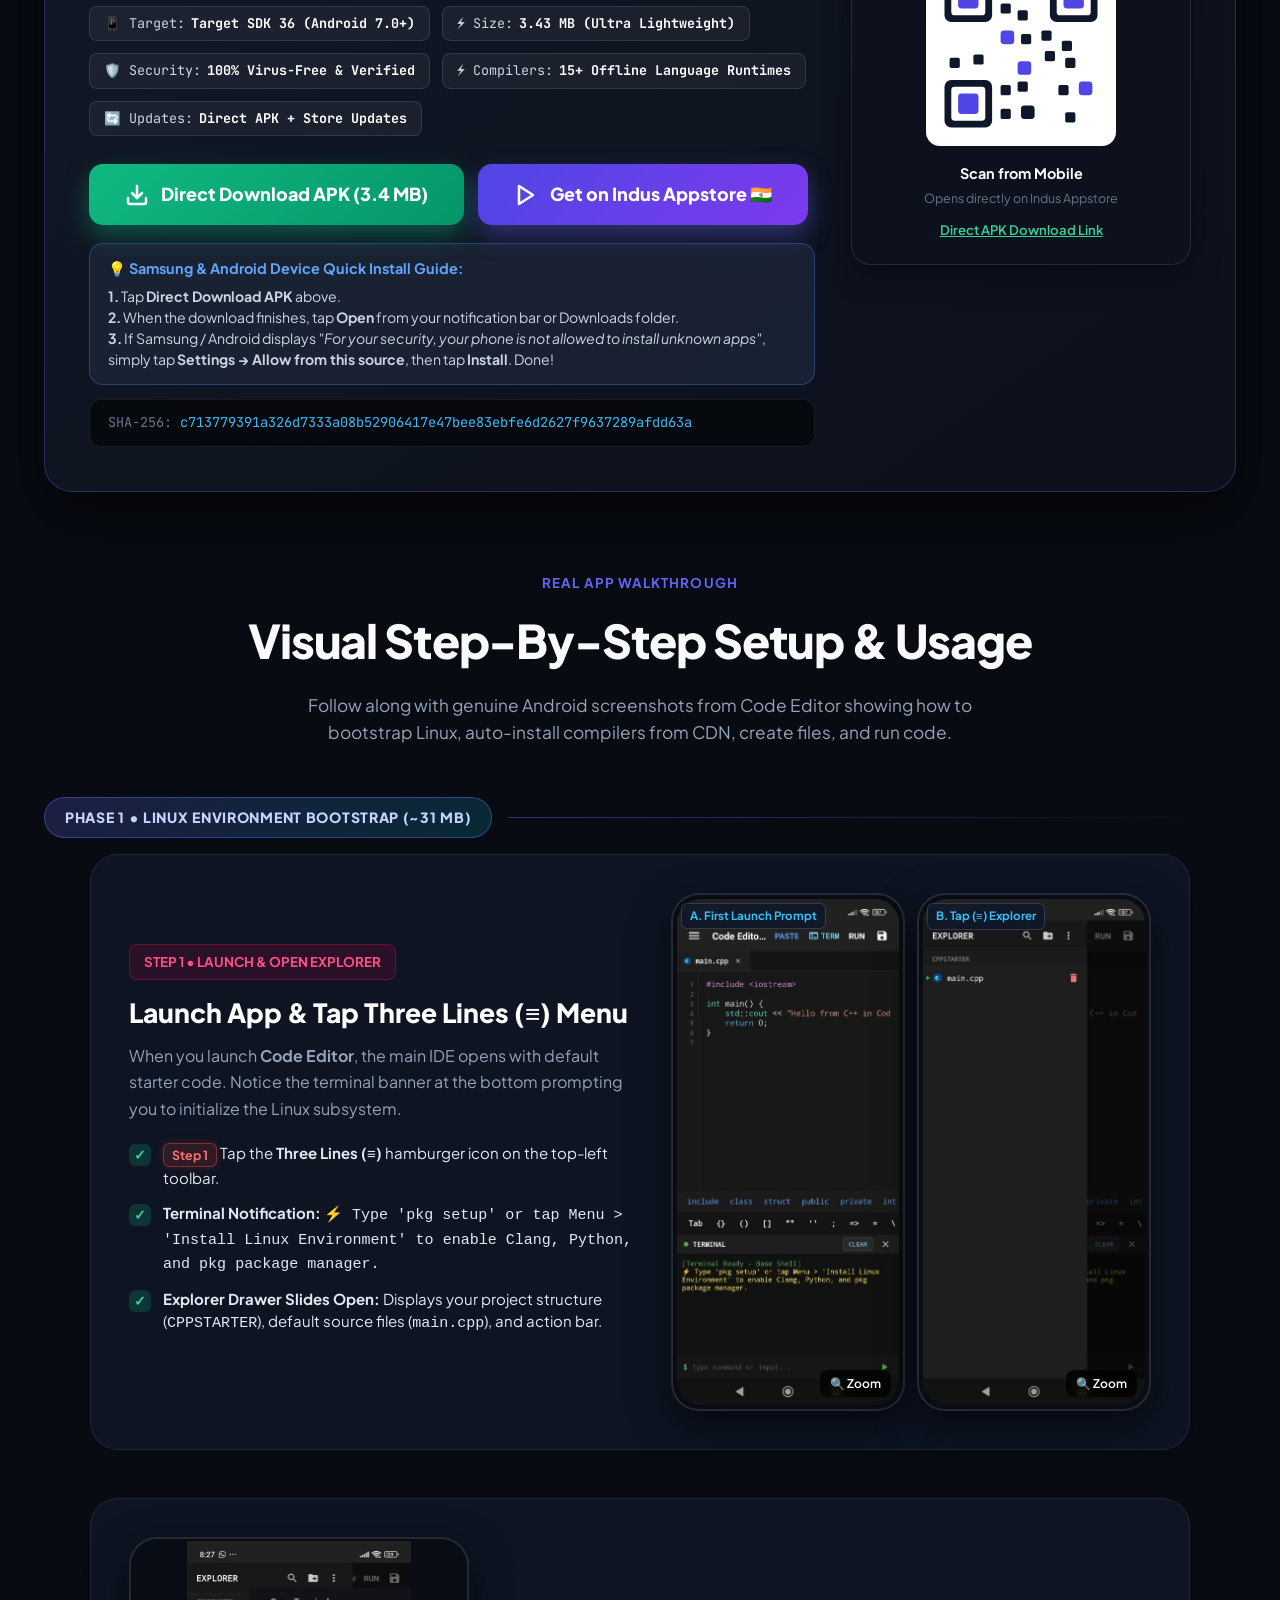
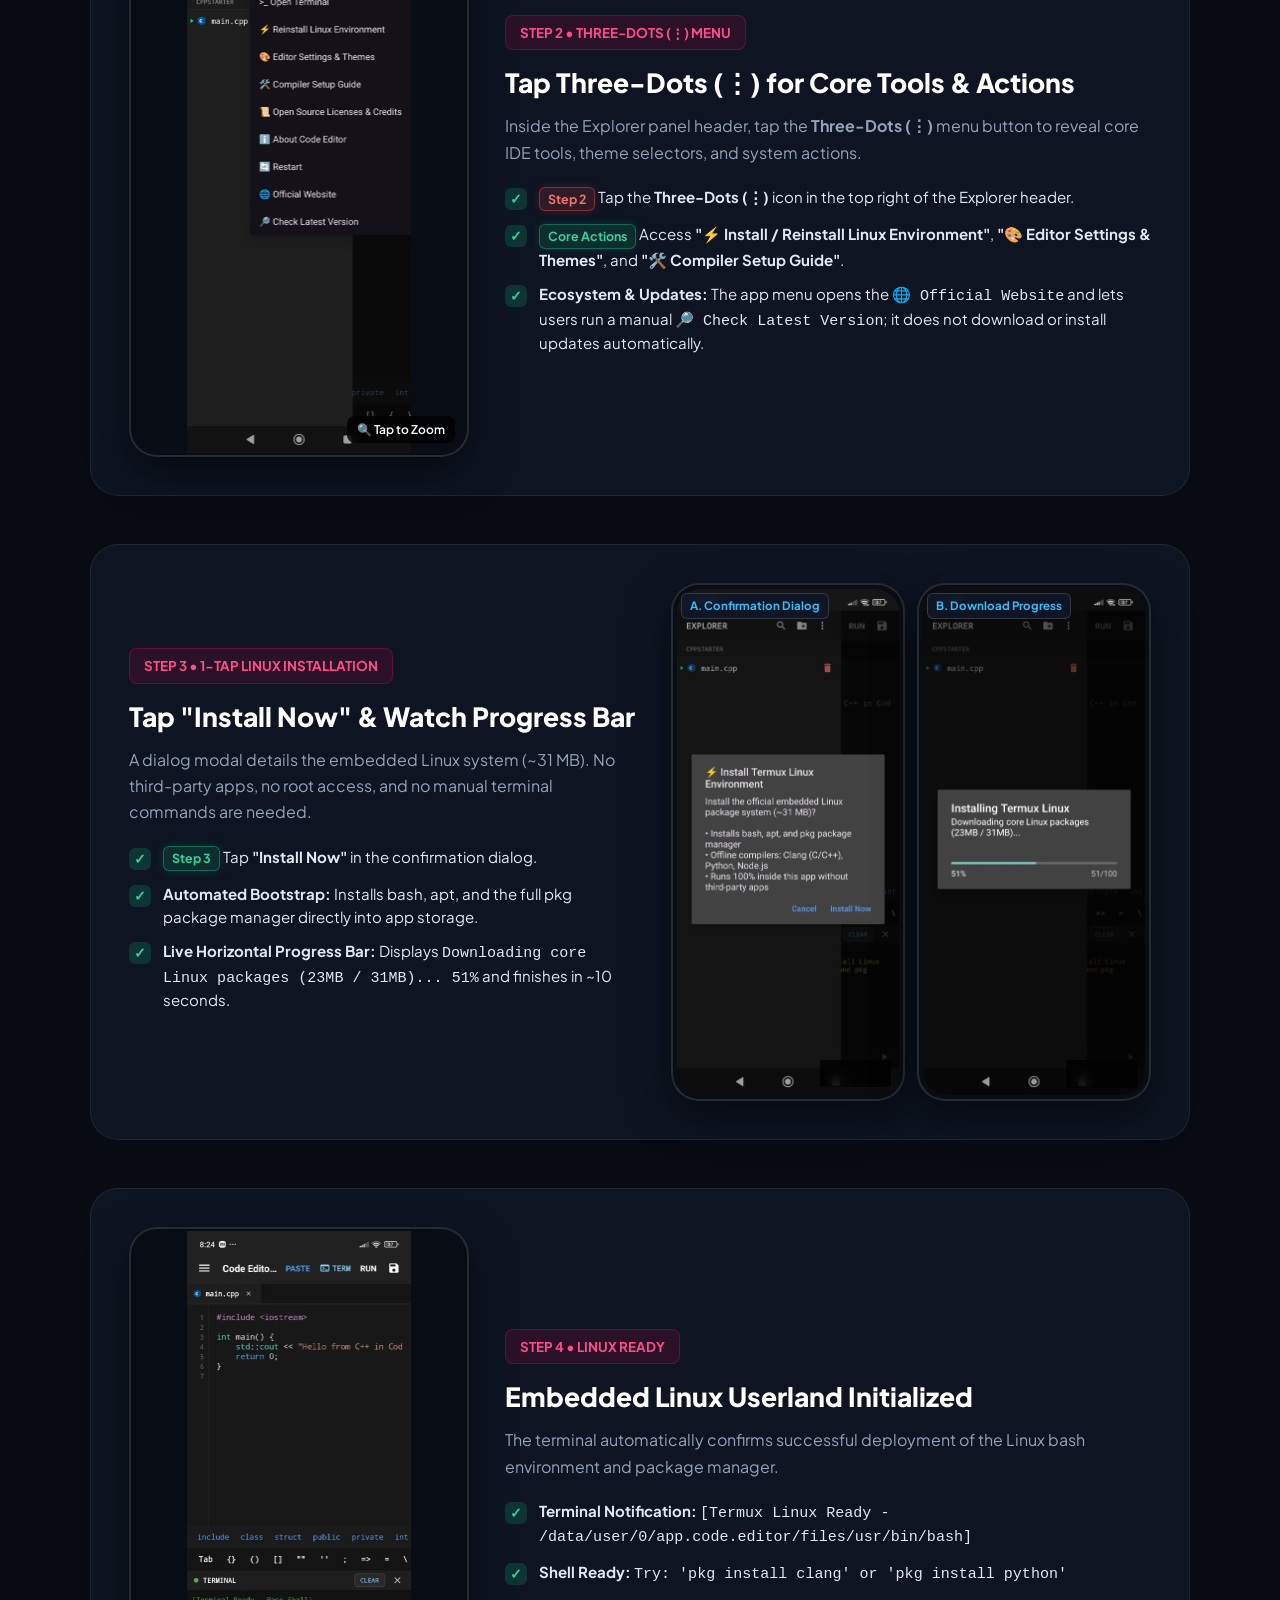
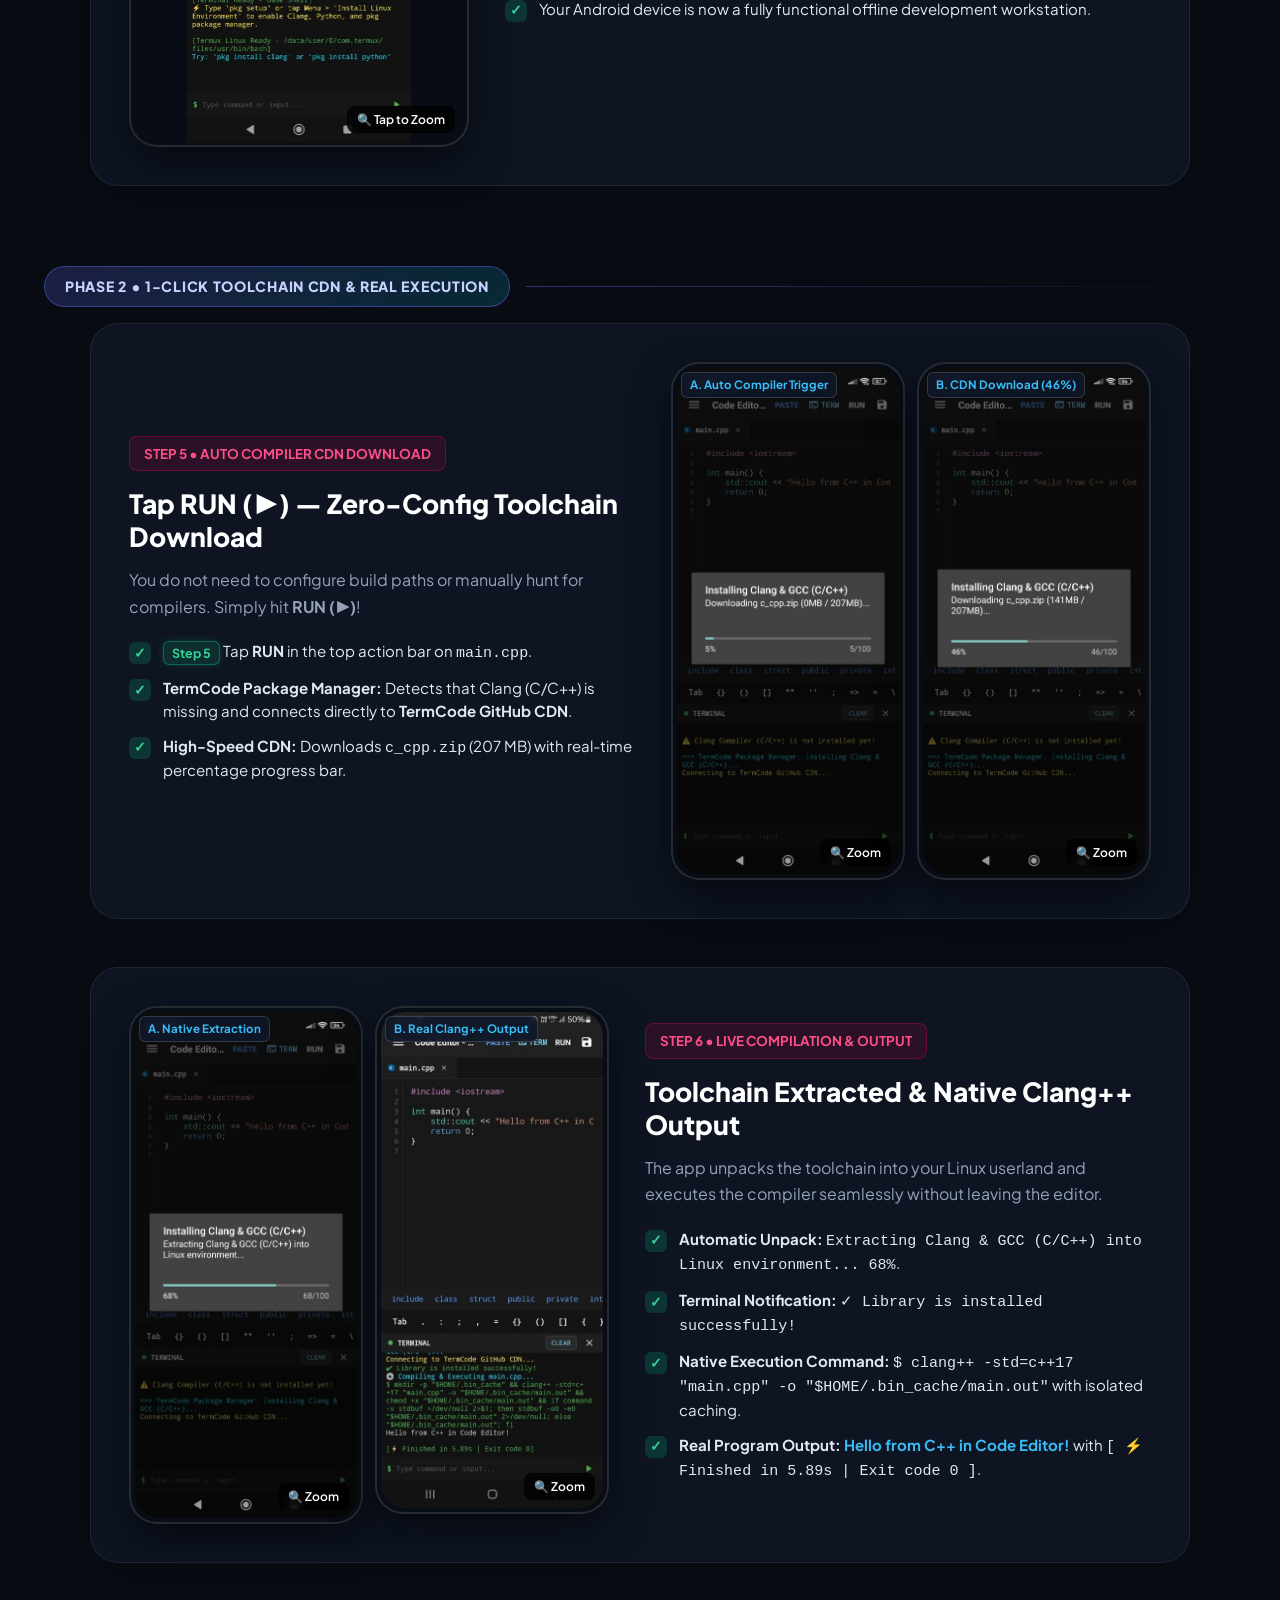
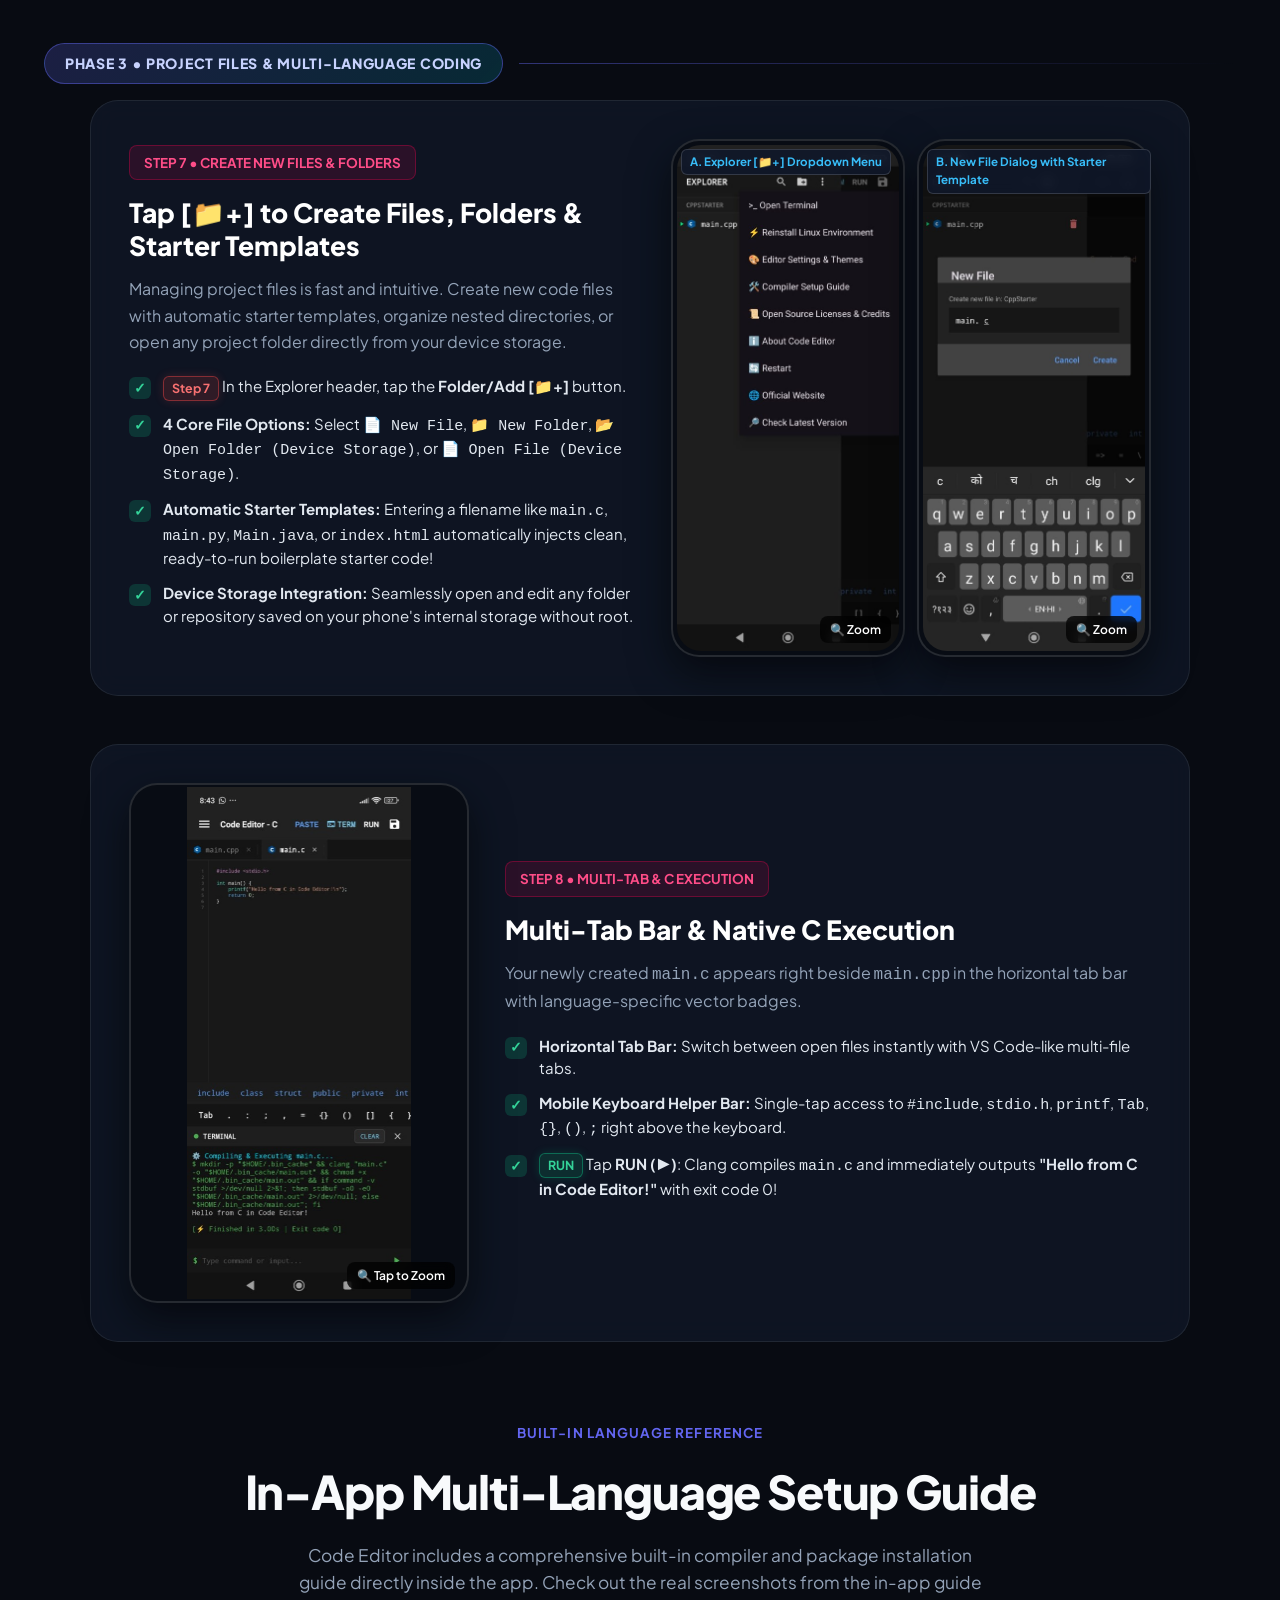
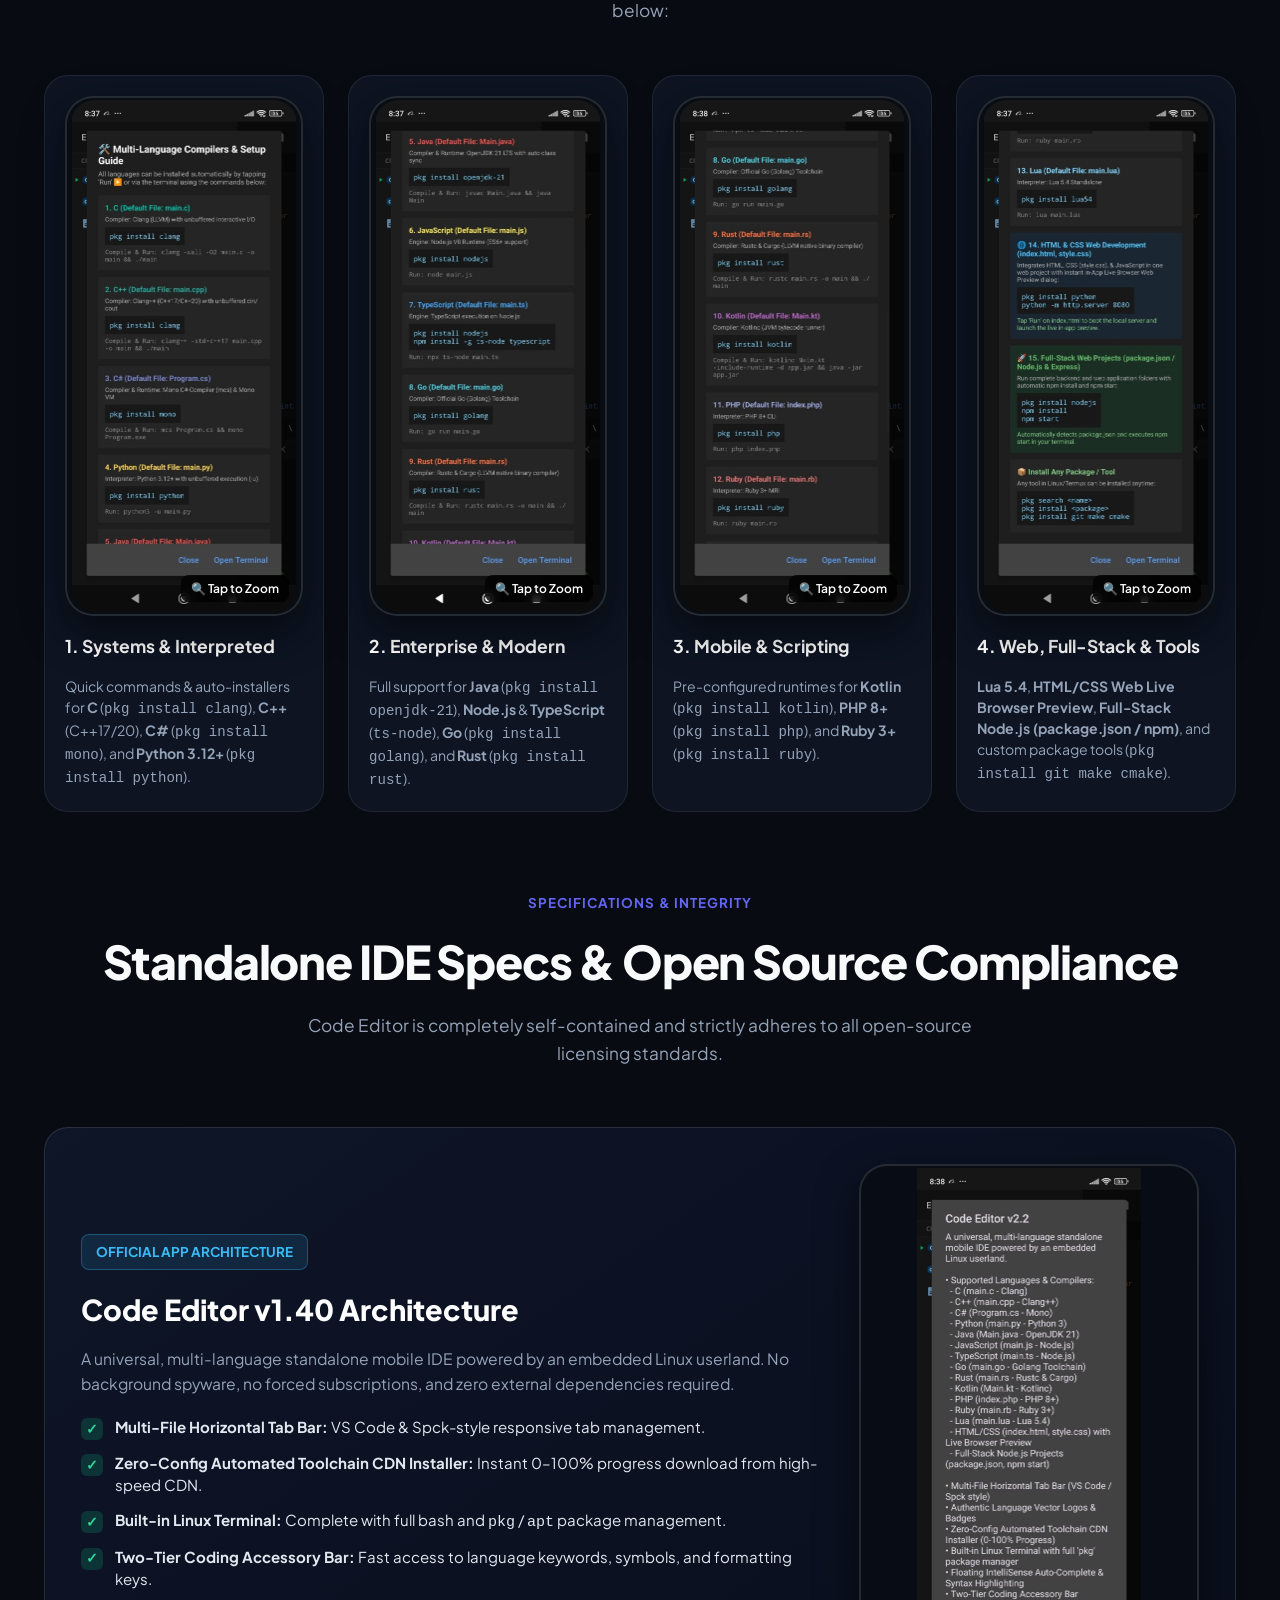
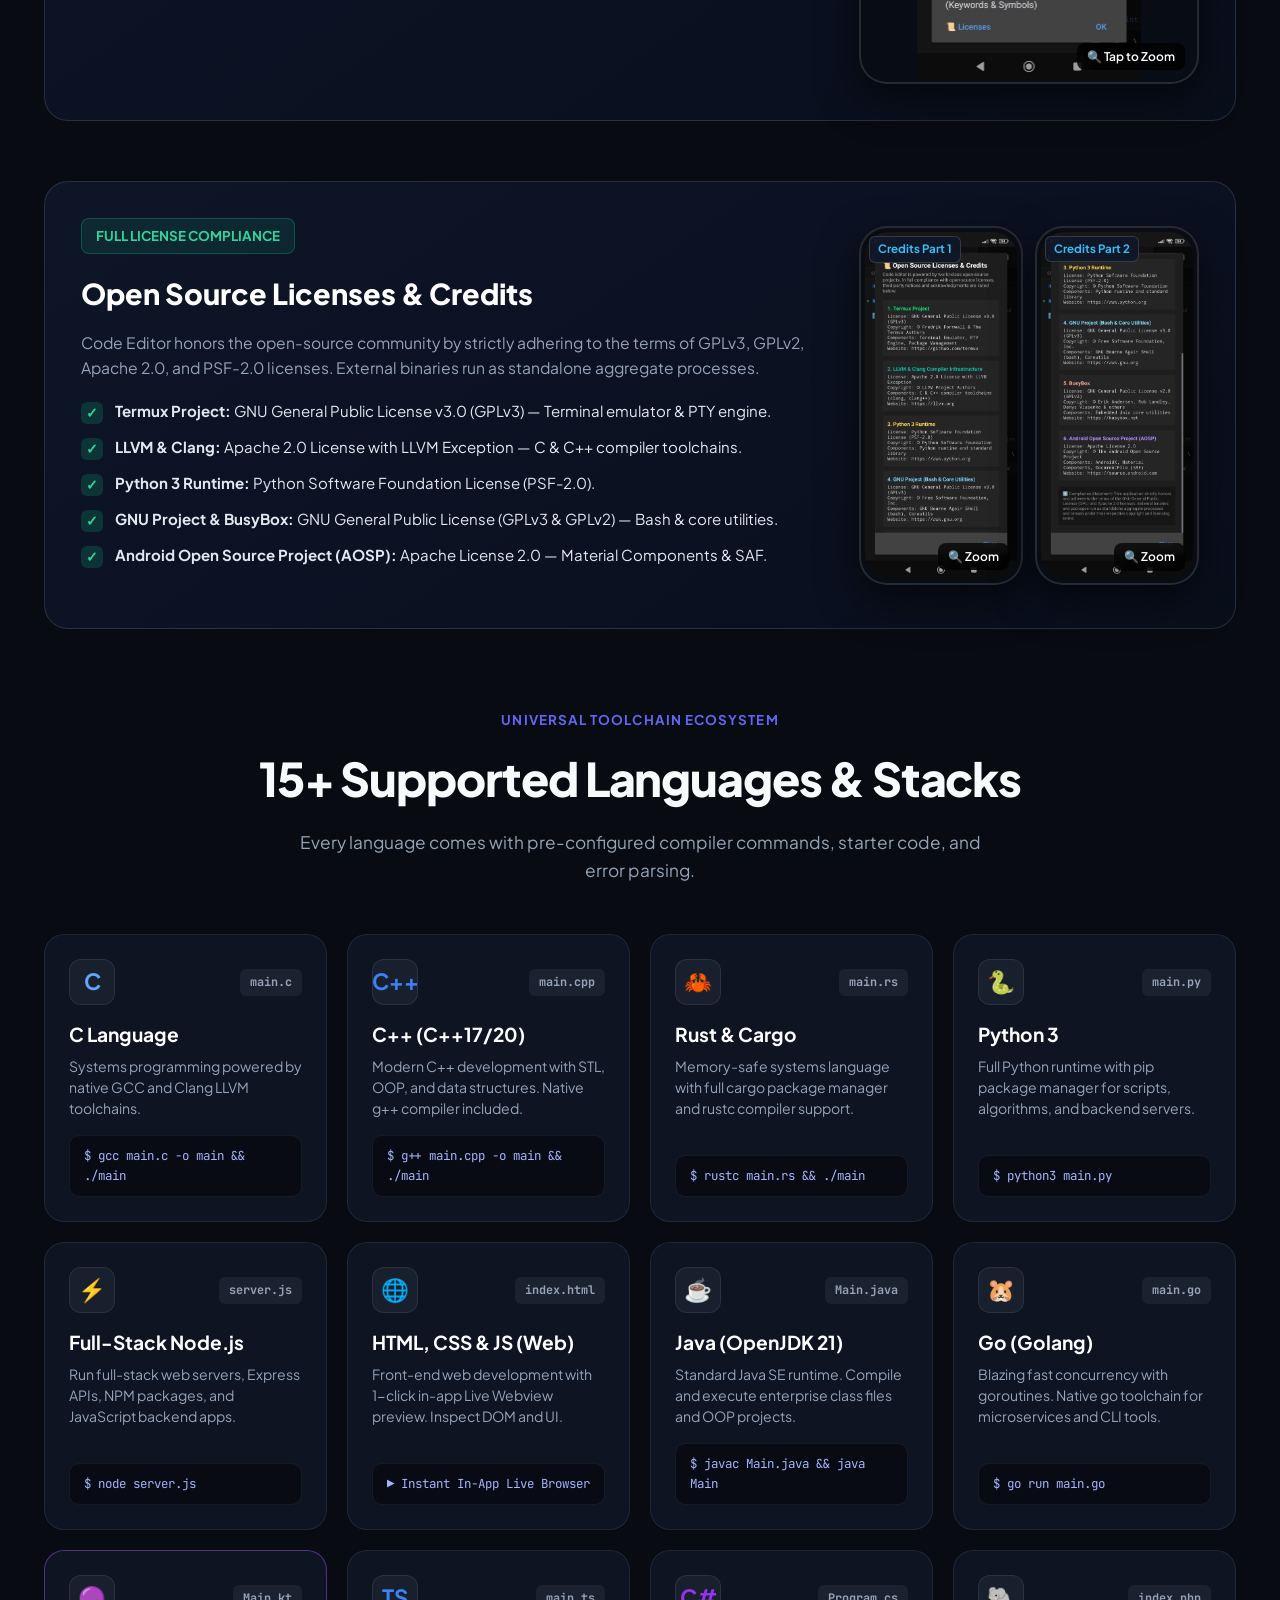
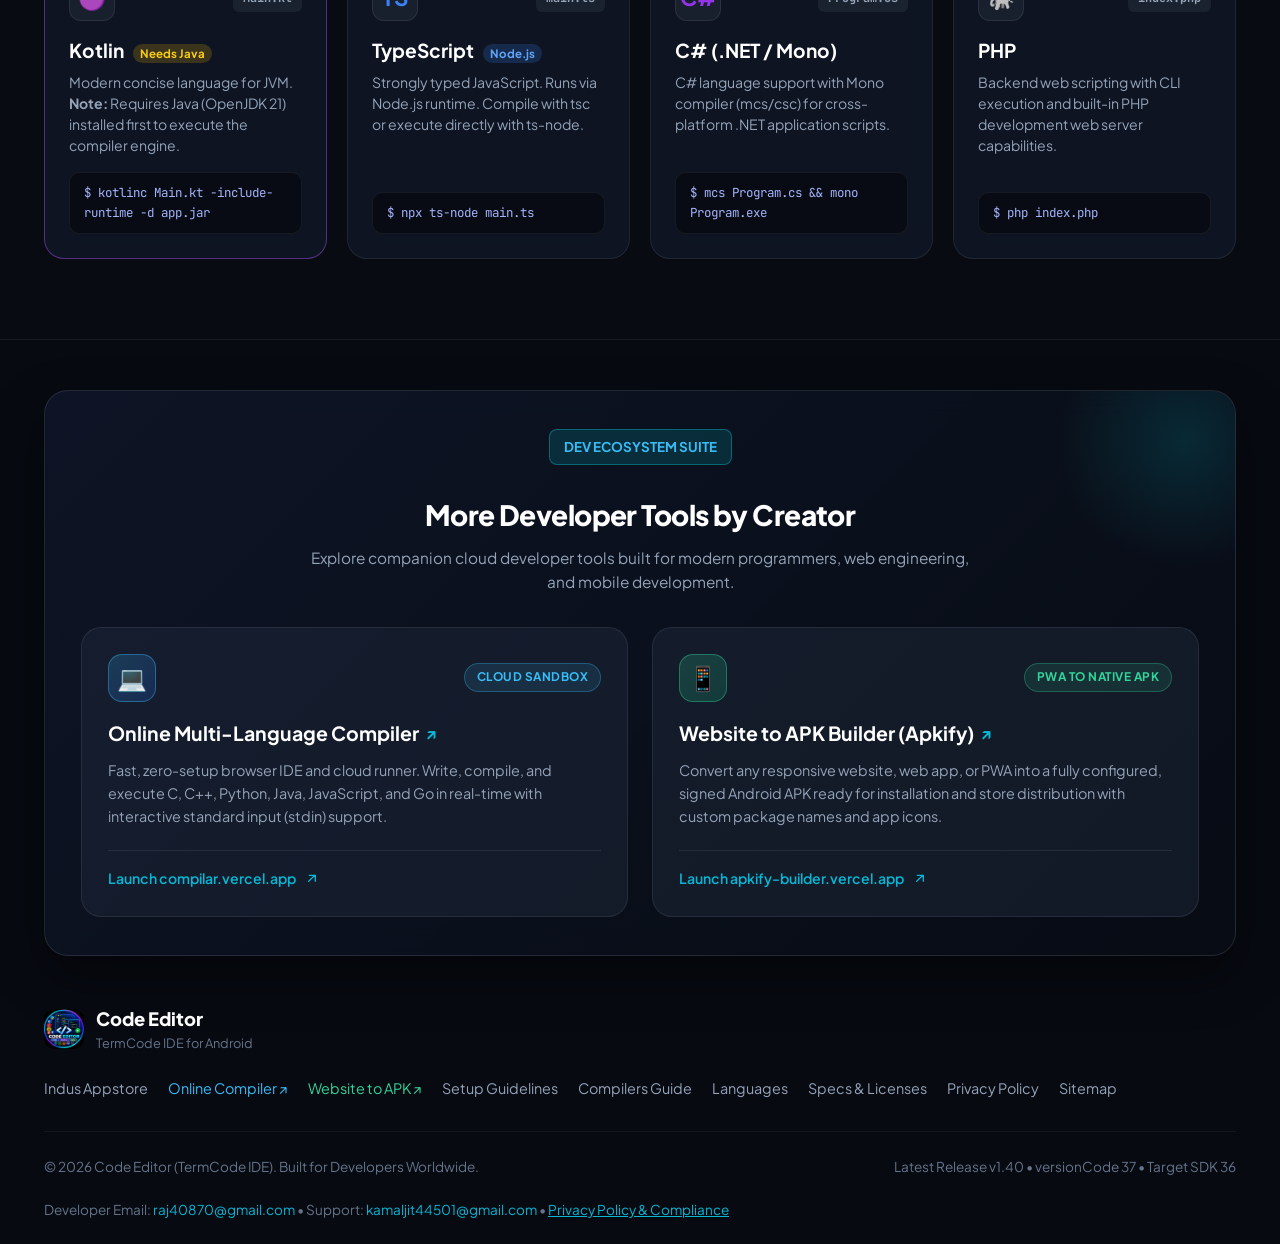
==== commit be66c702: "Enhance SEO, standardize v1.40 versioning, add developer tools ecosystem, and improve accessibility" ====
--- a/index.html
+++ b/index.html
@@ -3,15 +3,39 @@
 <head>
   <meta charset="UTF-8" />
   <meta name="viewport" content="width=device-width, initial-scale=1.0" />
-  <title>Code Editor (TermCode IDE) - Official Indus Appstore Portal & Setup Guide</title>
-  <meta name="description" content="Official Indus Appstore portal for Code Editor (TermCode IDE) for Android. Install verified store builds, step-by-step visual guide, and compile 15+ languages offline." />
+  <title>TermCode IDE (Code Editor) - Offline C++ Python Java Compiler for Android</title>
+
+  <!-- Primary SEO Meta Tags -->
+  <meta name="title" content="TermCode IDE (Code Editor) - Offline C++ Python Java Compiler for Android" />
+  <meta name="description" content="Download TermCode IDE (Code Editor) v1.40 APK for Android. High-performance offline C, C++, Python, Java, Rust &amp; Go compiler with embedded Linux terminal, apt package manager, and live web preview." />
+  <meta name="keywords" content="Offline C++ Python Java Compiler for Android, TermCode IDE, Mobile Linux Code Editor, Code Editor Android, Termux IDE, offline coding app, C++ compiler android, Python mobile IDE, Java OpenJDK android, mobile programming" />
+  <meta name="author" content="Kamaljit Singh (TermCode IDE)" />
+  <meta name="robots" content="index, follow" />
+  <meta name="theme-color" content="#030712" />
   <meta name="google-site-verification" content="google61d8850f40d616b0" />
   <link rel="canonical" href="https://code-eidter-apk-website.vercel.app/" />
   <link rel="sitemap" type="application/xml" title="Sitemap" href="https://code-eidter-apk-website.vercel.app/sitemap.xml" />
-  <meta property="og:title" content="Code Editor (TermCode IDE) - Official Indus Appstore Portal &amp; Setup Guide" />
-  <meta property="og:description" content="Official Indus Appstore portal for Code Editor (TermCode IDE) for Android. Install verified store builds, step-by-step visual guide, and compile 15+ languages offline." />
+
+  <!-- Open Graph / Facebook / WhatsApp -->
+  <meta property="og:type" content="website" />
   <meta property="og:url" content="https://code-eidter-apk-website.vercel.app/" />
-  <meta property="og:type" content="website" />
+  <meta property="og:title" content="TermCode IDE - Offline C++ Python Java Compiler for Android" />
+  <meta property="og:description" content="Write, compile, and run C, C++, Java, Rust, Python, Go, and 15+ languages offline on your Android device. Complete embedded Linux terminal and modern tabbed editor." />
+  <meta property="og:image" content="https://code-eidter-apk-website.vercel.app/assets/images/logo-banner.jpg" />
+  <meta property="og:image:alt" content="TermCode IDE - Mobile Linux Code Editor &amp; Compiler Suite" />
+  <meta property="og:image:width" content="1200" />
+  <meta property="og:image:height" content="630" />
+  <meta property="og:site_name" content="TermCode IDE" />
+  <meta property="og:locale" content="en_US" />
+
+  <!-- Twitter Card -->
+  <meta name="twitter:card" content="summary_large_image" />
+  <meta name="twitter:url" content="https://code-eidter-apk-website.vercel.app/" />
+  <meta name="twitter:title" content="TermCode IDE - Offline C++ Python Java Compiler for Android" />
+  <meta name="twitter:description" content="Write, compile, and run C, C++, Java, Rust, Python, and 15+ languages offline on Android with TermCode IDE. Built-in Linux terminal and zero telemetry." />
+  <meta name="twitter:image" content="https://code-eidter-apk-website.vercel.app/assets/images/logo-banner.jpg" />
+  <meta name="twitter:image:alt" content="TermCode IDE - Mobile Linux Code Editor" />
+
   <link rel="icon" type="image/png" href="assets/images/logo.png" />
   
   <!-- Google Fonts -->
@@ -52,8 +76,8 @@
         </ul>
 
         <div class="nav-actions">
-          <a href="apk/CodeEditor-latest.apk" download="CodeEditor-v1.40.apk" class="btn-nav-primary" style="background: linear-gradient(135deg, #10b981 0%, #059669 100%);">
-            <svg width="18" height="18" viewBox="0 0 24 24" fill="none" stroke="currentColor" stroke-width="2.5" stroke-linecap="round" stroke-linejoin="round"><path d="M21 15v4a2 2 0 0 1-2 2H5a2 2 0 0 1-2-2v-4"></path><polyline points="7 10 12 15 17 10"></polyline><line x1="12" y1="15" x2="12" y2="3"></line></svg>
+          <a href="apk/CodeEditor-v1.40.apk" download="CodeEditor-v1.40.apk" class="btn-nav-primary" aria-label="Direct Download Code Editor v1.40 APK (3.43 MB)" style="background: linear-gradient(135deg, #10b981 0%, #059669 100%);">
+            <svg width="18" height="18" viewBox="0 0 24 24" fill="none" stroke="currentColor" stroke-width="2.5" stroke-linecap="round" stroke-linejoin="round" aria-hidden="true"><path d="M21 15v4a2 2 0 0 1-2 2H5a2 2 0 0 1-2-2v-4"></path><polyline points="7 10 12 15 17 10"></polyline><line x1="12" y1="15" x2="12" y2="3"></line></svg>
             Download APK
           </a>
         </div>
@@ -62,14 +86,14 @@
   </header>
 
   <!-- Mobile Horizontal Quick Scroll Bar -->
-  <div class="mobile-subnav-wrapper">
+  <div class="mobile-subnav-wrapper" role="navigation" aria-label="Quick mobile section navigation">
     <div class="mobile-subnav">
-      <a href="apk/CodeEditor-latest.apk" download="CodeEditor-v1.40.apk" class="subnav-pill" style="border-color: #10b981; color: #34d399; font-weight: 700;">⚡ Direct APK (3.4 MB)</a>
-      <a href="https://www.phonepeappstore.com/apps/education/code-editor/app.code.editor/?page=details&id=app.code.editor" target="_blank" rel="noopener noreferrer" class="subnav-pill">🇮🇳 Indus Appstore</a>
-      <a href="#visual-guide" class="subnav-pill">📱 Visual Guide</a>
-      <a href="#in-app-guide" class="subnav-pill">🛠️ 15+ Compilers</a>
-      <a href="#languages" class="subnav-pill">💻 Supported Stacks</a>
-      <a href="#about-compliance" class="subnav-pill">🛡️ Licenses</a>
+      <a href="apk/CodeEditor-v1.40.apk" download="CodeEditor-v1.40.apk" class="subnav-pill" aria-label="Direct APK Download v1.40 (3.4 MB)" style="border-color: #10b981; color: #34d399; font-weight: 700;">⚡ Direct APK (3.4 MB)</a>
+      <a href="https://www.phonepeappstore.com/apps/education/code-editor/app.code.editor/?page=details&id=app.code.editor" target="_blank" rel="noopener noreferrer" class="subnav-pill" aria-label="Open Code Editor on Indus Appstore">🇮🇳 Indus Appstore</a>
+      <a href="#visual-guide" class="subnav-pill" aria-label="Jump to Visual Setup Guide">📱 Visual Guide</a>
+      <a href="#in-app-guide" class="subnav-pill" aria-label="Jump to 15+ Compilers Guide">🛠️ 15+ Compilers</a>
+      <a href="#languages" class="subnav-pill" aria-label="Jump to Supported Language Stacks">💻 Supported Stacks</a>
+      <a href="#about-compliance" class="subnav-pill" aria-label="Jump to Specs and Licenses">🛡️ Licenses</a>
     </div>
   </div>
 
@@ -77,11 +101,11 @@
     <!-- Hero Section -->
     <section class="hero">
       <div class="hero-icon-wrapper">
-        <img src="assets/images/logo-banner.jpg" alt="Code Editor App Icon" class="hero-app-icon" />
+        <img src="assets/images/logo-banner.jpg" alt="Code Editor App Icon Banner" class="hero-app-icon" />
       </div>
 
       <div class="badge-pill">
-        <span class="badge-dot"></span>
+        <span class="badge-dot" aria-hidden="true"></span>
         Now Officially Live • v1.40 (versionCode 37) • Target SDK 36 • Android 7.0+
       </div>
 
@@ -94,16 +118,16 @@
       </p>
 
       <div class="hero-cta">
-        <a href="apk/CodeEditor-latest.apk" download="CodeEditor-v1.40.apk" class="btn-main btn-direct-hero" id="hero-direct-apk">
-          <svg width="22" height="22" viewBox="0 0 24 24" fill="none" stroke="currentColor" stroke-width="2.5" stroke-linecap="round" stroke-linejoin="round"><path d="M21 15v4a2 2 0 0 1-2 2H5a2 2 0 0 1-2-2v-4"></path><polyline points="7 10 12 15 17 10"></polyline><line x1="12" y1="15" x2="12" y2="3"></line></svg>
+        <a href="apk/CodeEditor-v1.40.apk" download="CodeEditor-v1.40.apk" class="btn-main btn-direct-hero" id="hero-direct-apk" aria-label="Direct Download CodeEditor v1.40 APK (3.4 MB)">
+          <svg width="22" height="22" viewBox="0 0 24 24" fill="none" stroke="currentColor" stroke-width="2.5" stroke-linecap="round" stroke-linejoin="round" aria-hidden="true"><path d="M21 15v4a2 2 0 0 1-2 2H5a2 2 0 0 1-2-2v-4"></path><polyline points="7 10 12 15 17 10"></polyline><line x1="12" y1="15" x2="12" y2="3"></line></svg>
           Direct Download APK (3.4 MB)
         </a>
-        <a href="https://www.phonepeappstore.com/apps/education/code-editor/app.code.editor/?page=details&id=app.code.editor" target="_blank" rel="noopener noreferrer" class="btn-main btn-download-hero">
-          <svg width="22" height="22" viewBox="0 0 24 24" fill="none" stroke="currentColor" stroke-width="2.5" stroke-linecap="round" stroke-linejoin="round"><polygon points="5 3 19 12 5 21 5 3"></polygon></svg>
+        <a href="https://www.phonepeappstore.com/apps/education/code-editor/app.code.editor/?page=details&id=app.code.editor" target="_blank" rel="noopener noreferrer" class="btn-main btn-download-hero" aria-label="Install Code Editor from Indus Appstore (Official)">
+          <svg width="22" height="22" viewBox="0 0 24 24" fill="none" stroke="currentColor" stroke-width="2.5" stroke-linecap="round" stroke-linejoin="round" aria-hidden="true"><polygon points="5 3 19 12 5 21 5 3"></polygon></svg>
           Get on Indus Appstore 🇮🇳
         </a>
-        <a href="#visual-guide" class="btn-main btn-secondary-hero">
-          <svg width="20" height="20" viewBox="0 0 24 24" fill="none" stroke="currentColor" stroke-width="2" stroke-linecap="round" stroke-linejoin="round"><circle cx="12" cy="12" r="10"></circle><polygon points="10 8 16 12 10 16 10 8"></polygon></svg>
+        <a href="#visual-guide" class="btn-main btn-secondary-hero" aria-label="Scroll down to Setup Guidelines">
+          <svg width="20" height="20" viewBox="0 0 24 24" fill="none" stroke="currentColor" stroke-width="2" stroke-linecap="round" stroke-linejoin="round" aria-hidden="true"><circle cx="12" cy="12" r="10"></circle><polygon points="10 8 16 12 10 16 10 8"></polygon></svg>
           Setup Guidelines
         </a>
       </div>
@@ -182,12 +206,12 @@
 
           <!-- Dual Download Buttons Group -->
           <div class="download-buttons-group">
-            <a href="apk/CodeEditor-latest.apk" download="CodeEditor-v1.40.apk" class="btn-big-download" id="portal-direct-apk">
-              <svg width="24" height="24" viewBox="0 0 24 24" fill="none" stroke="currentColor" stroke-width="2.5" stroke-linecap="round" stroke-linejoin="round"><path d="M21 15v4a2 2 0 0 1-2 2H5a2 2 0 0 1-2-2v-4"></path><polyline points="7 10 12 15 17 10"></polyline><line x1="12" y1="15" x2="12" y2="3"></line></svg>
+            <a href="apk/CodeEditor-v1.40.apk" download="CodeEditor-v1.40.apk" class="btn-big-download" id="portal-direct-apk" aria-label="Direct Download CodeEditor v1.40 APK (3.43 MB)">
+              <svg width="24" height="24" viewBox="0 0 24 24" fill="none" stroke="currentColor" stroke-width="2.5" stroke-linecap="round" stroke-linejoin="round" aria-hidden="true"><path d="M21 15v4a2 2 0 0 1-2 2H5a2 2 0 0 1-2-2v-4"></path><polyline points="7 10 12 15 17 10"></polyline><line x1="12" y1="15" x2="12" y2="3"></line></svg>
               Direct Download APK (3.4 MB)
             </a>
-            <a href="https://www.phonepeappstore.com/apps/education/code-editor/app.code.editor/?page=details&id=app.code.editor" target="_blank" rel="noopener noreferrer" class="btn-big-download btn-store-alt">
-              <svg width="24" height="24" viewBox="0 0 24 24" fill="none" stroke="currentColor" stroke-width="2.5" stroke-linecap="round" stroke-linejoin="round"><polygon points="5 3 19 12 5 21 5 3"></polygon></svg>
+            <a href="https://www.phonepeappstore.com/apps/education/code-editor/app.code.editor/?page=details&id=app.code.editor" target="_blank" rel="noopener noreferrer" class="btn-big-download btn-store-alt" aria-label="Open Code Editor on PhonePe Indus Appstore">
+              <svg width="24" height="24" viewBox="0 0 24 24" fill="none" stroke="currentColor" stroke-width="2.5" stroke-linecap="round" stroke-linejoin="round" aria-hidden="true"><polygon points="5 3 19 12 5 21 5 3"></polygon></svg>
               Get on Indus Appstore 🇮🇳
             </a>
           </div>
@@ -211,9 +235,9 @@
 
         <!-- Scan to Open Store QR -->
         <div class="qr-card">
-          <a href="https://www.phonepeappstore.com/apps/education/code-editor/app.code.editor/?page=details&id=app.code.editor" target="_blank" rel="noopener noreferrer" style="text-decoration: none; color: inherit;">
+          <a href="https://www.phonepeappstore.com/apps/education/code-editor/app.code.editor/?page=details&id=app.code.editor" target="_blank" rel="noopener noreferrer" style="text-decoration: none; color: inherit;" aria-label="Scan QR code to install Code Editor directly from Indus Appstore">
             <div class="qr-box">
-              <svg viewBox="0 0 100 100" fill="#0f172a" xmlns="http://www.w3.org/2000/svg">
+              <svg viewBox="0 0 100 100" fill="#0f172a" xmlns="http://www.w3.org/2000/svg" aria-hidden="true">
                 <rect x="5" y="5" width="28" height="28" rx="4" fill="#0f172a" />
                 <rect x="9" y="9" width="20" height="20" rx="2" fill="#ffffff" />
                 <rect x="13" y="13" width="12" height="12" rx="2" fill="#4f46e5" />
@@ -248,10 +272,10 @@
             </div>
             <div class="qr-label">Scan from Mobile</div>
             <div class="qr-hint">Opens directly on Indus Appstore</div>
-            <div style="margin-top: 10px; font-size: 0.82rem; color: #94a3b8;">
-              <a href="apk/CodeEditor-latest.apk" download="CodeEditor-v1.40.apk" style="color: #34d399; font-weight: 600; text-decoration: underline;">Direct APK Download Link</a>
-            </div>
           </a>
+          <div style="margin-top: 10px; font-size: 0.82rem; color: #94a3b8;">
+            <a href="apk/CodeEditor-v1.40.apk" download="CodeEditor-v1.40.apk" aria-label="Direct APK Download link" style="color: #34d399; font-weight: 600; text-decoration: underline;">Direct APK Download Link</a>
+          </div>
         </div>
       </div>
     </section>
@@ -300,16 +324,16 @@
             <div class="dual-frames">
               <div class="dual-frame-item">
                 <div class="frame-label">A. First Launch Prompt</div>
-                <div class="mobile-frame" onclick="openLightbox('assets/images/real-step1-main-screen.jpg')">
+                <div class="mobile-frame" role="button" tabindex="0" aria-label="Enlarge screenshot: First Launch Main Screen with Terminal Hint" onclick="openLightbox('assets/images/real-step1-main-screen.jpg', 'First Launch Main Screen with Terminal Hint')">
                   <img src="assets/images/real-step1-main-screen.jpg" alt="First Launch Main Screen with Terminal Hint" />
-                  <div class="zoom-hint">🔍 Zoom</div>
+                  <div class="zoom-hint" aria-hidden="true">🔍 Zoom</div>
                 </div>
               </div>
               <div class="dual-frame-item">
                 <div class="frame-label">B. Tap (≡) Explorer</div>
-                <div class="mobile-frame" onclick="openLightbox('assets/images/real-step2-explorer-drawer.jpg')">
+                <div class="mobile-frame" role="button" tabindex="0" aria-label="Enlarge screenshot: Explorer Drawer Slides Open" onclick="openLightbox('assets/images/real-step2-explorer-drawer.jpg', 'Explorer Drawer Slides Open')">
                   <img src="assets/images/real-step2-explorer-drawer.jpg" alt="Explorer Drawer Slides Open" />
-                  <div class="zoom-hint">🔍 Zoom</div>
+                  <div class="zoom-hint" aria-hidden="true">🔍 Zoom</div>
                 </div>
               </div>
             </div>
@@ -319,9 +343,9 @@
         <!-- Step 2: Three-Dots Menu & Install Linux Option -->
         <div class="visual-step-card reverse">
           <div class="step-img-col">
-            <div class="mobile-frame" onclick="openLightbox('assets/images/real-step3-menu-options.jpg')">
+            <div class="mobile-frame" role="button" tabindex="0" aria-label="Enlarge screenshot: Three Dots Menu with Install Linux Environment Option" onclick="openLightbox('assets/images/real-step3-menu-options.jpg', 'Three Dots Menu with Install Linux Environment Option')">
               <img src="assets/images/real-step3-menu-options.jpg" alt="Three Dots Menu with Install Linux Environment Option" />
-              <div class="zoom-hint">🔍 Tap to Zoom</div>
+              <div class="zoom-hint" aria-hidden="true">🔍 Tap to Zoom</div>
             </div>
           </div>
           <div class="step-info-col">
@@ -374,16 +398,16 @@
             <div class="dual-frames">
               <div class="dual-frame-item">
                 <div class="frame-label">A. Confirmation Dialog</div>
-                <div class="mobile-frame" onclick="openLightbox('assets/images/real-step4-install-dialog.jpg')">
+                <div class="mobile-frame" role="button" tabindex="0" aria-label="Enlarge screenshot: Install Linux Confirmation Dialog" onclick="openLightbox('assets/images/real-step4-install-dialog.jpg', 'Install Linux Confirmation Dialog')">
                   <img src="assets/images/real-step4-install-dialog.jpg" alt="Install Linux Confirmation Dialog" />
-                  <div class="zoom-hint">🔍 Zoom</div>
+                  <div class="zoom-hint" aria-hidden="true">🔍 Zoom</div>
                 </div>
               </div>
               <div class="dual-frame-item">
                 <div class="frame-label">B. Download Progress</div>
-                <div class="mobile-frame" onclick="openLightbox('assets/images/real-step5-downloading-linux.jpg')">
+                <div class="mobile-frame" role="button" tabindex="0" aria-label="Enlarge screenshot: Linux Package Download Progress Bar" onclick="openLightbox('assets/images/real-step5-downloading-linux.jpg', 'Linux Package Download Progress Bar')">
                   <img src="assets/images/real-step5-downloading-linux.jpg" alt="Linux Package Download Progress Bar" />
-                  <div class="zoom-hint">🔍 Zoom</div>
+                  <div class="zoom-hint" aria-hidden="true">🔍 Zoom</div>
                 </div>
               </div>
             </div>
@@ -393,9 +417,9 @@
         <!-- Step 4: Linux Ready & Terminal Shell Active -->
         <div class="visual-step-card reverse">
           <div class="step-img-col">
-            <div class="mobile-frame" onclick="openLightbox('assets/images/real-step6-linux-ready.jpg')">
+            <div class="mobile-frame" role="button" tabindex="0" aria-label="Enlarge screenshot: Linux Ready Notification in Terminal" onclick="openLightbox('assets/images/real-step6-linux-ready.jpg', 'Linux Ready Notification in Terminal')">
               <img src="assets/images/real-step6-linux-ready.jpg" alt="Linux Ready Notification in Terminal" />
-              <div class="zoom-hint">🔍 Tap to Zoom</div>
+              <div class="zoom-hint" aria-hidden="true">🔍 Tap to Zoom</div>
             </div>
           </div>
           <div class="step-info-col">
@@ -456,16 +480,16 @@
             <div class="dual-frames">
               <div class="dual-frame-item">
                 <div class="frame-label">A. Auto Compiler Trigger</div>
-                <div class="mobile-frame" onclick="openLightbox('assets/images/real-step7-auto-compiler-trigger.jpg')">
+                <div class="mobile-frame" role="button" tabindex="0" aria-label="Enlarge screenshot: Auto Compiler Installation Trigger" onclick="openLightbox('assets/images/real-step7-auto-compiler-trigger.jpg', 'Auto Compiler Installation Trigger')">
                   <img src="assets/images/real-step7-auto-compiler-trigger.jpg" alt="Auto Compiler Installation Trigger" />
-                  <div class="zoom-hint">🔍 Zoom</div>
+                  <div class="zoom-hint" aria-hidden="true">🔍 Zoom</div>
                 </div>
               </div>
               <div class="dual-frame-item">
                 <div class="frame-label">B. CDN Download (46%)</div>
-                <div class="mobile-frame" onclick="openLightbox('assets/images/real-step8-compiler-downloading.jpg')">
+                <div class="mobile-frame" role="button" tabindex="0" aria-label="Enlarge screenshot: Downloading c_cpp.zip from GitHub CDN" onclick="openLightbox('assets/images/real-step8-compiler-downloading.jpg', 'Downloading c_cpp.zip from GitHub CDN')">
                   <img src="assets/images/real-step8-compiler-downloading.jpg" alt="Downloading c_cpp.zip from GitHub CDN" />
-                  <div class="zoom-hint">🔍 Zoom</div>
+                  <div class="zoom-hint" aria-hidden="true">🔍 Zoom</div>
                 </div>
               </div>
             </div>
@@ -478,16 +502,16 @@
             <div class="dual-frames">
               <div class="dual-frame-item">
                 <div class="frame-label">A. Native Extraction</div>
-                <div class="mobile-frame" onclick="openLightbox('assets/images/real-step9-compiler-extracting.jpg')">
+                <div class="mobile-frame" role="button" tabindex="0" aria-label="Enlarge screenshot: Extracting Clang and GCC into Linux" onclick="openLightbox('assets/images/real-step9-compiler-extracting.jpg', 'Extracting Clang and GCC into Linux')">
                   <img src="assets/images/real-step9-compiler-extracting.jpg" alt="Extracting Clang and GCC into Linux" />
-                  <div class="zoom-hint">🔍 Zoom</div>
+                  <div class="zoom-hint" aria-hidden="true">🔍 Zoom</div>
                 </div>
               </div>
               <div class="dual-frame-item">
                 <div class="frame-label">B. Real Clang++ Output</div>
-                <div class="mobile-frame" onclick="openLightbox('assets/images/real-step10-compile-run-output.jpg')">
+                <div class="mobile-frame" role="button" tabindex="0" aria-label="Enlarge screenshot: C++ Compilation and Terminal Output" onclick="openLightbox('assets/images/real-step10-compile-run-output.jpg', 'C++ Compilation and Terminal Output')">
                   <img src="assets/images/real-step10-compile-run-output.jpg" alt="C++ Compilation and Terminal Output" />
-                  <div class="zoom-hint">🔍 Zoom</div>
+                  <div class="zoom-hint" aria-hidden="true">🔍 Zoom</div>
                 </div>
               </div>
             </div>
@@ -558,16 +582,16 @@
             <div class="dual-frames">
               <div class="dual-frame-item">
                 <div class="frame-label">A. Explorer [📁+] Dropdown Menu</div>
-                <div class="mobile-frame" onclick="openLightbox('assets/images/real-step11-explorer-add-menu.jpg')">
+                <div class="mobile-frame" role="button" tabindex="0" aria-label="Enlarge screenshot: Explorer New File and Folder Dropdown" onclick="openLightbox('assets/images/real-step11-explorer-add-menu.jpg', 'Explorer New File and Folder Dropdown')">
                   <img src="assets/images/real-step11-explorer-add-menu.jpg" alt="Explorer New File and Folder Dropdown" />
-                  <div class="zoom-hint">🔍 Zoom</div>
+                  <div class="zoom-hint" aria-hidden="true">🔍 Zoom</div>
                 </div>
               </div>
               <div class="dual-frame-item">
                 <div class="frame-label">B. New File Dialog with Starter Template</div>
-                <div class="mobile-frame" onclick="openLightbox('assets/images/real-step12-new-file-dialog.jpg')">
+                <div class="mobile-frame" role="button" tabindex="0" aria-label="Enlarge screenshot: Create New File Dialog naming main.c" onclick="openLightbox('assets/images/real-step12-new-file-dialog.jpg', 'Create New File Dialog naming main.c')">
                   <img src="assets/images/real-step12-new-file-dialog.jpg" alt="Create New File Dialog naming main.c" />
-                  <div class="zoom-hint">🔍 Zoom</div>
+                  <div class="zoom-hint" aria-hidden="true">🔍 Zoom</div>
                 </div>
               </div>
             </div>
@@ -577,9 +601,9 @@
         <!-- Step 8: Multi-File Tabs & Native C Compilation Output -->
         <div class="visual-step-card reverse">
           <div class="step-img-col">
-            <div class="mobile-frame" onclick="openLightbox('assets/images/real-step13-c-code-run-output.jpg')">
+            <div class="mobile-frame" role="button" tabindex="0" aria-label="Enlarge screenshot: Multi Tab Bar with main.cpp and main.c running Clang C" onclick="openLightbox('assets/images/real-step13-c-code-run-output.jpg', 'Multi Tab Bar with main.cpp and main.c running Clang C')">
               <img src="assets/images/real-step13-c-code-run-output.jpg" alt="Multi Tab Bar with main.cpp and main.c running Clang C" />
-              <div class="zoom-hint">🔍 Tap to Zoom</div>
+              <div class="zoom-hint" aria-hidden="true">🔍 Tap to Zoom</div>
             </div>
           </div>
           <div class="step-info-col">
@@ -620,9 +644,9 @@
       <div class="inapp-grid">
         <!-- Guide Part 1 -->
         <div class="inapp-card">
-          <div class="mobile-frame" onclick="openLightbox('assets/images/real-guide-compilers-1.jpg')">
+          <div class="mobile-frame" role="button" tabindex="0" aria-label="Enlarge screenshot: In-App Guide for C, C++, C#, Python" onclick="openLightbox('assets/images/real-guide-compilers-1.jpg', 'In-App Guide: C, C++, C#, Python')">
             <img src="assets/images/real-guide-compilers-1.jpg" alt="In-App Guide: C, C++, C#, Python" />
-            <div class="zoom-hint">🔍 Tap to Zoom</div>
+            <div class="zoom-hint" aria-hidden="true">🔍 Tap to Zoom</div>
           </div>
           <div class="inapp-card-title">1. Systems &amp; Interpreted</div>
           <div class="inapp-card-desc">
@@ -632,9 +656,9 @@
 
         <!-- Guide Part 2 -->
         <div class="inapp-card">
-          <div class="mobile-frame" onclick="openLightbox('assets/images/real-guide-compilers-2.jpg')">
+          <div class="mobile-frame" role="button" tabindex="0" aria-label="Enlarge screenshot: In-App Guide for Java, Node, TypeScript, Go, Rust" onclick="openLightbox('assets/images/real-guide-compilers-2.jpg', 'In-App Guide: Java, Node, TypeScript, Go, Rust')">
             <img src="assets/images/real-guide-compilers-2.jpg" alt="In-App Guide: Java, Node, TypeScript, Go, Rust" />
-            <div class="zoom-hint">🔍 Tap to Zoom</div>
+            <div class="zoom-hint" aria-hidden="true">🔍 Tap to Zoom</div>
           </div>
           <div class="inapp-card-title">2. Enterprise &amp; Modern</div>
           <div class="inapp-card-desc">
@@ -644,9 +668,9 @@
 
         <!-- Guide Part 3 -->
         <div class="inapp-card">
-          <div class="mobile-frame" onclick="openLightbox('assets/images/real-guide-compilers-3.jpg')">
+          <div class="mobile-frame" role="button" tabindex="0" aria-label="Enlarge screenshot: In-App Guide for Kotlin, PHP, Ruby" onclick="openLightbox('assets/images/real-guide-compilers-3.jpg', 'In-App Guide: Kotlin, PHP, Ruby')">
             <img src="assets/images/real-guide-compilers-3.jpg" alt="In-App Guide: Kotlin, PHP, Ruby" />
-            <div class="zoom-hint">🔍 Tap to Zoom</div>
+            <div class="zoom-hint" aria-hidden="true">🔍 Tap to Zoom</div>
           </div>
           <div class="inapp-card-title">3. Mobile &amp; Scripting</div>
           <div class="inapp-card-desc">
@@ -656,9 +680,9 @@
 
         <!-- Guide Part 4 -->
         <div class="inapp-card">
-          <div class="mobile-frame" onclick="openLightbox('assets/images/real-guide-web-fullstack.jpg')">
+          <div class="mobile-frame" role="button" tabindex="0" aria-label="Enlarge screenshot: In-App Guide for Lua, Web Dev, Full-Stack Node.js" onclick="openLightbox('assets/images/real-guide-web-fullstack.jpg', 'In-App Guide: Lua, Web Dev, Full-Stack Node.js')">
             <img src="assets/images/real-guide-web-fullstack.jpg" alt="In-App Guide: Lua, Web Dev, Full-Stack Node.js" />
-            <div class="zoom-hint">🔍 Tap to Zoom</div>
+            <div class="zoom-hint" aria-hidden="true">🔍 Tap to Zoom</div>
           </div>
           <div class="inapp-card-title">4. Web, Full-Stack &amp; Tools</div>
           <div class="inapp-card-desc">
@@ -682,7 +706,7 @@
       <div class="compliance-banner">
         <div>
           <div class="step-badge" style="background: rgba(56, 189, 248, 0.12); color: #38bdf8; border-color: rgba(56, 189, 248, 0.3);">OFFICIAL APP ARCHITECTURE</div>
-          <h3 style="font-size: 1.8rem; font-weight: 800; color: #ffffff; margin-bottom: 14px;">Code Editor v2.2 Architecture</h3>
+          <h3 style="font-size: 1.8rem; font-weight: 800; color: #ffffff; margin-bottom: 14px;">Code Editor v1.40 Architecture</h3>
           <p style="color: var(--text-muted); font-size: 0.98rem; line-height: 1.6; margin-bottom: 20px;">
             A universal, multi-language standalone mobile IDE powered by an embedded Linux userland. No background spyware, no forced subscriptions, and zero external dependencies required.
           </p>
@@ -706,9 +730,9 @@
           </ul>
         </div>
         <div>
-          <div class="mobile-frame" onclick="openLightbox('assets/images/real-about-code-editor-v2.jpg')">
-            <img src="assets/images/real-about-code-editor-v2.jpg" alt="Code Editor v2.2 About Specifications Dialog" />
-            <div class="zoom-hint">🔍 Tap to Zoom</div>
+          <div class="mobile-frame" role="button" tabindex="0" aria-label="Enlarge screenshot: Code Editor v1.40 About Specifications Dialog" onclick="openLightbox('assets/images/real-about-code-editor-v2.jpg', 'Code Editor v1.40 About Specifications Dialog')">
+            <img src="assets/images/real-about-code-editor-v2.jpg" alt="Code Editor v1.40 About Specifications Dialog" />
+            <div class="zoom-hint" aria-hidden="true">🔍 Tap to Zoom</div>
           </div>
         </div>
       </div>
@@ -748,16 +772,16 @@
           <div class="dual-frames">
             <div class="dual-frame-item">
               <div class="frame-label">Credits Part 1</div>
-              <div class="mobile-frame" onclick="openLightbox('assets/images/real-licenses-credits-1.jpg')">
+              <div class="mobile-frame" role="button" tabindex="0" aria-label="Enlarge screenshot: Open Source Licenses and Attribution Part 1" onclick="openLightbox('assets/images/real-licenses-credits-1.jpg', 'Open Source Licenses and Attribution Part 1')">
                 <img src="assets/images/real-licenses-credits-1.jpg" alt="Open Source Licenses Part 1" />
-                <div class="zoom-hint">🔍 Zoom</div>
+                <div class="zoom-hint" aria-hidden="true">🔍 Zoom</div>
               </div>
             </div>
             <div class="dual-frame-item">
               <div class="frame-label">Credits Part 2</div>
-              <div class="mobile-frame" onclick="openLightbox('assets/images/real-licenses-credits-2.jpg')">
+              <div class="mobile-frame" role="button" tabindex="0" aria-label="Enlarge screenshot: Open Source Licenses and Attribution Part 2" onclick="openLightbox('assets/images/real-licenses-credits-2.jpg', 'Open Source Licenses and Attribution Part 2')">
                 <img src="assets/images/real-licenses-credits-2.jpg" alt="Open Source Licenses Part 2" />
-                <div class="zoom-hint">🔍 Zoom</div>
+                <div class="zoom-hint" aria-hidden="true">🔍 Zoom</div>
               </div>
             </div>
           </div>
@@ -923,15 +947,62 @@
     </section>
   </main>
 
-  <!-- Lightbox Modal for Fullscreen Screenshots -->
-  <div id="lightbox" class="lightbox-modal" onclick="closeLightbox()">
-    <span class="lightbox-close">&times;</span>
-    <img id="lightbox-img" class="lightbox-img" src="" alt="Zoomed Screenshot" onclick="event.stopPropagation()" />
+  <!-- Lightbox Modal for Fullscreen Screenshots (Accessible & Smooth Animated) -->
+  <div id="lightbox" class="lightbox-modal" role="dialog" aria-modal="true" aria-label="Screenshot fullscreen preview" aria-hidden="true" onclick="closeLightbox()">
+    <button class="lightbox-close" aria-label="Close fullscreen preview" onclick="closeLightbox()">&times;</button>
+    <img id="lightbox-img" class="lightbox-img" src="" alt="Zoomed Screenshot Preview" onclick="event.stopPropagation()" />
   </div>
 
   <!-- Footer -->
   <footer>
     <div class="container">
+      <!-- Ecosystem Cross-Linking: More Developer Tools by Creator -->
+      <div class="ecosystem-tools-section" id="developer-tools">
+        <div class="ecosystem-header">
+          <div class="step-badge" style="background: rgba(0, 242, 254, 0.12); color: #38bdf8; border-color: rgba(0, 242, 254, 0.3);">DEV ECOSYSTEM SUITE</div>
+          <h3 class="ecosystem-title">More Developer Tools by Creator</h3>
+          <p class="ecosystem-subtitle">Explore companion cloud developer tools built for modern programmers, web engineering, and mobile development.</p>
+        </div>
+
+        <div class="ecosystem-grid">
+          <!-- Tool 1: Online Multi-Language Compiler -->
+          <a href="https://compilar.vercel.app/" target="_blank" rel="noopener noreferrer" class="ecosystem-card" aria-label="Launch Online Multi-Language Compiler (compilar.vercel.app)">
+            <div class="ecosystem-card-header">
+              <div class="ecosystem-icon" style="background: linear-gradient(135deg, rgba(56, 189, 248, 0.2), rgba(37, 99, 235, 0.2)); border-color: rgba(56, 189, 248, 0.4); color: #38bdf8;">
+                💻
+              </div>
+              <span class="ecosystem-badge" style="background: rgba(56, 189, 248, 0.12); color: #38bdf8; border: 1px solid rgba(56, 189, 248, 0.3);">Cloud Sandbox</span>
+            </div>
+            <h4 class="ecosystem-tool-name">Online Multi-Language Compiler <span class="ext-arrow" aria-hidden="true">↗</span></h4>
+            <p class="ecosystem-tool-desc">
+              Fast, zero-setup browser IDE and cloud runner. Write, compile, and execute C, C++, Python, Java, JavaScript, and Go in real-time with interactive standard input (stdin) support.
+            </p>
+            <div class="ecosystem-link-cta">
+              <span>Launch compilar.vercel.app</span>
+              <svg width="16" height="16" viewBox="0 0 24 24" fill="none" stroke="currentColor" stroke-width="2" stroke-linecap="round" stroke-linejoin="round" aria-hidden="true"><path d="M7 17l9.2-9.2M17 17V8H8"/></svg>
+            </div>
+          </a>
+
+          <!-- Tool 2: Website to APK Builder -->
+          <a href="https://apkify-builder.vercel.app/" target="_blank" rel="noopener noreferrer" class="ecosystem-card" aria-label="Launch Website to APK Builder (apkify-builder.vercel.app)">
+            <div class="ecosystem-card-header">
+              <div class="ecosystem-icon" style="background: linear-gradient(135deg, rgba(52, 211, 153, 0.2), rgba(16, 185, 129, 0.2)); border-color: rgba(52, 211, 153, 0.4); color: #34d399;">
+                📱
+              </div>
+              <span class="ecosystem-badge" style="background: rgba(52, 211, 153, 0.12); color: #34d399; border: 1px solid rgba(52, 211, 153, 0.3);">PWA to Native APK</span>
+            </div>
+            <h4 class="ecosystem-tool-name">Website to APK Builder (Apkify) <span class="ext-arrow" aria-hidden="true">↗</span></h4>
+            <p class="ecosystem-tool-desc">
+              Convert any responsive website, web app, or PWA into a fully configured, signed Android APK ready for installation and store distribution with custom package names and app icons.
+            </p>
+            <div class="ecosystem-link-cta">
+              <span>Launch apkify-builder.vercel.app</span>
+              <svg width="16" height="16" viewBox="0 0 24 24" fill="none" stroke="currentColor" stroke-width="2" stroke-linecap="round" stroke-linejoin="round" aria-hidden="true"><path d="M7 17l9.2-9.2M17 17V8H8"/></svg>
+            </div>
+          </a>
+        </div>
+      </div>
+
       <div class="footer-inner">
         <div class="footer-brand">
           <img src="assets/images/logo.png" alt="Logo" class="footer-logo" onerror="this.src='assets/images/logo-banner.jpg'" />
@@ -943,6 +1014,8 @@
 
         <div class="footer-links-wrap">
           <a href="https://www.phonepeappstore.com/apps/education/code-editor/app.code.editor/?page=details&id=app.code.editor" target="_blank" rel="noopener noreferrer">Indus Appstore</a>
+          <a href="https://compilar.vercel.app/" target="_blank" rel="noopener noreferrer" style="color: #38bdf8;">Online Compiler ↗</a>
+          <a href="https://apkify-builder.vercel.app/" target="_blank" rel="noopener noreferrer" style="color: #34d399;">Website to APK ↗</a>
           <a href="#visual-guide">Setup Guidelines</a>
           <a href="#in-app-guide">Compilers Guide</a>
           <a href="#languages">Languages</a>
--- a/css/style.css
+++ b/css/style.css
@@ -713,6 +713,14 @@
   box-shadow: 0 20px 50px rgba(255, 0, 85, 0.3);
 }
 
+.mobile-frame:focus-visible {
+  outline: 3px solid #00f2fe;
+  outline-offset: 4px;
+  transform: scale(1.02);
+  border-color: rgba(0, 242, 254, 0.85);
+  box-shadow: 0 0 25px rgba(0, 242, 254, 0.45);
+}
+
 .mobile-frame img {
   width: 100%;
   height: auto;
@@ -816,42 +824,239 @@
   color: #a5b4fc;
 }
 
-/* Lightbox Modal */
+/* Lightbox Modal (Accessible & Smooth Animated) */
 .lightbox-modal {
-  display: none;
+  display: flex;
+  opacity: 0;
+  visibility: hidden;
+  pointer-events: none;
   position: fixed;
   top: 0;
   left: 0;
   width: 100vw;
   height: 100vh;
-  background: rgba(0, 0, 0, 0.92);
+  background: rgba(0, 0, 0, 0.94);
   z-index: 1000;
   align-items: center;
   justify-content: center;
-  backdrop-filter: blur(10px);
+  backdrop-filter: blur(14px);
+  -webkit-backdrop-filter: blur(14px);
   padding: 24px;
+  transition: opacity 0.28s cubic-bezier(0.16, 1, 0.3, 1), visibility 0.28s cubic-bezier(0.16, 1, 0.3, 1);
 }
 
 .lightbox-modal.active {
-  display: flex;
+  opacity: 1;
+  visibility: visible;
+  pointer-events: auto;
 }
 
 .lightbox-img {
   max-width: 90vw;
   max-height: 90vh;
   border-radius: 16px;
-  box-shadow: 0 0 50px rgba(0,0,0,0.8);
+  box-shadow: 0 0 60px rgba(0, 0, 0, 0.85);
   border: 1px solid rgba(255, 255, 255, 0.2);
+  transform: scale(0.94);
+  transition: transform 0.28s cubic-bezier(0.16, 1, 0.3, 1);
+}
+
+.lightbox-modal.active .lightbox-img {
+  transform: scale(1);
 }
 
 .lightbox-close {
   position: absolute;
   top: 24px;
   right: 32px;
-  font-size: 2.2rem;
+  width: 48px;
+  height: 48px;
+  border-radius: 50%;
+  background: rgba(255, 255, 255, 0.12);
+  border: 1px solid rgba(255, 255, 255, 0.25);
   color: #ffffff;
+  font-size: 2rem;
+  line-height: 1;
+  display: flex;
+  align-items: center;
+  justify-content: center;
   cursor: pointer;
-  font-weight: 300;
+  transition: all 0.2s ease;
+  z-index: 1001;
+}
+
+.lightbox-close:hover,
+.lightbox-close:focus-visible {
+  background: rgba(255, 0, 85, 0.85);
+  border-color: rgba(255, 0, 85, 1);
+  transform: scale(1.08) rotate(90deg);
+  outline: none;
+  box-shadow: 0 0 20px rgba(255, 0, 85, 0.5);
+}
+
+/* Ecosystem Developer Tools Showcase in Footer */
+.ecosystem-tools-section {
+  background: linear-gradient(135deg, rgba(15, 23, 42, 0.82) 0%, rgba(8, 12, 20, 0.94) 100%);
+  border: 1px solid rgba(255, 255, 255, 0.1);
+  border-radius: 24px;
+  padding: 38px 36px;
+  margin-bottom: 48px;
+  backdrop-filter: blur(16px);
+  -webkit-backdrop-filter: blur(16px);
+  box-shadow: 0 20px 50px rgba(0, 0, 0, 0.45);
+  position: relative;
+  overflow: hidden;
+}
+
+.ecosystem-tools-section::before {
+  content: "";
+  position: absolute;
+  top: -80px;
+  right: -80px;
+  width: 260px;
+  height: 260px;
+  background: radial-gradient(circle, rgba(0, 242, 254, 0.12) 0%, transparent 70%);
+  pointer-events: none;
+}
+
+.ecosystem-header {
+  text-align: center;
+  max-width: 680px;
+  margin: 0 auto 32px;
+}
+
+.ecosystem-title {
+  font-size: 1.75rem;
+  font-weight: 800;
+  color: #ffffff;
+  margin: 12px 0 8px;
+  letter-spacing: -0.02em;
+}
+
+.ecosystem-subtitle {
+  color: var(--text-muted);
+  font-size: 0.96rem;
+  line-height: 1.6;
+}
+
+.ecosystem-grid {
+  display: grid;
+  grid-template-columns: repeat(2, 1fr);
+  gap: 24px;
+}
+
+.ecosystem-card {
+  display: flex;
+  flex-direction: column;
+  justify-content: space-between;
+  background: rgba(30, 41, 59, 0.5);
+  border: 1px solid rgba(255, 255, 255, 0.08);
+  border-radius: 20px;
+  padding: 26px;
+  text-decoration: none;
+  transition: all 0.3s cubic-bezier(0.16, 1, 0.3, 1);
+  position: relative;
+  overflow: hidden;
+}
+
+.ecosystem-card::before {
+  content: "";
+  position: absolute;
+  top: 0;
+  left: 0;
+  right: 0;
+  height: 2px;
+  background: linear-gradient(90deg, transparent, rgba(0, 242, 254, 0.7), transparent);
+  opacity: 0;
+  transition: opacity 0.3s ease;
+}
+
+.ecosystem-card:hover {
+  transform: translateY(-4px);
+  background: rgba(30, 41, 59, 0.85);
+  border-color: rgba(0, 242, 254, 0.45);
+  box-shadow: 0 16px 40px rgba(0, 242, 254, 0.15);
+}
+
+.ecosystem-card:hover::before {
+  opacity: 1;
+}
+
+.ecosystem-card:focus-visible {
+  outline: 3px solid var(--secondary);
+  outline-offset: 3px;
+  border-color: var(--secondary);
+}
+
+.ecosystem-card-header {
+  display: flex;
+  align-items: center;
+  justify-content: space-between;
+  margin-bottom: 16px;
+}
+
+.ecosystem-icon {
+  width: 48px;
+  height: 48px;
+  border-radius: 14px;
+  display: flex;
+  align-items: center;
+  justify-content: center;
+  font-size: 1.5rem;
+  border: 1px solid;
+}
+
+.ecosystem-badge {
+  font-size: 0.74rem;
+  font-weight: 700;
+  padding: 4px 12px;
+  border-radius: 999px;
+  text-transform: uppercase;
+  letter-spacing: 0.04em;
+}
+
+.ecosystem-tool-name {
+  font-size: 1.22rem;
+  font-weight: 700;
+  color: #ffffff;
+  margin-bottom: 10px;
+  display: flex;
+  align-items: center;
+  gap: 6px;
+}
+
+.ext-arrow {
+  font-size: 1.05rem;
+  color: var(--secondary);
+  transition: transform 0.2s ease;
+}
+
+.ecosystem-card:hover .ext-arrow {
+  transform: translate(3px, -3px);
+}
+
+.ecosystem-tool-desc {
+  font-size: 0.9rem;
+  color: var(--text-muted);
+  line-height: 1.6;
+  margin-bottom: 22px;
+  flex-grow: 1;
+}
+
+.ecosystem-link-cta {
+  display: inline-flex;
+  align-items: center;
+  gap: 8px;
+  font-size: 0.88rem;
+  font-weight: 600;
+  color: var(--secondary);
+  border-top: 1px solid rgba(255, 255, 255, 0.08);
+  padding-top: 16px;
+  transition: color 0.2s ease;
+}
+
+.ecosystem-card:hover .ecosystem-link-cta {
+  color: #7dd3fc;
 }
 
 /* Footer */
@@ -1711,9 +1916,47 @@
   .lightbox-close {
     top: 14px;
     right: 14px;
-    width: 36px;
-    height: 36px;
+    width: 42px;
+    height: 42px;
     font-size: 1.8rem;
+  }
+
+  /* Ecosystem Tools Showcase Responsive */
+  .ecosystem-tools-section {
+    padding: 24px 18px;
+    border-radius: 18px;
+    margin-bottom: 36px;
+  }
+
+  .ecosystem-header {
+    margin-bottom: 22px;
+  }
+
+  .ecosystem-title {
+    font-size: 1.35rem;
+  }
+
+  .ecosystem-subtitle {
+    font-size: 0.88rem;
+  }
+
+  .ecosystem-grid {
+    grid-template-columns: 1fr;
+    gap: 16px;
+  }
+
+  .ecosystem-card {
+    padding: 18px;
+    border-radius: 16px;
+  }
+
+  .ecosystem-tool-name {
+    font-size: 1.1rem;
+  }
+
+  .ecosystem-tool-desc {
+    font-size: 0.85rem;
+    margin-bottom: 16px;
   }
 
   /* Footer */
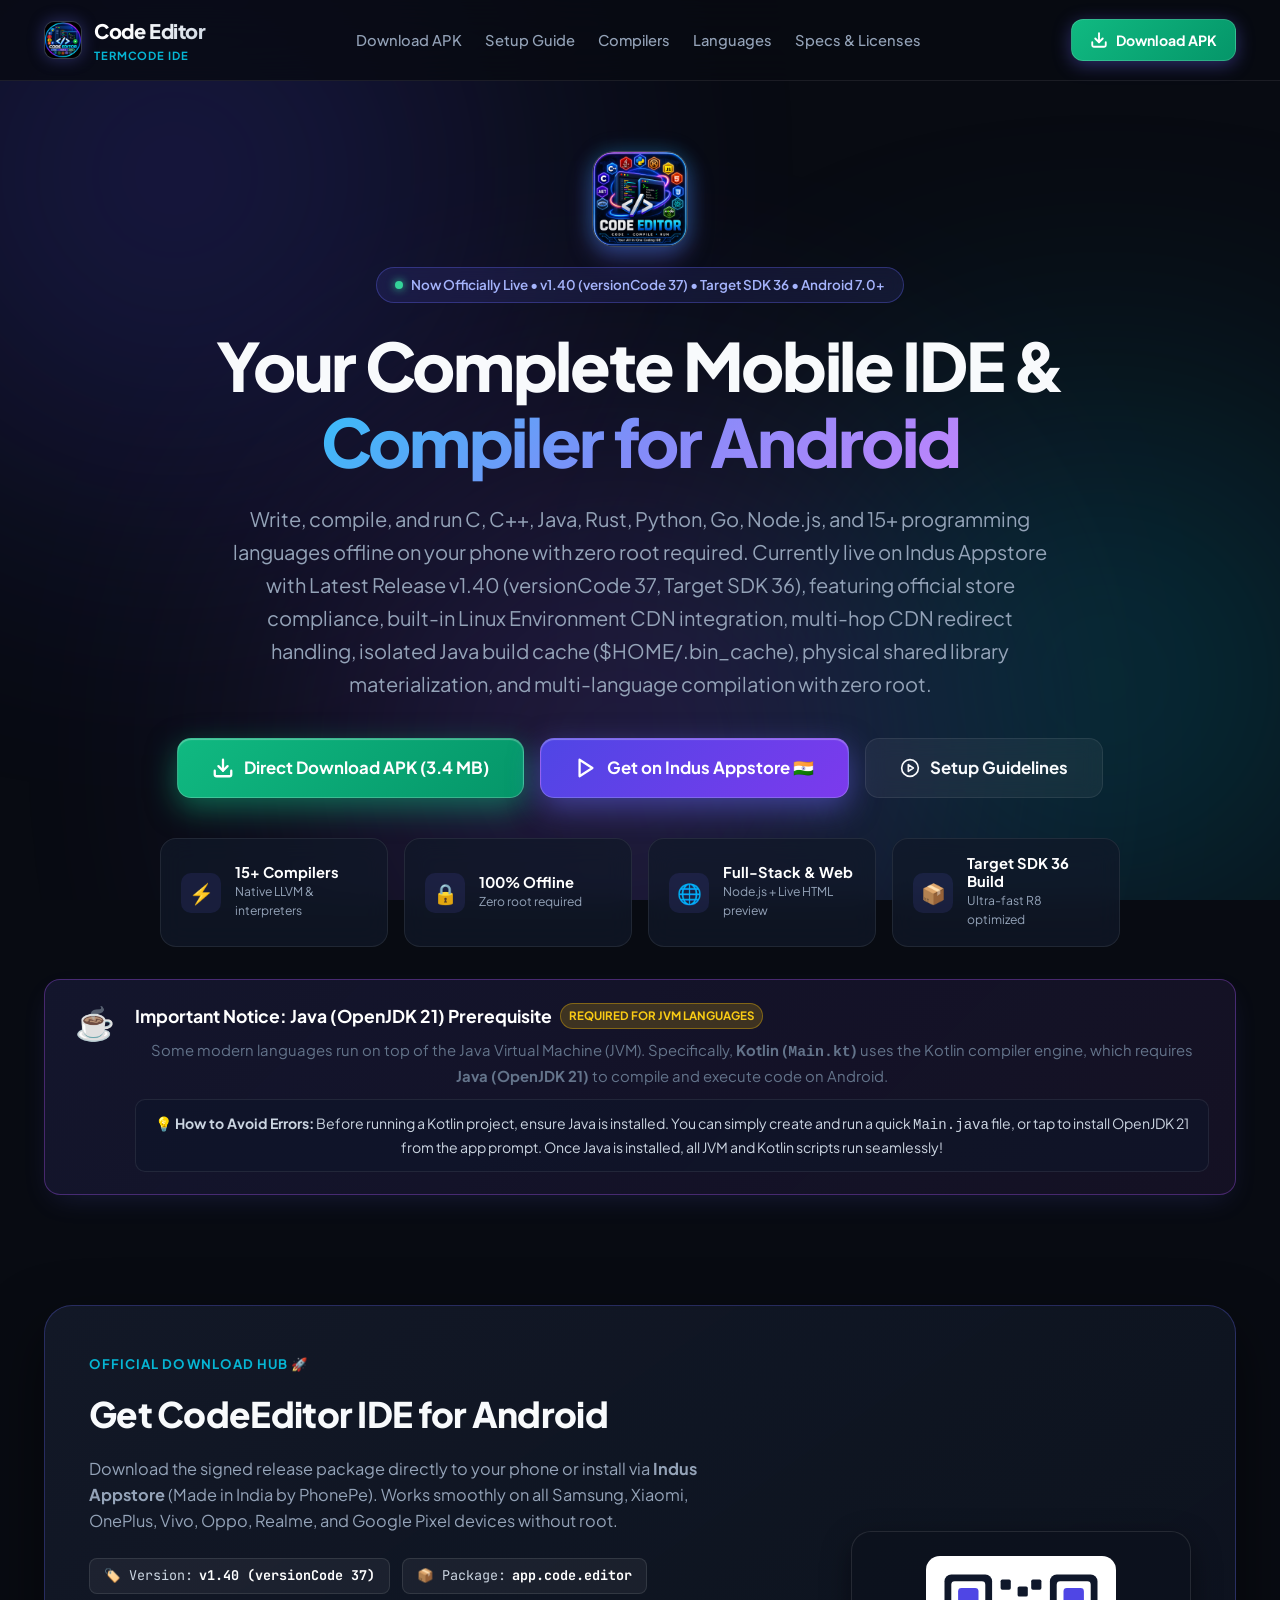
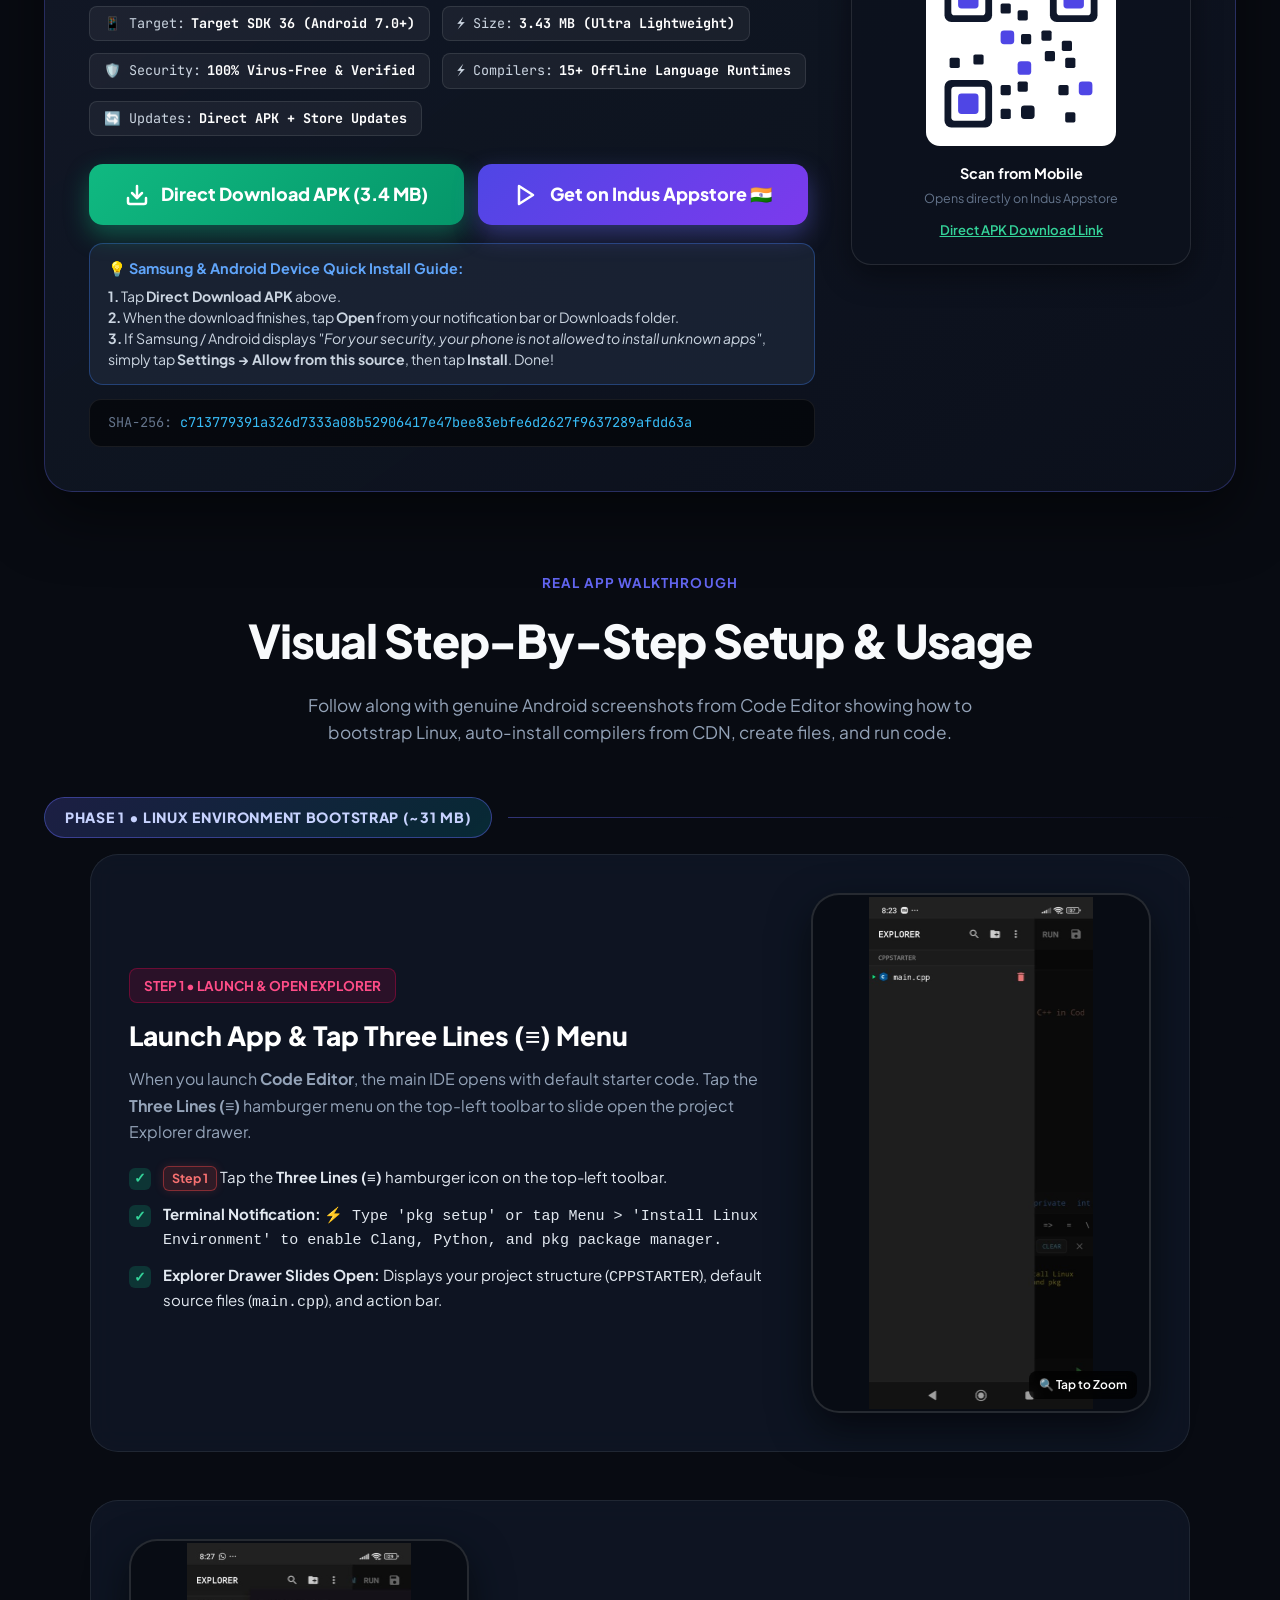
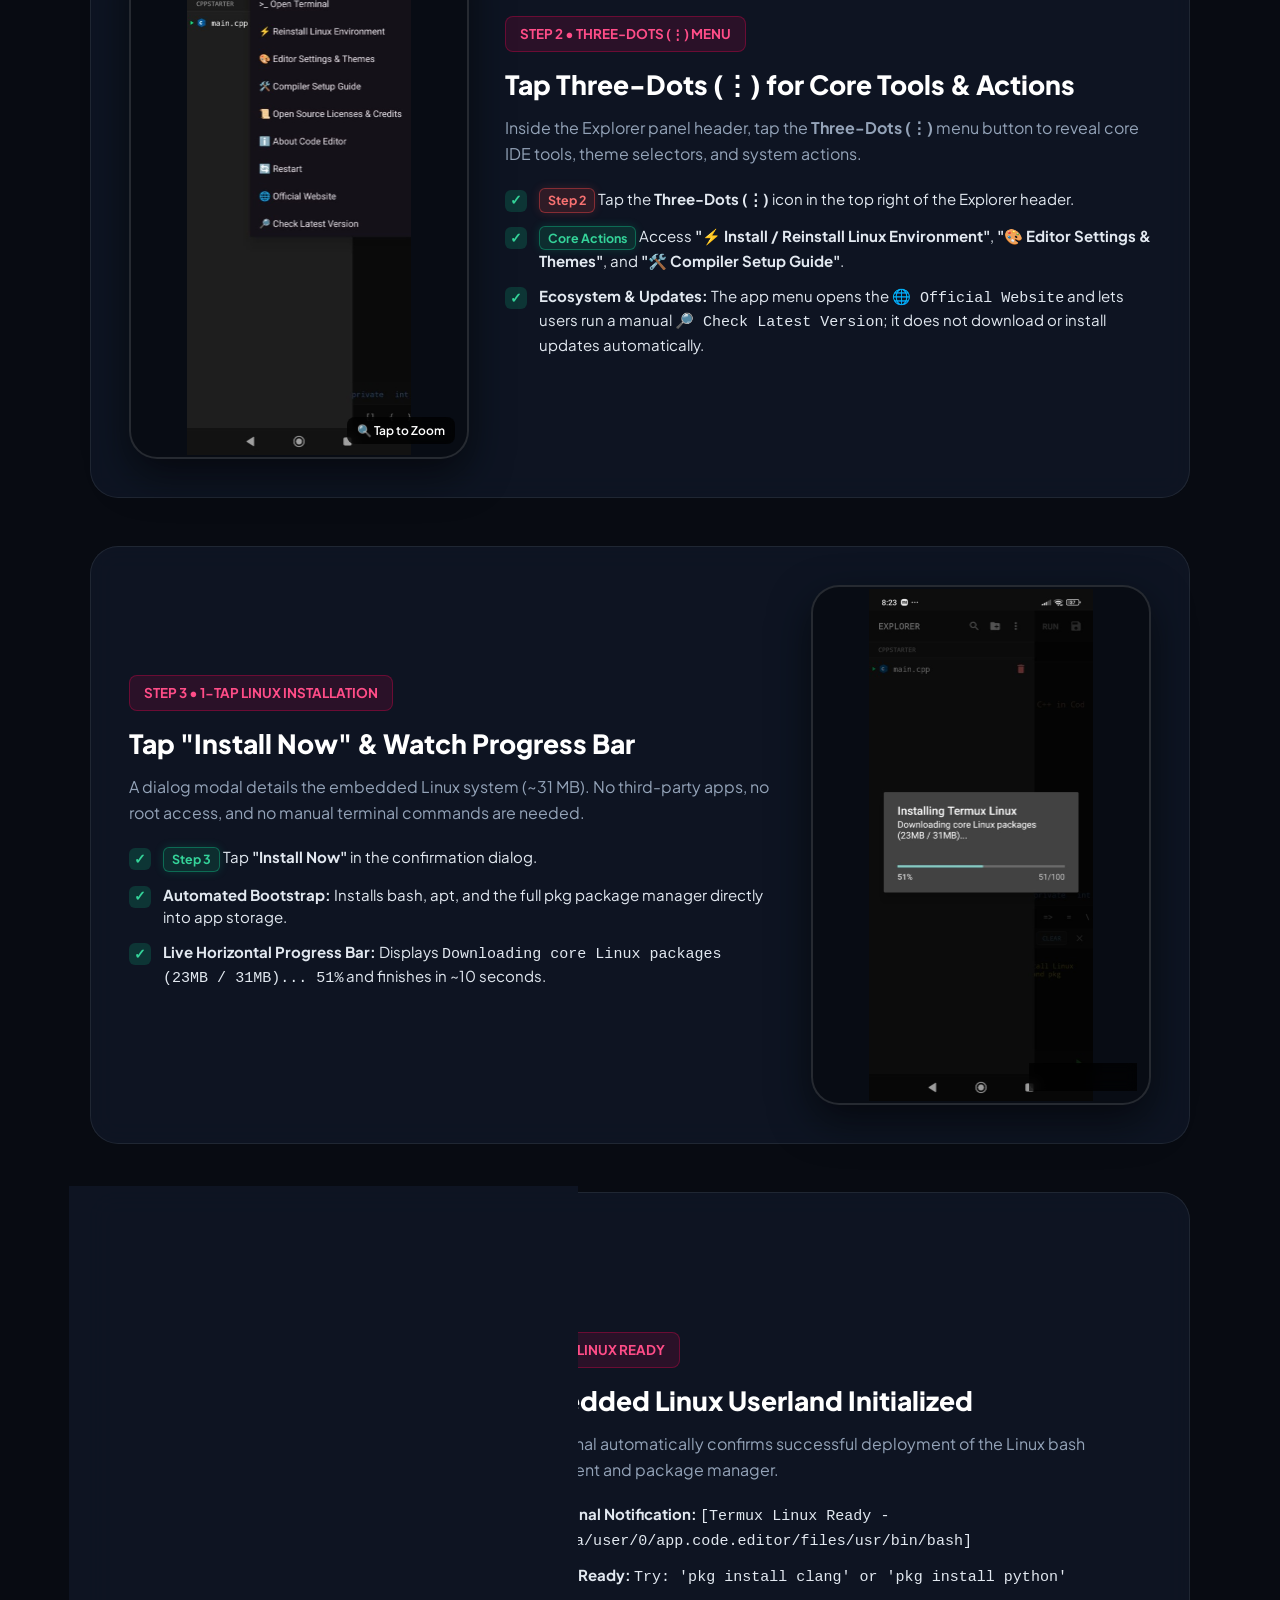
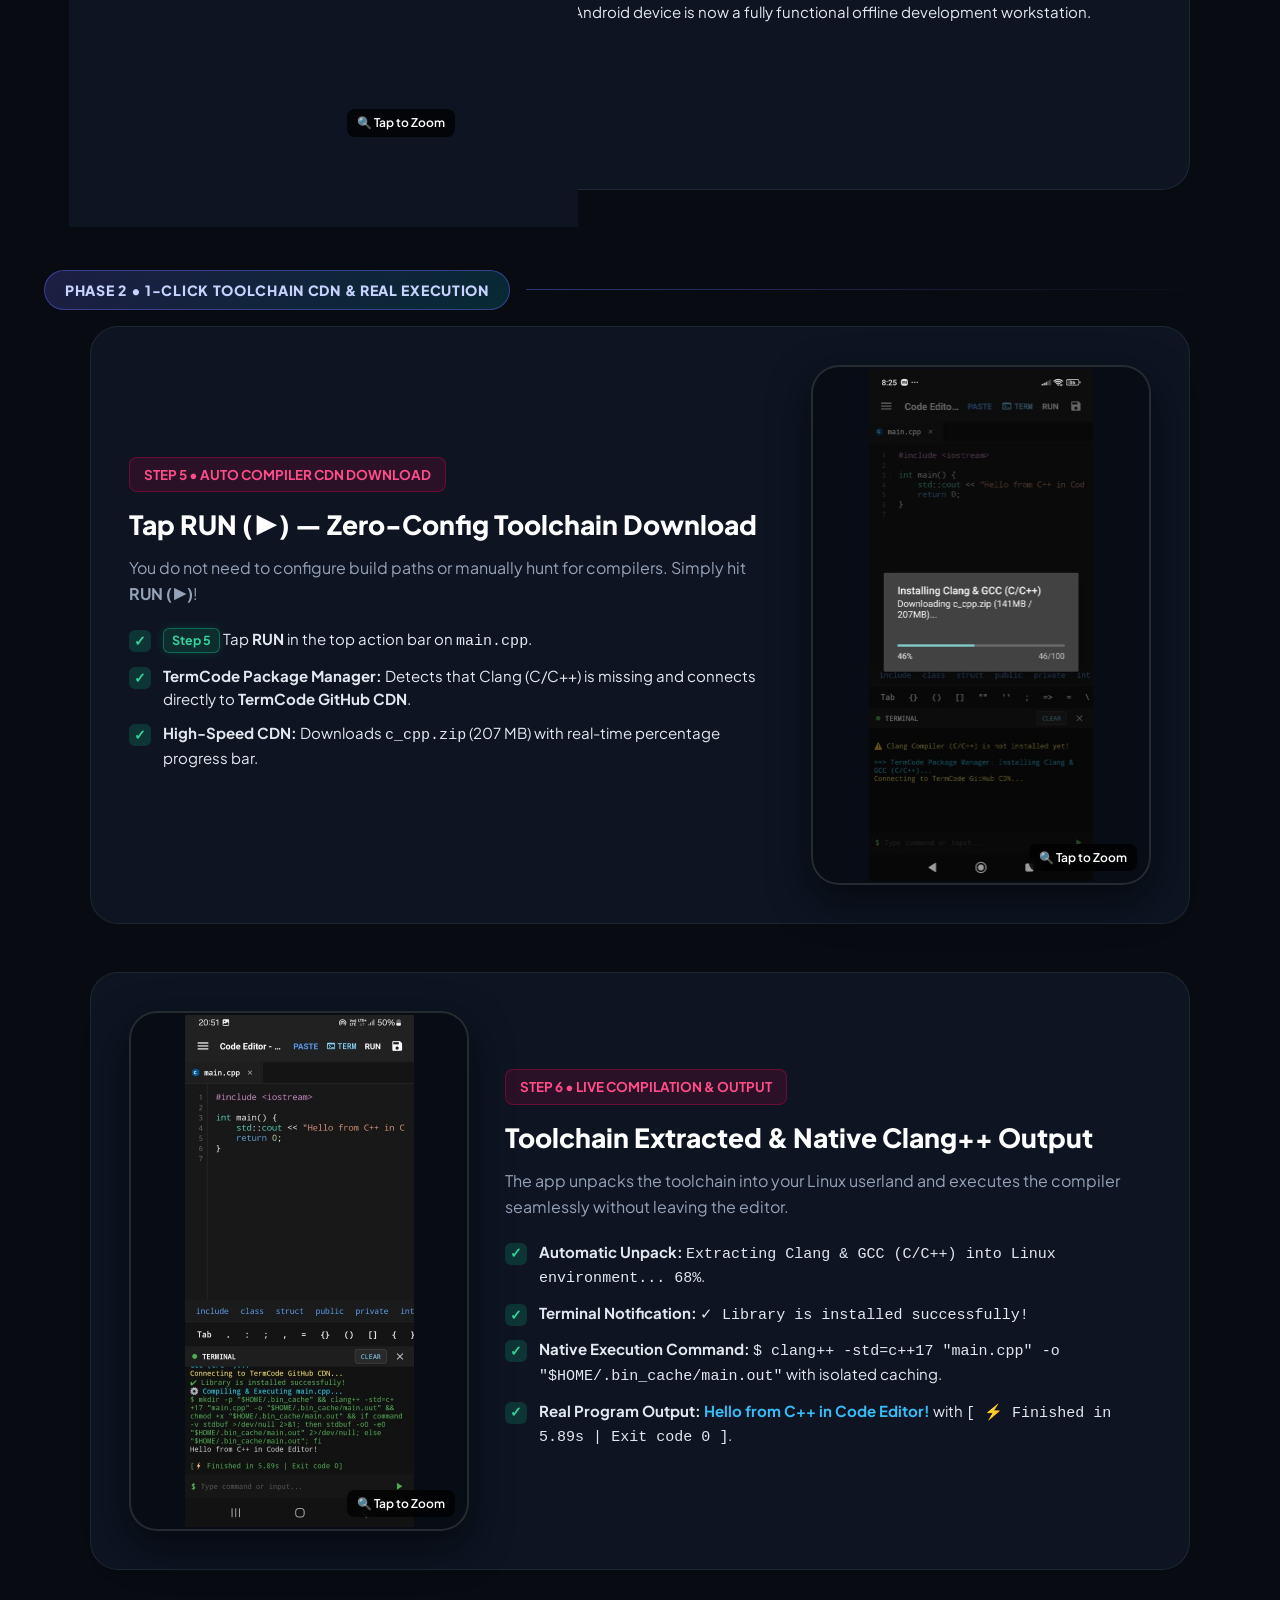
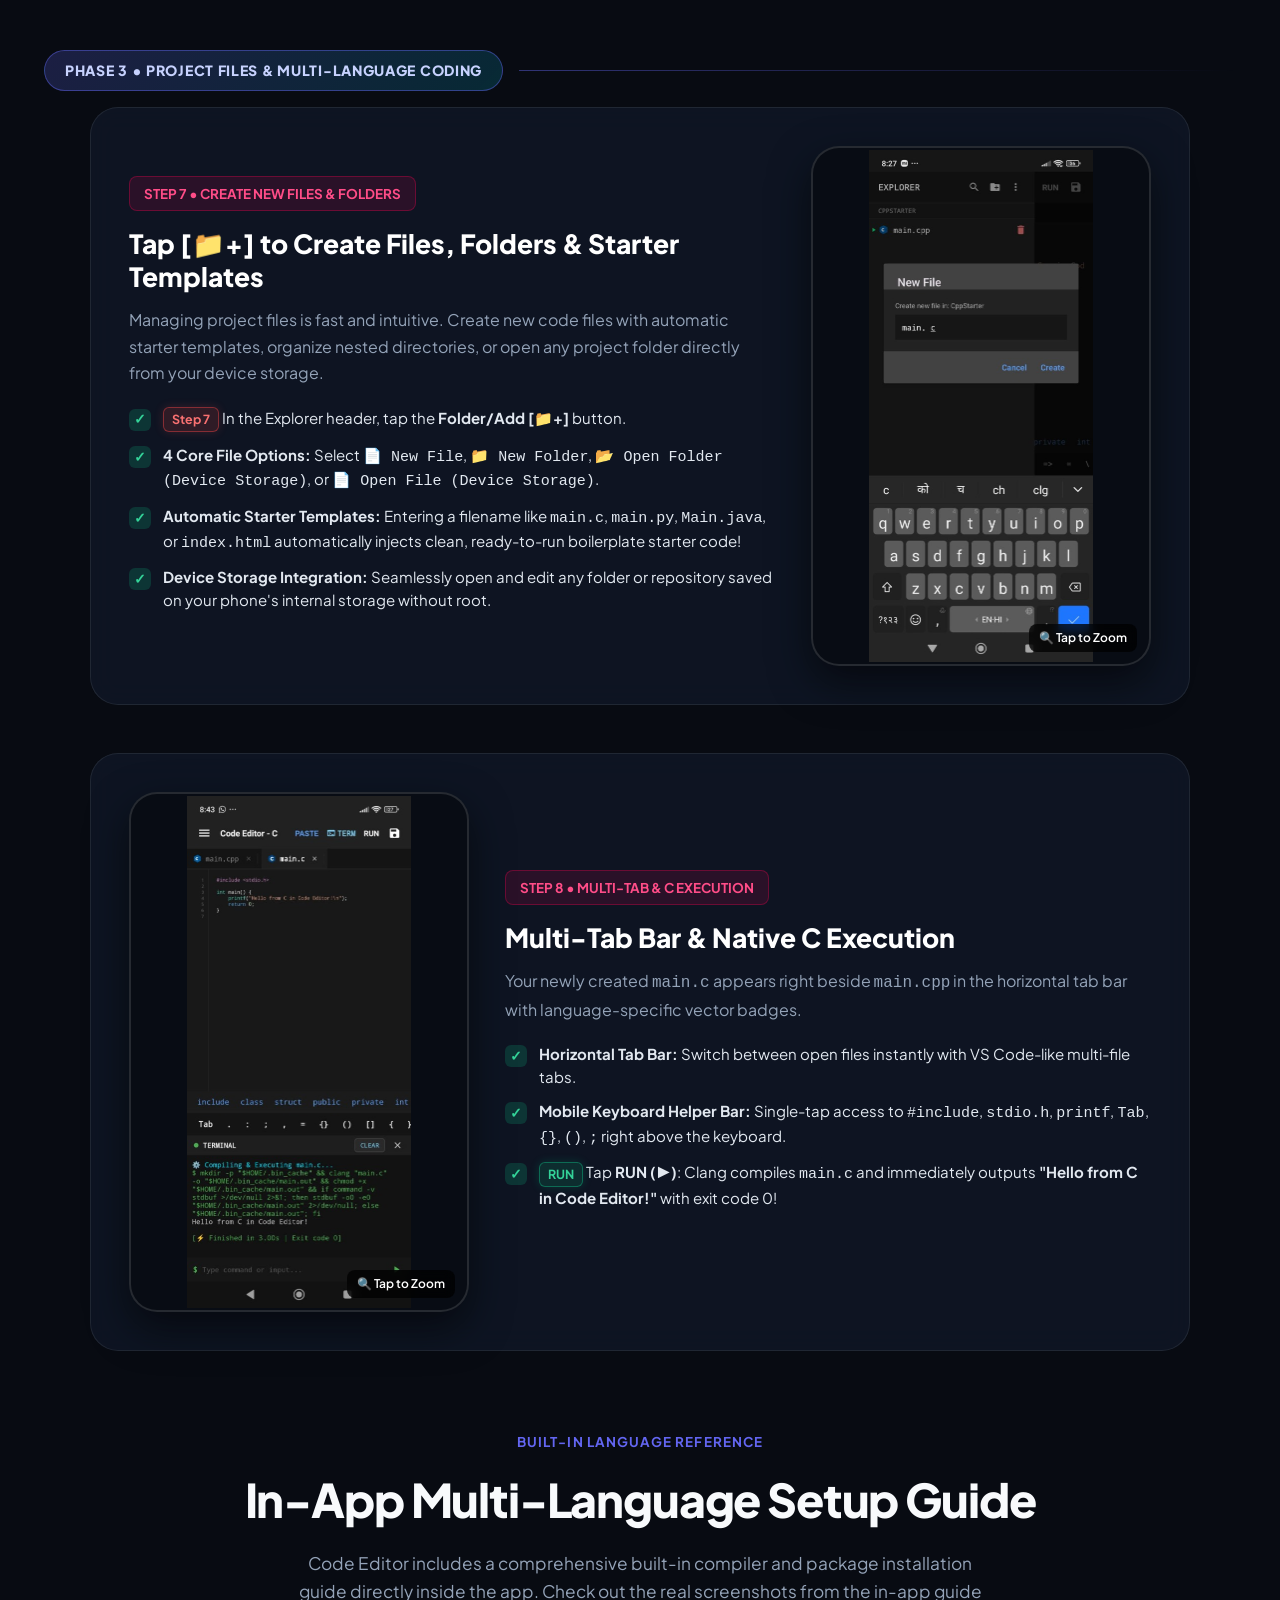
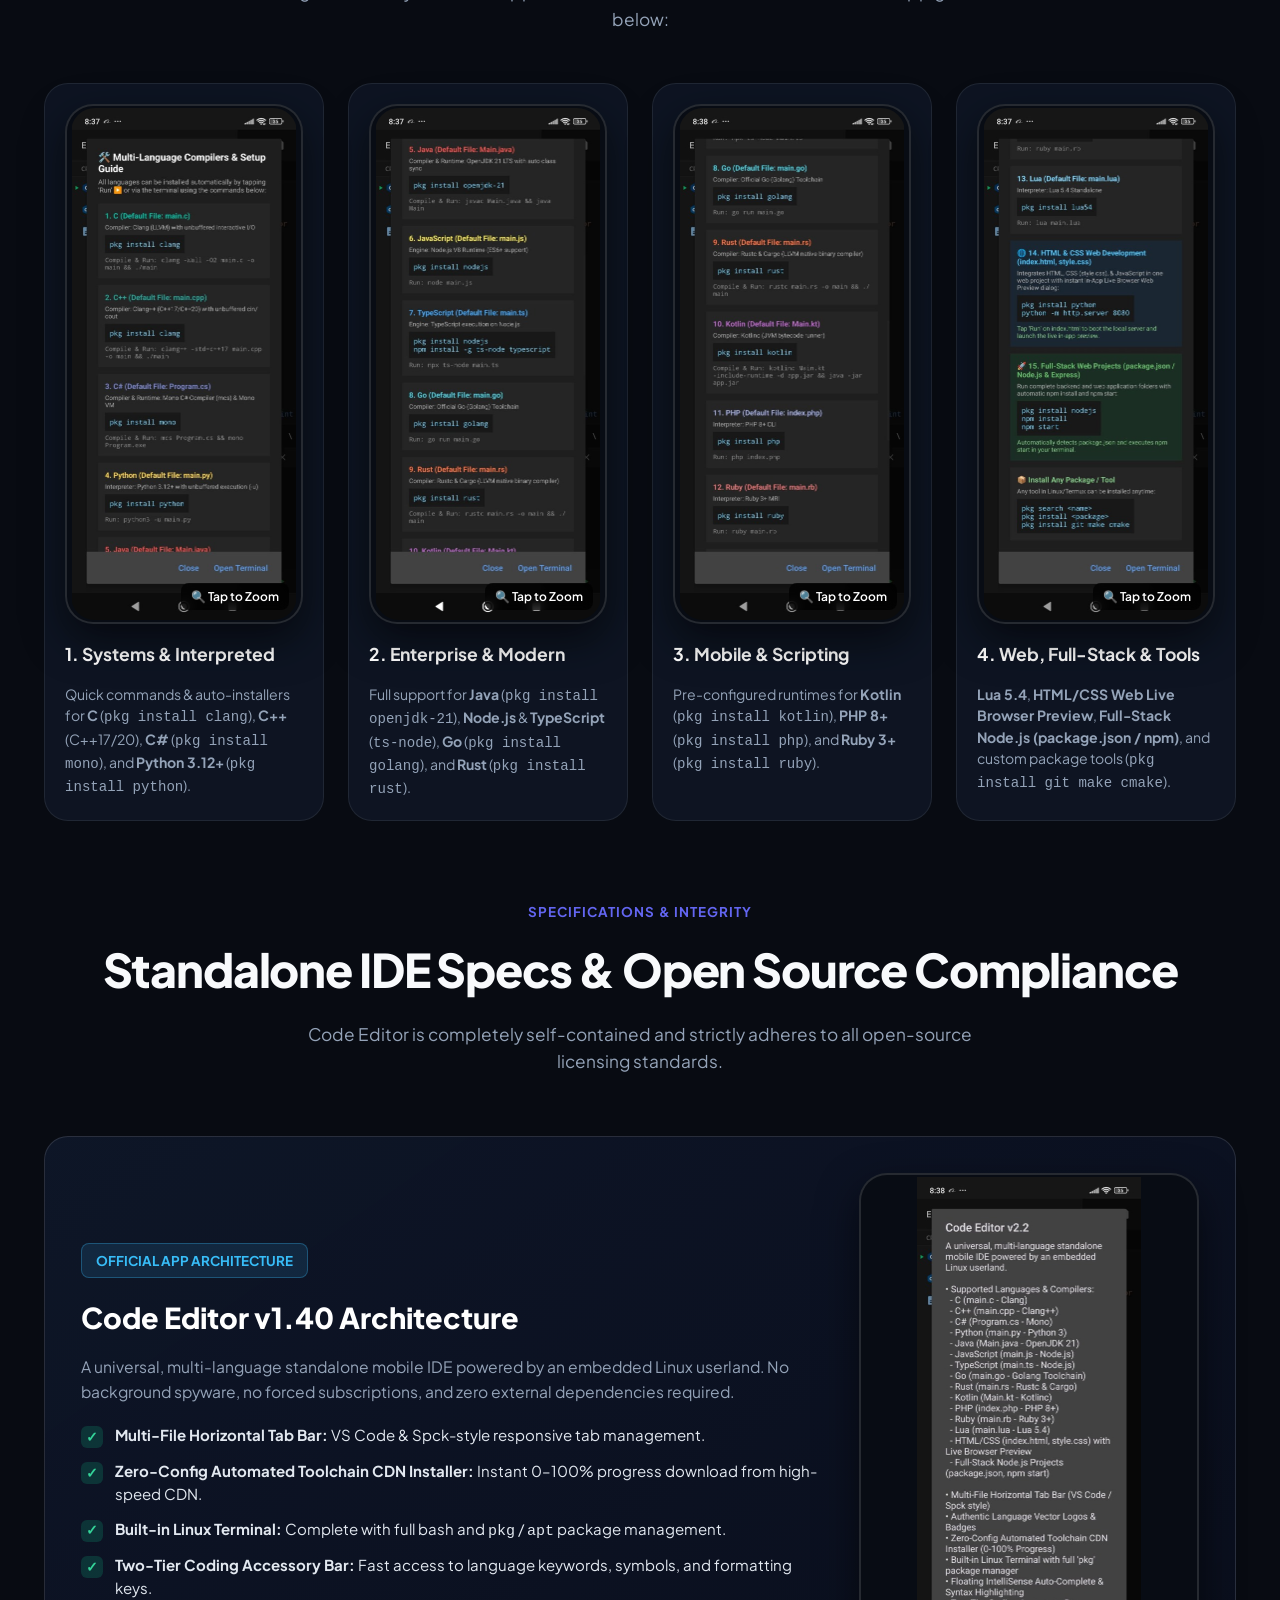
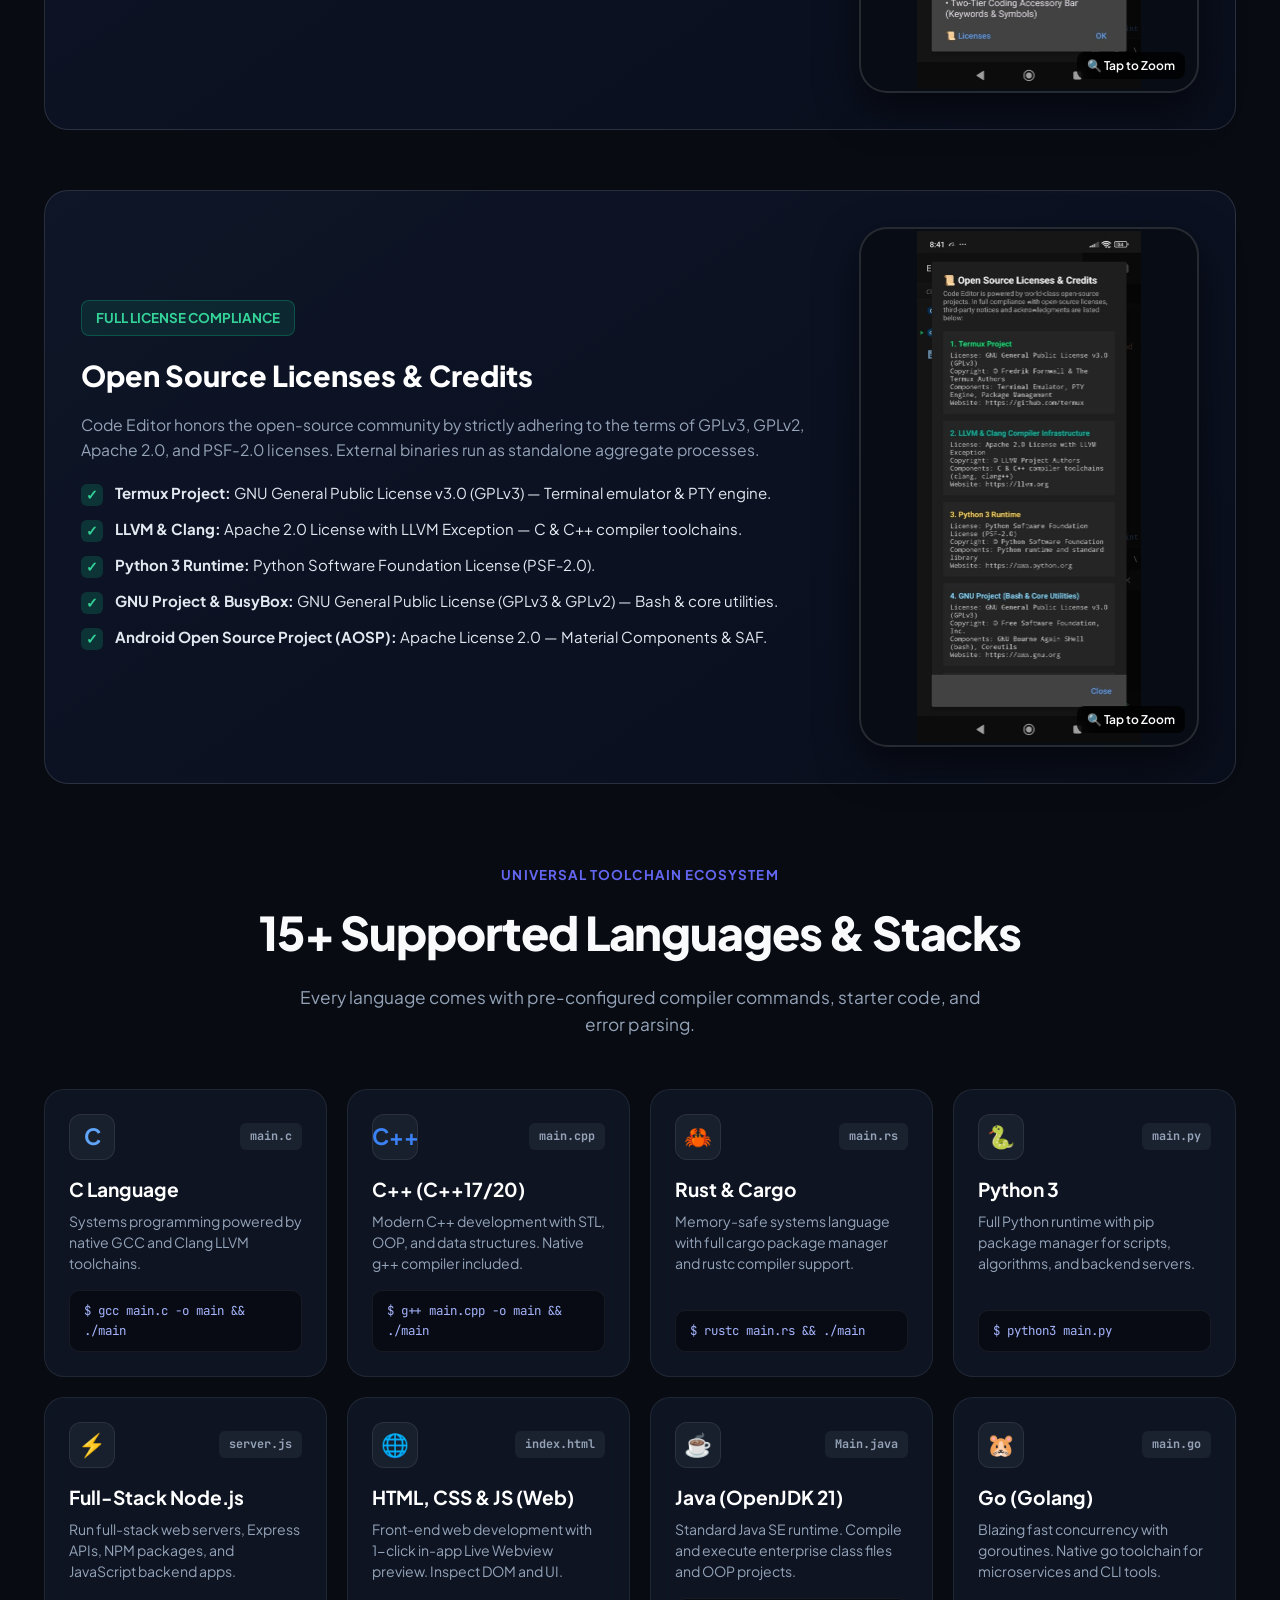
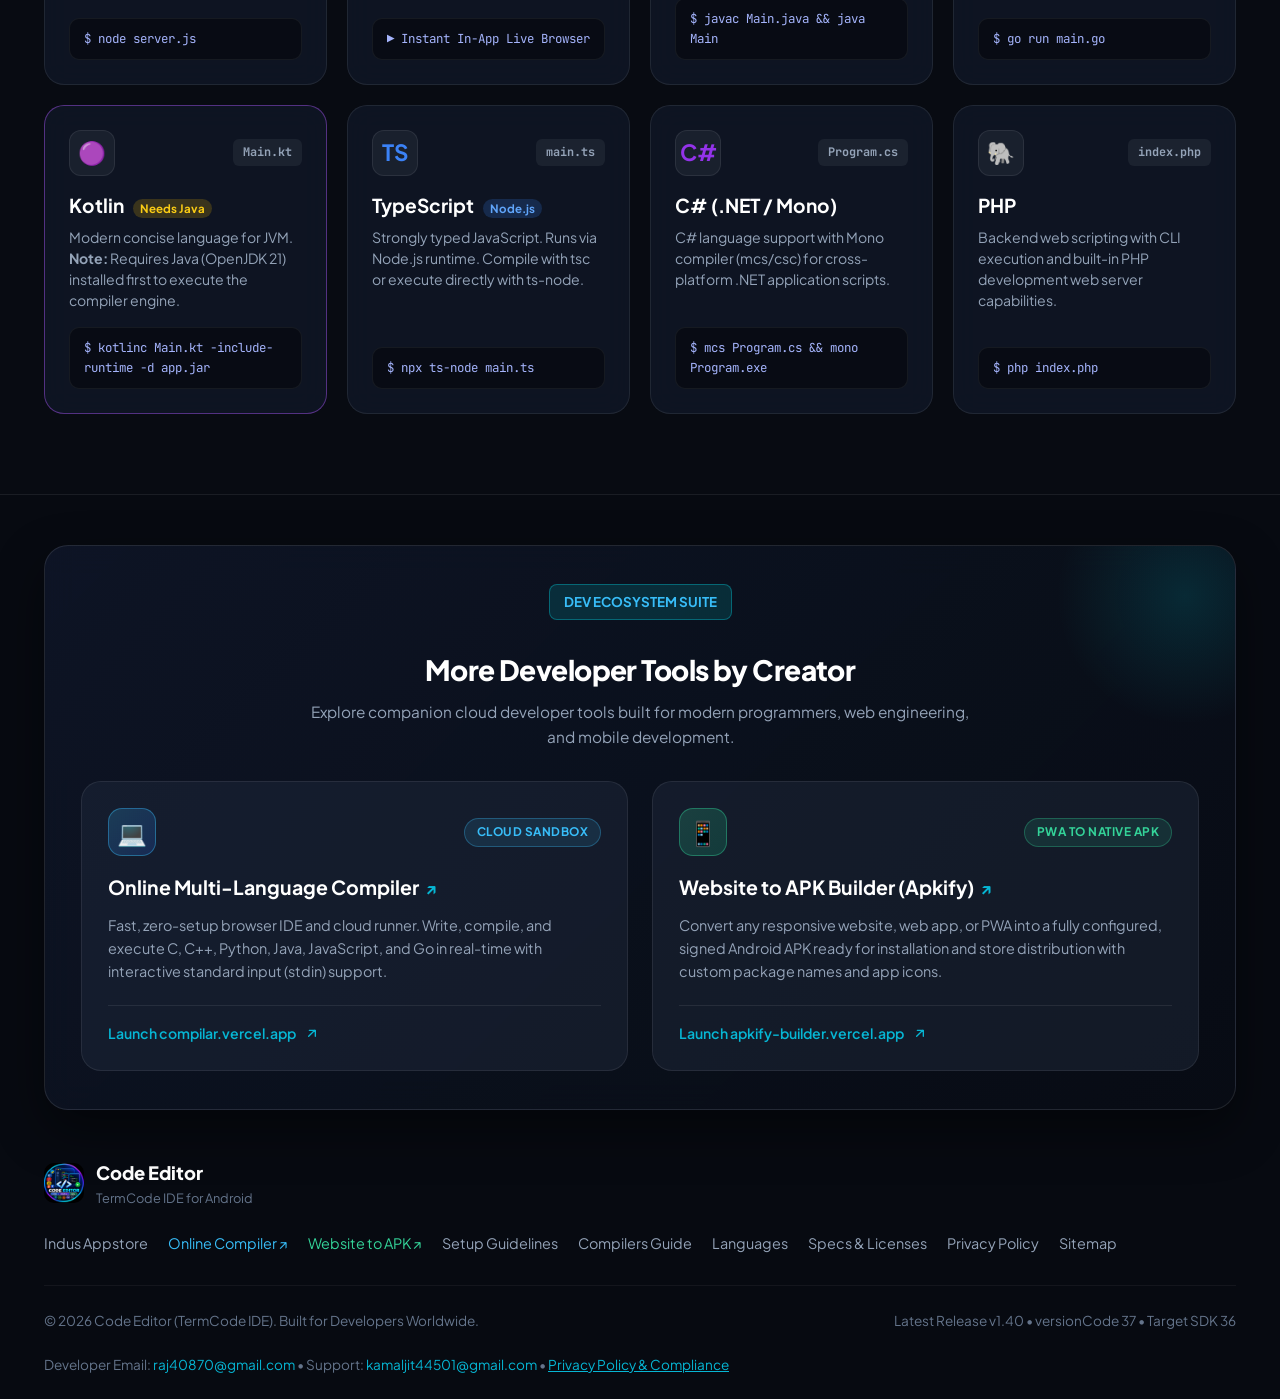
==== commit 8ccc0cfa: "Standardize visual guide to clean 1-image mobile phone frames for optimal mobile responsiveness" ====
--- a/index.html
+++ b/index.html
@@ -298,12 +298,12 @@
 
       <div class="visual-guide-container">
         <!-- Step 1: Launch App & Open Explorer Drawer -->
-        <div class="visual-step-card wide-media">
+        <div class="visual-step-card">
           <div class="step-info-col">
             <div class="step-badge">STEP 1 • LAUNCH &amp; OPEN EXPLORER</div>
             <h3 class="step-title">Launch App &amp; Tap Three Lines (≡) Menu</h3>
             <p class="step-desc">
-              When you launch <strong>Code Editor</strong>, the main IDE opens with default starter code. Notice the terminal banner at the bottom prompting you to initialize the Linux subsystem.
+              When you launch <strong>Code Editor</strong>, the main IDE opens with default starter code. Tap the <strong>Three Lines (≡)</strong> hamburger menu on the top-left toolbar to slide open the project Explorer drawer.
             </p>
             <ul class="action-checklist">
               <li>
@@ -321,21 +321,9 @@
             </ul>
           </div>
           <div class="step-img-col">
-            <div class="dual-frames">
-              <div class="dual-frame-item">
-                <div class="frame-label">A. First Launch Prompt</div>
-                <div class="mobile-frame" role="button" tabindex="0" aria-label="Enlarge screenshot: First Launch Main Screen with Terminal Hint" onclick="openLightbox('assets/images/real-step1-main-screen.jpg', 'First Launch Main Screen with Terminal Hint')">
-                  <img src="assets/images/real-step1-main-screen.jpg" alt="First Launch Main Screen with Terminal Hint" />
-                  <div class="zoom-hint" aria-hidden="true">🔍 Zoom</div>
-                </div>
-              </div>
-              <div class="dual-frame-item">
-                <div class="frame-label">B. Tap (≡) Explorer</div>
-                <div class="mobile-frame" role="button" tabindex="0" aria-label="Enlarge screenshot: Explorer Drawer Slides Open" onclick="openLightbox('assets/images/real-step2-explorer-drawer.jpg', 'Explorer Drawer Slides Open')">
-                  <img src="assets/images/real-step2-explorer-drawer.jpg" alt="Explorer Drawer Slides Open" />
-                  <div class="zoom-hint" aria-hidden="true">🔍 Zoom</div>
-                </div>
-              </div>
+            <div class="mobile-frame" role="button" tabindex="0" aria-label="Enlarge screenshot: Explorer Drawer Slides Open" onclick="openLightbox('assets/images/real-step2-explorer-drawer.jpg', 'Explorer Drawer Slides Open')">
+              <img src="assets/images/real-step2-explorer-drawer.jpg" alt="Explorer Drawer Slides Open" />
+              <div class="zoom-hint" aria-hidden="true">🔍 Tap to Zoom</div>
             </div>
           </div>
         </div>
@@ -372,7 +360,7 @@
         </div>
 
         <!-- Step 3: Install Linux Confirmation & Download Progress -->
-        <div class="visual-step-card wide-media">
+        <div class="visual-step-card">
           <div class="step-info-col">
             <div class="step-badge">STEP 3 • 1-TAP LINUX INSTALLATION</div>
             <h3 class="step-title">Tap "Install Now" &amp; Watch Progress Bar</h3>
@@ -395,21 +383,9 @@
             </ul>
           </div>
           <div class="step-img-col">
-            <div class="dual-frames">
-              <div class="dual-frame-item">
-                <div class="frame-label">A. Confirmation Dialog</div>
-                <div class="mobile-frame" role="button" tabindex="0" aria-label="Enlarge screenshot: Install Linux Confirmation Dialog" onclick="openLightbox('assets/images/real-step4-install-dialog.jpg', 'Install Linux Confirmation Dialog')">
-                  <img src="assets/images/real-step4-install-dialog.jpg" alt="Install Linux Confirmation Dialog" />
-                  <div class="zoom-hint" aria-hidden="true">🔍 Zoom</div>
-                </div>
-              </div>
-              <div class="dual-frame-item">
-                <div class="frame-label">B. Download Progress</div>
-                <div class="mobile-frame" role="button" tabindex="0" aria-label="Enlarge screenshot: Linux Package Download Progress Bar" onclick="openLightbox('assets/images/real-step5-downloading-linux.jpg', 'Linux Package Download Progress Bar')">
-                  <img src="assets/images/real-step5-downloading-linux.jpg" alt="Linux Package Download Progress Bar" />
-                  <div class="zoom-hint" aria-hidden="true">🔍 Zoom</div>
-                </div>
-              </div>
+            <div class="mobile-frame" role="button" tabindex="0" aria-label="Enlarge screenshot: Linux Package Download Progress Bar" onclick="openLightbox('assets/images/real-step5-downloading-linux.jpg', 'Linux Package Download Progress Bar')">
+              <img src="assets/images/real-step5-downloading-linux.jpg" alt="Linux Package Download Progress Bar" />
+              <div class="zoom-hint" aria-hidden="true">🔍 Tap to Zoom</div>
             </div>
           </div>
         </div>
@@ -454,7 +430,7 @@
 
       <div class="visual-guide-container">
         <!-- Step 5: Automated Toolchain Download from GitHub CDN -->
-        <div class="visual-step-card wide-media">
+        <div class="visual-step-card">
           <div class="step-info-col">
             <div class="step-badge">STEP 5 • AUTO COMPILER CDN DOWNLOAD</div>
             <h3 class="step-title">Tap RUN (▶) — Zero-Config Toolchain Download</h3>
@@ -477,43 +453,19 @@
             </ul>
           </div>
           <div class="step-img-col">
-            <div class="dual-frames">
-              <div class="dual-frame-item">
-                <div class="frame-label">A. Auto Compiler Trigger</div>
-                <div class="mobile-frame" role="button" tabindex="0" aria-label="Enlarge screenshot: Auto Compiler Installation Trigger" onclick="openLightbox('assets/images/real-step7-auto-compiler-trigger.jpg', 'Auto Compiler Installation Trigger')">
-                  <img src="assets/images/real-step7-auto-compiler-trigger.jpg" alt="Auto Compiler Installation Trigger" />
-                  <div class="zoom-hint" aria-hidden="true">🔍 Zoom</div>
-                </div>
-              </div>
-              <div class="dual-frame-item">
-                <div class="frame-label">B. CDN Download (46%)</div>
-                <div class="mobile-frame" role="button" tabindex="0" aria-label="Enlarge screenshot: Downloading c_cpp.zip from GitHub CDN" onclick="openLightbox('assets/images/real-step8-compiler-downloading.jpg', 'Downloading c_cpp.zip from GitHub CDN')">
-                  <img src="assets/images/real-step8-compiler-downloading.jpg" alt="Downloading c_cpp.zip from GitHub CDN" />
-                  <div class="zoom-hint" aria-hidden="true">🔍 Zoom</div>
-                </div>
-              </div>
+            <div class="mobile-frame" role="button" tabindex="0" aria-label="Enlarge screenshot: Downloading c_cpp.zip from GitHub CDN" onclick="openLightbox('assets/images/real-step8-compiler-downloading.jpg', 'Downloading c_cpp.zip from GitHub CDN')">
+              <img src="assets/images/real-step8-compiler-downloading.jpg" alt="Downloading c_cpp.zip from GitHub CDN" />
+              <div class="zoom-hint" aria-hidden="true">🔍 Tap to Zoom</div>
             </div>
           </div>
         </div>
 
         <!-- Step 6: Native Extraction & First Real C++ Output -->
-        <div class="visual-step-card wide-media reverse">
+        <div class="visual-step-card reverse">
           <div class="step-img-col">
-            <div class="dual-frames">
-              <div class="dual-frame-item">
-                <div class="frame-label">A. Native Extraction</div>
-                <div class="mobile-frame" role="button" tabindex="0" aria-label="Enlarge screenshot: Extracting Clang and GCC into Linux" onclick="openLightbox('assets/images/real-step9-compiler-extracting.jpg', 'Extracting Clang and GCC into Linux')">
-                  <img src="assets/images/real-step9-compiler-extracting.jpg" alt="Extracting Clang and GCC into Linux" />
-                  <div class="zoom-hint" aria-hidden="true">🔍 Zoom</div>
-                </div>
-              </div>
-              <div class="dual-frame-item">
-                <div class="frame-label">B. Real Clang++ Output</div>
-                <div class="mobile-frame" role="button" tabindex="0" aria-label="Enlarge screenshot: C++ Compilation and Terminal Output" onclick="openLightbox('assets/images/real-step10-compile-run-output.jpg', 'C++ Compilation and Terminal Output')">
-                  <img src="assets/images/real-step10-compile-run-output.jpg" alt="C++ Compilation and Terminal Output" />
-                  <div class="zoom-hint" aria-hidden="true">🔍 Zoom</div>
-                </div>
-              </div>
+            <div class="mobile-frame" role="button" tabindex="0" aria-label="Enlarge screenshot: C++ Compilation and Terminal Output" onclick="openLightbox('assets/images/real-step10-compile-run-output.jpg', 'C++ Compilation and Terminal Output')">
+              <img src="assets/images/real-step10-compile-run-output.jpg" alt="C++ Compilation and Terminal Output" />
+              <div class="zoom-hint" aria-hidden="true">🔍 Tap to Zoom</div>
             </div>
           </div>
           <div class="step-info-col">
@@ -552,7 +504,7 @@
 
       <div class="visual-guide-container">
         <!-- Step 7: Create New Files & Folders -->
-        <div class="visual-step-card wide-media">
+        <div class="visual-step-card">
           <div class="step-info-col">
             <div class="step-badge">STEP 7 • CREATE NEW FILES &amp; FOLDERS</div>
             <h3 class="step-title">Tap [📁+] to Create Files, Folders &amp; Starter Templates</h3>
@@ -579,21 +531,9 @@
             </ul>
           </div>
           <div class="step-img-col">
-            <div class="dual-frames">
-              <div class="dual-frame-item">
-                <div class="frame-label">A. Explorer [📁+] Dropdown Menu</div>
-                <div class="mobile-frame" role="button" tabindex="0" aria-label="Enlarge screenshot: Explorer New File and Folder Dropdown" onclick="openLightbox('assets/images/real-step11-explorer-add-menu.jpg', 'Explorer New File and Folder Dropdown')">
-                  <img src="assets/images/real-step11-explorer-add-menu.jpg" alt="Explorer New File and Folder Dropdown" />
-                  <div class="zoom-hint" aria-hidden="true">🔍 Zoom</div>
-                </div>
-              </div>
-              <div class="dual-frame-item">
-                <div class="frame-label">B. New File Dialog with Starter Template</div>
-                <div class="mobile-frame" role="button" tabindex="0" aria-label="Enlarge screenshot: Create New File Dialog naming main.c" onclick="openLightbox('assets/images/real-step12-new-file-dialog.jpg', 'Create New File Dialog naming main.c')">
-                  <img src="assets/images/real-step12-new-file-dialog.jpg" alt="Create New File Dialog naming main.c" />
-                  <div class="zoom-hint" aria-hidden="true">🔍 Zoom</div>
-                </div>
-              </div>
+            <div class="mobile-frame" role="button" tabindex="0" aria-label="Enlarge screenshot: Create New File Dialog naming main.c" onclick="openLightbox('assets/images/real-step12-new-file-dialog.jpg', 'Create New File Dialog naming main.c')">
+              <img src="assets/images/real-step12-new-file-dialog.jpg" alt="Create New File Dialog naming main.c" />
+              <div class="zoom-hint" aria-hidden="true">🔍 Tap to Zoom</div>
             </div>
           </div>
         </div>
@@ -769,21 +709,9 @@
           </ul>
         </div>
         <div>
-          <div class="dual-frames">
-            <div class="dual-frame-item">
-              <div class="frame-label">Credits Part 1</div>
-              <div class="mobile-frame" role="button" tabindex="0" aria-label="Enlarge screenshot: Open Source Licenses and Attribution Part 1" onclick="openLightbox('assets/images/real-licenses-credits-1.jpg', 'Open Source Licenses and Attribution Part 1')">
-                <img src="assets/images/real-licenses-credits-1.jpg" alt="Open Source Licenses Part 1" />
-                <div class="zoom-hint" aria-hidden="true">🔍 Zoom</div>
-              </div>
-            </div>
-            <div class="dual-frame-item">
-              <div class="frame-label">Credits Part 2</div>
-              <div class="mobile-frame" role="button" tabindex="0" aria-label="Enlarge screenshot: Open Source Licenses and Attribution Part 2" onclick="openLightbox('assets/images/real-licenses-credits-2.jpg', 'Open Source Licenses and Attribution Part 2')">
-                <img src="assets/images/real-licenses-credits-2.jpg" alt="Open Source Licenses Part 2" />
-                <div class="zoom-hint" aria-hidden="true">🔍 Zoom</div>
-              </div>
-            </div>
+          <div class="mobile-frame" role="button" tabindex="0" aria-label="Enlarge screenshot: Open Source Licenses and Attribution" onclick="openLightbox('assets/images/real-licenses-credits-1.jpg', 'Open Source Licenses and Attribution')">
+            <img src="assets/images/real-licenses-credits-1.jpg" alt="Open Source Licenses and Attribution" />
+            <div class="zoom-hint" aria-hidden="true">🔍 Tap to Zoom</div>
           </div>
         </div>
       </div>
--- a/css/style.css
+++ b/css/style.css
@@ -1836,19 +1836,21 @@
     font-size: 0.78rem;
   }
 
-  .dual-frames {
-    grid-template-columns: 1fr;
-    gap: 16px;
+  .step-img-col {
+    width: 100%;
+    max-width: 310px;
+    margin: 0 auto;
   }
 
   .mobile-frame {
-    border-radius: 20px;
+    border-radius: 24px;
     padding: 3px;
     max-height: none;
+    width: 100%;
   }
 
   .mobile-frame img {
-    border-radius: 16px;
+    border-radius: 20px;
     max-height: 480px;
     width: 100%;
     object-fit: contain;
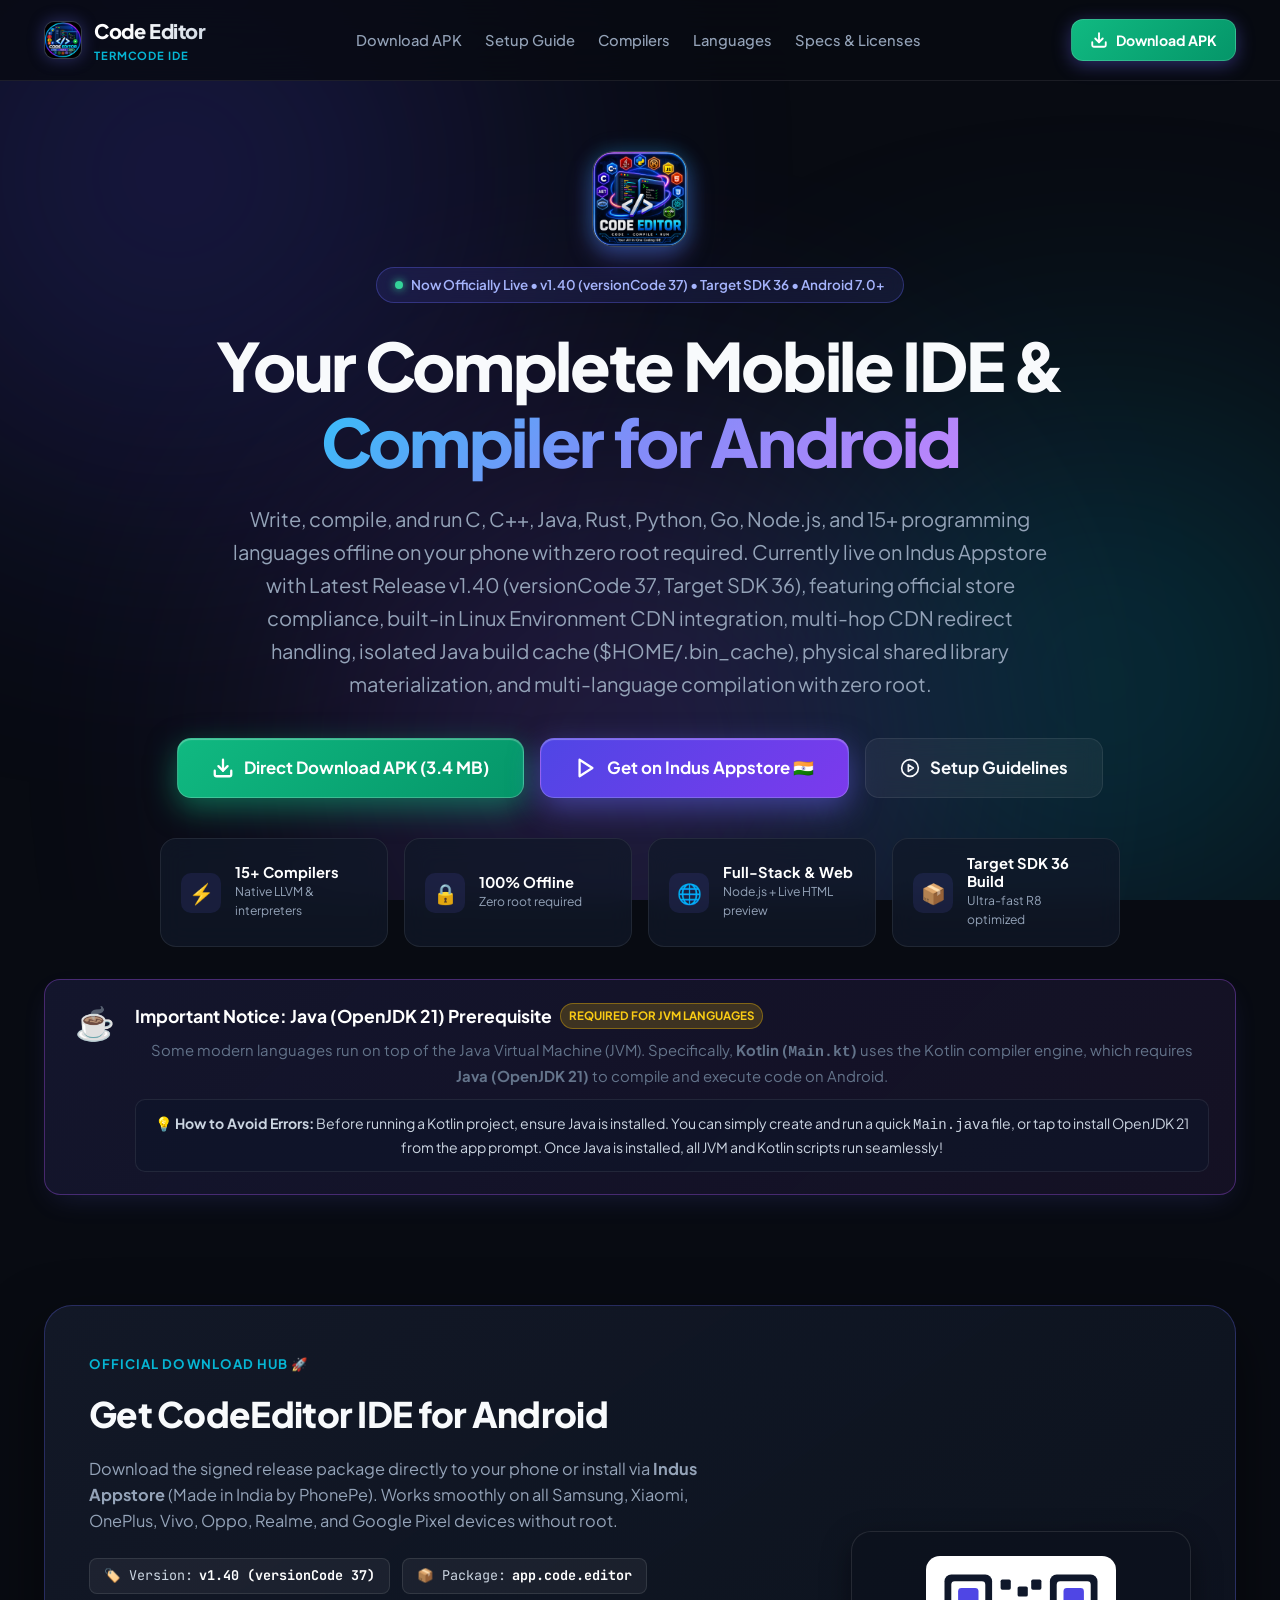
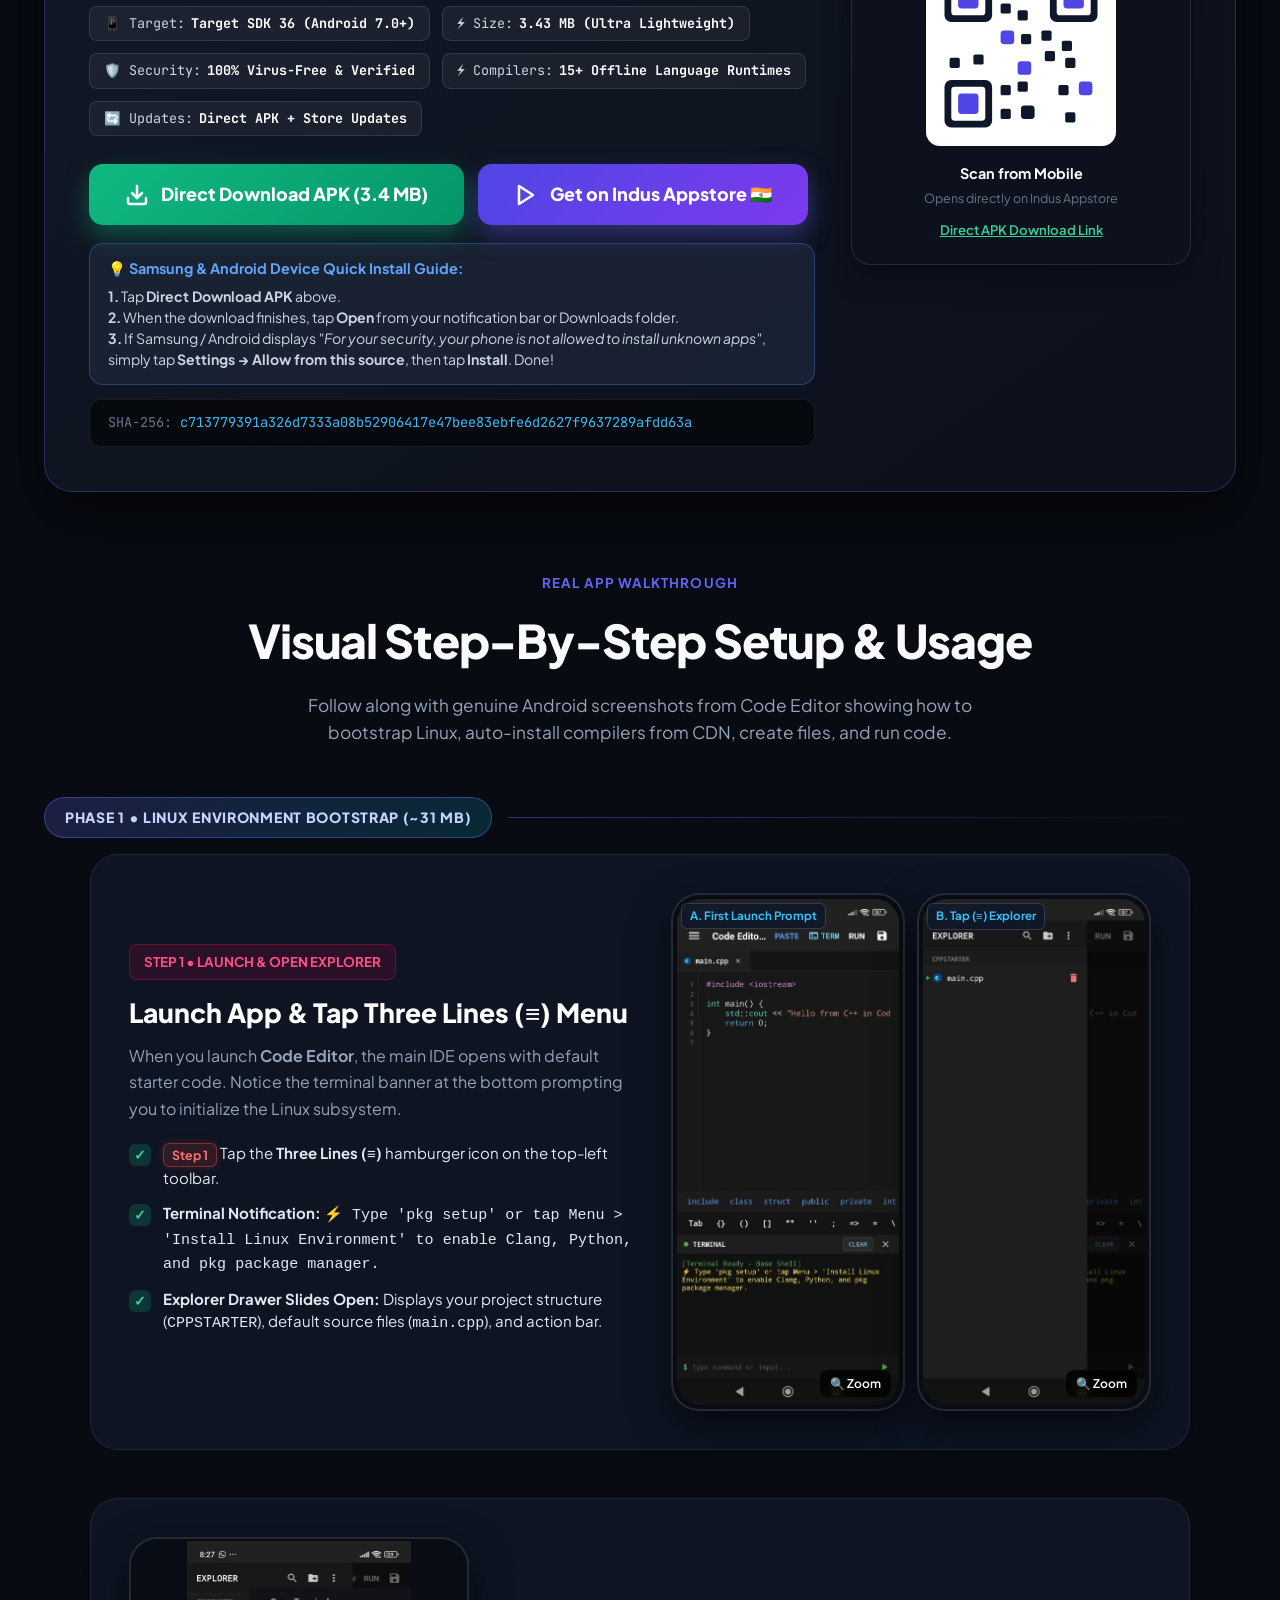
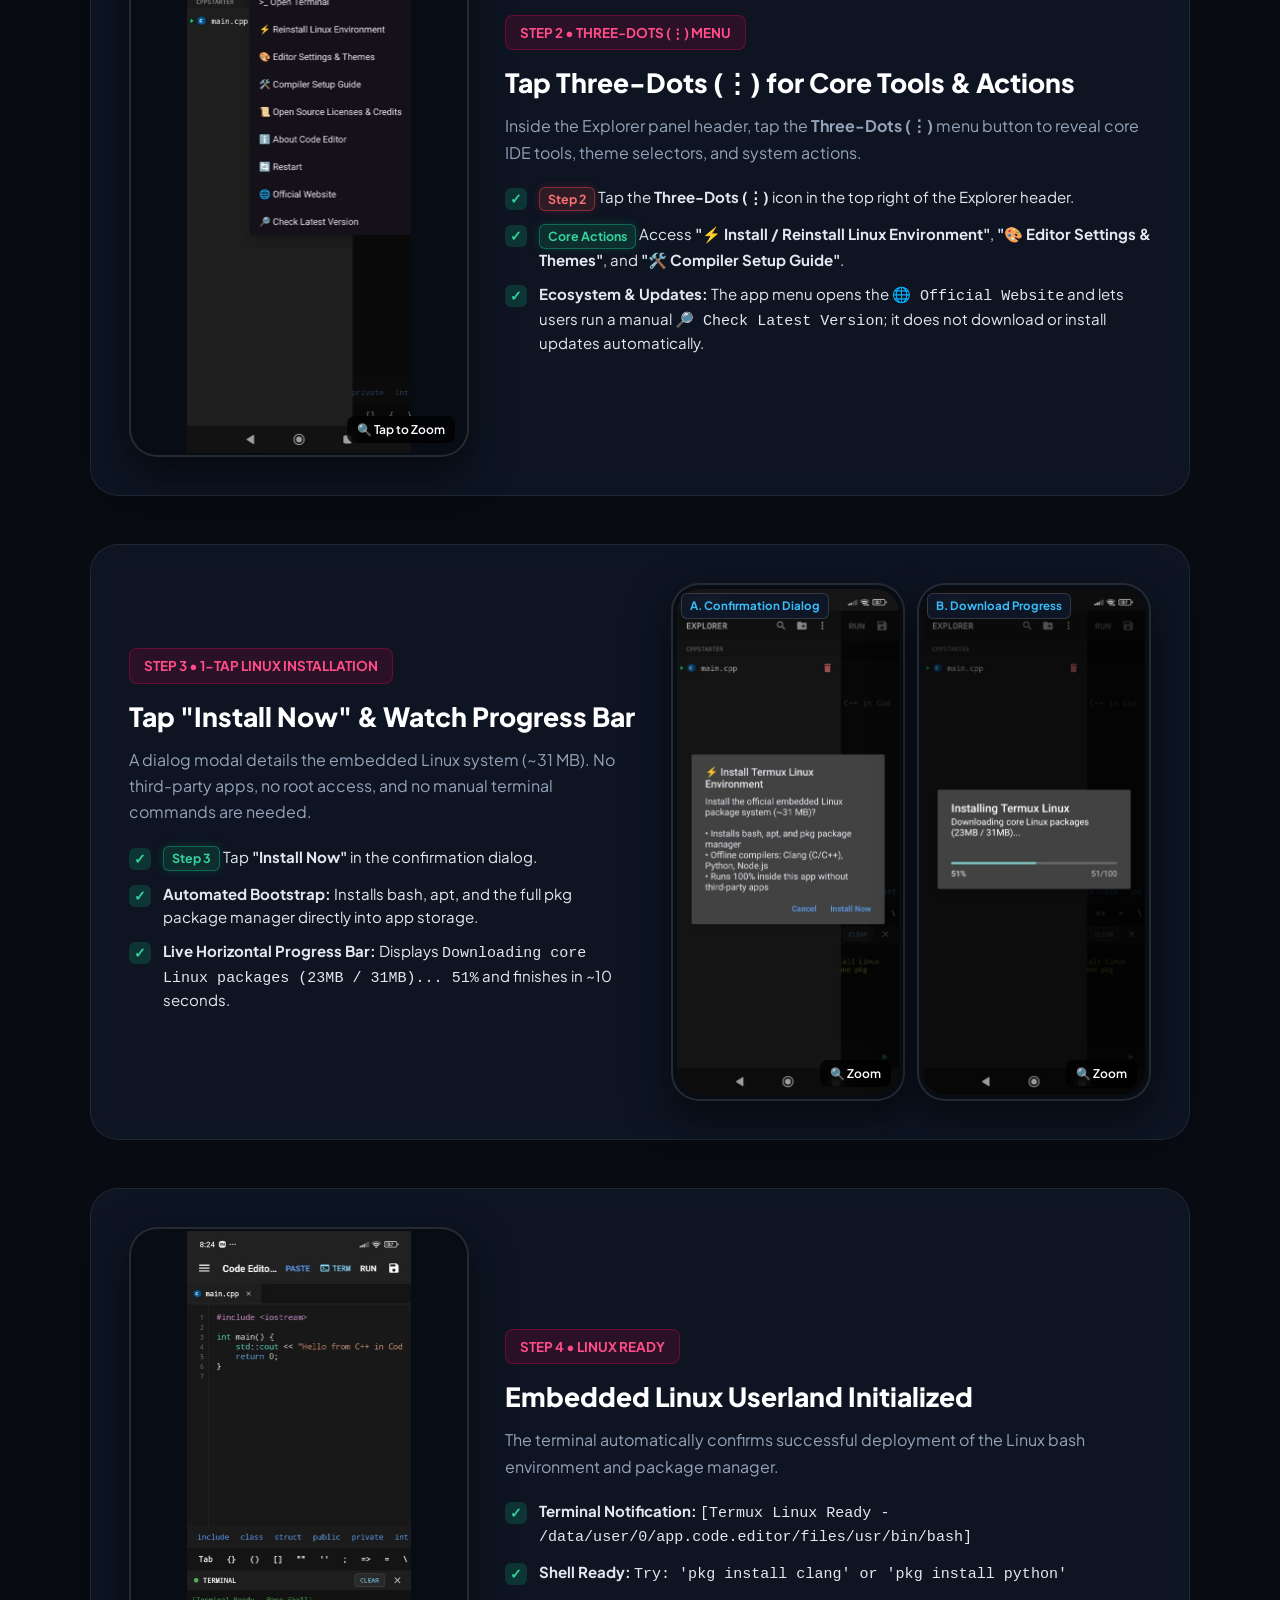
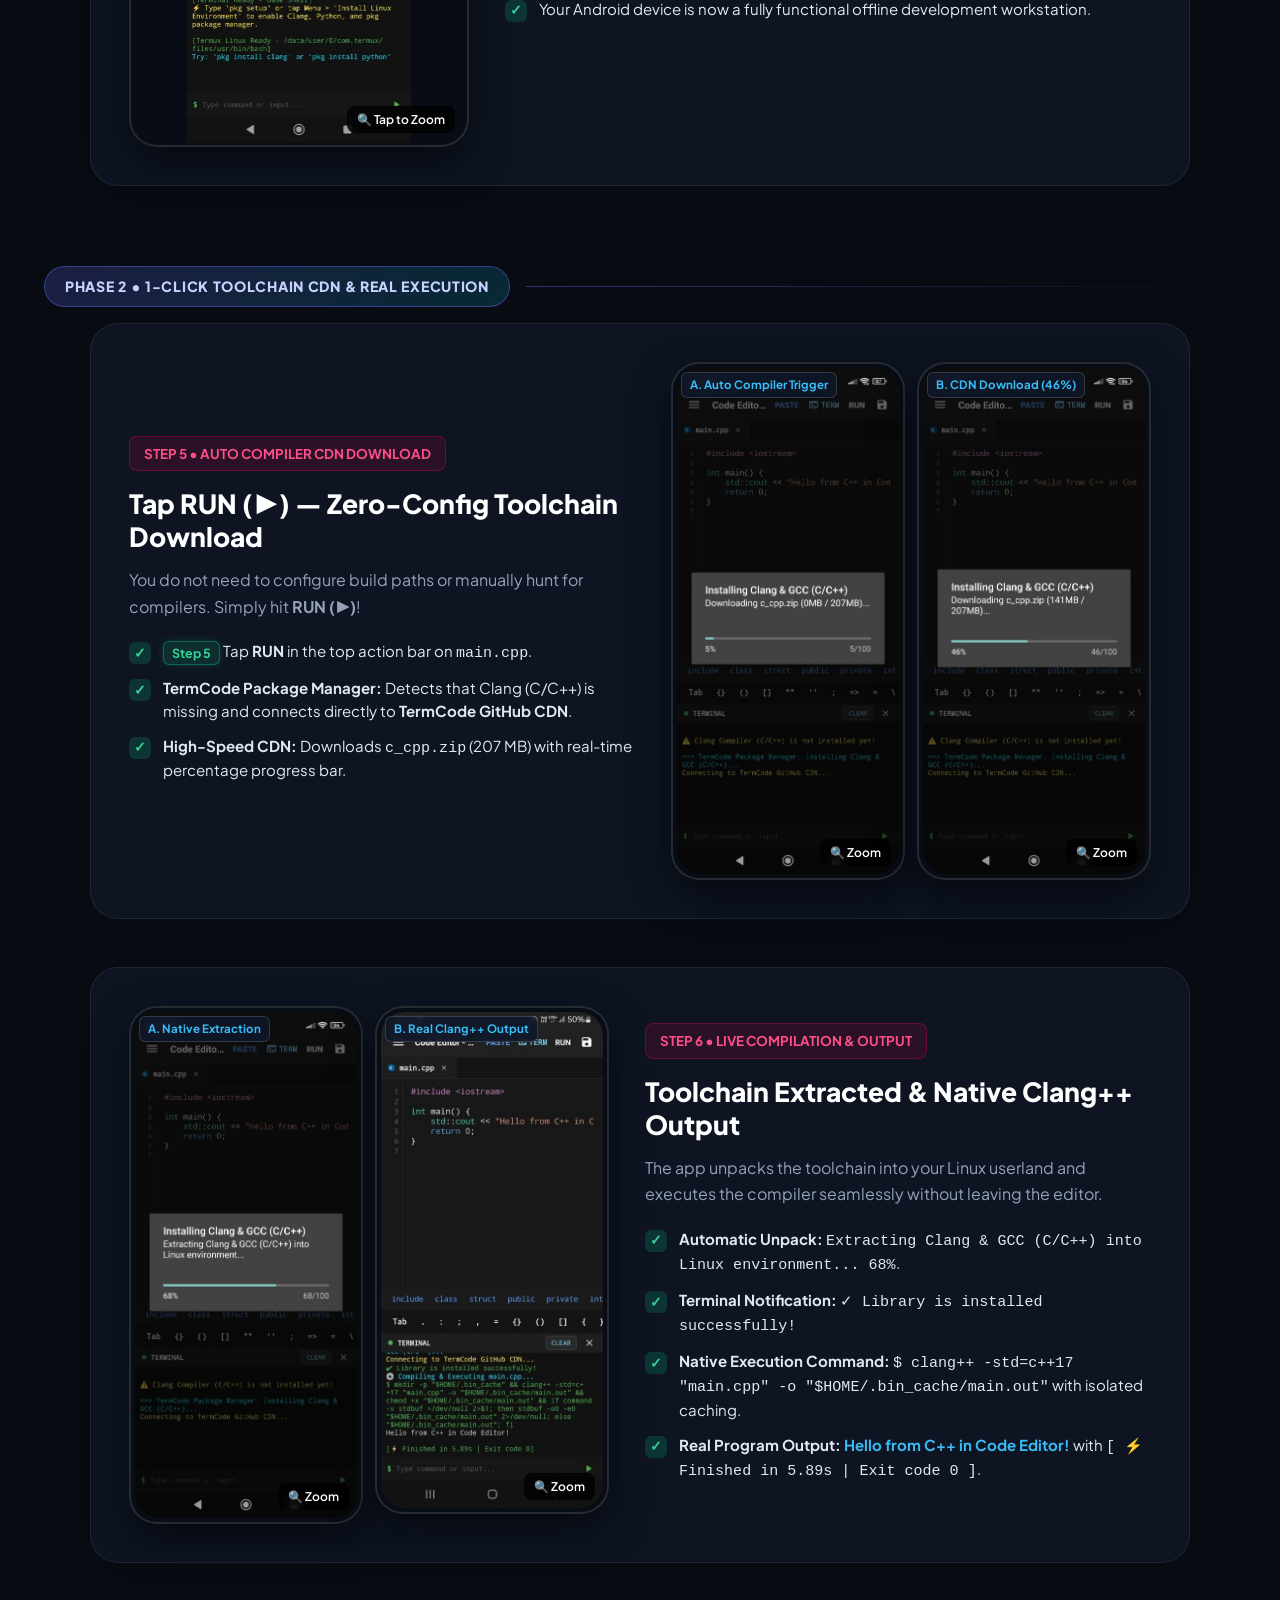
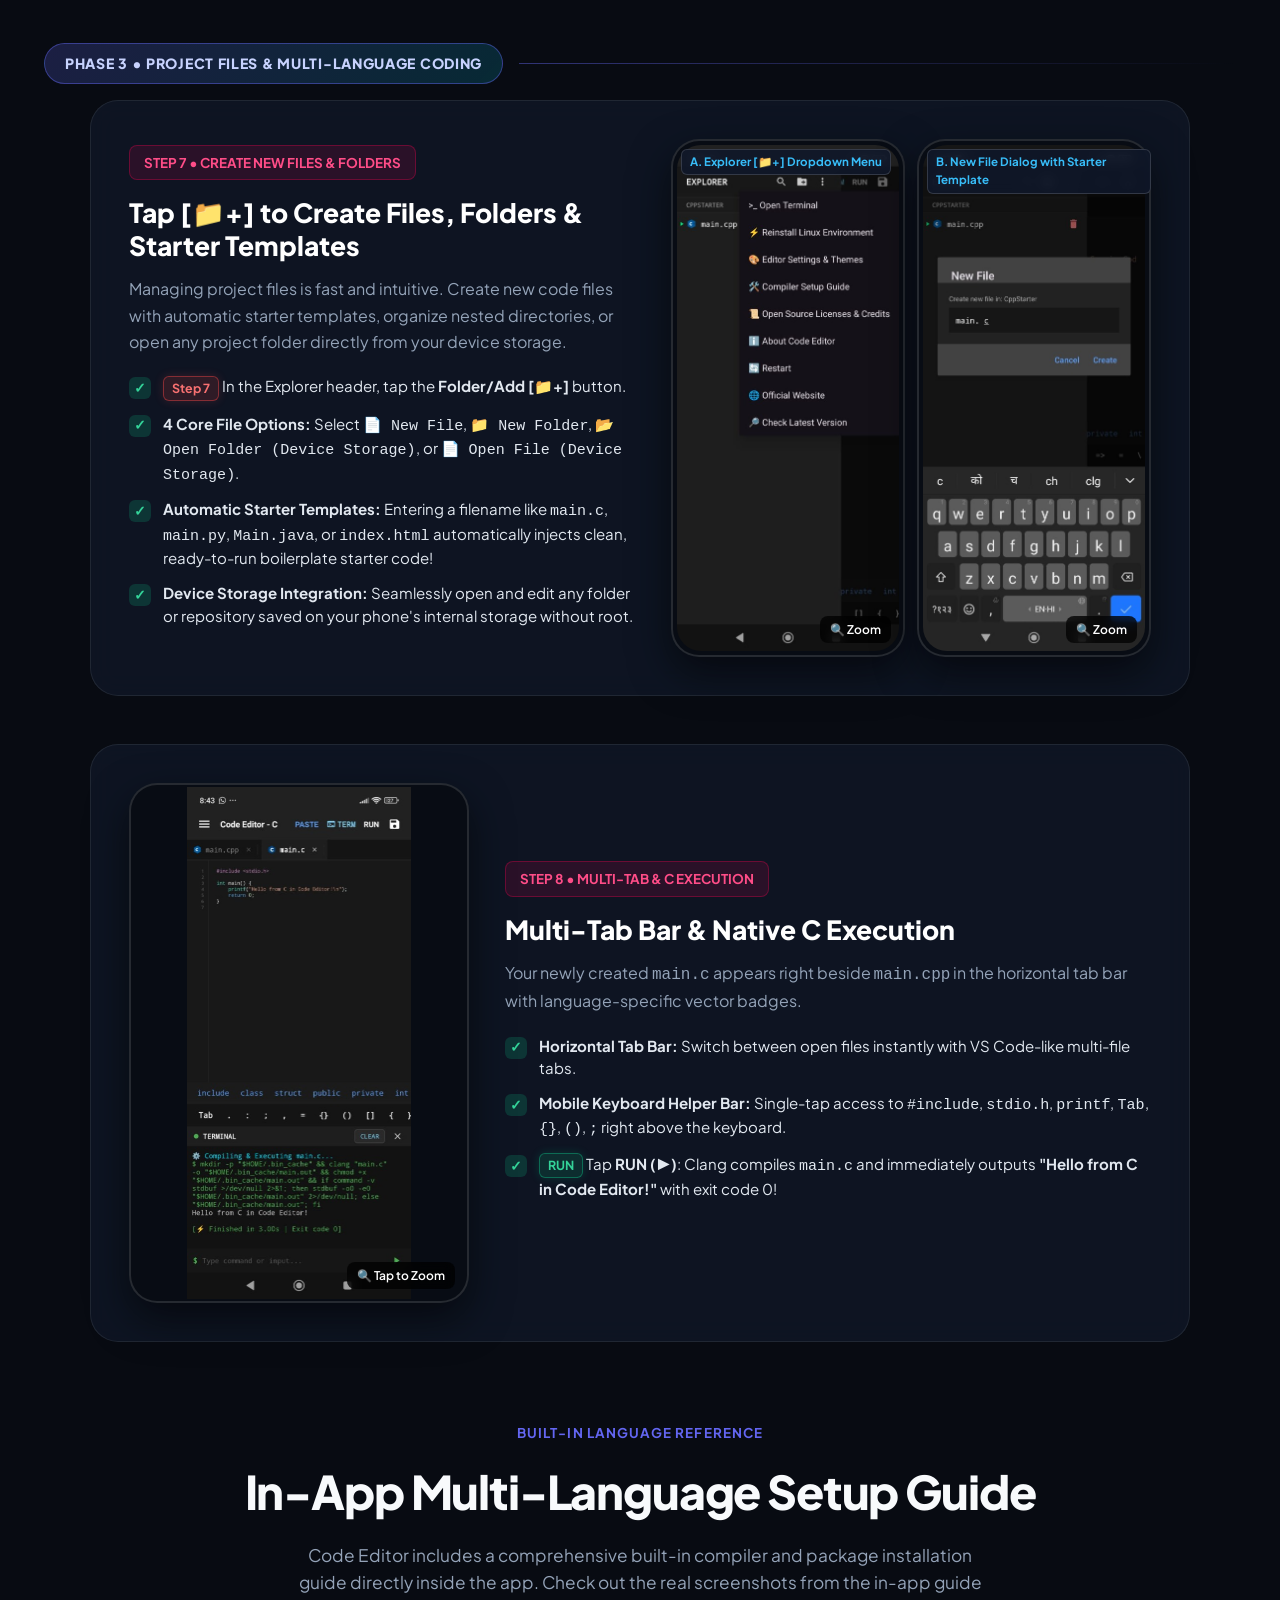
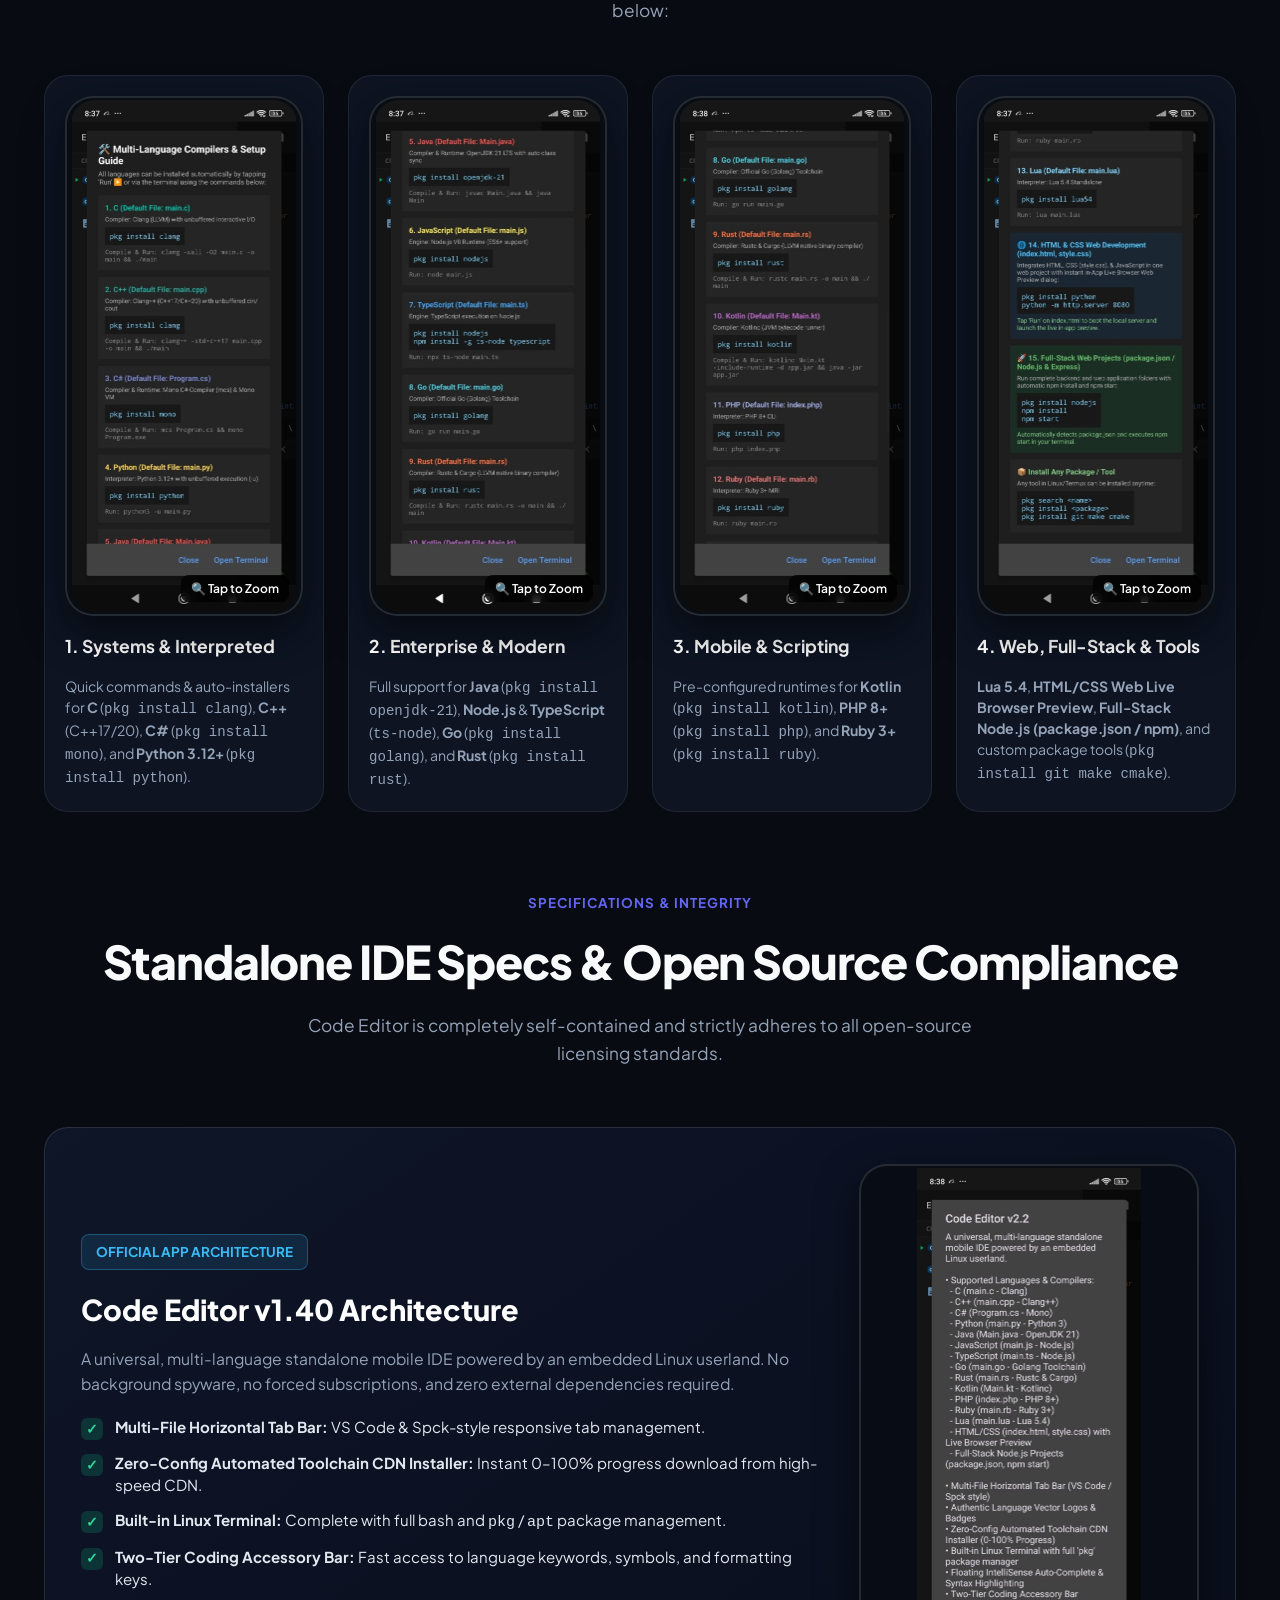
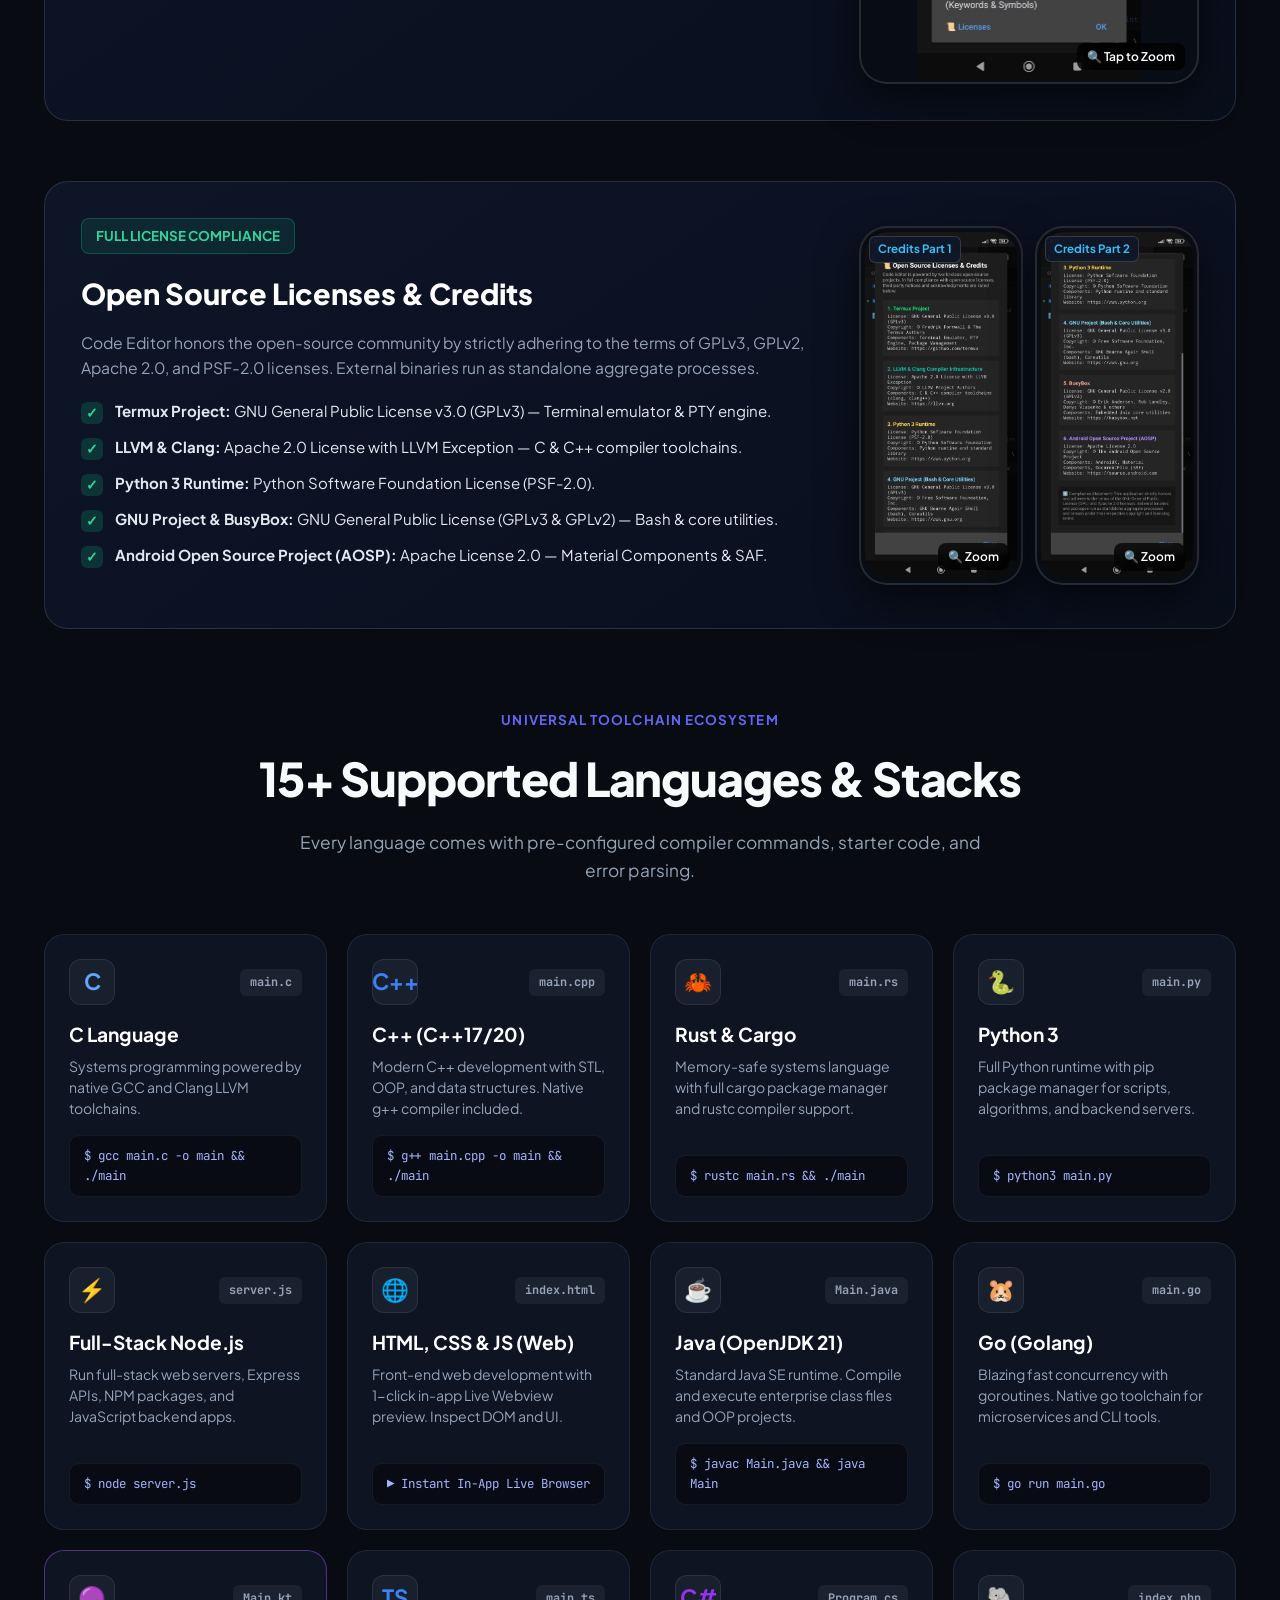
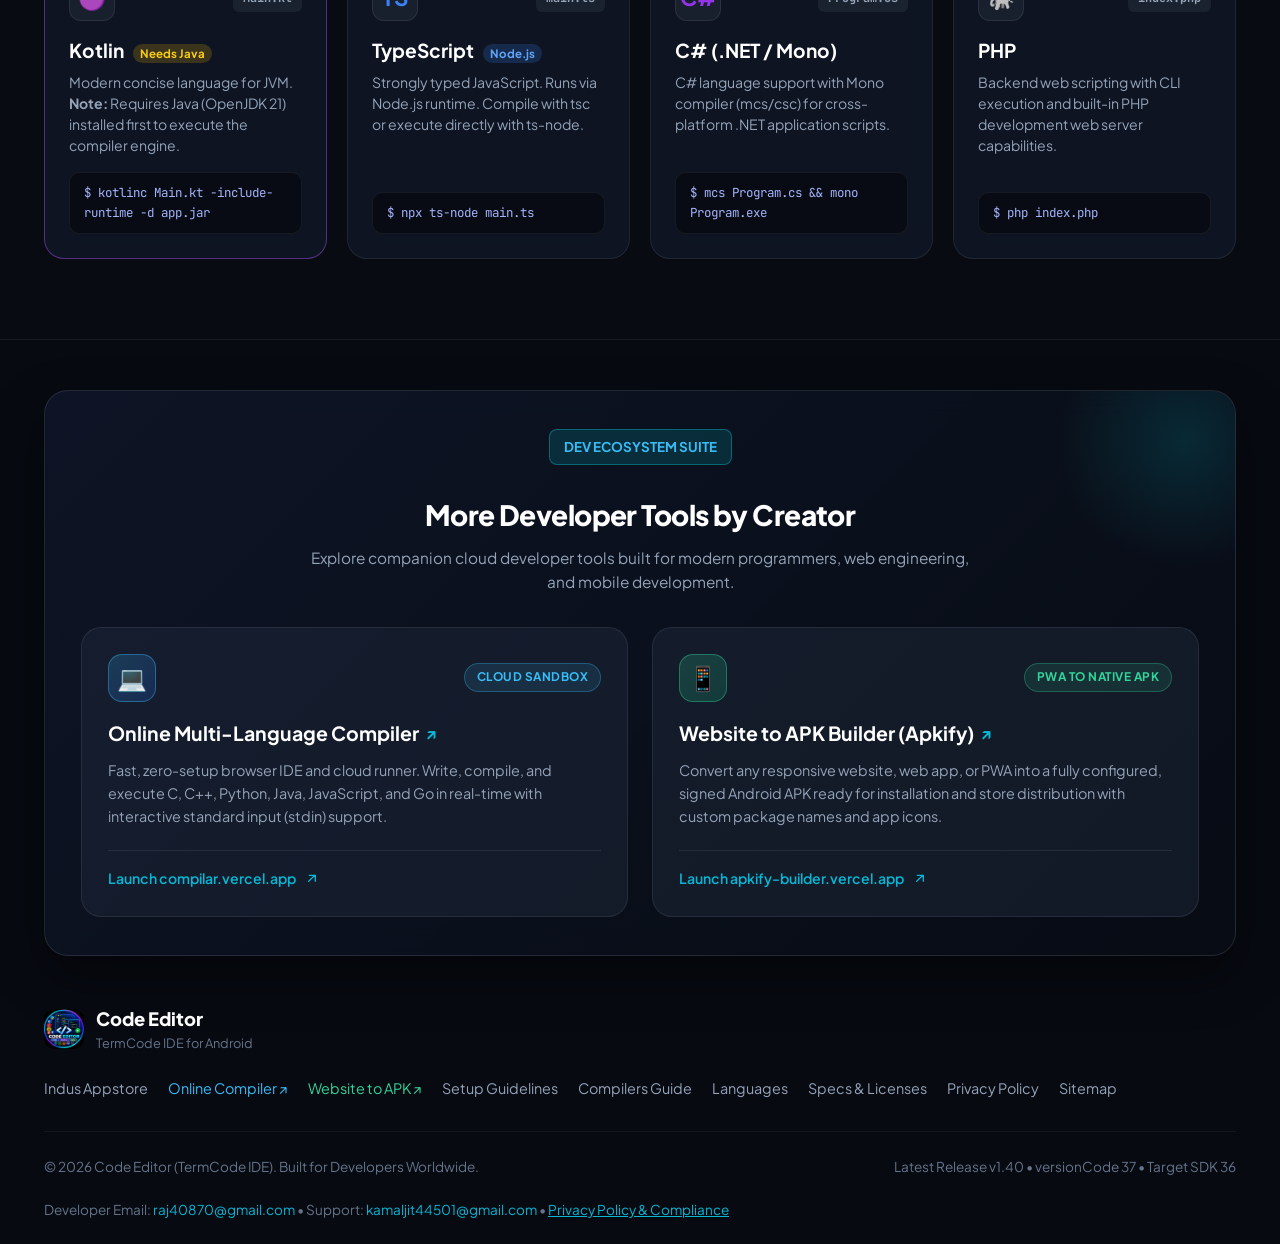
==== commit ab6f5d32: "Revert "Standardize visual guide to clean 1-image mobile phone frames for optimal mobile responsiven" ====
--- a/index.html
+++ b/index.html
@@ -298,12 +298,12 @@
 
       <div class="visual-guide-container">
         <!-- Step 1: Launch App & Open Explorer Drawer -->
-        <div class="visual-step-card">
+        <div class="visual-step-card wide-media">
           <div class="step-info-col">
             <div class="step-badge">STEP 1 • LAUNCH &amp; OPEN EXPLORER</div>
             <h3 class="step-title">Launch App &amp; Tap Three Lines (≡) Menu</h3>
             <p class="step-desc">
-              When you launch <strong>Code Editor</strong>, the main IDE opens with default starter code. Tap the <strong>Three Lines (≡)</strong> hamburger menu on the top-left toolbar to slide open the project Explorer drawer.
+              When you launch <strong>Code Editor</strong>, the main IDE opens with default starter code. Notice the terminal banner at the bottom prompting you to initialize the Linux subsystem.
             </p>
             <ul class="action-checklist">
               <li>
@@ -321,9 +321,21 @@
             </ul>
           </div>
           <div class="step-img-col">
-            <div class="mobile-frame" role="button" tabindex="0" aria-label="Enlarge screenshot: Explorer Drawer Slides Open" onclick="openLightbox('assets/images/real-step2-explorer-drawer.jpg', 'Explorer Drawer Slides Open')">
-              <img src="assets/images/real-step2-explorer-drawer.jpg" alt="Explorer Drawer Slides Open" />
-              <div class="zoom-hint" aria-hidden="true">🔍 Tap to Zoom</div>
+            <div class="dual-frames">
+              <div class="dual-frame-item">
+                <div class="frame-label">A. First Launch Prompt</div>
+                <div class="mobile-frame" role="button" tabindex="0" aria-label="Enlarge screenshot: First Launch Main Screen with Terminal Hint" onclick="openLightbox('assets/images/real-step1-main-screen.jpg', 'First Launch Main Screen with Terminal Hint')">
+                  <img src="assets/images/real-step1-main-screen.jpg" alt="First Launch Main Screen with Terminal Hint" />
+                  <div class="zoom-hint" aria-hidden="true">🔍 Zoom</div>
+                </div>
+              </div>
+              <div class="dual-frame-item">
+                <div class="frame-label">B. Tap (≡) Explorer</div>
+                <div class="mobile-frame" role="button" tabindex="0" aria-label="Enlarge screenshot: Explorer Drawer Slides Open" onclick="openLightbox('assets/images/real-step2-explorer-drawer.jpg', 'Explorer Drawer Slides Open')">
+                  <img src="assets/images/real-step2-explorer-drawer.jpg" alt="Explorer Drawer Slides Open" />
+                  <div class="zoom-hint" aria-hidden="true">🔍 Zoom</div>
+                </div>
+              </div>
             </div>
           </div>
         </div>
@@ -360,7 +372,7 @@
         </div>
 
         <!-- Step 3: Install Linux Confirmation & Download Progress -->
-        <div class="visual-step-card">
+        <div class="visual-step-card wide-media">
           <div class="step-info-col">
             <div class="step-badge">STEP 3 • 1-TAP LINUX INSTALLATION</div>
             <h3 class="step-title">Tap "Install Now" &amp; Watch Progress Bar</h3>
@@ -383,9 +395,21 @@
             </ul>
           </div>
           <div class="step-img-col">
-            <div class="mobile-frame" role="button" tabindex="0" aria-label="Enlarge screenshot: Linux Package Download Progress Bar" onclick="openLightbox('assets/images/real-step5-downloading-linux.jpg', 'Linux Package Download Progress Bar')">
-              <img src="assets/images/real-step5-downloading-linux.jpg" alt="Linux Package Download Progress Bar" />
-              <div class="zoom-hint" aria-hidden="true">🔍 Tap to Zoom</div>
+            <div class="dual-frames">
+              <div class="dual-frame-item">
+                <div class="frame-label">A. Confirmation Dialog</div>
+                <div class="mobile-frame" role="button" tabindex="0" aria-label="Enlarge screenshot: Install Linux Confirmation Dialog" onclick="openLightbox('assets/images/real-step4-install-dialog.jpg', 'Install Linux Confirmation Dialog')">
+                  <img src="assets/images/real-step4-install-dialog.jpg" alt="Install Linux Confirmation Dialog" />
+                  <div class="zoom-hint" aria-hidden="true">🔍 Zoom</div>
+                </div>
+              </div>
+              <div class="dual-frame-item">
+                <div class="frame-label">B. Download Progress</div>
+                <div class="mobile-frame" role="button" tabindex="0" aria-label="Enlarge screenshot: Linux Package Download Progress Bar" onclick="openLightbox('assets/images/real-step5-downloading-linux.jpg', 'Linux Package Download Progress Bar')">
+                  <img src="assets/images/real-step5-downloading-linux.jpg" alt="Linux Package Download Progress Bar" />
+                  <div class="zoom-hint" aria-hidden="true">🔍 Zoom</div>
+                </div>
+              </div>
             </div>
           </div>
         </div>
@@ -430,7 +454,7 @@
 
       <div class="visual-guide-container">
         <!-- Step 5: Automated Toolchain Download from GitHub CDN -->
-        <div class="visual-step-card">
+        <div class="visual-step-card wide-media">
           <div class="step-info-col">
             <div class="step-badge">STEP 5 • AUTO COMPILER CDN DOWNLOAD</div>
             <h3 class="step-title">Tap RUN (▶) — Zero-Config Toolchain Download</h3>
@@ -453,19 +477,43 @@
             </ul>
           </div>
           <div class="step-img-col">
-            <div class="mobile-frame" role="button" tabindex="0" aria-label="Enlarge screenshot: Downloading c_cpp.zip from GitHub CDN" onclick="openLightbox('assets/images/real-step8-compiler-downloading.jpg', 'Downloading c_cpp.zip from GitHub CDN')">
-              <img src="assets/images/real-step8-compiler-downloading.jpg" alt="Downloading c_cpp.zip from GitHub CDN" />
-              <div class="zoom-hint" aria-hidden="true">🔍 Tap to Zoom</div>
+            <div class="dual-frames">
+              <div class="dual-frame-item">
+                <div class="frame-label">A. Auto Compiler Trigger</div>
+                <div class="mobile-frame" role="button" tabindex="0" aria-label="Enlarge screenshot: Auto Compiler Installation Trigger" onclick="openLightbox('assets/images/real-step7-auto-compiler-trigger.jpg', 'Auto Compiler Installation Trigger')">
+                  <img src="assets/images/real-step7-auto-compiler-trigger.jpg" alt="Auto Compiler Installation Trigger" />
+                  <div class="zoom-hint" aria-hidden="true">🔍 Zoom</div>
+                </div>
+              </div>
+              <div class="dual-frame-item">
+                <div class="frame-label">B. CDN Download (46%)</div>
+                <div class="mobile-frame" role="button" tabindex="0" aria-label="Enlarge screenshot: Downloading c_cpp.zip from GitHub CDN" onclick="openLightbox('assets/images/real-step8-compiler-downloading.jpg', 'Downloading c_cpp.zip from GitHub CDN')">
+                  <img src="assets/images/real-step8-compiler-downloading.jpg" alt="Downloading c_cpp.zip from GitHub CDN" />
+                  <div class="zoom-hint" aria-hidden="true">🔍 Zoom</div>
+                </div>
+              </div>
             </div>
           </div>
         </div>
 
         <!-- Step 6: Native Extraction & First Real C++ Output -->
-        <div class="visual-step-card reverse">
+        <div class="visual-step-card wide-media reverse">
           <div class="step-img-col">
-            <div class="mobile-frame" role="button" tabindex="0" aria-label="Enlarge screenshot: C++ Compilation and Terminal Output" onclick="openLightbox('assets/images/real-step10-compile-run-output.jpg', 'C++ Compilation and Terminal Output')">
-              <img src="assets/images/real-step10-compile-run-output.jpg" alt="C++ Compilation and Terminal Output" />
-              <div class="zoom-hint" aria-hidden="true">🔍 Tap to Zoom</div>
+            <div class="dual-frames">
+              <div class="dual-frame-item">
+                <div class="frame-label">A. Native Extraction</div>
+                <div class="mobile-frame" role="button" tabindex="0" aria-label="Enlarge screenshot: Extracting Clang and GCC into Linux" onclick="openLightbox('assets/images/real-step9-compiler-extracting.jpg', 'Extracting Clang and GCC into Linux')">
+                  <img src="assets/images/real-step9-compiler-extracting.jpg" alt="Extracting Clang and GCC into Linux" />
+                  <div class="zoom-hint" aria-hidden="true">🔍 Zoom</div>
+                </div>
+              </div>
+              <div class="dual-frame-item">
+                <div class="frame-label">B. Real Clang++ Output</div>
+                <div class="mobile-frame" role="button" tabindex="0" aria-label="Enlarge screenshot: C++ Compilation and Terminal Output" onclick="openLightbox('assets/images/real-step10-compile-run-output.jpg', 'C++ Compilation and Terminal Output')">
+                  <img src="assets/images/real-step10-compile-run-output.jpg" alt="C++ Compilation and Terminal Output" />
+                  <div class="zoom-hint" aria-hidden="true">🔍 Zoom</div>
+                </div>
+              </div>
             </div>
           </div>
           <div class="step-info-col">
@@ -504,7 +552,7 @@
 
       <div class="visual-guide-container">
         <!-- Step 7: Create New Files & Folders -->
-        <div class="visual-step-card">
+        <div class="visual-step-card wide-media">
           <div class="step-info-col">
             <div class="step-badge">STEP 7 • CREATE NEW FILES &amp; FOLDERS</div>
             <h3 class="step-title">Tap [📁+] to Create Files, Folders &amp; Starter Templates</h3>
@@ -531,9 +579,21 @@
             </ul>
           </div>
           <div class="step-img-col">
-            <div class="mobile-frame" role="button" tabindex="0" aria-label="Enlarge screenshot: Create New File Dialog naming main.c" onclick="openLightbox('assets/images/real-step12-new-file-dialog.jpg', 'Create New File Dialog naming main.c')">
-              <img src="assets/images/real-step12-new-file-dialog.jpg" alt="Create New File Dialog naming main.c" />
-              <div class="zoom-hint" aria-hidden="true">🔍 Tap to Zoom</div>
+            <div class="dual-frames">
+              <div class="dual-frame-item">
+                <div class="frame-label">A. Explorer [📁+] Dropdown Menu</div>
+                <div class="mobile-frame" role="button" tabindex="0" aria-label="Enlarge screenshot: Explorer New File and Folder Dropdown" onclick="openLightbox('assets/images/real-step11-explorer-add-menu.jpg', 'Explorer New File and Folder Dropdown')">
+                  <img src="assets/images/real-step11-explorer-add-menu.jpg" alt="Explorer New File and Folder Dropdown" />
+                  <div class="zoom-hint" aria-hidden="true">🔍 Zoom</div>
+                </div>
+              </div>
+              <div class="dual-frame-item">
+                <div class="frame-label">B. New File Dialog with Starter Template</div>
+                <div class="mobile-frame" role="button" tabindex="0" aria-label="Enlarge screenshot: Create New File Dialog naming main.c" onclick="openLightbox('assets/images/real-step12-new-file-dialog.jpg', 'Create New File Dialog naming main.c')">
+                  <img src="assets/images/real-step12-new-file-dialog.jpg" alt="Create New File Dialog naming main.c" />
+                  <div class="zoom-hint" aria-hidden="true">🔍 Zoom</div>
+                </div>
+              </div>
             </div>
           </div>
         </div>
@@ -709,9 +769,21 @@
           </ul>
         </div>
         <div>
-          <div class="mobile-frame" role="button" tabindex="0" aria-label="Enlarge screenshot: Open Source Licenses and Attribution" onclick="openLightbox('assets/images/real-licenses-credits-1.jpg', 'Open Source Licenses and Attribution')">
-            <img src="assets/images/real-licenses-credits-1.jpg" alt="Open Source Licenses and Attribution" />
-            <div class="zoom-hint" aria-hidden="true">🔍 Tap to Zoom</div>
+          <div class="dual-frames">
+            <div class="dual-frame-item">
+              <div class="frame-label">Credits Part 1</div>
+              <div class="mobile-frame" role="button" tabindex="0" aria-label="Enlarge screenshot: Open Source Licenses and Attribution Part 1" onclick="openLightbox('assets/images/real-licenses-credits-1.jpg', 'Open Source Licenses and Attribution Part 1')">
+                <img src="assets/images/real-licenses-credits-1.jpg" alt="Open Source Licenses Part 1" />
+                <div class="zoom-hint" aria-hidden="true">🔍 Zoom</div>
+              </div>
+            </div>
+            <div class="dual-frame-item">
+              <div class="frame-label">Credits Part 2</div>
+              <div class="mobile-frame" role="button" tabindex="0" aria-label="Enlarge screenshot: Open Source Licenses and Attribution Part 2" onclick="openLightbox('assets/images/real-licenses-credits-2.jpg', 'Open Source Licenses and Attribution Part 2')">
+                <img src="assets/images/real-licenses-credits-2.jpg" alt="Open Source Licenses Part 2" />
+                <div class="zoom-hint" aria-hidden="true">🔍 Zoom</div>
+              </div>
+            </div>
           </div>
         </div>
       </div>
--- a/css/style.css
+++ b/css/style.css
@@ -1836,21 +1836,19 @@
     font-size: 0.78rem;
   }
 
-  .step-img-col {
-    width: 100%;
-    max-width: 310px;
-    margin: 0 auto;
+  .dual-frames {
+    grid-template-columns: 1fr;
+    gap: 16px;
   }
 
   .mobile-frame {
-    border-radius: 24px;
+    border-radius: 20px;
     padding: 3px;
     max-height: none;
-    width: 100%;
   }
 
   .mobile-frame img {
-    border-radius: 20px;
+    border-radius: 16px;
     max-height: 480px;
     width: 100%;
     object-fit: contain;
